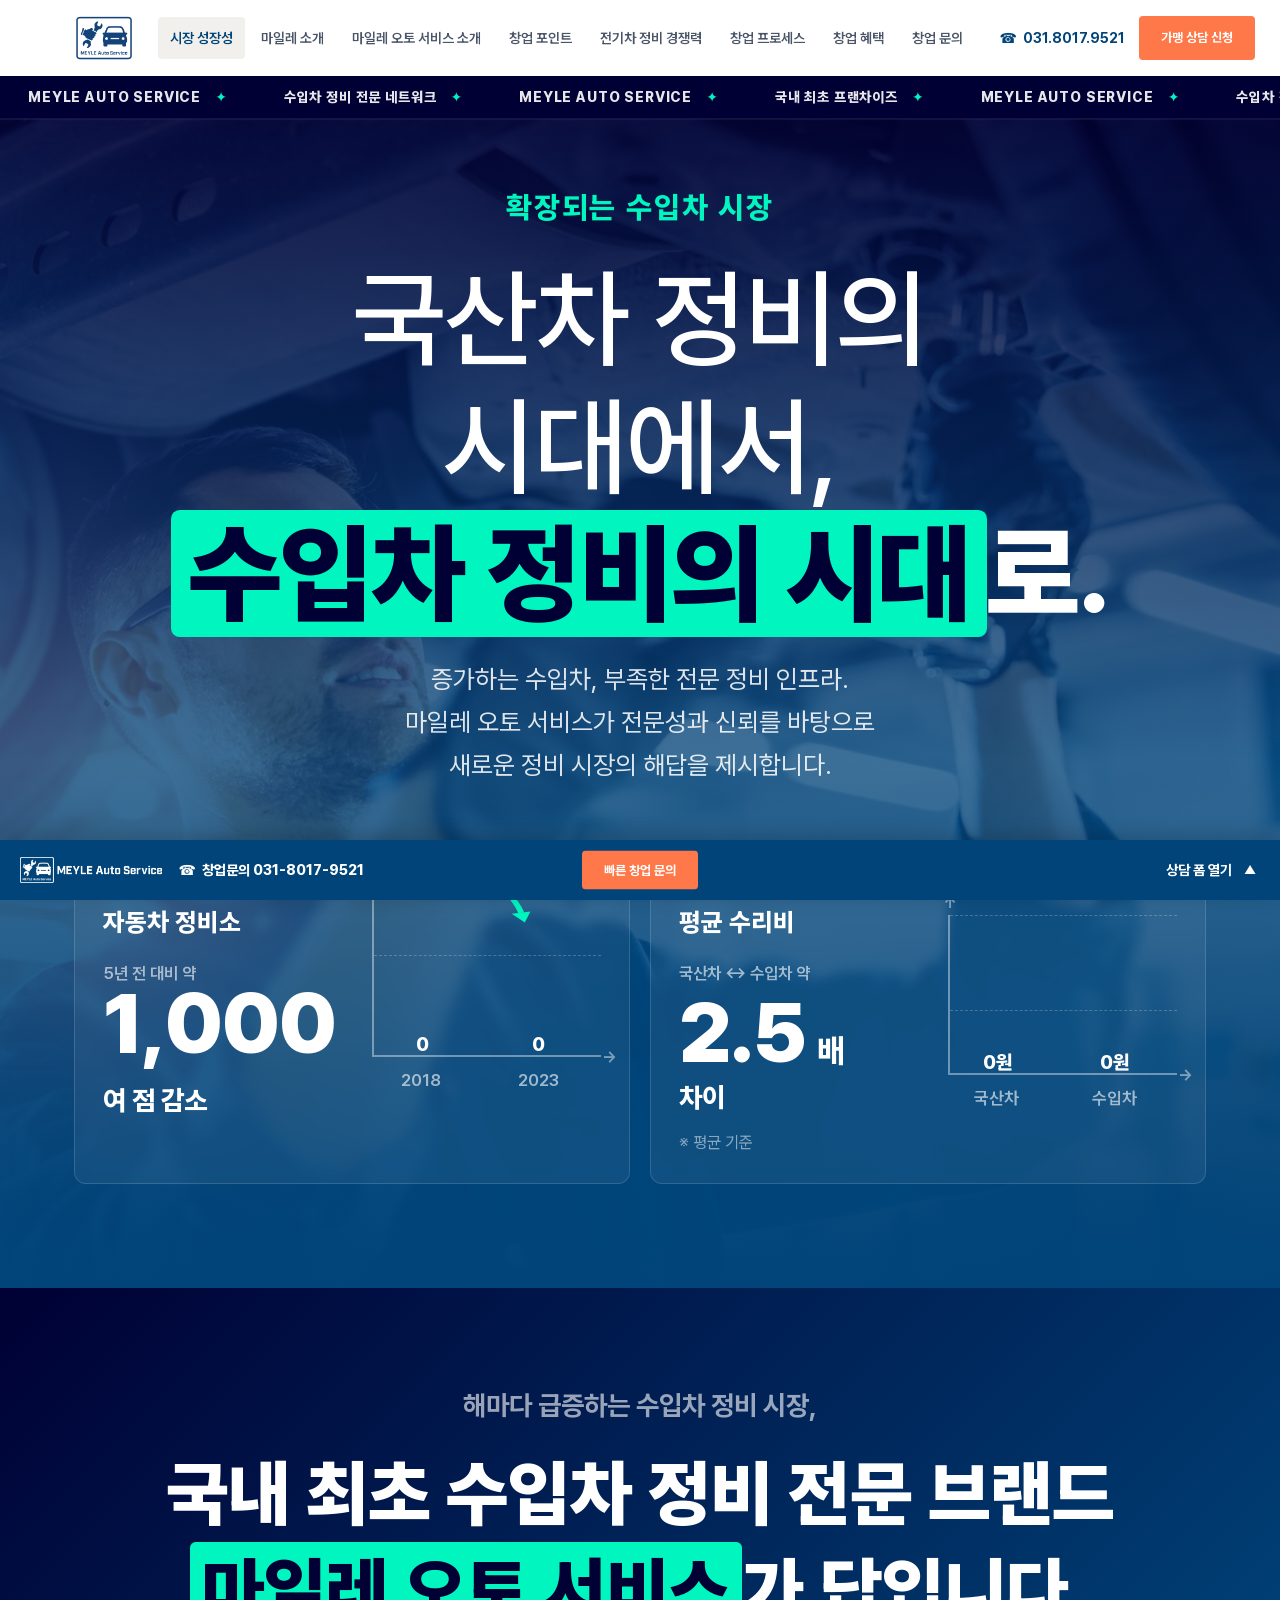
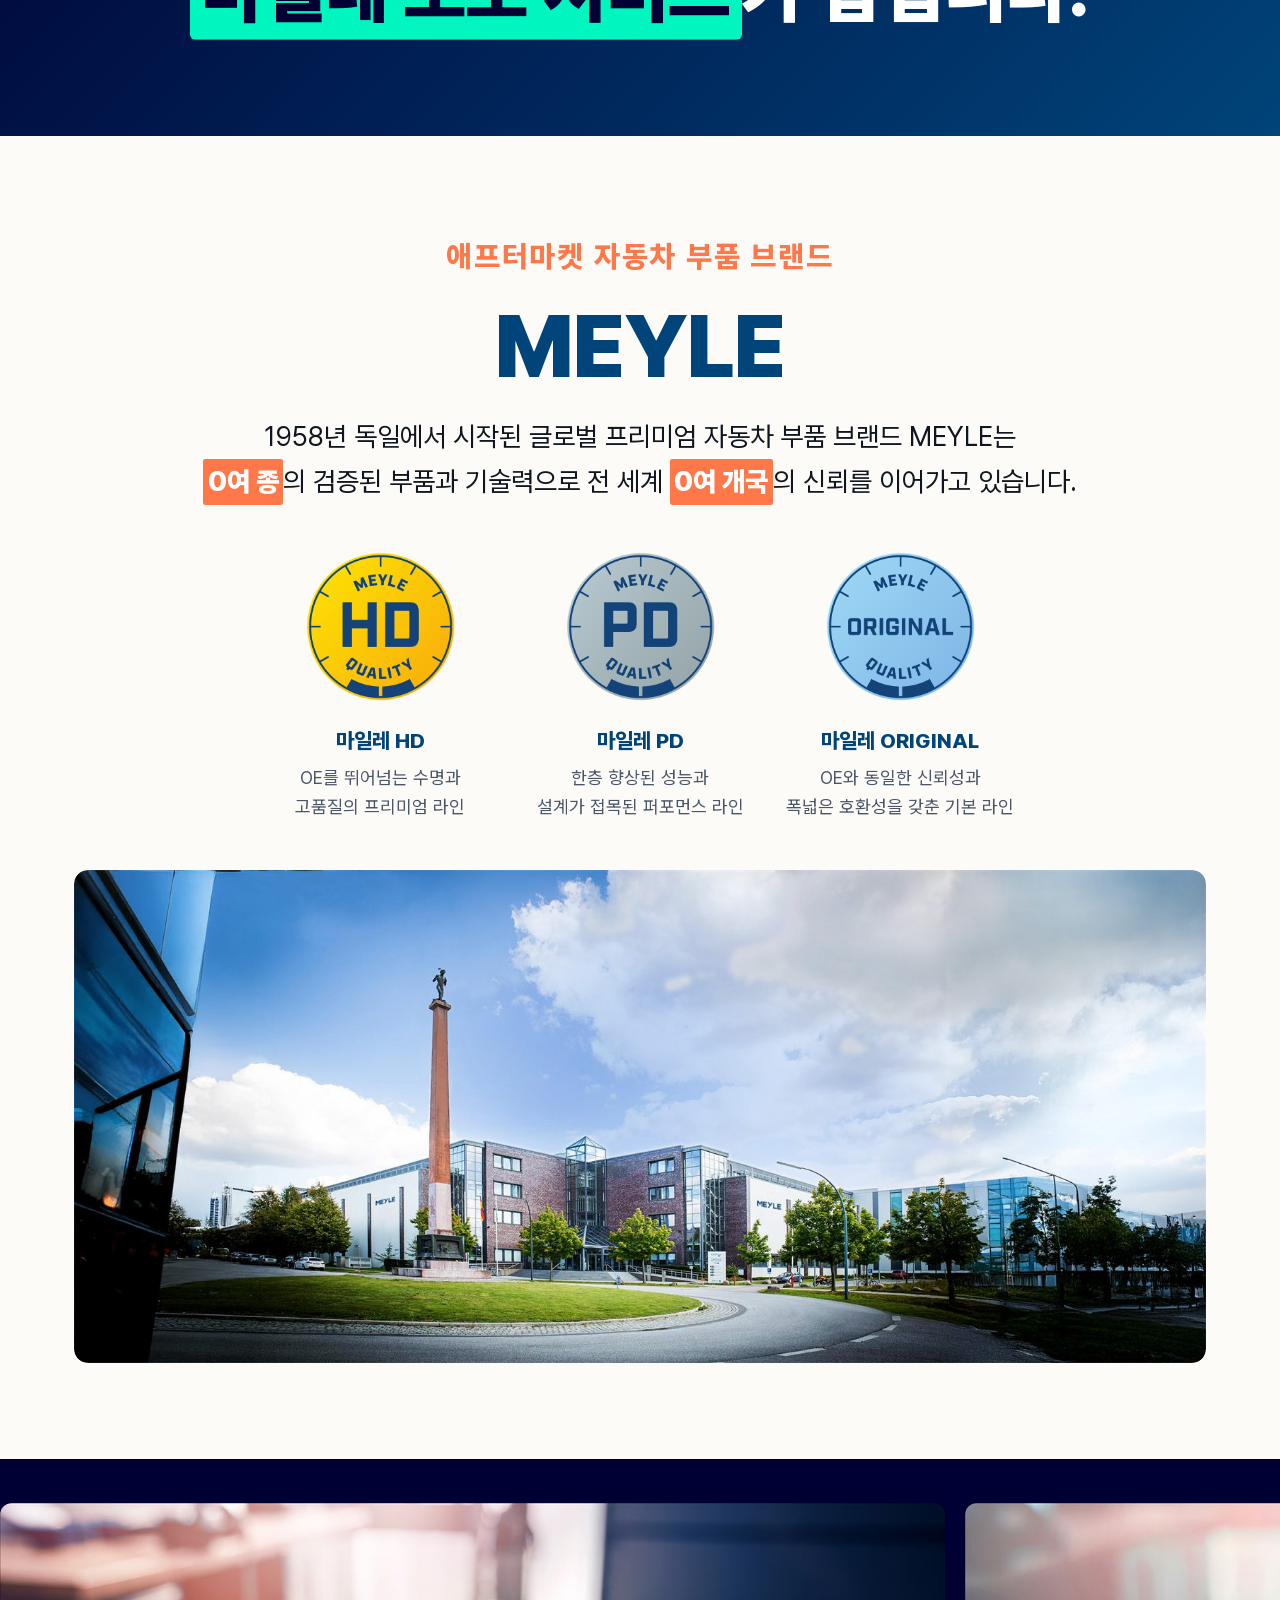
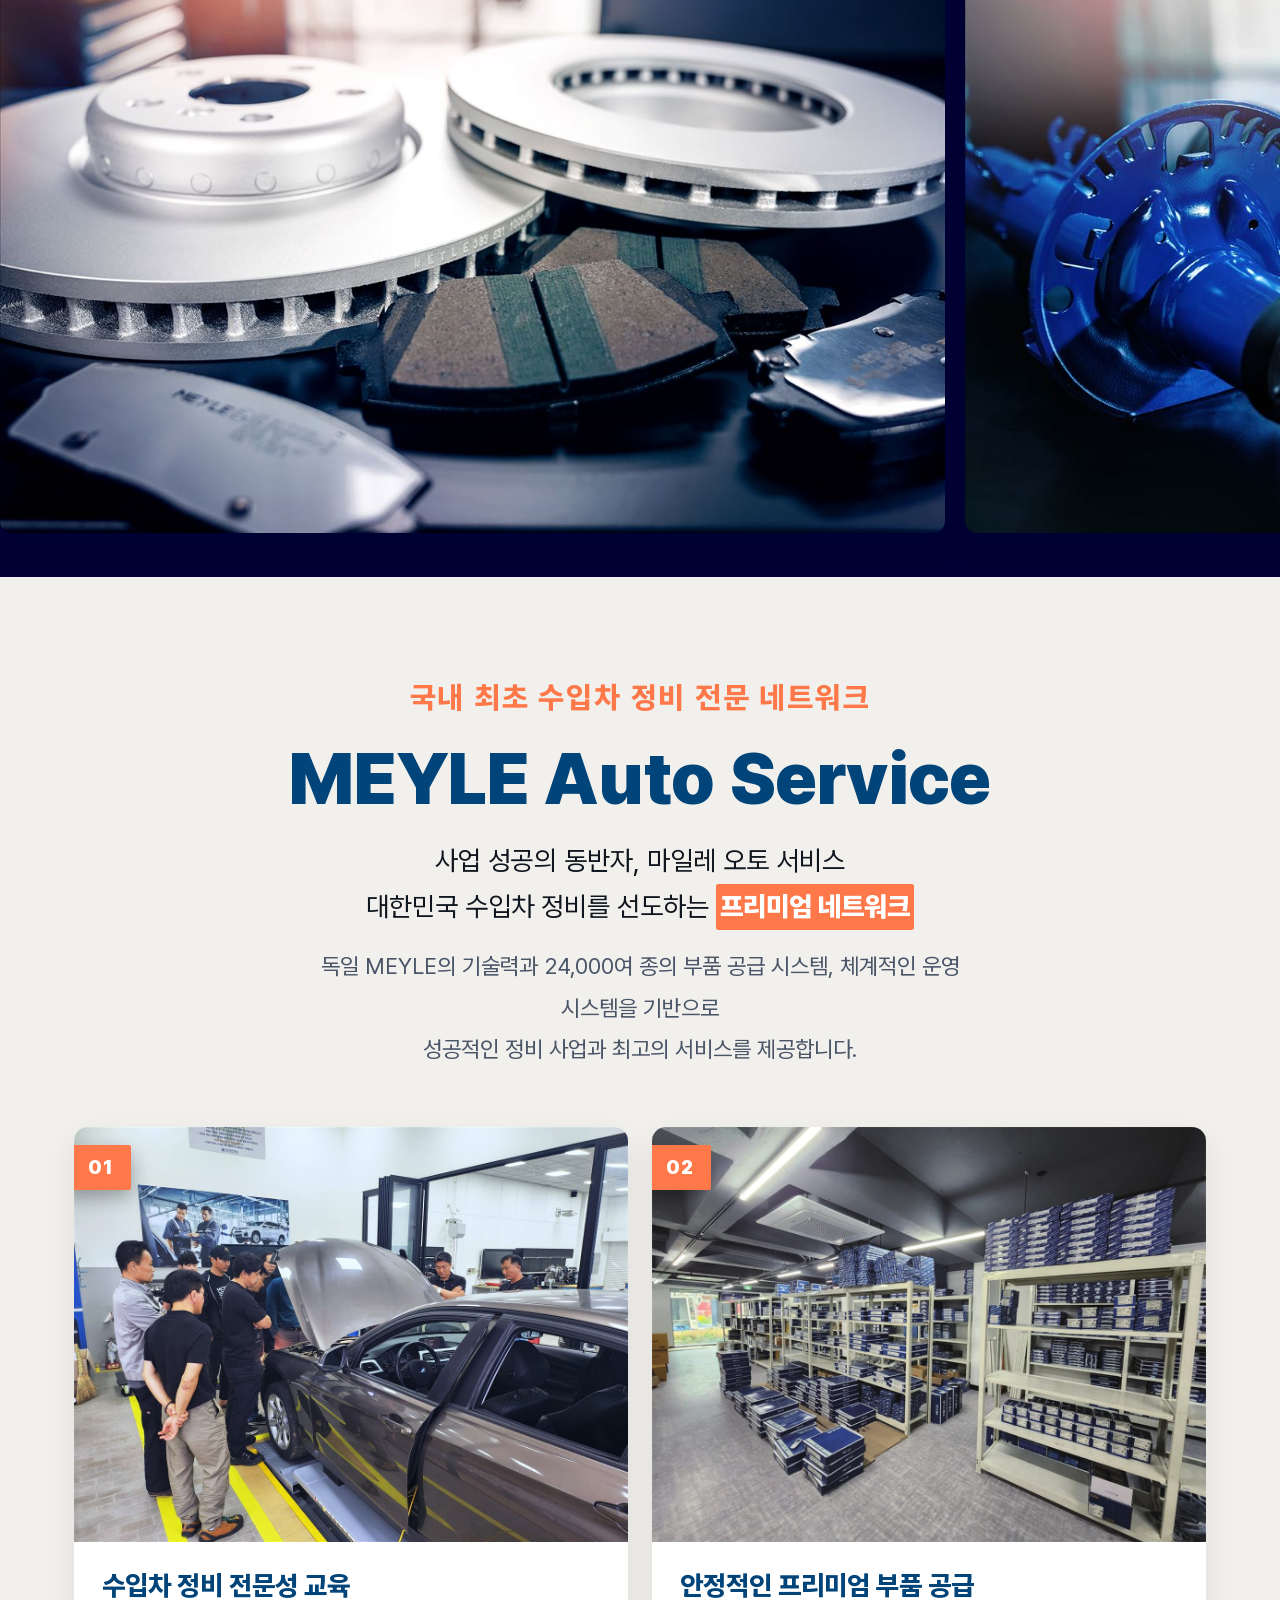
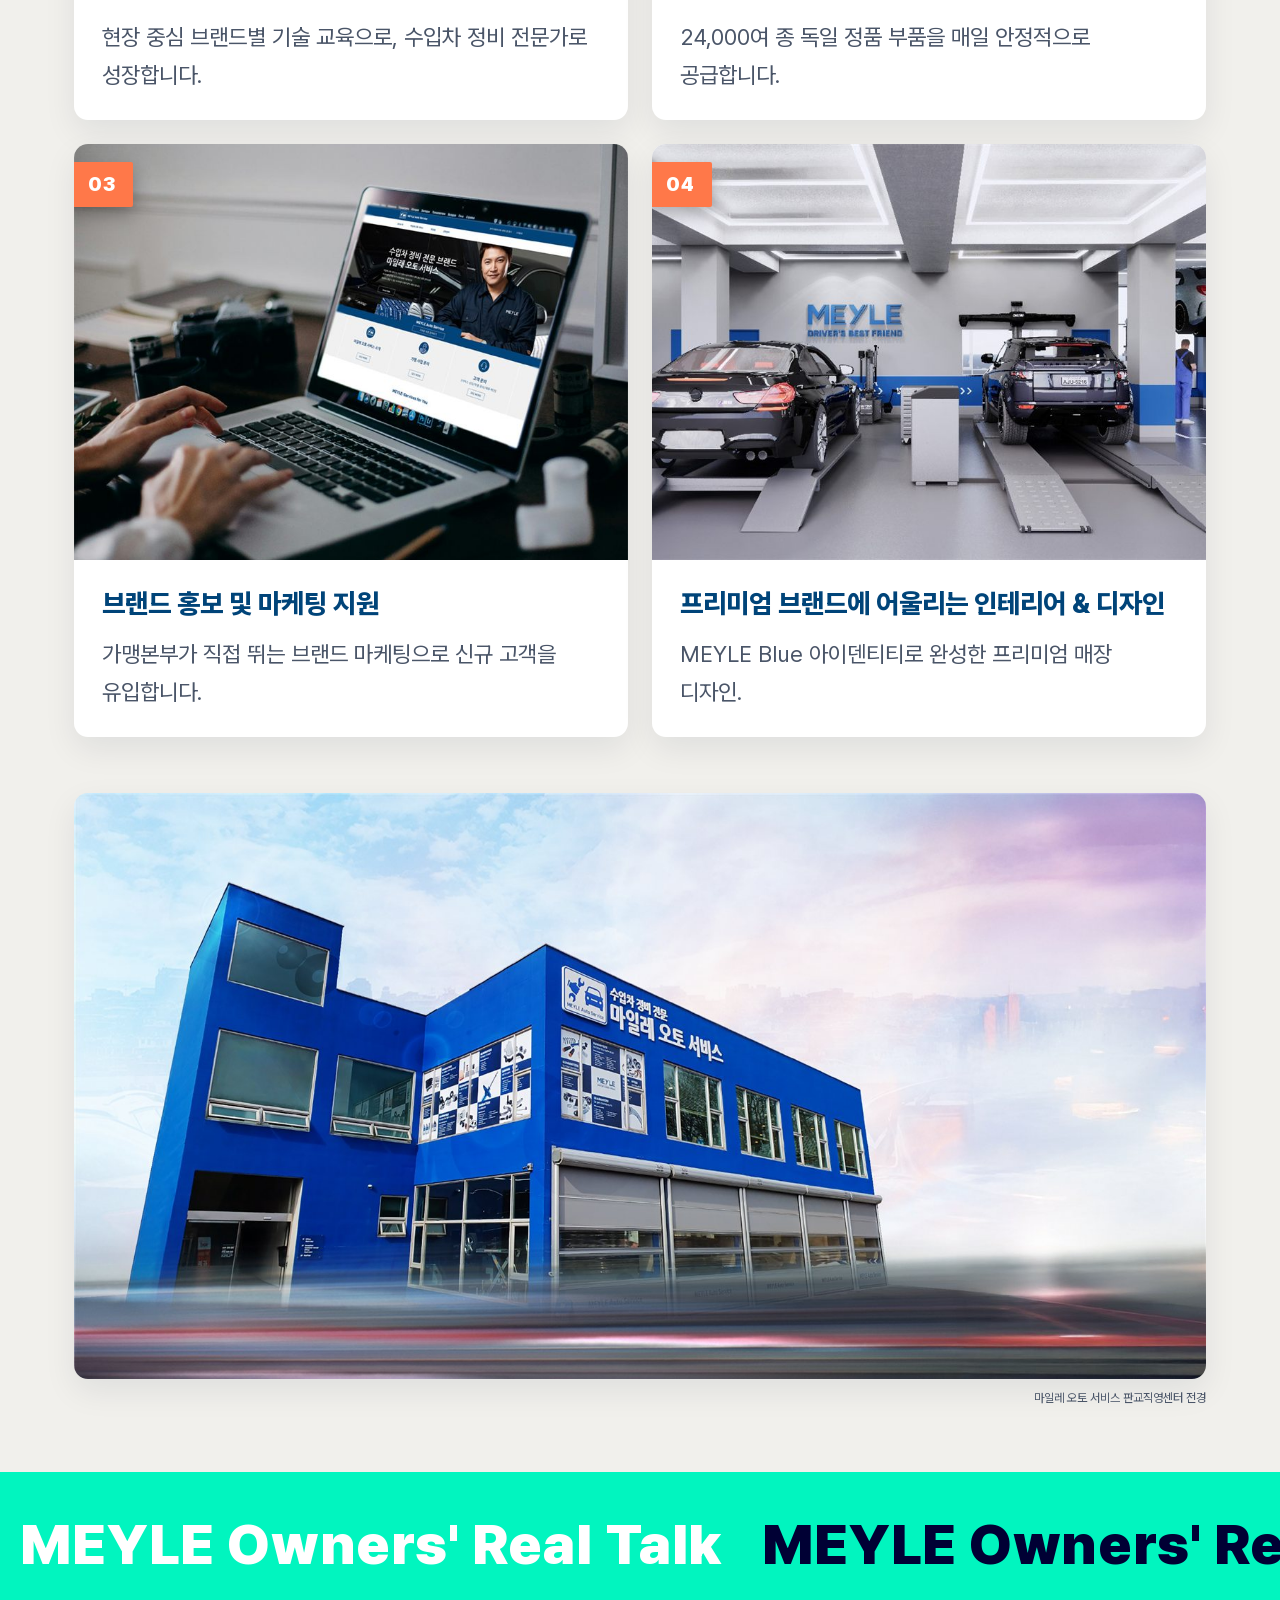
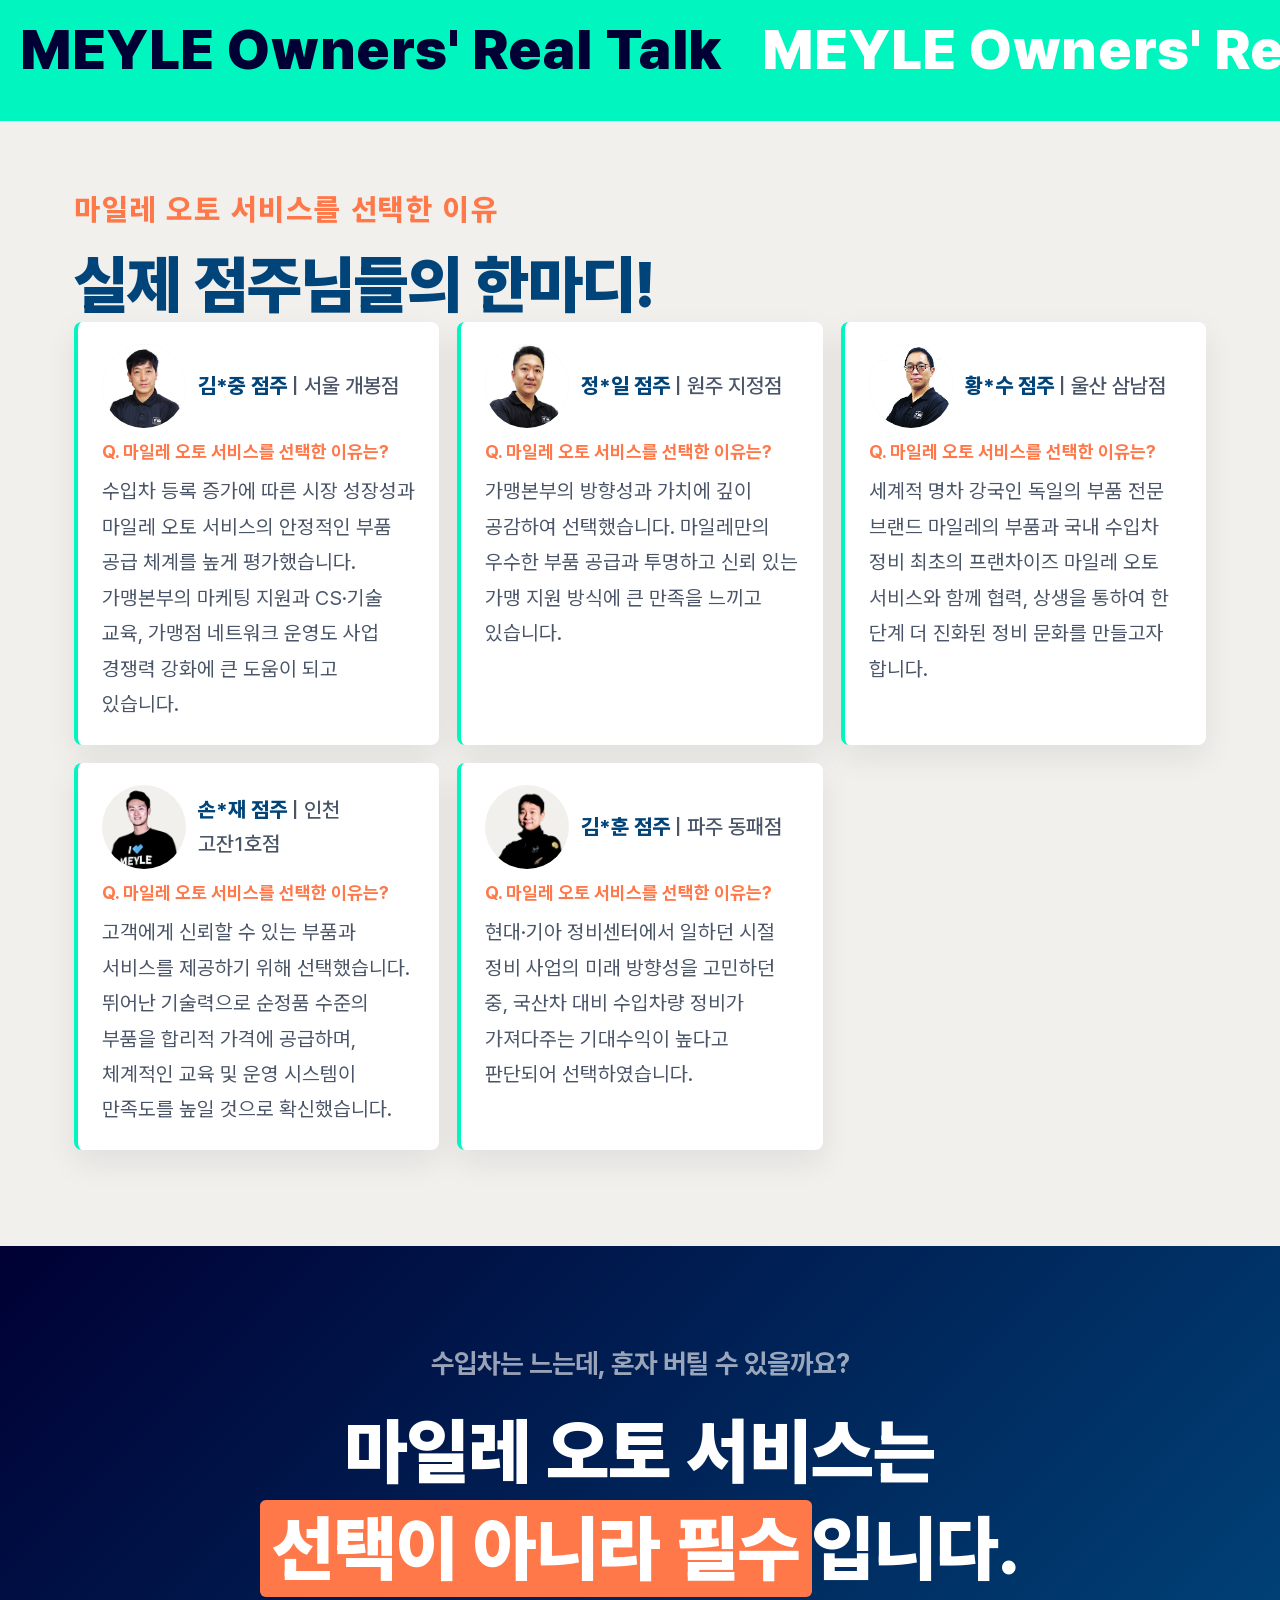
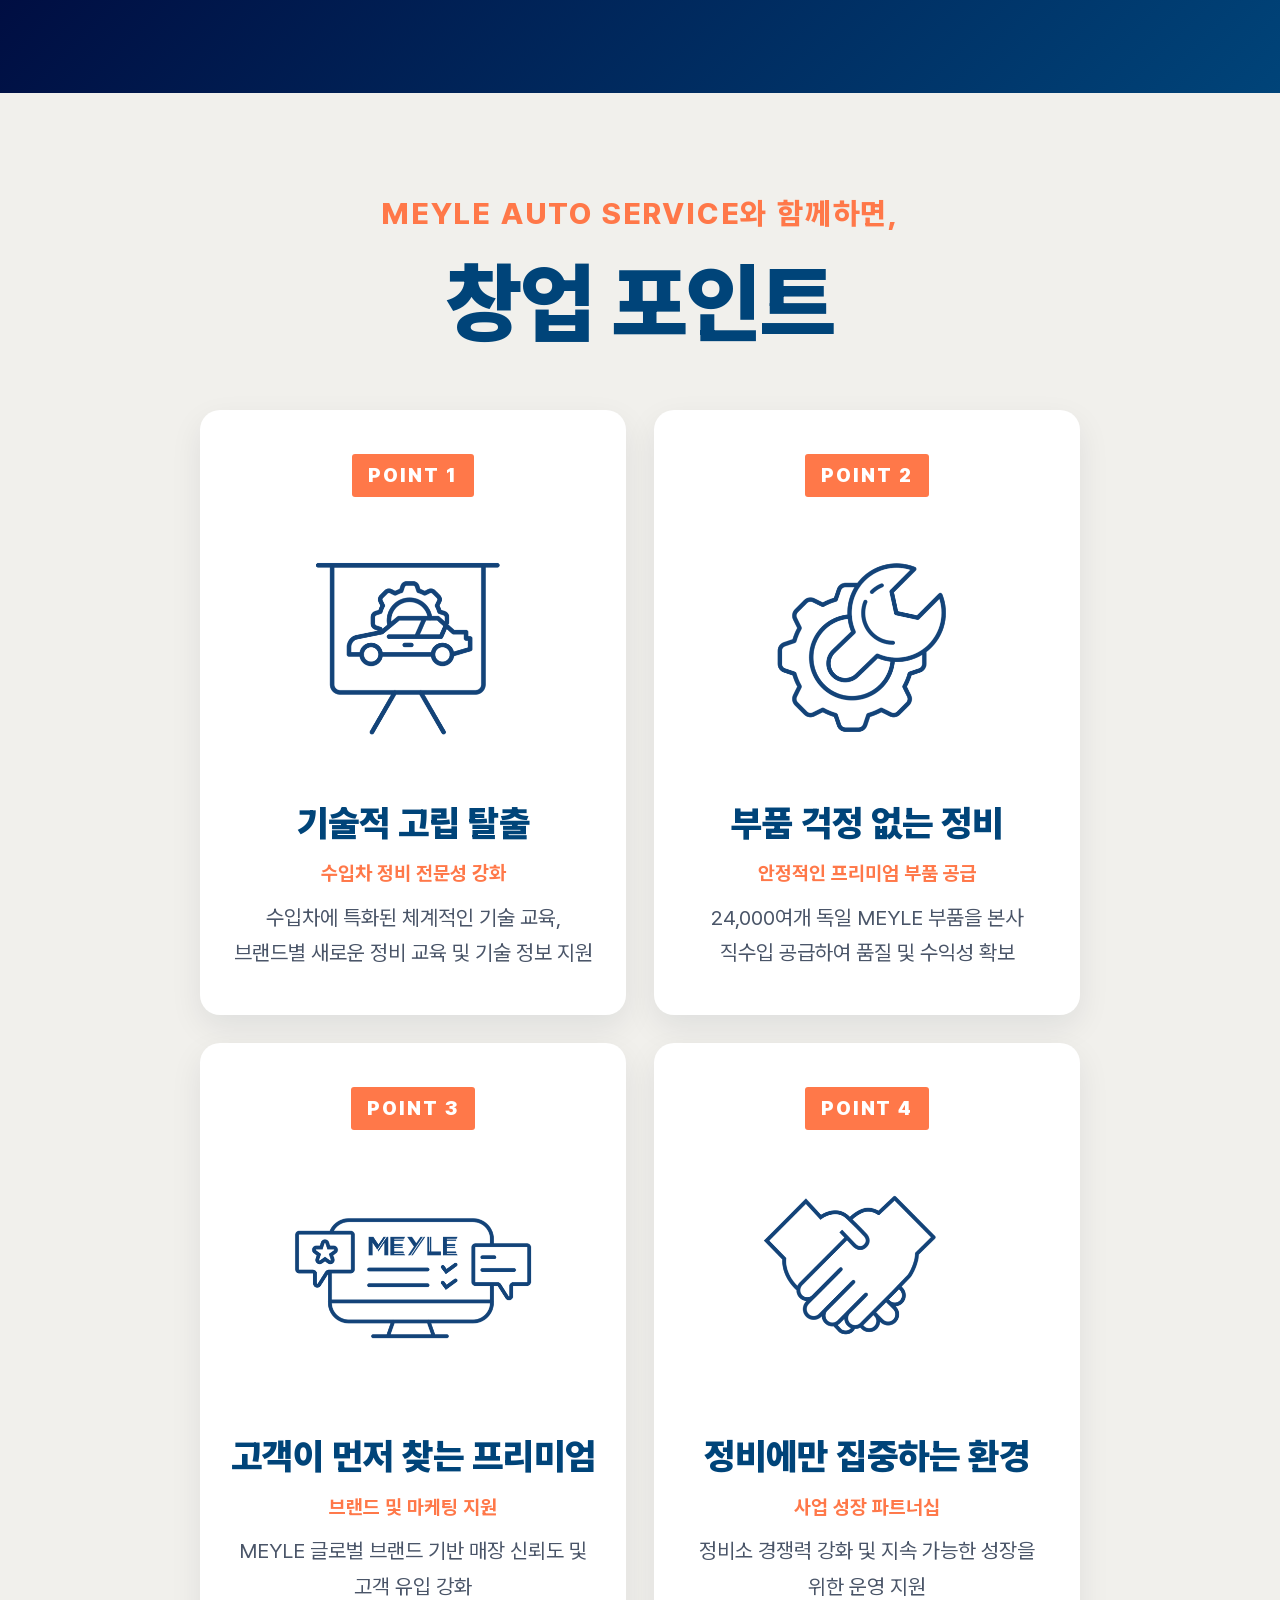
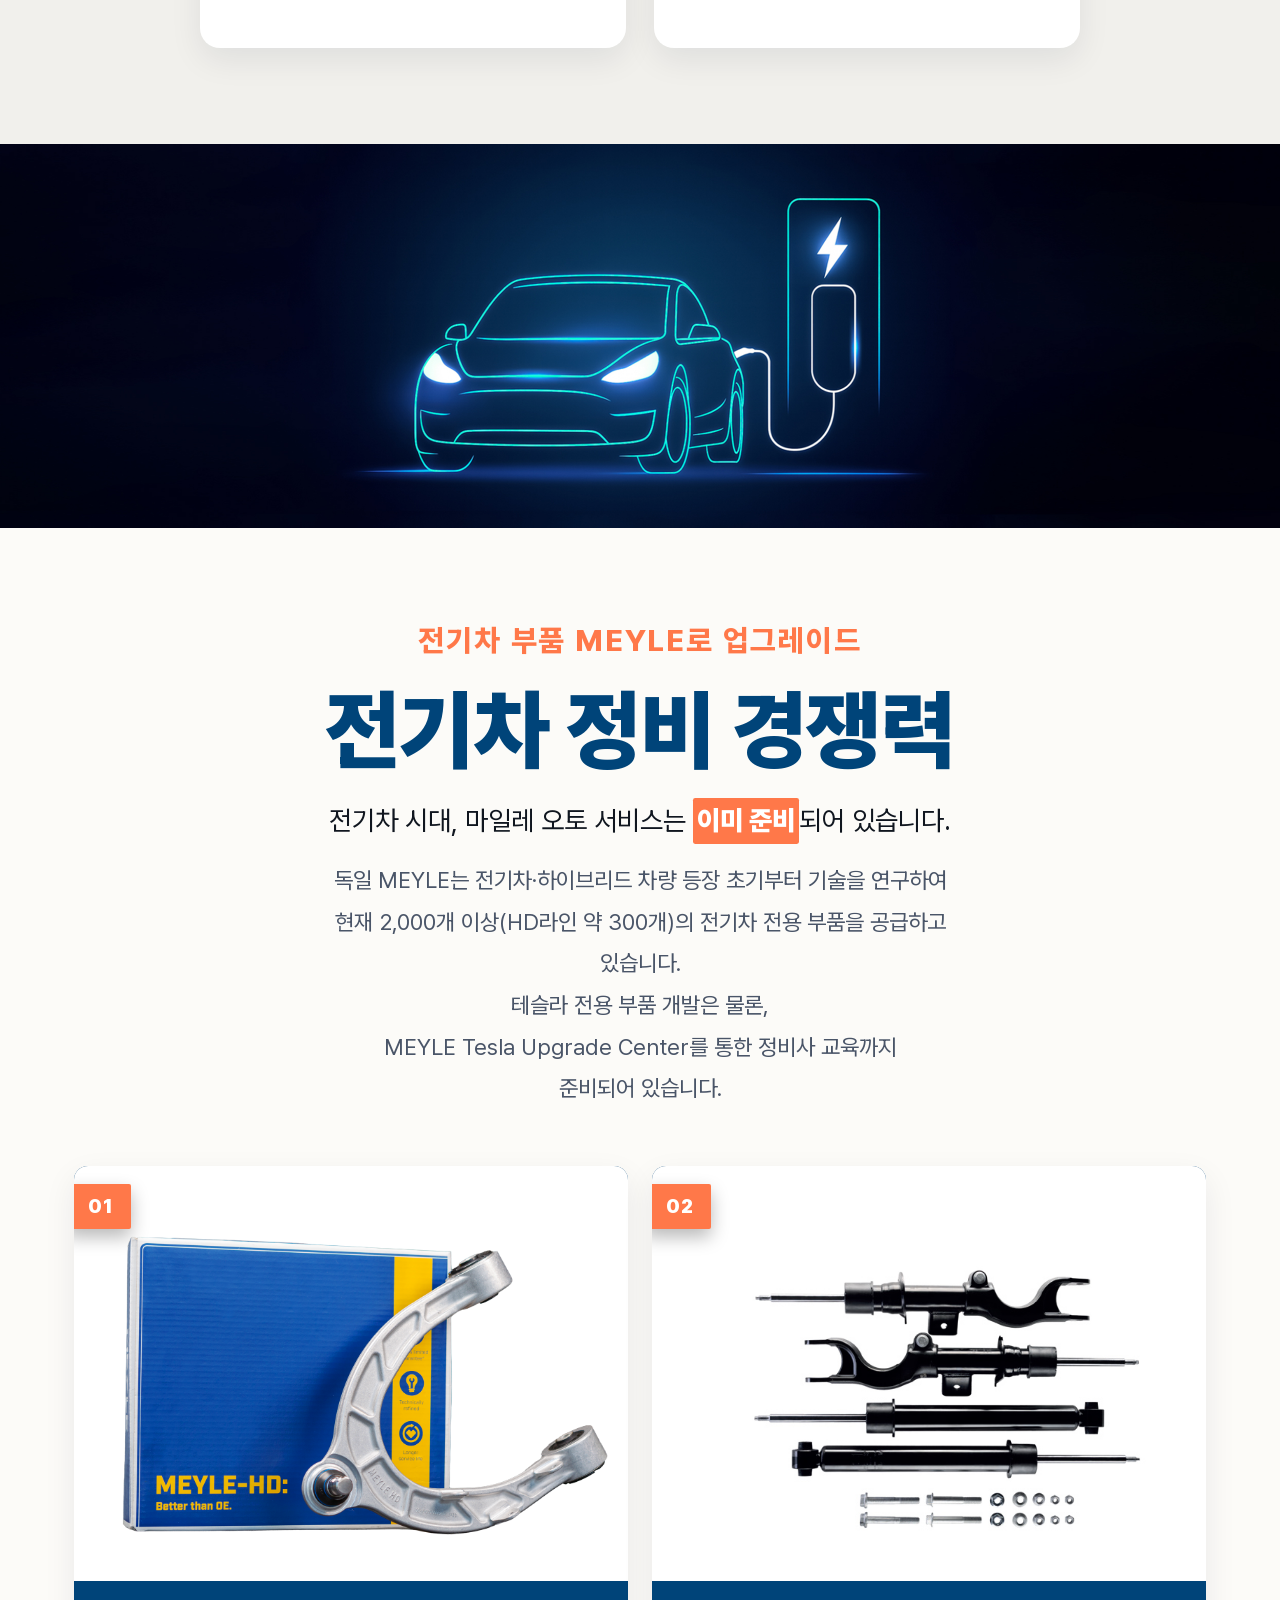
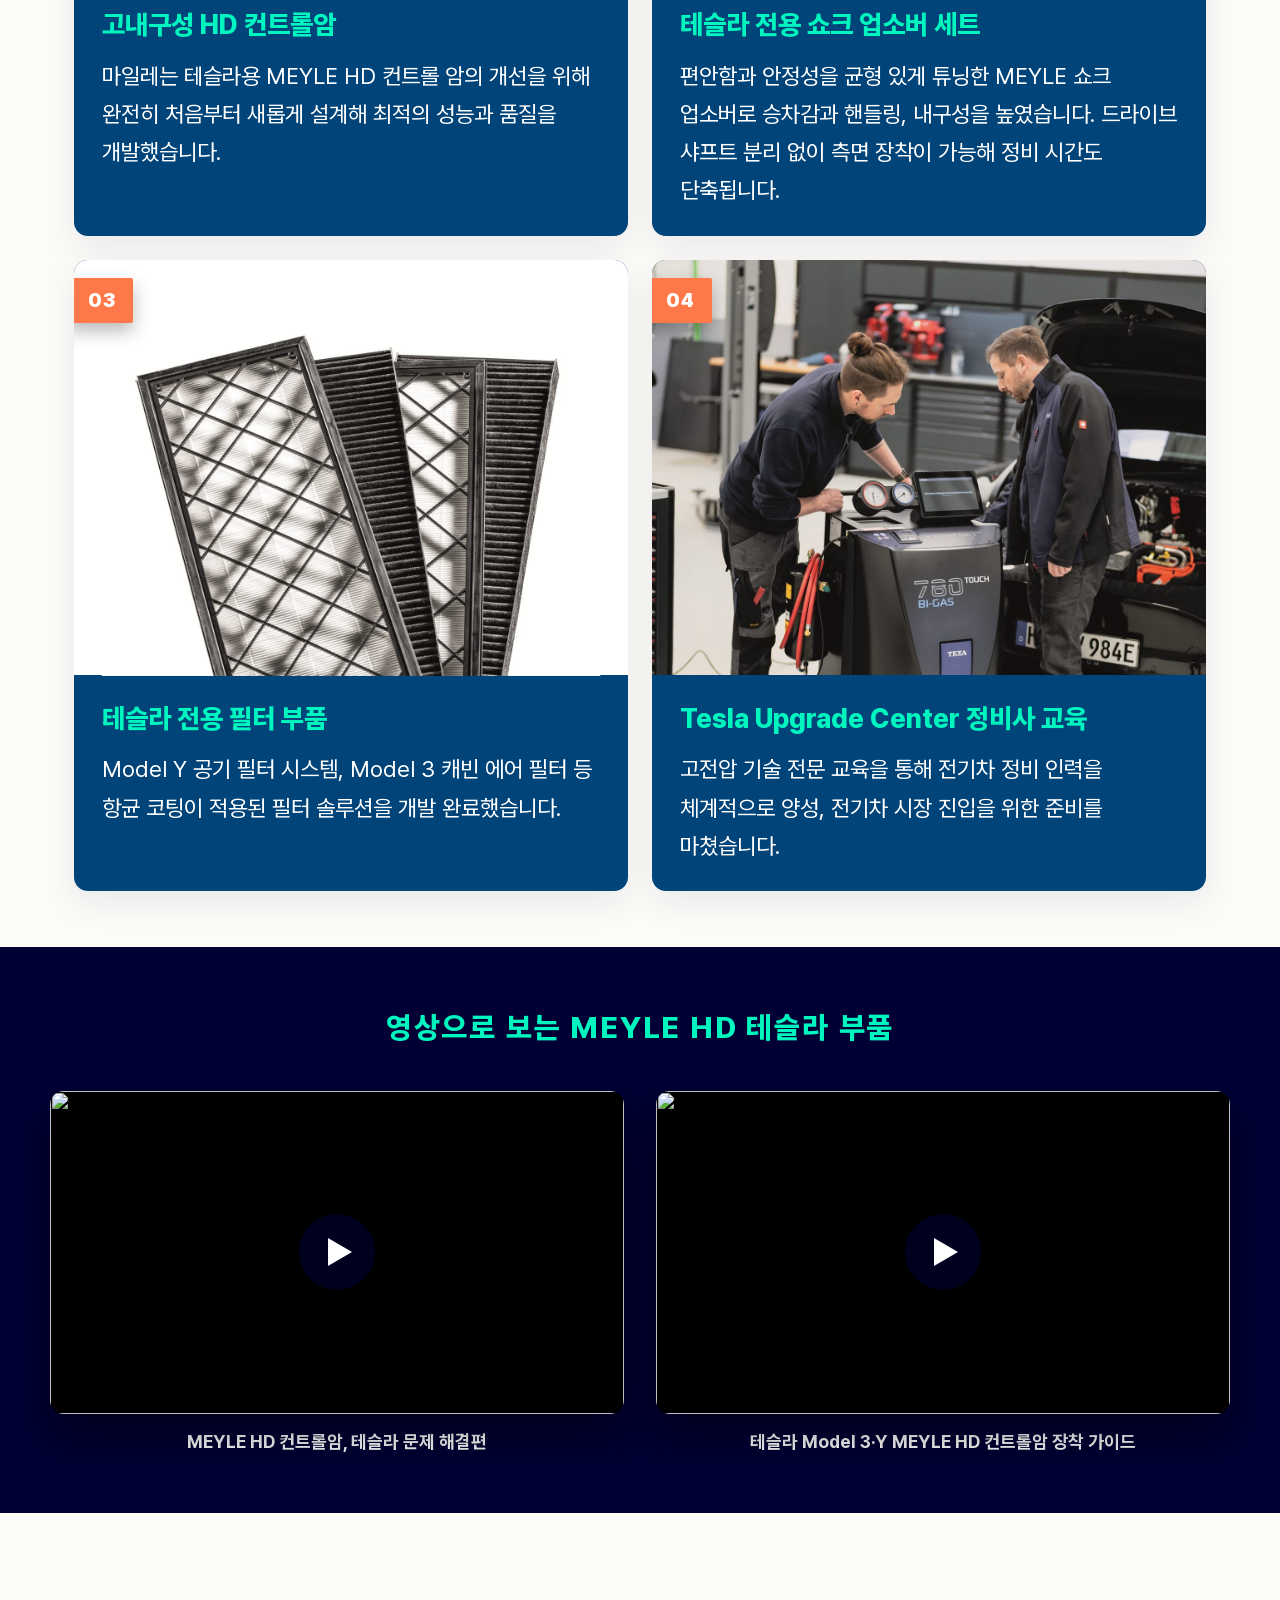
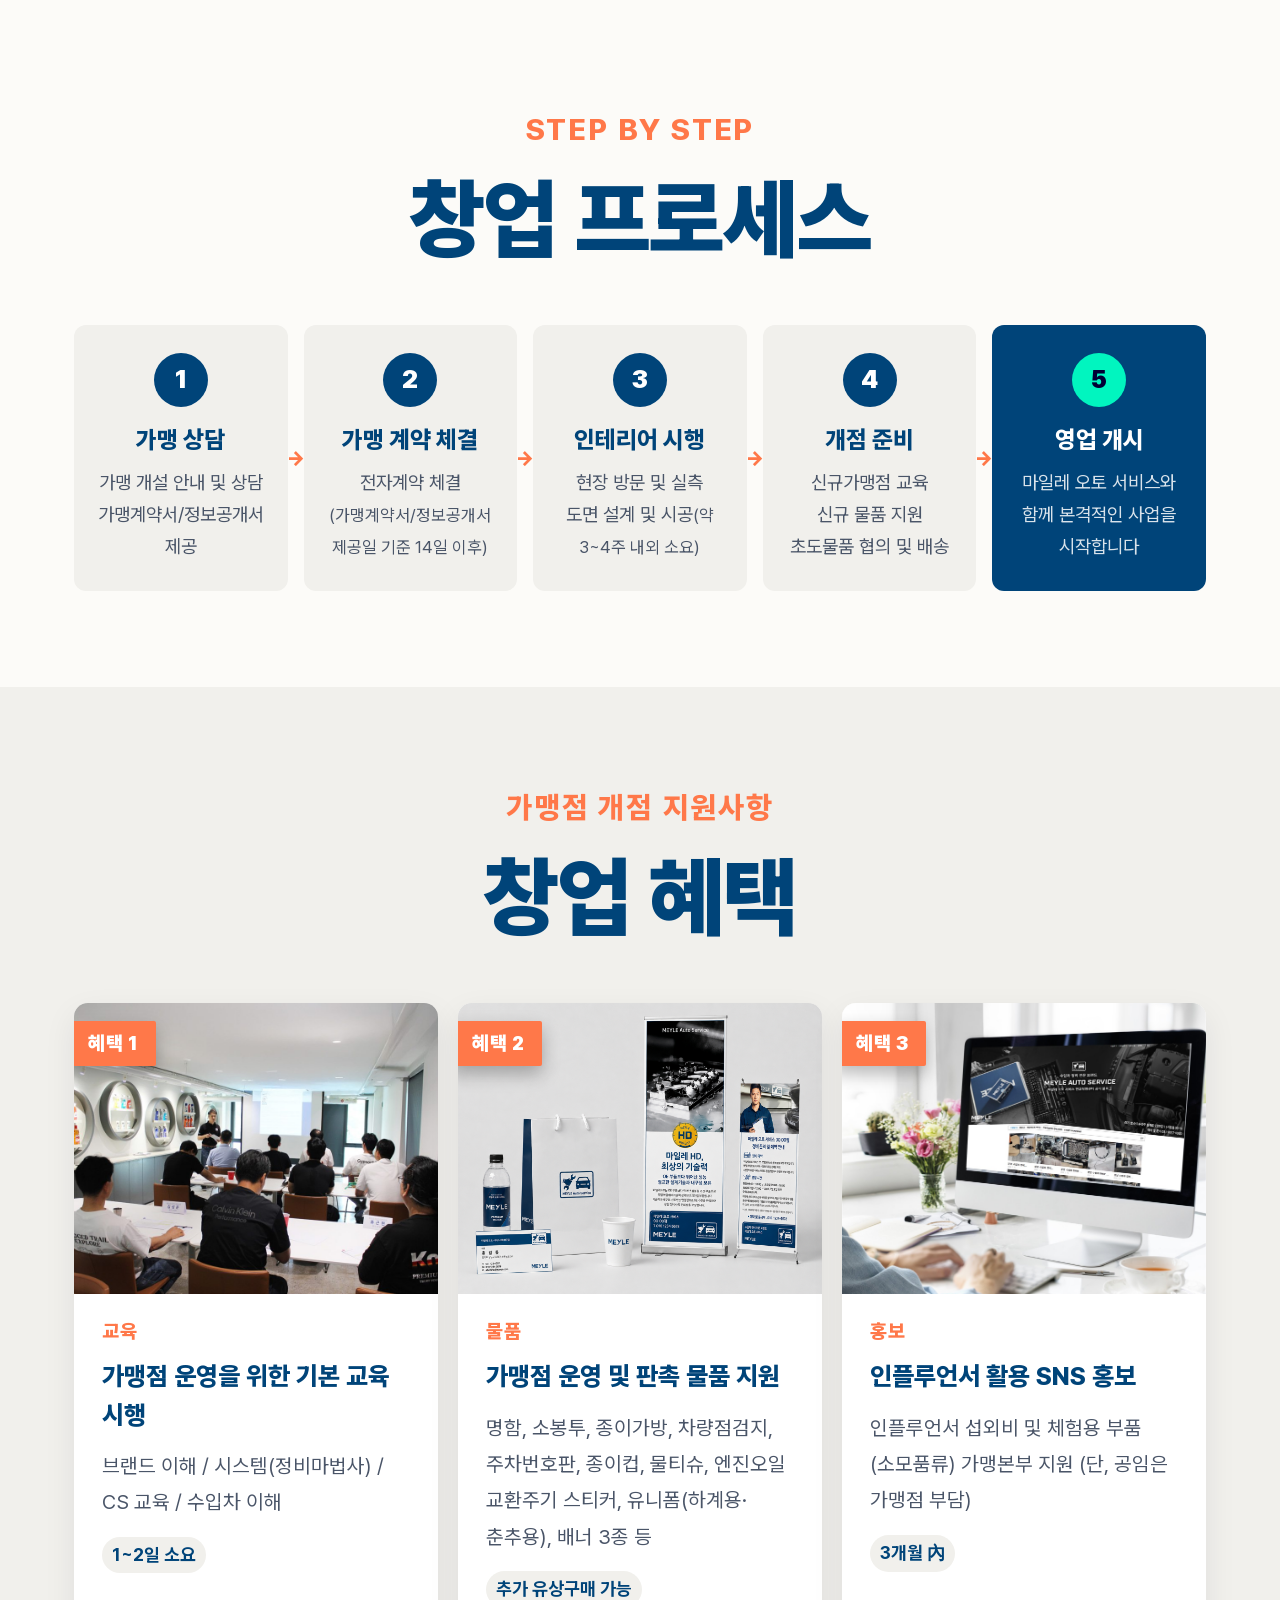
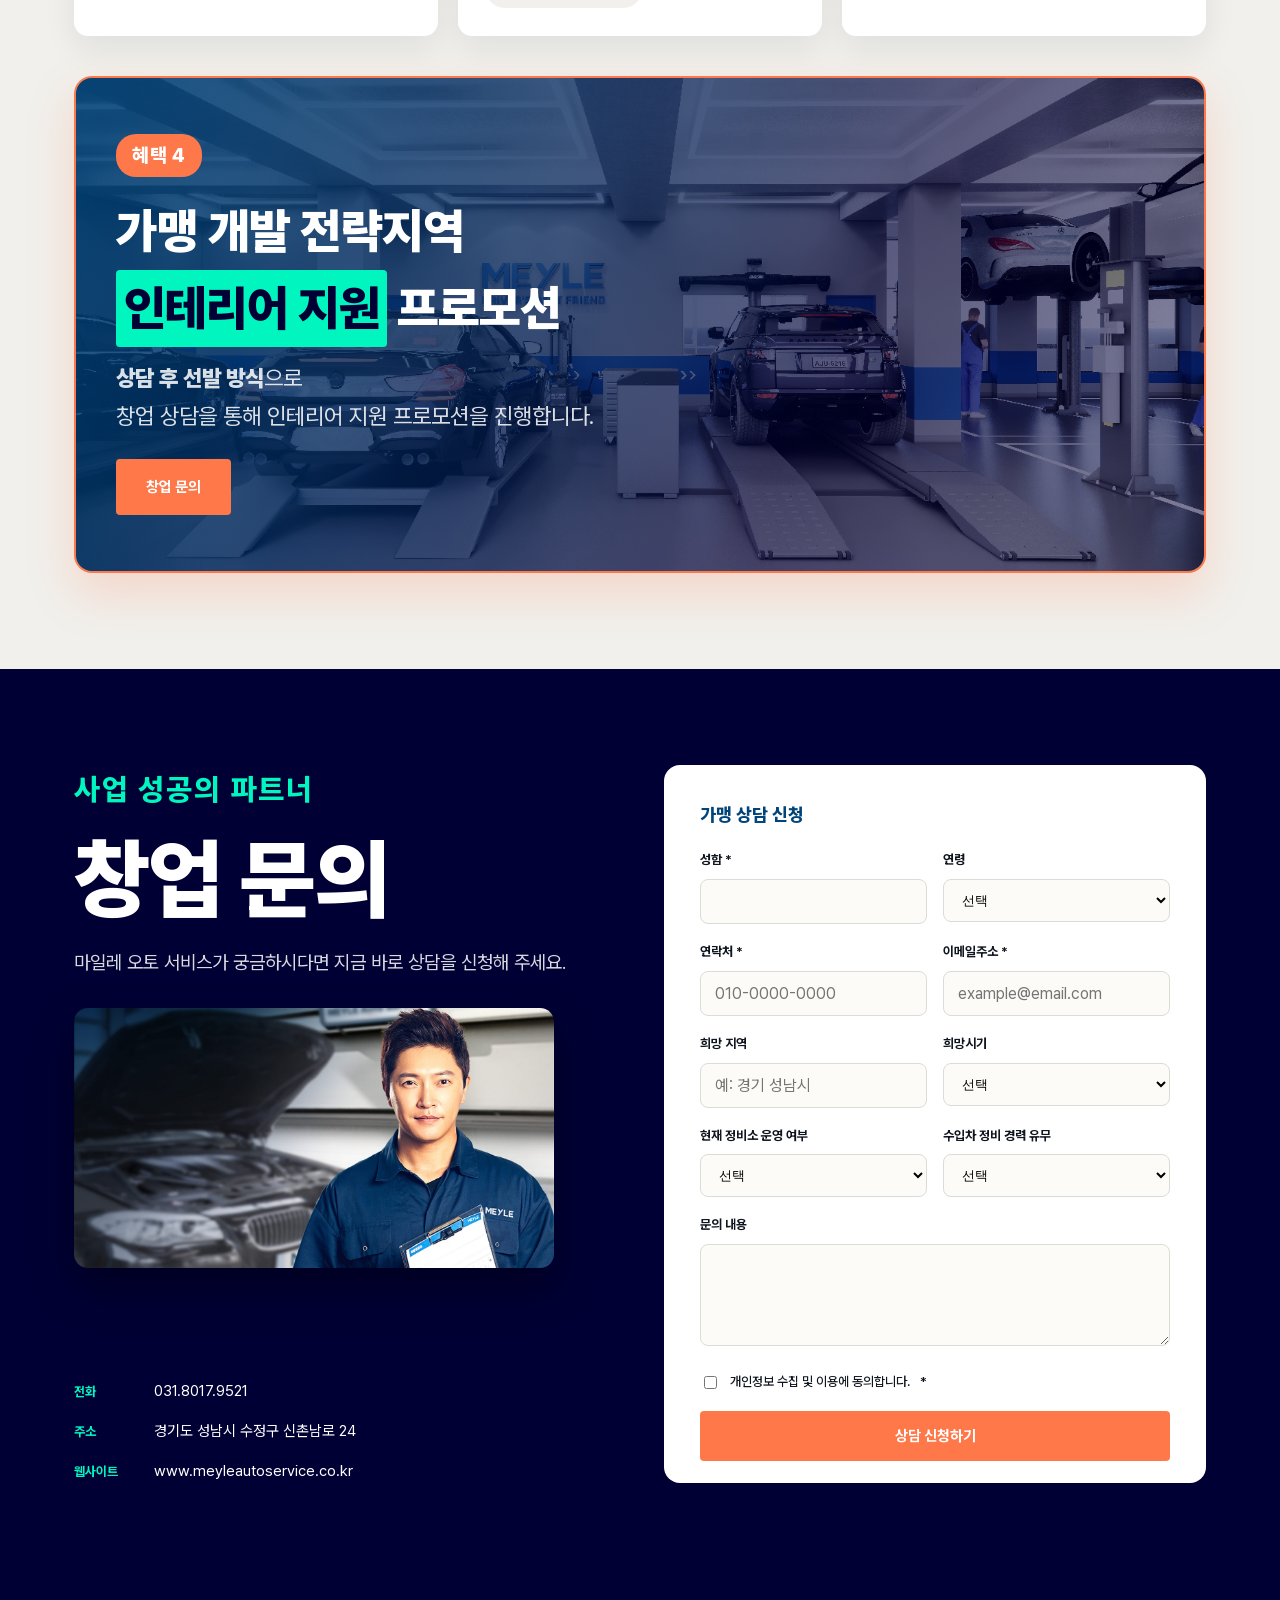
==== index.html @ 8607a34c "Switch inquiry forms from mailto fallback to Netlify Forms Both the contact section and the fixed qu" ====
<!DOCTYPE html>
<html lang="ko">
<head>
<meta charset="UTF-8">
<meta name="viewport" content="width=device-width, initial-scale=1.0, viewport-fit=cover">
<title>마일레 오토 서비스 가맹 창업 | MEYLE Auto Service</title>
<meta name="description" content="국내 최초 수입차 정비 전문 네트워크, 마일레 오토 서비스 가맹 창업 안내">
<link rel="stylesheet" href="assets/css/styles.css?v=20260825a">
<noscript><style>.reveal, .reveal-img, .reveal-line, .reveal-lines .hl, .reveal-group > * { opacity: 1 !important; transform: none !important; }</style></noscript>
</head>
<body>

<a class="skip-link" href="#main">본문 바로가기</a>

<header class="site-header" id="siteHeader">
  <div class="container site-header__inner">
    <a class="brand" href="#market">
      <img src="assets/img/symbol-meyle-autoservice.png" alt="MEYLE Auto Service" class="brand__logo">
    </a>

    <nav class="nav" id="mainNav" aria-label="주요 섹션">
      <ul class="nav__list">
        <li><a href="#market" class="nav__link">시장 성장성</a></li>
        <li><a href="#meyle" class="nav__link">마일레 소개</a></li>
        <li><a href="#autoservice" class="nav__link">마일레 오토 서비스 소개</a></li>
        <li><a href="#points" class="nav__link">창업 포인트</a></li>
        <li><a href="#ev" class="nav__link">전기차 정비 경쟁력</a></li>
        <li><a href="#process" class="nav__link">창업 프로세스</a></li>
        <li><a href="#benefits" class="nav__link">창업 혜택</a></li>
        <li><a href="#contact" class="nav__link">창업 문의</a></li>
      </ul>
    </nav>

    <div class="site-header__actions">
      <a class="tel-link" href="tel:03180179521">
        <span aria-hidden="true">☎</span> 031.8017.9521
      </a>
      <a class="btn btn--accent btn--sm" href="#contact">가맹 상담 신청</a>
      <button class="nav-toggle" id="navToggle" aria-expanded="false" aria-controls="mainNav" aria-label="메뉴 열기">
        <span></span><span></span><span></span>
      </button>
    </div>
  </div>
</header>

<div class="ticker" aria-hidden="true">
  <div class="ticker__track">
    <div class="ticker__group">
      <span class="ticker__item">MEYLE AUTO SERVICE <span>✦</span></span>
      <span class="ticker__item">수입차 정비 전문 네트워크 <span>✦</span></span>
      <span class="ticker__item">MEYLE AUTO SERVICE <span>✦</span></span>
      <span class="ticker__item">국내 최초 프랜차이즈 <span>✦</span></span>
      <span class="ticker__item">MEYLE AUTO SERVICE <span>✦</span></span>
      <span class="ticker__item">수입차 정비 전문 네트워크 <span>✦</span></span>
      <span class="ticker__item">MEYLE AUTO SERVICE <span>✦</span></span>
      <span class="ticker__item">국내 최초 프랜차이즈 <span>✦</span></span>
    </div>
    <div class="ticker__group">
      <span class="ticker__item">MEYLE AUTO SERVICE <span>✦</span></span>
      <span class="ticker__item">수입차 정비 전문 네트워크 <span>✦</span></span>
      <span class="ticker__item">MEYLE AUTO SERVICE <span>✦</span></span>
      <span class="ticker__item">국내 최초 프랜차이즈 <span>✦</span></span>
      <span class="ticker__item">MEYLE AUTO SERVICE <span>✦</span></span>
      <span class="ticker__item">수입차 정비 전문 네트워크 <span>✦</span></span>
      <span class="ticker__item">MEYLE AUTO SERVICE <span>✦</span></span>
      <span class="ticker__item">국내 최초 프랜차이즈 <span>✦</span></span>
    </div>
  </div>
</div>

<main id="main">

  <!-- 1. 시장 성장성 -->
  <section id="market" class="section hero">
    <div class="hero__media" aria-hidden="true">
      <img src="assets/img/market-mechanic.jpg" alt="" loading="eager">
    </div>
    <div class="container hero__content reveal-lines" data-reveal-load>
      <p class="eyebrow eyebrow--light reveal-line" style="--i:0">확장되는 수입차 시장</p>
      <h1 class="hero__title">
        <div class="hero__title-row"><span class="reveal-line hero__title-light" style="--i:1">국산차 정비의 시대에서,</span></div>
        <div class="hero__title-row"><span class="reveal-line" style="--i:2;white-space:nowrap"><span class="hl hl--accent">수입차 정비의 시대</span>로.</span></div>
      </h1>
      <p class="hero__lead reveal-line" style="--i:3">증가하는 수입차, 부족한 전문 정비 인프라.<br>
      마일레 오토 서비스가 전문성과 신뢰를 바탕으로<br class="only-desktop">
      새로운 정비 시장의 해답을 제시합니다.</p>
    </div>

    <div class="container stats">
      <div class="stat-card">
        <div class="stat-card__row">
          <div class="stat-card__text">
            <p class="stat-card__label">
              <span class="stat-card__label-sm">서울 기준</span>
              <span class="stat-card__label-lg">자동차 정비소</span>
            </p>
            <p class="stat-card__intro">5년 전 대비 약</p>
            <div class="stat-huge stat-huge--lift">
              <span class="stat-huge__value">1<span class="stat-huge__comma">,</span>000</span>
            </div>
            <p class="stat-card__suffix">여 점 감소</p>
          </div>
          <div class="bar-chart-panel">
            <svg class="bar-chart__trend" viewBox="0 0 100 60" preserveAspectRatio="none" aria-hidden="true">
              <path d="M27,12 C50,-14 72,38 74.2,49.2" pathLength="1" />
              <polygon points="76.6,59.4 80.3,47.7 67.9,50.1" />
            </svg>
            <div class="bar-chart" role="img" aria-label="자동차 정비소 수, 2018년 2700곳에서 2023년 1700곳으로 감소">
              <div class="bar-chart__plot">
                <span class="bar-chart__yaxis" aria-hidden="true">↑</span>
                <div class="bar-chart__guide" style="--h:100%"></div>
                <div class="bar-chart__guide" style="--h:63%"></div>
                <div class="bar-chart__col">
                  <div class="bar-chart__bar" data-target="2700" style="--h:100%"><span class="bar-chart__value">2,700</span></div>
                </div>
                <div class="bar-chart__col">
                  <div class="bar-chart__bar bar-chart__bar--accent" data-target="1700" style="--h:63%"><span class="bar-chart__value">1,700</span></div>
                </div>
                <span class="bar-chart__xaxis" aria-hidden="true">→</span>
              </div>
              <div class="bar-chart__labels">
                <span>2018</span>
                <span>2023</span>
              </div>
            </div>
          </div>
        </div>
      </div>

      <div class="stat-card">
        <div class="stat-card__row">
          <div class="stat-card__text">
            <p class="stat-card__label">
              <span class="stat-card__label-sm">국산차·수입차 정비 비용 비교</span>
              <span class="stat-card__label-lg">평균 수리비</span>
            </p>
            <p class="stat-card__intro">국산차 ↔ 수입차 약</p>
            <div class="stat-huge">
              <span class="stat-huge__value">2.5</span>
              <span class="stat-huge__suffix-inline" aria-hidden="true">배</span>
            </div>
            <p class="stat-card__suffix">차이</p>
            <p class="stat-card__note">※ 평균 기준</p>
          </div>
          <div class="bar-chart-panel">
            <div class="bar-chart" role="img" aria-label="평균 수리비, 국산차 114만원, 수입차 282만원, 약 2.5배 차이">
              <div class="bar-chart__plot">
                <span class="bar-chart__yaxis" aria-hidden="true">↑</span>
                <div class="bar-chart__guide" style="--h:100%"></div>
                <div class="bar-chart__guide" style="--h:40%"></div>
                <div class="bar-chart__col">
                  <div class="bar-chart__bar" data-target="1140000" data-suffix="원" style="--h:40%"><span class="bar-chart__value">1,140,000원</span></div>
                </div>
                <div class="bar-chart__col">
                  <div class="bar-chart__bar bar-chart__bar--accent" data-target="2820000" data-suffix="원" style="--h:100%"><span class="bar-chart__value">2,820,000원</span></div>
                </div>
                <span class="bar-chart__xaxis" aria-hidden="true">→</span>
              </div>
              <div class="bar-chart__labels">
                <span>국산차</span>
                <span>수입차</span>
              </div>
            </div>
          </div>
        </div>
      </div>
    </div>
  </section>

  <!-- 인터루드 1 -->
  <section class="statement-band">
    <div class="container reveal-lines">
      <p class="statement-band__q reveal-line" style="--i:0">해마다 급증하는 수입차 정비 시장,</p>
      <p class="statement-band__title">
        <span class="reveal-line" style="--i:1;display:inline-block">국내 최초 수입차 정비 전문 브랜드</span><br>
        <span class="reveal-line" style="--i:2;display:inline-block"><span class="hl hl--accent hl--sweep">마일레 오토 서비스</span>가 답입니다.</span>
      </p>
    </div>
  </section>

  <!-- 2. 마일레 소개 -->
  <section id="meyle" class="section">
    <div class="container split">
      <div class="split__text">
        <p class="eyebrow">애프터마켓 자동차 부품 브랜드</p>
        <h2 class="section__title">MEYLE</h2>
        <p class="body-lg">
          1958년 독일에서 시작된 글로벌 프리미엄 자동차 부품 브랜드 MEYLE는<br>
          <span class="hl hl-count hl--bold" data-count-target="24000" data-count-suffix="여 종">24,000여 종</span>의 검증된 부품과 기술력으로 전 세계 <span class="hl hl-count hl--bold" data-count-target="120" data-count-suffix="여 개국">120여 개국</span>의 신뢰를 이어가고 있습니다.
        </p>
        <ul class="badge-row">
          <li class="badge-row__item">
            <img class="badge-row__icon" src="assets/img/badge-hd.png" alt="MEYLE HD QUALITY">
            <p class="badge-row__title">마일레 HD</p>
            <p class="badge-row__desc">OE를 뛰어넘는 수명과<br>고품질의 프리미엄 라인</p>
          </li>
          <li class="badge-row__item">
            <img class="badge-row__icon" src="assets/img/badge-pd.png" alt="MEYLE PD QUALITY">
            <p class="badge-row__title">마일레 PD</p>
            <p class="badge-row__desc">한층 향상된 성능과<br>설계가 접목된 퍼포먼스 라인</p>
          </li>
          <li class="badge-row__item">
            <img class="badge-row__icon" src="assets/img/badge-original.png" alt="MEYLE ORIGINAL QUALITY">
            <p class="badge-row__title">마일레 ORIGINAL</p>
            <p class="badge-row__desc">OE와 동일한 신뢰성과<br>폭넓은 호환성을 갖춘 기본 라인</p>
          </li>
        </ul>
      </div>
      <figure class="split__media">
        <img class="reveal-img" src="assets/img/meyle-headquarters.jpg" alt="독일 마일레(MEYLE) 본사 전경" loading="lazy">
      </figure>
    </div>
  </section>

  <!-- 이미지 롤링: MEYLE 부품 카테고리 -->
  <section class="rolling-gallery" aria-hidden="true">
    <div class="rolling-gallery__track">
      <div class="rolling-gallery__group">
        <img src="assets/img/rolling/rolling-brakes.jpg" alt="" loading="lazy">
        <img src="assets/img/rolling/rolling-damping.jpg" alt="" loading="lazy">
        <img src="assets/img/rolling/rolling-drivetrain.jpg" alt="" loading="lazy">
        <img src="assets/img/rolling/rolling-electronics.jpg" alt="" loading="lazy">
        <img src="assets/img/rolling/rolling-filter.jpg" alt="" loading="lazy">
        <img src="assets/img/rolling/rolling-steering.jpg" alt="" loading="lazy">
        <img src="assets/img/rolling/rolling-thermal.jpg" alt="" loading="lazy">
        <img src="assets/img/rolling/rolling-brakes-alt.jpg" alt="" loading="lazy">
        <img src="assets/img/rolling/rolling-damping-alt.jpg" alt="" loading="lazy">
      </div>
      <div class="rolling-gallery__group">
        <img src="assets/img/rolling/rolling-brakes.jpg" alt="" loading="lazy">
        <img src="assets/img/rolling/rolling-damping.jpg" alt="" loading="lazy">
        <img src="assets/img/rolling/rolling-drivetrain.jpg" alt="" loading="lazy">
        <img src="assets/img/rolling/rolling-electronics.jpg" alt="" loading="lazy">
        <img src="assets/img/rolling/rolling-filter.jpg" alt="" loading="lazy">
        <img src="assets/img/rolling/rolling-steering.jpg" alt="" loading="lazy">
        <img src="assets/img/rolling/rolling-thermal.jpg" alt="" loading="lazy">
        <img src="assets/img/rolling/rolling-brakes-alt.jpg" alt="" loading="lazy">
        <img src="assets/img/rolling/rolling-damping-alt.jpg" alt="" loading="lazy">
      </div>
    </div>
  </section>

  <!-- 3. 마일레 오토 서비스 소개 -->
  <section id="autoservice" class="section section--alt">
    <div class="container">
      <div class="section-head">
        <p class="eyebrow">국내 최초 수입차 정비 전문 네트워크</p>
        <div class="title-center-row"><h2 class="section__title section__title--nowrap">MEYLE Auto Service</h2></div>
        <p class="body-lg section-head__lead reveal-lines">
          <span class="reveal-line" style="--i:0;display:inline-block">사업 성공의 동반자, 마일레 오토 서비스</span><br>
          <span class="reveal-line" style="--i:1;display:inline-block">대한민국 수입차 정비를 선도하는 <span class="hl hl--bold">프리미엄 네트워크</span></span>
        </p>
        <p class="body">
          독일 MEYLE의 기술력과 24,000여 종의 부품 공급 시스템, 체계적인 운영 시스템을 기반으로<br>
          성공적인 정비 사업과 최고의 서비스를 제공합니다.
        </p>
      </div>

      <div class="feature-grid reveal-group">
        <article class="feature-card">
          <div class="feature-card__media">
            <img src="assets/img/feature-training.jpg" alt="수입차 브랜드별 정비 기술 교육 현장" loading="lazy">
            <span class="tag-ribbon">01</span>
          </div>
          <h3 class="feature-card__title">수입차 정비 전문성 교육</h3>
          <p class="feature-card__desc">현장 중심 브랜드별 기술 교육으로, 수입차 정비 전문가로 성장합니다.</p>
        </article>
        <article class="feature-card">
          <div class="feature-card__media">
            <img src="assets/img/feature-parts.jpg" alt="MEYLE 정품 부품 보관 창고" loading="lazy">
            <span class="tag-ribbon">02</span>
          </div>
          <h3 class="feature-card__title">안정적인 프리미엄 부품 공급</h3>
          <p class="feature-card__desc">24,000여 종 독일 정품 부품을 매일 안정적으로 공급합니다.</p>
        </article>
        <article class="feature-card">
          <div class="feature-card__media">
            <img src="assets/img/feature-marketing.jpg" alt="마일레 오토 서비스 브랜드 홈페이지 및 마케팅 콘텐츠" loading="lazy">
            <span class="tag-ribbon">03</span>
          </div>
          <h3 class="feature-card__title">브랜드 홍보 및 마케팅 지원</h3>
          <p class="feature-card__desc">가맹본부가 직접 뛰는 브랜드 마케팅으로 신규 고객을 유입합니다.</p>
        </article>
        <article class="feature-card">
          <div class="feature-card__media">
            <img src="assets/img/feature-interior.jpg" alt="프리미엄 브랜드 아이덴티티가 적용된 정비소 인테리어" loading="lazy">
            <span class="tag-ribbon">04</span>
          </div>
          <h3 class="feature-card__title">프리미엄 브랜드에 어울리는 인테리어 &amp; 디자인</h3>
          <p class="feature-card__desc">MEYLE Blue 아이덴티티로 완성한 프리미엄 매장 디자인.</p>
        </article>
      </div>

      <figure class="showcase-photo">
        <img src="assets/img/pangyo-building.jpg" alt="마일레 오토 서비스 판교직영센터 전경" loading="lazy">
        <figcaption>마일레 오토 서비스 판교직영센터 전경</figcaption>
      </figure>

      <div class="review-marquee" aria-hidden="true">
        <div class="review-marquee__row review-marquee__row--a">
          <div class="review-marquee__track">
            <div class="review-marquee__group">
              <span class="review-marquee__item review-marquee__item--solid">MEYLE Owners' Real Talk</span>
              <span class="review-marquee__item review-marquee__item--outline">MEYLE Owners' Real Talk</span>
              <span class="review-marquee__item review-marquee__item--solid">MEYLE Owners' Real Talk</span>
              <span class="review-marquee__item review-marquee__item--outline">MEYLE Owners' Real Talk</span>
              <span class="review-marquee__item review-marquee__item--solid">MEYLE Owners' Real Talk</span>
              <span class="review-marquee__item review-marquee__item--outline">MEYLE Owners' Real Talk</span>
            </div>
            <div class="review-marquee__group">
              <span class="review-marquee__item review-marquee__item--solid">MEYLE Owners' Real Talk</span>
              <span class="review-marquee__item review-marquee__item--outline">MEYLE Owners' Real Talk</span>
              <span class="review-marquee__item review-marquee__item--solid">MEYLE Owners' Real Talk</span>
              <span class="review-marquee__item review-marquee__item--outline">MEYLE Owners' Real Talk</span>
              <span class="review-marquee__item review-marquee__item--solid">MEYLE Owners' Real Talk</span>
              <span class="review-marquee__item review-marquee__item--outline">MEYLE Owners' Real Talk</span>
            </div>
          </div>
        </div>
        <div class="review-marquee__row review-marquee__row--b">
          <div class="review-marquee__track">
            <div class="review-marquee__group">
              <span class="review-marquee__item review-marquee__item--outline">MEYLE Owners' Real Talk</span>
              <span class="review-marquee__item review-marquee__item--solid">MEYLE Owners' Real Talk</span>
              <span class="review-marquee__item review-marquee__item--outline">MEYLE Owners' Real Talk</span>
              <span class="review-marquee__item review-marquee__item--solid">MEYLE Owners' Real Talk</span>
              <span class="review-marquee__item review-marquee__item--outline">MEYLE Owners' Real Talk</span>
              <span class="review-marquee__item review-marquee__item--solid">MEYLE Owners' Real Talk</span>
            </div>
            <div class="review-marquee__group">
              <span class="review-marquee__item review-marquee__item--outline">MEYLE Owners' Real Talk</span>
              <span class="review-marquee__item review-marquee__item--solid">MEYLE Owners' Real Talk</span>
              <span class="review-marquee__item review-marquee__item--outline">MEYLE Owners' Real Talk</span>
              <span class="review-marquee__item review-marquee__item--solid">MEYLE Owners' Real Talk</span>
              <span class="review-marquee__item review-marquee__item--outline">MEYLE Owners' Real Talk</span>
              <span class="review-marquee__item review-marquee__item--solid">MEYLE Owners' Real Talk</span>
            </div>
          </div>
        </div>
      </div>

      <div class="testimonial-block">
        <p class="eyebrow">마일레 오토 서비스를 선택한 이유</p>
        <h3 class="section__title section__title--sm">실제 점주님들의 한마디!</h3>
        <div class="testimonial-grid reveal-group">
          <blockquote class="testimonial-card">
            <div class="testimonial-card__head">
              <img class="testimonial-card__photo" src="assets/img/owner-jeongsangil.png" alt="김*중 점주">
              <p class="testimonial-card__name">김*중 점주 <span>| 서울 개봉점</span></p>
            </div>
            <p class="testimonial-card__q">Q. 마일레 오토 서비스를 선택한 이유는?</p>
            <p class="testimonial-card__a">수입차 등록 증가에 따른 시장 성장성과 마일레 오토 서비스의 안정적인 부품 공급 체계를 높게 평가했습니다. 가맹본부의 마케팅 지원과 CS·기술 교육, 가맹점 네트워크 운영도 사업 경쟁력 강화에 큰 도움이 되고 있습니다.</p>
          </blockquote>
          <blockquote class="testimonial-card">
            <div class="testimonial-card__head">
              <img class="testimonial-card__photo" src="assets/img/owner-kimminjung.png" alt="정*일 점주">
              <p class="testimonial-card__name">정*일 점주 <span>| 원주 지정점</span></p>
            </div>
            <p class="testimonial-card__q">Q. 마일레 오토 서비스를 선택한 이유는?</p>
            <p class="testimonial-card__a">가맹본부의 방향성과 가치에 깊이 공감하여 선택했습니다. 마일레만의 우수한 부품 공급과 투명하고 신뢰 있는 가맹 지원 방식에 큰 만족을 느끼고 있습니다.</p>
          </blockquote>
          <blockquote class="testimonial-card">
            <div class="testimonial-card__head">
              <img class="testimonial-card__photo" src="assets/img/owner-hwangminsu.png" alt="황*수 점주">
              <p class="testimonial-card__name">황*수 점주 <span>| 울산 삼남점</span></p>
            </div>
            <p class="testimonial-card__q">Q. 마일레 오토 서비스를 선택한 이유는?</p>
            <p class="testimonial-card__a">세계적 명차 강국인 독일의 부품 전문 브랜드 마일레의 부품과 국내 수입차 정비 최초의 프랜차이즈 마일레 오토 서비스와 함께 협력, 상생을 통하여 한 단계 더 진화된 정비 문화를 만들고자 합니다.</p>
          </blockquote>
          <blockquote class="testimonial-card">
            <div class="testimonial-card__head">
              <img class="testimonial-card__photo" src="assets/img/owner-sonhyukjae.png" alt="손*재 점주">
              <p class="testimonial-card__name">손*재 점주 <span>| 인천 고잔1호점</span></p>
            </div>
            <p class="testimonial-card__q">Q. 마일레 오토 서비스를 선택한 이유는?</p>
            <p class="testimonial-card__a">고객에게 신뢰할 수 있는 부품과 서비스를 제공하기 위해 선택했습니다. 뛰어난 기술력으로 순정품 수준의 부품을 합리적 가격에 공급하며, 체계적인 교육 및 운영 시스템이 만족도를 높일 것으로 확신했습니다.</p>
          </blockquote>
          <blockquote class="testimonial-card">
            <div class="testimonial-card__head">
              <img class="testimonial-card__photo" src="assets/img/owner-kimseonghun.png" alt="김*훈 점주">
              <p class="testimonial-card__name">김*훈 점주 <span>| 파주 동패점</span></p>
            </div>
            <p class="testimonial-card__q">Q. 마일레 오토 서비스를 선택한 이유는?</p>
            <p class="testimonial-card__a">현대·기아 정비센터에서 일하던 시절 정비 사업의 미래 방향성을 고민하던 중, 국산차 대비 수입차량 정비가 가져다주는 기대수익이 높다고 판단되어 선택하였습니다.</p>
          </blockquote>
        </div>
      </div>
    </div>
  </section>

  <!-- 인터루드 2 -->
  <section class="statement-band">
    <div class="container reveal-lines">
      <p class="statement-band__q reveal-line" style="--i:0">수입차는 느는데, 혼자 버틸 수 있을까요?</p>
      <p class="statement-band__title">
        <span class="reveal-line" style="--i:1;display:inline-block">마일레 오토 서비스는</span><br>
        <span class="reveal-line" style="--i:2;display:inline-block"><span class="hl">선택이 아니라 필수</span>입니다.</span>
      </p>
    </div>
  </section>

  <!-- 5. 창업 포인트 -->
  <section id="points" class="section section--alt">
    <div class="container">
      <div class="section-head">
        <p class="eyebrow">MEYLE Auto Service와 함께하면,</p>
        <h2 class="section__title">창업 포인트</h2>
      </div>

      <div class="point-list reveal-group">
        <div class="point-item">
          <p class="point-item__num">POINT 1</p>
          <img class="point-item__icon" src="assets/img/point-tech.png" alt="" aria-hidden="true">
          <h3 class="point-item__title">기술적 고립 탈출</h3>
          <p class="point-item__sub">수입차 정비 전문성 강화</p>
          <p class="point-item__desc">수입차에 특화된 체계적인 기술 교육,<br>브랜드별 새로운 정비 교육 및 기술 정보 지원</p>
        </div>
        <div class="point-item">
          <p class="point-item__num">POINT 2</p>
          <img class="point-item__icon" src="assets/img/point-parts.png" alt="" aria-hidden="true">
          <h3 class="point-item__title">부품 걱정 없는 정비</h3>
          <p class="point-item__sub">안정적인 프리미엄 부품 공급</p>
          <p class="point-item__desc">24,000여개 독일 MEYLE 부품을 본사<br>직수입 공급하여 품질 및 수익성 확보</p>
        </div>
        <div class="point-item">
          <p class="point-item__num">POINT 3</p>
          <img class="point-item__icon" src="assets/img/point-brand.png" alt="" aria-hidden="true">
          <h3 class="point-item__title">고객이 먼저 찾는 프리미엄</h3>
          <p class="point-item__sub">브랜드 및 마케팅 지원</p>
          <p class="point-item__desc">MEYLE 글로벌 브랜드 기반 매장 신뢰도 및 고객 유입 강화</p>
        </div>
        <div class="point-item">
          <p class="point-item__num">POINT 4</p>
          <img class="point-item__icon" src="assets/img/point-partnership.png" alt="" aria-hidden="true">
          <h3 class="point-item__title">정비에만 집중하는 환경</h3>
          <p class="point-item__sub">사업 성장 파트너십</p>
          <p class="point-item__desc">정비소 경쟁력 강화 및 지속 가능한 성장을<br>위한 운영 지원</p>
        </div>
      </div>
    </div>
  </section>

  <!-- 6. 전기차 정비 경쟁력 -->
  <section id="ev" class="section">
    <div class="container">
      <figure class="ev-hero">
        <img class="ev-hero__img" src="assets/img/ev-hero-charging.jpg" alt="충전 중인 전기차 라인 일러스트">
        <span class="ev-hero__pulse" aria-hidden="true"></span>
      </figure>

      <div class="section-head">
        <p class="eyebrow">전기차 부품 MEYLE로 업그레이드</p>
        <h2 class="section__title">전기차 정비 경쟁력</h2>
        <p class="body-lg section-head__lead reveal-lines">
          <span class="reveal-line" style="--i:0;display:inline-block">전기차 시대,</span>
          <span class="reveal-line" style="--i:1;display:inline-block">마일레 오토 서비스는 <span class="hl hl--bold">이미 준비</span>되어 있습니다.</span>
        </p>
        <p class="body">
          독일 MEYLE는 전기차·하이브리드 차량 등장 초기부터 기술을 연구하여<br>
          현재 2,000개 이상(HD라인 약 300개)의 전기차 전용 부품을 공급하고 있습니다.<br>
          테슬라 전용 부품 개발은 물론,<br>
          MEYLE Tesla Upgrade Center를 통한 정비사 교육까지 준비되어&nbsp;있습니다.
        </p>
      </div>

      <div class="feature-grid reveal-group">
        <article class="feature-card">
          <div class="feature-card__media feature-card__media--contain">
            <img src="assets/img/ev-upper-arm.png" alt="MEYLE HD 어퍼암" loading="lazy">
            <span class="tag-ribbon">01</span>
          </div>
          <h3 class="feature-card__title">고내구성 HD 컨트롤암</h3>
          <p class="feature-card__desc">마일레는 테슬라용 MEYLE HD 컨트롤 암의 개선을 위해 완전히 처음부터 새롭게 설계해 최적의 성능과 품질을 개발했습니다.</p>
        </article>
        <article class="feature-card">
          <div class="feature-card__media feature-card__media--contain">
            <img src="assets/img/ev-shock-absorber.jpg" alt="테슬라 전용 MEYLE 쇼크 업소버 세트" loading="lazy">
            <span class="tag-ribbon">02</span>
          </div>
          <h3 class="feature-card__title">테슬라 전용 쇼크 업소버 세트</h3>
          <p class="feature-card__desc">편안함과 안정성을 균형 있게 튜닝한 MEYLE 쇼크 업소버로 승차감과 핸들링, 내구성을 높였습니다. 드라이브 샤프트 분리 없이 측면 장착이 가능해 정비 시간도 단축됩니다.</p>
        </article>
        <article class="feature-card">
          <div class="feature-card__media">
            <img src="assets/img/ev-filter-set.jpg" alt="테슬라 전용 공기·캐빈 필터 세트" loading="lazy">
            <span class="tag-ribbon">03</span>
          </div>
          <h3 class="feature-card__title">테슬라 전용 필터 부품</h3>
          <p class="feature-card__desc">Model Y 공기 필터 시스템, Model 3 캐빈 에어 필터 등 항균 코팅이 적용된 필터 솔루션을 개발 완료했습니다.</p>
        </article>
        <article class="feature-card">
          <div class="feature-card__media">
            <img src="assets/img/ev-experience-center.jpg" alt="MEYLE Tesla Upgrade Center 정비사 교육 현장" loading="lazy">
            <span class="tag-ribbon">04</span>
          </div>
          <h3 class="feature-card__title">Tesla Upgrade Center 정비사 교육</h3>
          <p class="feature-card__desc">고전압 기술 전문 교육을 통해 전기차 정비 인력을 체계적으로 양성, 전기차 시장 진입을 위한 준비를 마쳤습니다.</p>
        </article>
      </div>

      <div class="video-showcase">
        <p class="eyebrow eyebrow--light">영상으로 보는 MEYLE HD 테슬라 부품</p>
        <div class="video-grid reveal-group">
          <div class="video-item">
            <a class="video-item__frame" href="https://www.youtube.com/watch?v=cN4Y3mFVLa4" target="_blank" rel="noopener" aria-label="YouTube에서 새 창으로 보기: MEYLE HD 컨트롤암, 테슬라 문제 해결편">
              <img class="video-item__thumb" src="https://i.ytimg.com/vi/cN4Y3mFVLa4/hqdefault.jpg" alt="" loading="lazy">
              <span class="video-item__play" aria-hidden="true"></span>
            </a>
            <p class="video-item__caption">MEYLE HD 컨트롤암, 테슬라 문제 해결편</p>
          </div>
          <div class="video-item">
            <a class="video-item__frame" href="https://www.youtube.com/watch?v=as0NYJCrCLY&t=81s" target="_blank" rel="noopener" aria-label="YouTube에서 새 창으로 보기: 테슬라 Model 3·Y MEYLE HD 컨트롤암 장착 가이드">
              <img class="video-item__thumb" src="https://i.ytimg.com/vi/as0NYJCrCLY/hqdefault.jpg" alt="" loading="lazy">
              <span class="video-item__play" aria-hidden="true"></span>
            </a>
            <p class="video-item__caption">테슬라 Model 3·Y MEYLE HD 컨트롤암 장착 가이드</p>
          </div>
        </div>
      </div>
    </div>
  </section>

  <!-- 7. 창업 프로세스 -->
  <section id="process" class="section">
    <div class="container">
      <div class="section-head">
        <p class="eyebrow">STEP BY STEP</p>
        <h2 class="section__title">창업 프로세스</h2>
      </div>

      <ol class="process-list reveal-group">
        <li class="process-item">
          <span class="process-item__num">1</span>
          <h3 class="process-item__title">가맹 상담</h3>
          <p class="process-item__desc">가맹 개설 안내 및 상담<br>가맹계약서/정보공개서 제공</p>
        </li>
        <li class="process-item">
          <span class="process-item__num">2</span>
          <h3 class="process-item__title">가맹 계약 체결</h3>
          <p class="process-item__desc">전자계약 체결<br><span class="process-item__note">(가맹계약서/정보공개서 제공일 기준 14일 이후)</span></p>
        </li>
        <li class="process-item">
          <span class="process-item__num">3</span>
          <h3 class="process-item__title">인테리어 시행</h3>
          <p class="process-item__desc">현장 방문 및 실측<br>도면 설계 및 시공<span class="process-item__note">(약 3~4주 내외 소요)</span></p>
        </li>
        <li class="process-item">
          <span class="process-item__num">4</span>
          <h3 class="process-item__title">개점 준비</h3>
          <p class="process-item__desc">신규가맹점 교육<br>신규 물품 지원<br>초도물품 협의 및 배송</p>
        </li>
        <li class="process-item process-item--final">
          <span class="process-item__num">5</span>
          <h3 class="process-item__title">영업 개시</h3>
          <p class="process-item__desc">마일레 오토 서비스와<br>함께 본격적인 사업을<br>시작합니다</p>
        </li>
      </ol>
    </div>
  </section>

  <!-- 8. 창업 혜택 -->
  <section id="benefits" class="section section--alt">
    <div class="container">
      <div class="section-head">
        <p class="eyebrow">가맹점 개점 지원사항</p>
        <h2 class="section__title">창업 혜택</h2>
      </div>

      <div class="benefit-grid">
        <article class="benefit-card">
          <div class="benefit-card__media">
            <img class="reveal-img" src="assets/img/benefit-training-original.jpg" alt="가맹점 운영 교육 현장" loading="lazy">
            <span class="tag-ribbon">혜택 1</span>
          </div>
          <h3 class="benefit-card__title">교육</h3>
          <p class="benefit-card__lead">가맹점 운영을 위한 기본 교육 시행</p>
          <ul class="benefit-card__list">
            <li>브랜드 이해 / 시스템(정비마법사) / CS 교육 / 수입차 이해</li>
          </ul>
          <p class="benefit-card__note">1~2일 소요</p>
        </article>
        <article class="benefit-card">
          <div class="benefit-card__media">
            <img class="reveal-img" src="assets/img/benefit-goods-promo.png" alt="마일레 프로모션 제품 모음 - 판촉 물품 세트" loading="lazy">
            <span class="tag-ribbon">혜택 2</span>
          </div>
          <h3 class="benefit-card__title">물품</h3>
          <p class="benefit-card__lead">가맹점 운영 및 판촉 물품 지원</p>
          <ul class="benefit-card__list">
            <li>명함, 소봉투, 종이가방, 차량점검지, 주차번호판, 종이컵, 물티슈, 엔진오일 교환주기 스티커, 유니폼(하계용·춘추용), 배너 3종 등</li>
          </ul>
          <p class="benefit-card__note">추가 유상구매 가능</p>
        </article>
        <article class="benefit-card">
          <div class="benefit-card__media">
            <img class="reveal-img" src="assets/img/benefit-nature-office.jpg" alt="모니터 화면 속 MAS 판교직영점 공식 블로그로 보는 SNS 및 온라인 브랜드 홍보" loading="lazy">
            <span class="tag-ribbon">혜택 3</span>
          </div>
          <h3 class="benefit-card__title">홍보</h3>
          <p class="benefit-card__lead">인플루언서 활용 SNS 홍보</p>
          <ul class="benefit-card__list">
            <li>인플루언서 섭외비 및 체험용 부품(소모품류) 가맹본부 지원 (단, 공임은 가맹점 부담)</li>
          </ul>
          <p class="benefit-card__note">3개월 內</p>
        </article>
      </div>

      <div class="promo-banner reveal-img">
        <img class="promo-banner__bg" src="assets/img/service-interior.jpg" alt="" loading="lazy">
        <div class="promo-banner__overlay" aria-hidden="true"></div>
        <div class="promo-banner__content">
          <span class="promo-banner__num">혜택 4</span>
          <p class="promo-banner__title reveal-lines">
            <span class="reveal-line" style="--i:0;display:inline-block">가맹 개발 전략지역</span>
            <span class="hl hl--accent hl--shine reveal-line" style="--i:1">인테리어 지원</span>
            <span class="reveal-line" style="--i:2;display:inline-block">프로모션</span>
          </p>
          <p class="promo-banner__desc"><span class="underline-reveal">상담 후 선발 방식</span>으로<br>창업 상담을 통해 인테리어 지원 프로모션을 진행합니다.</p>
          <a class="btn btn--accent" href="#contact">창업 문의</a>
        </div>
      </div>
    </div>
  </section>

  <!-- 9. 창업 문의 -->
  <section id="contact" class="section section--dark">
    <div class="container contact-layout">
      <div class="contact-info">
        <p class="eyebrow eyebrow--light">사업 성공의 파트너</p>
        <h2 class="section__title section__title--light">창업 문의</h2>
        <p class="body-lg contact-info__lead">
          마일레 오토 서비스가 궁금하시다면 지금 바로 상담을 신청해 주세요.
        </p>
        <img class="contact-visual" src="assets/img/hero-mechanic.jpg" alt="정비 점검표를 든 마일레 오토 서비스 정비사" loading="lazy">

        <ul class="contact-detail-list">
          <li>
            <span class="contact-detail-list__label">전화</span>
            <a href="tel:03180179521">031.8017.9521</a>
          </li>
          <li>
            <span class="contact-detail-list__label">주소</span>
            <span>경기도 성남시 수정구 신촌남로 24</span>
          </li>
          <li>
            <span class="contact-detail-list__label">웹사이트</span>
            <a href="https://www.meyleautoservice.co.kr" target="_blank" rel="noopener">www.meyleautoservice.co.kr</a>
          </li>
        </ul>
      </div>

      <form class="contact-form" id="contactForm" name="franchise-contact" method="POST" data-netlify="true" novalidate>
        <input type="hidden" name="form-name" value="franchise-contact">
        <p class="contact-form__title">가맹 상담 신청</p>

        <div class="contact-form__grid">
          <div class="form-row">
            <label for="cf-name">성함 <span aria-hidden="true">*</span></label>
            <input type="text" id="cf-name" name="name" required autocomplete="name">
          </div>

          <div class="form-row">
            <label for="cf-age">연령</label>
            <select id="cf-age" name="age">
              <option value="">선택</option>
              <option>20대</option>
              <option>30대</option>
              <option>40대</option>
              <option>50대</option>
              <option>60대 이상</option>
            </select>
          </div>

          <div class="form-row">
            <label for="cf-phone">연락처 <span aria-hidden="true">*</span></label>
            <input type="tel" id="cf-phone" name="phone" required autocomplete="tel" placeholder="010-0000-0000">
          </div>

          <div class="form-row">
            <label for="cf-email">이메일주소 <span aria-hidden="true">*</span></label>
            <input type="email" id="cf-email" name="email" required autocomplete="email" placeholder="example@email.com">
          </div>

          <div class="form-row">
            <label for="cf-region">희망 지역</label>
            <input type="text" id="cf-region" name="region" placeholder="예: 경기 성남시">
          </div>

          <div class="form-row">
            <label for="cf-timing">희망시기</label>
            <select id="cf-timing" name="timing">
              <option value="">선택</option>
              <option>즉시</option>
              <option>1개월 이내</option>
              <option>3개월 이내</option>
              <option>6개월 이내</option>
              <option>1년 이내</option>
              <option>1년 이후</option>
            </select>
          </div>

          <div class="form-row">
            <label for="cf-operating">현재 정비소 운영 여부</label>
            <select id="cf-operating" name="operating">
              <option value="">선택</option>
              <option>운영 중</option>
              <option>운영 예정</option>
              <option>미운영</option>
            </select>
          </div>

          <div class="form-row">
            <label for="cf-experience">수입차 정비 경력 유무</label>
            <select id="cf-experience" name="experience">
              <option value="">선택</option>
              <option>있음</option>
              <option>없음</option>
            </select>
          </div>
        </div>

        <div class="form-row">
          <label for="cf-message">문의 내용</label>
          <textarea id="cf-message" name="message" rows="4"></textarea>
        </div>

        <div class="form-row form-row--checkbox">
          <label>
            <input type="checkbox" id="cf-agree" name="agree" required>
            개인정보 수집 및 이용에 동의합니다. <span aria-hidden="true">*</span>
          </label>
        </div>

        <button type="submit" class="btn btn--accent btn--full">상담 신청하기</button>
        <p class="form-note" id="formNote" role="status" aria-live="polite"></p>
      </form>
    </div>
  </section>

</main>

<footer class="site-footer">
  <div class="container footer-inner">
    <div class="footer-brand">
      <img src="assets/img/logo-meyle-autoservice-white.png" alt="MEYLE Auto Service" class="footer-brand__logo">
    </div>
    <p class="footer-meta">경기도 성남시 수정구 신촌남로 24 &nbsp;|&nbsp; 가맹 문의 031.8017.9521 &nbsp;|&nbsp; E-mail. cs@allesauto.co.kr</p>
    <p class="footer-copy">&copy; <span id="footerYear"></span> MEYLE Auto Service. All rights reserved.</p>
  </div>
</footer>

<div class="quick-inquiry" id="quickInquiry">
  <form class="quick-inquiry__panel" id="quickInquiryForm" name="franchise-quick-inquiry" method="POST" data-netlify="true" novalidate>
    <input type="hidden" name="form-name" value="franchise-quick-inquiry">
    <div class="quick-inquiry__grid">
      <div class="form-row">
        <label for="qi-name">성함 <span aria-hidden="true">*</span></label>
        <input type="text" id="qi-name" name="name" required autocomplete="name">
      </div>
      <div class="form-row">
        <label for="qi-age">연령</label>
        <select id="qi-age" name="age">
          <option value="">선택</option>
          <option>20대</option>
          <option>30대</option>
          <option>40대</option>
          <option>50대</option>
          <option>60대 이상</option>
        </select>
      </div>
      <div class="form-row">
        <label for="qi-phone">연락처 <span aria-hidden="true">*</span></label>
        <input type="tel" id="qi-phone" name="phone" required autocomplete="tel" placeholder="010-0000-0000">
      </div>
      <div class="form-row">
        <label for="qi-email">이메일주소 <span aria-hidden="true">*</span></label>
        <input type="email" id="qi-email" name="email" required autocomplete="email" placeholder="example@email.com">
      </div>
      <div class="form-row">
        <label for="qi-region">희망지역</label>
        <input type="text" id="qi-region" name="region" placeholder="예: 경기 성남시">
      </div>
      <div class="form-row">
        <label for="qi-timing">희망시기</label>
        <select id="qi-timing" name="timing">
          <option value="">선택</option>
          <option>즉시</option>
          <option>1개월 이내</option>
          <option>3개월 이내</option>
          <option>6개월 이내</option>
          <option>1년 이내</option>
          <option>1년 이후</option>
        </select>
      </div>
      <div class="form-row">
        <label for="qi-operating">현재 정비소 운영 여부</label>
        <select id="qi-operating" name="operating">
          <option value="">선택</option>
          <option>운영 중</option>
          <option>운영 예정</option>
          <option>미운영</option>
        </select>
      </div>
      <div class="form-row">
        <label for="qi-experience">수입차 정비 경력 유무</label>
        <select id="qi-experience" name="experience">
          <option value="">선택</option>
          <option>있음</option>
          <option>없음</option>
        </select>
      </div>
    </div>

    <div class="form-row form-row--checkbox quick-inquiry__agree">
      <label>
        <input type="checkbox" id="qi-agree" name="agree" required>
        개인정보 수집 및 이용에 동의합니다. <span aria-hidden="true">*</span>
      </label>
    </div>
    <p class="form-note" id="quickInquiryNote" role="status" aria-live="polite"></p>
  </form>

  <div class="quick-inquiry__bar">
    <img src="assets/img/logo-meyle-autoservice-horizontal-white.png" alt="MEYLE Auto Service" class="quick-inquiry__logo">
    <a class="quick-inquiry__tel" href="tel:03180179521">
      <span aria-hidden="true">☎</span> 창업문의 031-8017-9521
    </a>
    <button type="submit" form="quickInquiryForm" id="quickInquirySubmit" class="btn btn--accent btn--sm quick-inquiry__submit">빠른 창업 문의</button>
    <button type="button" class="quick-inquiry__toggle" id="quickInquiryToggle" aria-expanded="false" aria-controls="quickInquiryForm">
      <span class="quick-inquiry__toggle-label">상담 폼 열기</span>
      <span class="quick-inquiry__toggle-icon" aria-hidden="true">▲</span>
    </button>
  </div>
</div>

<script src="assets/js/main.js"></script>
</body>
</html>
---- assets/css/styles.css ----
/* =========================================================
   MEYLE Auto Service — 가맹 창업 홈페이지
   컬러/사선 모티프는 MEYLE 공식 디자인 매뉴얼(2025.01) 기준.
   본문/헤딩 서체는 Pretendard Variable을 자체 호스팅.
   ========================================================= */

@font-face {
  font-family: "Pretendard Variable";
  font-weight: 45 920;
  font-style: normal;
  font-display: swap;
  src: url("../fonts/PretendardVariable.woff2") format("woff2-variations");
}

:root {
  /* Brand colours (MEYLE Design Manual p.16-18, digital values) */
  --c-blue: #004479;
  --c-dark-blue: #000034;
  --c-turquoise: #01f5bf;
  --c-coral: #ff7849;
  --c-light-grey: #f1f0ec;
  --c-soft-white: #fcfbf8;
  --c-white: #ffffff;
  --c-ink: #10161f;
  --c-ink-soft: #4a5568;

  --font-head: "Pretendard Variable", "Pretendard", "Apple SD Gothic Neo", "Malgun Gothic", system-ui, sans-serif;
  --font-body: "Pretendard Variable", "Pretendard", "Apple SD Gothic Neo", "Malgun Gothic", system-ui, sans-serif;

  --header-h: 76px;
  --ticker-h: 44px;
  --quick-bar-h: 60px;
  --radius: 4px;
  --shadow-card: 0 12px 32px rgba(0, 20, 45, 0.08);
  --container-w: 1180px;
  --ease: cubic-bezier(0.4, 0, 0.2, 1);
}

/* ---------- Reset ---------- */
*, *::before, *::after { box-sizing: border-box; }
html { scroll-behavior: smooth; }
body {
  margin: 0;
  padding-bottom: calc(var(--quick-bar-h) + env(safe-area-inset-bottom, 0px));
  font-family: var(--font-body);
  color: var(--c-ink);
  background: var(--c-soft-white);
  line-height: 1.6;
  -webkit-font-smoothing: antialiased;
  word-break: keep-all;
}
img { max-width: 100%; display: block; }
a { color: inherit; text-decoration: none; }
ul, ol { margin: 0; padding: 0; list-style: none; }
h1, h2, h3, p { margin: 0; }
button, input, textarea { font-family: inherit; font-size: inherit; color: inherit; }
table { border-collapse: collapse; width: 100%; }

.container {
  max-width: var(--container-w);
  margin: 0 auto;
  padding: 0 24px;
}

.skip-link {
  position: absolute;
  left: -999px;
  top: 0;
  background: var(--c-blue);
  color: var(--c-white);
  padding: 12px 20px;
  z-index: 1000;
}
.skip-link:focus { left: 0; }

.only-desktop { display: none; }
@media (min-width: 768px) { .only-desktop { display: inline; } }

/* ---------- Buttons ---------- */
.btn {
  display: inline-flex;
  align-items: center;
  justify-content: center;
  gap: 8px;
  padding: 14px 28px;
  border-radius: var(--radius);
  font-weight: 700;
  font-size: 15px;
  border: 2px solid transparent;
  cursor: pointer;
  transition: transform 0.2s var(--ease), box-shadow 0.2s var(--ease), background 0.2s var(--ease);
  white-space: nowrap;
}
.btn--accent {
  background: var(--c-coral);
  color: var(--c-white);
}
.btn--accent:hover { transform: translateY(-2px); box-shadow: 0 10px 24px rgba(255, 120, 73, 0.35); }
.btn--outline-light {
  background: transparent;
  border-color: rgba(255, 255, 255, 0.6);
  color: var(--c-white);
}
.btn--outline-light:hover { background: rgba(255, 255, 255, 0.12); }
.btn--sm { padding: 10px 20px; font-size: 13px; }
.btn--full { width: 100%; }

/* ---------- Header ---------- */
.site-header {
  position: sticky;
  top: 0;
  z-index: 500;
  height: var(--header-h);
  background: var(--c-white);
  box-shadow: 0 1px 0 rgba(0, 0, 0, 0.06);
}
.site-header__inner {
  height: 100%;
  display: flex;
  align-items: center;
  justify-content: space-between;
  gap: 24px;
}
.brand { display: flex; align-items: center; flex-shrink: 0; }
.brand__logo { height: 46px; width: auto; max-width: none; display: block; }

.nav__list {
  display: flex;
  gap: 4px;
}
.nav__link {
  display: block;
  padding: 10px 12px;
  font-size: 14px;
  font-weight: 600;
  color: var(--c-ink-soft);
  border-radius: var(--radius);
  white-space: nowrap;
  transition: color 0.2s var(--ease), background 0.2s var(--ease);
}
.nav__link:hover { color: var(--c-blue); }
.nav__link.is-active {
  color: var(--c-blue);
  background: var(--c-light-grey);
}

.site-header__actions {
  display: flex;
  align-items: center;
  gap: 14px;
}
.tel-link {
  display: none;
  font-weight: 700;
  font-size: 14px;
  color: var(--c-blue);
}
@media (min-width: 1024px) { .tel-link { display: inline-flex; align-items: center; gap: 6px; } }

.nav-toggle {
  display: flex;
  flex-direction: column;
  justify-content: center;
  gap: 5px;
  width: 40px;
  height: 40px;
  background: none;
  border: none;
  cursor: pointer;
}
.nav-toggle span {
  display: block;
  height: 2px;
  background: var(--c-ink);
  border-radius: 2px;
  transition: transform 0.25s var(--ease), opacity 0.25s var(--ease);
}
.nav-toggle[aria-expanded="true"] span:nth-child(1) { transform: translateY(7px) rotate(45deg); }
.nav-toggle[aria-expanded="true"] span:nth-child(2) { opacity: 0; }
.nav-toggle[aria-expanded="true"] span:nth-child(3) { transform: translateY(-7px) rotate(-45deg); }

@media (max-width: 1023px) {
  .nav {
    position: fixed;
    inset: var(--header-h) 0 0 0;
    background: var(--c-white);
    transform: translateY(-8px);
    opacity: 0;
    visibility: hidden;
    transition: opacity 0.25s var(--ease), transform 0.25s var(--ease), visibility 0.25s;
    overflow-y: auto;
    padding: 12px 0 40px;
  }
  .nav.is-open { opacity: 1; transform: translateY(0); visibility: visible; }
  .nav__list { flex-direction: column; padding: 12px 24px; gap: 2px; }
  .nav__link { padding: 16px 8px; font-size: 17px; border-bottom: 1px solid var(--c-light-grey); }
}
@media (min-width: 1024px) {
  .nav-toggle { display: none; }
  .nav { display: block; }
}

/* ---------- Sections ---------- */
.section { position: relative; padding: 96px 0; overflow: hidden; scroll-margin-top: calc(var(--header-h) + var(--ticker-h)); }
.section--alt { background: var(--c-light-grey); }
.section--dark { background: var(--c-dark-blue); color: var(--c-white); }

.section-head { max-width: 720px; margin: 0 auto 56px; text-align: center; }
.section-head__lead { margin-top: 16px; }

.eyebrow {
  display: inline-block;
  font-size: 30px;
  font-weight: 800;
  letter-spacing: 0.06em;
  text-transform: uppercase;
  color: var(--c-coral);
  margin-bottom: 16px;
}
.eyebrow--light { color: var(--c-turquoise); }

.section__title {
  font-family: var(--font-head);
  font-size: clamp(48px, 8.25vw, 87px);
  font-weight: 900;
  line-height: 1.15;
  letter-spacing: -0.01em;
  color: var(--c-blue);
}
.section__title--light { color: var(--c-white); }
.section__title--sm { font-size: clamp(49.5px, 6.75vw, 63px); }

.body-lg { font-size: 27px; line-height: 1.7; color: var(--c-ink); margin-top: 18px; }
.body { font-size: 22.5px; line-height: 1.85; color: var(--c-ink-soft); margin: 16px auto 0; max-width: 640px; }

/* ---------- 인라인 강조 하이라이트 ---------- */
.hl {
  display: inline-block;
  padding: 0 0.16em;
  border-radius: 0.08em;
  background: var(--c-coral);
  color: var(--c-white);
  white-space: nowrap;
}
.hl--blue { background: var(--c-blue); color: var(--c-white); }
.hl--bold { font-weight: 900; }
.hl-count { font-variant-numeric: tabular-nums; }

.hl--accent { background: var(--c-turquoise); color: var(--c-dark-blue); }

/* 하이라이트 박스 등장 모션 (elastic bounce) */
@keyframes hl-bounce-in {
  0% { opacity: 0; transform: translateY(-60px) scale(0.7); }
  55% { opacity: 1; transform: translateY(10px) scale(1.08); }
  75% { transform: translateY(-4px) scale(0.97); }
  100% { opacity: 1; transform: translateY(0) scale(1); }
}
.reveal-lines .hl:not(.hl-pop) { opacity: 0; }
.hl.hl-pop {
  animation: hl-bounce-in 1.1s cubic-bezier(0.17, 0.89, 0.32, 1.28) both;
  animation-delay: 0.3s;
}

/* 좌→우 하이라이터 색 채움 모션 */
@keyframes hl-sweep-in {
  0% { background-size: 0% 100%; color: var(--c-white); }
  70% { color: var(--c-white); }
  100% { background-size: 100% 100%; color: var(--c-dark-blue); }
}
.hl--sweep {
  background-color: transparent;
  background-image: linear-gradient(var(--c-turquoise), var(--c-turquoise));
  background-repeat: no-repeat;
  background-position: left center;
}
.hl--sweep.hl-pop {
  animation: hl-sweep-in 0.9s var(--ease) both;
  animation-delay: 0.3s;
}

/* ---------- 스크롤링 워드마크 티커 ---------- */
.ticker {
  position: sticky;
  top: var(--header-h);
  z-index: 499;
  overflow: hidden;
  background: var(--c-dark-blue);
  border-bottom: 1px solid rgba(255, 255, 255, 0.08);
}
.ticker__track {
  display: flex;
  width: max-content;
  animation: ticker-scroll 52s linear infinite;
}
.ticker__group {
  display: flex;
  align-items: center;
  flex-shrink: 0;
}
.ticker__item {
  display: inline-flex;
  align-items: center;
  gap: 14px;
  padding: 10px 28px;
  font-family: var(--font-head);
  font-size: 14px;
  font-weight: 800;
  letter-spacing: 0.06em;
  text-transform: uppercase;
  color: rgba(255, 255, 255, 0.9);
  white-space: nowrap;
}
.ticker__item span { color: var(--c-turquoise); }
@keyframes ticker-scroll {
  from { transform: translateX(0); }
  to { transform: translateX(-50%); }
}
@media (prefers-reduced-motion: reduce) {
  .ticker__track { animation: none; }
}

/* ---------- 초대형 통계 ---------- */
.stat-huge {
  display: flex;
  align-items: baseline;
  gap: 10px;
  font-family: var(--font-head);
}
.stat-huge__value {
  font-size: clamp(84px, 5.5vw, 96px);
  font-weight: 900;
  line-height: 1;
  letter-spacing: -0.02em;
}
.stat-huge__arrow { font-size: clamp(42px, 2.7vw, 46px); font-weight: 900; }
.stat-huge__label { margin-top: 6px; font-size: 21px; font-weight: 700; color: rgba(255, 255, 255, 0.7); }

/* ---------- 회전 리본 태그 ---------- */
.tag-ribbon {
  position: absolute;
  top: 18px;
  left: -8px;
  z-index: 1;
  padding: 7px 18px 7px 22px;
  font-family: var(--font-head);
  font-size: 19.5px;
  font-weight: 900;
  letter-spacing: 0.03em;
  color: var(--c-white);
  background: var(--c-coral);
  border-radius: 2px;
  box-shadow: 0 8px 18px rgba(0, 0, 0, 0.28);
}

/* ---------- 인터루드(도발적 문구) 밴드 ---------- */
.statement-band {
  padding: 96px 0;
  background: linear-gradient(135deg, var(--c-dark-blue) 0%, var(--c-blue) 100%);
  text-align: center;
}
.statement-band__q {
  font-size: clamp(22.5px, 2.7vw, 27px);
  font-weight: 700;
  color: rgba(255, 255, 255, 0.6);
  margin-bottom: 18px;
}
.statement-band__title {
  font-family: var(--font-head);
  font-size: clamp(42px, 7.5vw, 72px);
  font-weight: 900;
  line-height: 1.35;
  color: var(--c-white);
}
@media (max-width: 600px) {
  .statement-band { padding: 64px 0; }
}

/* ---------- Hero (시장 성장성) ---------- */
.hero {
  padding-top: 64px;
  background: linear-gradient(180deg, var(--c-dark-blue) 0%, var(--c-blue) 62%, var(--c-blue) 100%);
  color: var(--c-white);
}
.hero__media {
  position: absolute;
  inset: 0;
  z-index: 0;
}
.hero__media img {
  width: 100%;
  height: 100%;
  object-fit: cover;
  opacity: 0.85;
}
.hero__media::after {
  content: "";
  position: absolute;
  inset: 0;
  background: linear-gradient(180deg, rgba(0, 0, 52, 0.78) 0%, rgba(0, 68, 121, 0.72) 55%, var(--c-blue) 100%);
}
.hero__content { position: relative; z-index: 1; max-width: 720px; margin: 0 auto; padding-bottom: 56px; text-align: center; }
.hero__title {
  font-family: var(--font-head);
  font-size: clamp(48px, 9.75vw, 108px);
  font-weight: 900;
  line-height: 1.18;
  letter-spacing: -0.01em;
  margin-top: 8px;
}
.hero__title-light { font-weight: 500; }
.hero__title-row { display: flex; justify-content: center; }
@media (max-width: 640px) {
  .hero__title { font-size: 43px; }
}
.hero__lead { margin-top: 20px; font-size: 25.5px; line-height: 1.7; color: rgba(255, 255, 255, 0.86); }
.hero__content .btn { margin-top: 32px; }

.stats {
  position: relative;
  z-index: 1;
  display: grid;
  grid-template-columns: 1fr;
  gap: 20px;
  padding-bottom: 8px;
}
@media (min-width: 768px) { .stats { grid-template-columns: minmax(0, 1fr) minmax(0, 1fr); } }

.stat-card {
  background: rgba(255, 255, 255, 0.06);
  border: 1px solid rgba(255, 255, 255, 0.14);
  border-radius: 12px;
  padding: 28px;
  backdrop-filter: blur(6px);
}
.stat-card__row {
  display: flex;
  flex-direction: column;
  gap: 28px;
}
@media (min-width: 520px) {
  .stat-card__row { flex-direction: row; align-items: center; gap: 16px; }
  .stat-card__text { flex: 1 1 0; min-width: 0; }
  .bar-chart-panel { flex: 0 0 46%; }
}
.stat-card__label { display: flex; flex-direction: column; gap: 2px; }
.stat-card__label-sm { font-size: 17px; color: rgba(255, 255, 255, 0.65); font-weight: 600; }
.stat-card__label-lg { font-size: clamp(21px, 2.4vw, 25px); color: var(--c-white); font-weight: 800; }
.stat-card__intro { margin-top: 18px; font-size: 16.5px; color: rgba(255, 255, 255, 0.6); font-weight: 600; }
.stat-huge { margin-top: 4px; }
.stat-huge--lift { transform: translateY(-9px); margin-bottom: 9px; }
.stat-huge__comma { font-size: 90%; }
.stat-huge__suffix-inline { font-size: clamp(28px, 3vw, 32px); font-weight: 800; margin-left: 2px; }
.stat-card__suffix { margin-top: 2px; font-size: clamp(23px, 2.6vw, 27px); font-weight: 800; color: var(--c-white); line-height: 1.3; }
.stat-card__note { margin-top: 14px; font-size: 16.5px; color: rgba(255, 255, 255, 0.5); }
.section .stat-card__note { color: rgba(255,255,255,0.5); }

.bar-chart-panel { position: relative; }
.bar-chart__trend {
  position: absolute;
  top: -30px;
  left: 16%;
  width: 66%;
  height: 56px;
  overflow: visible;
  pointer-events: none;
}
.bar-chart__trend path {
  fill: none;
  stroke: var(--c-turquoise);
  stroke-width: 4;
  stroke-linecap: butt;
  stroke-dasharray: 1;
  stroke-dashoffset: 1;
  transition: stroke-dashoffset 1.1s var(--ease);
  transition-delay: 1.5s;
}
.bar-chart__trend polygon {
  fill: var(--c-turquoise);
  opacity: 0;
  transition: opacity 0.25s ease;
  transition-delay: 2.4s;
}
.bar-chart__trend.in-view path { stroke-dashoffset: 0; }
.bar-chart__trend.in-view polygon { opacity: 1; }
@media (prefers-reduced-motion: reduce) {
  .bar-chart__trend path, .bar-chart__trend polygon { transition: none; }
}

.bar-chart { display: flex; flex-direction: column; }
.bar-chart__plot {
  position: relative;
  height: 160px;
  display: flex;
  align-items: flex-end;
  gap: 24px;
  padding: 0 16px 0 2px;
  border-left: 2px solid rgba(255, 255, 255, 0.4);
  border-bottom: 2px solid rgba(255, 255, 255, 0.4);
}
.bar-chart__yaxis, .bar-chart__xaxis {
  position: absolute;
  color: rgba(255, 255, 255, 0.45);
  font-size: 16px;
  font-weight: 700;
  line-height: 1;
}
.bar-chart__yaxis { left: -7px; top: -20px; }
.bar-chart__xaxis { right: -16px; bottom: -10px; }
.bar-chart__guide { position: absolute; left: 0; right: 0; top: calc(100% - var(--h)); border-top: 1px dashed rgba(255, 255, 255, 0.22); }
.bar-chart__col { display: flex; align-items: flex-end; justify-content: center; flex: 1; height: 100%; }
.bar-chart__bar {
  width: 100%;
  max-width: 80px;
  height: 0%;
  background: rgba(255, 255, 255, 0.35);
  border-radius: 6px 6px 0 0;
  position: relative;
  display: flex;
  align-items: flex-start;
  justify-content: center;
  transition: height 1.5s var(--ease);
}
.bar-chart__bar--accent { background: var(--c-turquoise); }
.bar-chart__bar.in-view { height: var(--h); }
.bar-chart__value {
  position: absolute;
  top: -26px;
  font-size: 19.5px;
  font-weight: 800;
  white-space: nowrap;
  color: var(--c-white);
}
.bar-chart__labels { display: flex; gap: 24px; padding: 10px 16px 0 2px; }
.bar-chart__labels span { flex: 1; max-width: 80px; margin: 0 auto; text-align: center; font-size: 17px; color: rgba(255, 255, 255, 0.6); font-weight: 600; }

/* 제목을 한 줄로 유지하며 화면 중앙 정렬 (overflow 상태에서도 text-align:center가 아닌
   flex justify-content:center를 사용해야 대칭적으로 중앙 정렬됨).
   350px 미만에서는 nowrap을 해제해 자연 줄바꿈으로 되돌아감. */
@media (min-width: 350px) {
  .title-center-row { display: flex; justify-content: center; }
  #autoservice .section__title--nowrap {
    white-space: nowrap;
    font-size: clamp(28px, 8vw, 72px);
  }
}

/* ---------- Split (마일레 소개) ---------- */
.split__text { max-width: 760px; margin: 0 auto; text-align: center; }
#meyle .body,
#meyle .body-lg { margin-left: auto; margin-right: auto; }
/* body-lg 문장이 .split__text(760px)보다 넓어 자연스러운 지점에서 줄바꿈되도록,
   808px 이상에서만 음수 마진으로 폭을 넓힘(그 아래에서는 .split__text 폭에 맞춰 자연 줄바꿈) */
@media (min-width: 808px) {
  #meyle .body-lg { max-width: 1000px; margin-left: -120px; margin-right: -120px; }
}
.split__media {
  margin: 48px 0 0;
  overflow: hidden;
  border-radius: 14px;
}
.split__media img {
  width: 100%;
  max-height: 720px;
  object-fit: cover;
  border-radius: 14px;
  box-shadow: var(--shadow-card);
}

.badge-row {
  margin-top: 36px;
  display: grid;
  grid-template-columns: repeat(3, 1fr);
  gap: 20px;
}
@media (max-width: 560px) { .badge-row { grid-template-columns: 1fr; } }
.badge-row__item { text-align: center; }
.badge-row__icon {
  width: 171px;
  height: 171px;
  object-fit: contain;
  margin: 0 auto 12px;
}
.badge-row__title { font-weight: 800; font-size: 21px; color: var(--c-blue); }
.badge-row__desc { margin-top: 6px; font-size: 18px; color: var(--c-ink-soft); line-height: 1.6; }

/* ---------- 이미지 롤링 (마일레 부품 카테고리) ---------- */
.rolling-gallery {
  overflow: hidden;
  padding: 44px 0;
  background: var(--c-dark-blue);
}
.rolling-gallery__track {
  display: flex;
  width: max-content;
  animation: rolling-gallery-scroll 72s linear infinite;
}
.rolling-gallery__group {
  display: flex;
  align-items: center;
  flex-shrink: 0;
  gap: 20px;
  padding-right: 20px;
}
.rolling-gallery__group img {
  height: 630px;
  width: auto;
  max-width: none;
  object-fit: cover;
  border-radius: 12px;
  box-shadow: var(--shadow-card);
}
@media (max-width: 768px) {
  .rolling-gallery__group img { height: 320px; }
  .rolling-gallery__track { animation-duration: 68s; }
}
@keyframes rolling-gallery-scroll {
  from { transform: translateX(0); }
  to { transform: translateX(-50%); }
}
@media (prefers-reduced-motion: reduce) {
  .rolling-gallery__track { animation: none; }
}

/* ---------- Feature grid (오토서비스 소개) ---------- */
.feature-grid {
  display: grid;
  grid-template-columns: 1fr;
  gap: 24px;
  margin-bottom: 56px;
}
@media (min-width: 700px) { .feature-grid { grid-template-columns: 1fr 1fr; } }
.feature-card {
  background: var(--c-white);
  border-radius: 14px;
  overflow: hidden;
  padding-bottom: 26px;
  box-shadow: var(--shadow-card);
}
.feature-card__media { position: relative; aspect-ratio: 4 / 3; background: var(--c-light-grey); }
.feature-card__media img { width: 100%; height: 100%; object-fit: cover; }
.feature-card__title { margin: 22px 28px 0; font-size: 27px; font-weight: 800; color: var(--c-blue); }
.feature-card__desc { margin: 10px 28px 0; font-size: 22.5px; line-height: 1.7; color: var(--c-ink-soft); }

.showcase-photo { margin: 0 0 64px; }
.showcase-photo img { border-radius: 14px; width: 100%; object-fit: cover; max-height: 630px; box-shadow: var(--shadow-card); }
.showcase-photo figcaption { margin-top: 10px; font-size: 12px; color: var(--c-ink-soft); text-align: right; }

/* ---------- 롤링바 (Owners' Real Talk, 2줄 반대 방향 스크롤 — 멕시카나 'REAL REVIEW!' 롤링 모션) ---------- */
.review-marquee {
  width: 100vw;
  margin: 0 calc(50% - 50vw) 64px;
  overflow: hidden;
  background: rgb(1, 245, 191);
  padding: 27px 0;
}
.review-marquee__row + .review-marquee__row { margin-top: 15px; }
.review-marquee__track { display: flex; width: max-content; }
.review-marquee__row--a .review-marquee__track { animation: review-marquee-scroll 40.63s linear infinite; }
.review-marquee__row--b .review-marquee__track { animation: review-marquee-scroll 40.63s linear infinite reverse; }
.review-marquee__group { display: flex; align-items: center; flex-shrink: 0; }
.review-marquee__item {
  display: inline-flex;
  align-items: center;
  margin: 0 20px;
  font-family: var(--font-head);
  font-size: clamp(42.75px, 5.175vw, 56.25px);
  font-weight: 900;
  letter-spacing: 0.01em;
  white-space: nowrap;
}
.review-marquee__item--solid { color: var(--c-white); }
.review-marquee__item--outline { color: rgb(0, 0, 52); }
@keyframes review-marquee-scroll {
  from { transform: translateX(0); }
  to { transform: translateX(-50%); }
}
@media (prefers-reduced-motion: reduce) {
  .review-marquee__track { animation: none; }
}

.testimonial-block .section-head { margin-bottom: 32px; }
.testimonial-grid {
  display: grid;
  grid-template-columns: 1fr;
  gap: 18px;
}
@media (min-width: 700px) { .testimonial-grid { grid-template-columns: 1fr 1fr; } }
@media (min-width: 1100px) { .testimonial-grid { grid-template-columns: repeat(3, 1fr); } }
.testimonial-card {
  margin: 0;
  background: var(--c-white);
  border-left: 4px solid var(--c-turquoise);
  border-radius: 8px;
  padding: 22px 24px;
  box-shadow: var(--shadow-card);
}
.testimonial-card__head { display: flex; align-items: center; gap: 12px; }
.testimonial-card__photo {
  width: 84px;
  height: 84px;
  border-radius: 50%;
  object-fit: cover;
  object-position: top center;
  background: var(--c-light-grey);
  flex-shrink: 0;
}
.testimonial-card__name { font-weight: 800; color: var(--c-blue); font-size: 21px; }
.testimonial-card__name span { font-weight: 500; color: var(--c-ink-soft); }
.testimonial-card__q { margin-top: 10px; font-size: 18px; font-weight: 700; color: var(--c-coral); }
.testimonial-card__a { margin-top: 8px; font-size: 20.25px; line-height: 1.75; color: var(--c-ink-soft); }

/* ---------- 창업 포인트 ---------- */
.point-list {
  display: grid;
  grid-template-columns: 1fr;
  gap: 24px;
  max-width: 880px;
  margin: 0 auto;
}
@media (min-width: 640px) {
  .point-list { grid-template-columns: 1fr 1fr; gap: 28px; }
}
.point-item {
  display: flex;
  flex-direction: column;
  align-items: center;
  text-align: center;
  padding: 44px 28px;
  background: var(--c-white);
  border-radius: 20px;
  box-shadow: var(--shadow-card);
  transition: transform 0.35s var(--ease), box-shadow 0.35s var(--ease);
}
.point-list .point-item:hover {
  transform: translateY(-10px);
  box-shadow: 0 26px 48px rgba(0, 68, 121, 0.2);
}
.point-item__num {
  display: inline-block;
  font-family: var(--font-head);
  font-weight: 900;
  font-size: 19.5px;
  letter-spacing: 0.1em;
  color: var(--c-white);
  background: var(--c-coral);
  padding: 6px 16px;
  border-radius: 3px;
  margin-bottom: 22px;
}
.point-item__icon {
  width: 210px;
  height: 210px;
  object-fit: contain;
  margin-bottom: 24px;
}
@media (min-width: 640px) {
  .point-item__icon { width: 252px; height: 252px; }
}
.point-item__title { font-size: 36px; font-weight: 900; color: var(--c-blue); }
.point-item__sub { margin-top: 6px; font-size: 19.5px; font-weight: 700; color: var(--c-coral); }
.point-item__desc { margin-top: 10px; font-size: 21px; color: var(--c-ink-soft); line-height: 1.7; max-width: 440px; }

/* ---------- 전기차 정비 경쟁력 ---------- */
#ev .feature-card { background: var(--c-blue); }
#ev .feature-card__title { color: var(--c-turquoise); }
#ev .feature-card__desc { color: var(--c-white); }

/* 카드 순서: 01 고내구성 HD 컨트롤암 / 02 쇼크 업소버 세트(신규) / 03 테슬라 전용 필터 부품
   (구 01번, 오일교환키트 삭제로 자리 이동) / 04 정비사 교육.
   카드 03(필터): 제품 사진이 프레임을 너무 꽉 채워(object-fit:cover 특성상) 확대되어 보인다는
   피드백으로 10% 축소 — 남는 여백은 흰색으로 채운다(.feature-card__media의 기본 배경은
   --c-light-grey 회색이라 축소 후 남는 테두리가 회색으로 보였다는 피드백으로 흰색을 덮어씀).
   추가로 이미지 하단과 텍스트 박스 사이에 여백(경계선)이 남지 않도록 transform-origin을
   하단 기준으로 두어, 축소된 여백이 위쪽에만 남고 아래쪽은 밀착되게 함.
   카드 01(HD 컨트롤암, 구 02번): 컷아웃 제품이 프레임 중앙보다 살짝 왼쪽/위로 치우쳐 보인다는
   피드백으로 우측·하단 방향으로 소폭 이동한 값을 그대로 유지. */
#ev .feature-grid .feature-card:nth-of-type(3) .feature-card__media {
  background: var(--c-white);
}
#ev .feature-grid .feature-card:nth-of-type(3) .feature-card__media img {
  transform: scale(0.9);
  transform-origin: center bottom;
}
#ev .feature-grid .feature-card:nth-of-type(1) .feature-card__media img {
  transform: translate(14px, 12px);
}

/* 상단 히어로: 배너 전용으로 새로 제작된 EV 충전 라인아트(EV_상단이미지.psd → 1563x384,
   .ev-hero의 실제 높이 384px와 딱 맞게 디자인된 원본이라 object-fit:cover만으로도 대부분의
   화면 폭에서 거의 크롭 없이 꽉 차게 채워진다 — 이전 버전(1800x1139, 옆에 사선 도형이 있던
   구도)처럼 좌우 레터박스를 따로 채워 넣을 필요가 없어졌다.
   전류가 흐르는 하이라이트 스윕은 원본 이미지의 밝기를 마스크로 사용해(mask-image +
   mask-mode:luminance) 배경의 어두운 부분은 가려지고 자동차·충전 라인 같은 밝은 부분에만
   부드럽게 겹쳐 보이도록 한다(mask-size는 반드시 img의 object-fit과 동일하게 맞출 것). */
.ev-hero {
  position: relative;
  width: 100vw;
  height: 384px;
  margin: -96px calc(50% - 50vw) 88px;
  overflow: hidden;
  background: #020414;
}
/* 화면이 좁아지면 배너 높이도 70%로 축소(384px -> 269px) */
@media (max-width: 768px) {
  .ev-hero { height: 269px; }
}
.ev-hero__img {
  display: block;
  position: absolute;
  inset: 0;
  width: 100%;
  height: 100%;
  object-fit: cover;
  object-position: center;
}
.ev-hero__pulse {
  /* 배너 전체를 가로지르는 diagonal shine으로 "빛이 너무 넓다/화면 전체를 가린다"는
     피드백을 받아, 다시 자동차·충전 라인에만 빛이 보이도록 마스크를 되살렸다. 단, 마스크가
     걸린 요소 자체를 transform으로 움직이면 마스크(사진 정렬 기준)도 같이 밀려서 실제
     사진과 어긋나 버리므로, 마스크는 고정된 이 요소(.ev-hero__pulse)에 걸어두고, 실제로
     움직이는 빛줄기는 ::before 가상요소로 분리해 그 안에서만 translateX 애니메이션한다
     — 마스크는 항상 사진과 정확히 겹친 채 고정, 빛줄기만 GPU 합성으로 매끄럽게 흐른다.
     모바일(iOS Safari)에서는 mask-mode:luminance가 JPEG 소스에 제대로 적용되지 않고
     알파채널(JPEG는 항상 불투명이라 전부 1) 기준으로 대체 판정되어 마스크가 아예 안 걸린
     것처럼(스윕이 화면 전체를 뒤덮음) 렌더링되는 문제가 있었다. 그래서 원본 사진 대신,
     밝기(luminance) 값을 미리 계산해 알파채널에 직접 구워넣은 전용 마스크 PNG
     (ev-hero-charging-mask.png, RGB=흰색 고정 + A=밝기)를 쓰고 mode도 alpha로 명시해,
     luminance 지원 여부와 무관하게 모든 브라우저가 알파채널만 보고 동일하게 클리핑하도록
     통일했다. */
  position: absolute;
  inset: 0;
  overflow: hidden;
  -webkit-mask-image: url("../img/ev-hero-charging-mask.png");
  -webkit-mask-mode: alpha;
  -webkit-mask-size: cover;
  -webkit-mask-position: center;
  -webkit-mask-repeat: no-repeat;
  mask-image: url("../img/ev-hero-charging-mask.png");
  mask-mode: alpha;
  mask-size: cover;
  mask-position: center;
  mask-repeat: no-repeat;
  /* iOS Safari는 mask-image가 걸린 요소가 GPU 레이어로 항상 승격되는 것이 아니라서,
     기기/버전에 따라 마스크+필터+애니메이션 조합의 합성 결과가 들쭉날쭉하게 나타나는
     경우가 보고됐다(같은 코드가 iOS 버전마다 다르게 보임) — translateZ(0)로 레이어
     승격을 명시적으로 강제해 기기 간 렌더링을 통일한다. */
  -webkit-transform: translateZ(0);
  transform: translateZ(0);
}
.ev-hero__pulse::before {
  /* 마스크로 얇은 라인 안에만 클리핑되면 색만 살짝 바뀌는 정도로는 실제 배너 크기에서
     거의 안 보인다(과거 라운드에서 겪은 것과 동일한 함정) — filter로 부드러운 글로우를
     씌워 라인 밖으로 살짝 번지게 해야 눈에 띄는 "빛" 느낌이 난다. 마스크는 부모
     (.ev-hero__pulse)에 걸려 있어 블러로 번진 부분도 결국 마스크 경계 안에서만 보인다.
     새 히어로 아트(EV_상단이미지.psd)는 자동차 라인 자체가 이미 밝은 백색/청록 네온
     글로우를 내장하고 있어, 순백색만으로 덧칠하면 "흰 위에 흰"이 되어 안 보인다 —
     그래서 흰색 피크 양옆에 브랜드 청록(--c-turquoise)을 섞어 색상 변화 자체로도
     스윕이 느껴지게 하고, blur/brightness를 크게 올려 확실한 밝기 차이를 만든다.
     "전기 충전되는 느낌"으로 바꿔달라는 요청 — ① 충전기가 이미지 오른쪽, 차가 왼쪽에
     있으므로 전류가 충전기 -> 차 방향(우->좌)으로 흐르게 진행 방향을 반전하고,
     ② 일정한 속도로 미끄러지는 대신 밝기를 순간순간 깜빡이게 해 전류가 스파크처럼
     튀며 흐르는 느낌을 더했다. 원래는 translateX 애니메이션과 opacity 플리커
     애니메이션을 comma로 나열해 동시 적용했는데, iOS 버전에 따라 여러 개를 나열한
     animation 속성 중 일부만 적용되거나 씹히는 경우가 보고돼(기기마다 다르게 보이는
     원인 중 하나) 하나의 @keyframes 안에 transform·opacity를 함께 넣어 애니메이션을
     하나로 합쳤다. */
  content: "";
  position: absolute;
  inset: -20px;
  background: linear-gradient(100deg,
    transparent 32%,
    rgba(1, 245, 191, 0.9) 44%,
    rgba(255, 255, 255, 1) 50%,
    rgba(1, 245, 191, 0.9) 56%,
    transparent 68%);
  filter: blur(11px) brightness(2.4) saturate(1.6);
  transform: translateX(140%) translateZ(0);
  -webkit-transform: translateX(140%) translateZ(0);
  will-change: transform, opacity;
  animation: ev-current-flow 2.6s linear infinite;
}
@keyframes ev-current-flow {
  0%   { transform: translateX(140%)   translateZ(0); opacity: 1; }
  3%   { transform: translateX(131.6%) translateZ(0); opacity: 0.5; }
  6%   { transform: translateX(123.2%) translateZ(0); opacity: 1; }
  9%   { transform: translateX(114.8%) translateZ(0); opacity: 0.4; }
  12%  { transform: translateX(106.4%) translateZ(0); opacity: 1; }
  45%  { transform: translateX(14%)    translateZ(0); opacity: 1; }
  48%  { transform: translateX(5.6%)   translateZ(0); opacity: 0.55; }
  51%  { transform: translateX(-2.8%)  translateZ(0); opacity: 1; }
  74%  { transform: translateX(-67.2%) translateZ(0); opacity: 1; }
  77%  { transform: translateX(-75.6%) translateZ(0); opacity: 0.45; }
  80%  { transform: translateX(-84%)   translateZ(0); opacity: 1; }
  100% { transform: translateX(-140%)  translateZ(0); opacity: 1; }
}
@media (prefers-reduced-motion: reduce) {
  .ev-hero__pulse { animation: none; opacity: 0; }
}

/* 02번 카드: 배경 제거된 부품 컷아웃을 그대로 채우지 않고 여백을 두고 담는다 */
.feature-card__media--contain { background: var(--c-white); }
.feature-card__media--contain img { object-fit: contain; padding: 32px; }

/* 영상 쇼케이스: 소낙스 카케어 성공 스토리 영상처럼 다크 풀블리드 배경에서 바로 재생 */
.video-showcase {
  width: 100vw;
  margin: 48px calc(50% - 50vw) 0;
  background: var(--c-dark-blue);
  padding: 56px 24px;
  text-align: center;
}
.video-grid {
  display: grid;
  grid-template-columns: 1fr;
  gap: 32px;
  max-width: 1180px;
  margin: 24px auto 0;
}
@media (min-width: 700px) { .video-grid { grid-template-columns: 1fr 1fr; } }
.video-item__frame {
  position: relative;
  display: block;
  aspect-ratio: 16 / 9;
  border-radius: 14px;
  overflow: hidden;
  background: #000;
  box-shadow: 0 24px 48px rgba(0, 0, 0, 0.4);
}
.video-item__thumb { position: absolute; inset: 0; width: 100%; height: 100%; object-fit: cover; }
.video-item__play {
  position: absolute;
  inset: 0;
  margin: auto;
  width: 76px;
  height: 76px;
  border-radius: 50%;
  background: rgba(0, 0, 52, 0.6);
  display: flex;
  align-items: center;
  justify-content: center;
  transition: transform 0.25s var(--ease), background 0.25s var(--ease);
}
.video-item__play::before {
  content: "";
  width: 0;
  height: 0;
  margin-left: 6px;
  border-style: solid;
  border-width: 14px 0 14px 24px;
  border-color: transparent transparent transparent var(--c-white);
}
.video-item__frame:hover .video-item__play, .video-item__frame:focus-visible .video-item__play { transform: scale(1.08); background: var(--c-coral); }
.video-item__caption { margin-top: 14px; font-size: 18px; font-weight: 700; color: var(--c-white); text-align: center; }

/* ---------- 창업 프로세스 ---------- */
.process-list {
  display: grid;
  grid-template-columns: 1fr;
  gap: 16px;
  counter-reset: step;
}
@media (min-width: 900px) { .process-list { grid-template-columns: repeat(5, 1fr); } }
.process-item {
  position: relative;
  background: var(--c-light-grey);
  border-radius: 12px;
  padding: 28px 20px;
  text-align: center;
}
.process-item--final { background: var(--c-blue); color: var(--c-white); }
.process-item--final .process-item__title { color: var(--c-white); }
.process-item--final .process-item__desc { color: rgba(255,255,255,0.85); }
.process-item__num {
  display: inline-flex;
  align-items: center;
  justify-content: center;
  width: 54px;
  height: 54px;
  border-radius: 50%;
  background: var(--c-blue);
  color: var(--c-white);
  font-weight: 900;
  font-size: 25.5px;
  margin-bottom: 14px;
}
.process-item--final .process-item__num { background: var(--c-turquoise); color: var(--c-dark-blue); }
.process-item__title { font-weight: 800; font-size: 24px; color: var(--c-blue); }
.process-item__desc { margin-top: 8px; font-size: 18.75px; color: var(--c-ink-soft); line-height: 1.7; }
.process-item__note { font-size: 90%; }

@media (min-width: 900px) {
  .process-item:not(:last-child)::after {
    content: "→";
    position: absolute;
    top: 50%;
    right: -18px;
    transform: translateY(-50%);
    font-size: 20px;
    font-weight: 900;
    line-height: 1;
    color: var(--c-coral);
  }
}

/* ---------- 창업 혜택 ---------- */
.benefit-grid {
  display: grid;
  grid-template-columns: 1fr;
  gap: 20px;
  margin-bottom: 40px;
}
@media (min-width: 780px) { .benefit-grid { grid-template-columns: repeat(3, 1fr); } }
.benefit-card {
  background: var(--c-white);
  border-radius: 14px;
  overflow: hidden;
  padding-bottom: 28px;
  box-shadow: var(--shadow-card);
}
.benefit-card__media { position: relative; aspect-ratio: 1402 / 1122; background: var(--c-light-grey); }
.benefit-card__media img { width: 100%; height: 100%; object-fit: cover; }
.benefit-card__title { margin: 22px 28px 0; font-size: 19.5px; font-weight: 800; letter-spacing: 0.06em; text-transform: uppercase; color: var(--c-coral); }
.benefit-card__lead { margin: 10px 28px 0; font-size: 25.5px; font-weight: 800; color: var(--c-blue); line-height: 1.5; }
.benefit-card__list { margin: 14px 28px 0; }
.benefit-card__list li { font-size: 20.25px; color: var(--c-ink-soft); line-height: 1.8; }
.benefit-card__note { margin: 16px 28px 0; font-size: 18px; font-weight: 700; color: var(--c-blue); background: var(--c-light-grey); display: inline-block; padding: 4px 10px; border-radius: 20px; }

.promo-banner {
  position: relative;
  overflow: hidden;
  min-height: 460px;
  display: flex;
  align-items: center;
  border-radius: 18px;
  border: 2px solid var(--c-coral);
  box-shadow: 0 20px 48px rgba(255, 120, 73, 0.22);
}
.promo-banner__bg {
  position: absolute;
  inset: 0;
  width: 100%;
  height: 100%;
  object-fit: cover;
}
.promo-banner__overlay {
  position: absolute;
  inset: 0;
  background: linear-gradient(120deg, rgba(0, 68, 121, 0.9) 0%, rgba(0, 0, 52, 0.62) 65%, rgba(0, 0, 52, 0.4) 100%);
}
.promo-banner__content {
  position: relative;
  z-index: 1;
  padding: 56px 40px;
  max-width: 560px;
  color: var(--c-white);
}
.promo-banner__num {
  display: inline-block;
  padding: 6px 16px;
  border-radius: 20px;
  background: var(--c-coral);
  color: var(--c-white);
  font-size: 19.5px;
  font-weight: 800;
  letter-spacing: 0.04em;
  margin-bottom: 16px;
}
.promo-banner__title { font-weight: 900; font-size: clamp(36px, 5.25vw, 48px); color: var(--c-white); }
.promo-banner__desc { margin-top: 12px; font-size: 22.5px; line-height: 1.7; color: rgba(255, 255, 255, 0.85); }
.promo-banner .btn { margin-top: 24px; }

@media (max-width: 640px) {
  .promo-banner { min-height: 380px; }
  .promo-banner__content { padding: 40px 24px; max-width: none; }
}

/* 인테리어 지원 텍스트 박스: bounce-in 등장 후 펄스(NEW OPEN 뱃지 스타일) 모션으로 전환 */
.promo-banner .hl--shine.hl-pulsing {
  animation: promo-highlight-pulse 1.4s ease-in-out infinite;
}
@keyframes promo-highlight-pulse {
  0%, 100% { transform: scale(1); box-shadow: rgba(1, 245, 191, 0.5) 0 0 0 0; }
  50% { transform: scale(1.08); box-shadow: rgba(1, 245, 191, 0) 0 0 0 6px; }
}
@media (prefers-reduced-motion: reduce) {
  .promo-banner .hl--shine.hl-pulsing { animation: none; }
}

/* "상담 후 선발 방식" 강조: 볼드 + 스크롤 시 좌→우로 그려지는 밑줄 */
.underline-reveal {
  position: relative;
  display: inline-block;
  font-weight: 900;
}
.underline-reveal::after {
  content: "";
  position: absolute;
  left: 0;
  bottom: -1px;
  width: 100%;
  height: 3px;
  background: var(--c-coral);
  transform: scaleX(0);
  transform-origin: left center;
  transition: transform 0.8s var(--ease);
}
.underline-reveal.in-view::after { transform: scaleX(1); }
@media (prefers-reduced-motion: reduce) {
  .underline-reveal::after { transition: none; }
}

/* ---------- 창업 문의 ---------- */
.contact-layout {
  display: grid;
  grid-template-columns: 1fr;
  gap: 48px;
  align-items: stretch;
}
@media (min-width: 900px) {
  .contact-layout { grid-template-columns: 1fr 1fr; }
  .contact-info__lead { white-space: nowrap; }
}

.contact-info { display: flex; flex-direction: column; height: 100%; min-width: 0; }
.contact-info__lead { color: rgba(255, 255, 255, 0.85); font-size: 19px; }
.contact-visual {
  margin-top: 28px;
  width: 100%;
  max-width: 480px;
  max-height: 260px;
  object-fit: cover;
  border-radius: 14px;
  box-shadow: 0 20px 40px rgba(0, 0, 0, 0.35);
}
.contact-detail-list { margin-top: auto; padding-top: 32px; display: flex; flex-direction: column; gap: 16px; }
.contact-detail-list li { display: flex; gap: 16px; font-size: 15px; align-items: baseline; }
.contact-detail-list__label {
  min-width: 64px;
  font-weight: 700;
  color: var(--c-turquoise);
  font-size: 13px;
}
.contact-detail-list a:hover { text-decoration: underline; }

.contact-form {
  background: var(--c-white);
  border-radius: 16px;
  padding: 36px 36px 22px;
  color: var(--c-ink);
}
.contact-form__title { font-weight: 800; font-size: 18px; color: var(--c-blue); margin-bottom: 20px; }
.contact-form__grid {
  display: grid;
  grid-template-columns: 1fr;
  gap: 0 16px;
}
@media (min-width: 420px) { .contact-form__grid { grid-template-columns: 1fr 1fr; } }
.form-row { margin-bottom: 18px; }
.form-row label { display: block; font-size: 13px; font-weight: 700; margin-bottom: 8px; color: var(--c-ink); }
.form-row input[type="text"],
.form-row input[type="tel"],
.form-row input[type="email"],
.form-row select,
.form-row textarea {
  width: 100%;
  padding: 12px 14px;
  border: 1px solid #dcdcd6;
  border-radius: 8px;
  background: var(--c-soft-white);
}
.form-row input:focus, .form-row select:focus, .form-row textarea:focus {
  outline: none;
  border-color: var(--c-blue);
  box-shadow: 0 0 0 3px rgba(0, 68, 121, 0.12);
}
.form-row--checkbox label { display: flex; align-items: center; gap: 10px; font-weight: 500; font-size: 13px; }
.form-note { margin-top: 8px; font-size: 13px; font-weight: 700; min-height: 0; }
.form-note:empty { margin-top: 0; }
.form-note.is-error { color: #c0392b; }
.form-note.is-success { color: #1a7f5a; }

/* ---------- Footer ---------- */
.site-footer { background: var(--c-dark-blue); color: rgba(255, 255, 255, 0.65); padding: 40px 0; }
.footer-inner { display: flex; flex-direction: column; align-items: center; gap: 8px; text-align: center; }
.footer-brand__logo { height: 26px; width: auto; }
.footer-meta, .footer-copy { font-size: 12.5px; }

/* ---------- 빠른 창업 문의 (하단 고정 바) ---------- */
.quick-inquiry {
  position: fixed;
  left: 0;
  right: 0;
  bottom: 0;
  z-index: 700;
  padding-bottom: env(safe-area-inset-bottom, 0px);
  background: var(--c-blue);
  transform: translateZ(0);
  -webkit-transform: translateZ(0);
}

.quick-inquiry__bar {
  position: relative;
  height: var(--quick-bar-h);
  display: flex;
  align-items: center;
  justify-content: flex-start;
  gap: 16px;
  padding: 0 20px;
  background: var(--c-blue);
  color: var(--c-white);
  box-shadow: 0 -4px 20px rgba(0, 0, 0, 0.18);
}
.quick-inquiry__logo { height: 26px; width: auto; flex-shrink: 0; }
.quick-inquiry__tel {
  font-weight: 800;
  font-size: 14px;
  white-space: nowrap;
  display: flex;
  align-items: center;
  gap: 6px;
}
.quick-inquiry__submit { flex-shrink: 0; }
@media (min-width: 640px) {
  .quick-inquiry__submit {
    position: absolute;
    left: 50%;
    top: 50%;
    transform: translate(-50%, -50%);
  }
  .quick-inquiry__submit:hover { transform: translate(-50%, calc(-50% - 2px)); }
}
.quick-inquiry__toggle {
  margin-left: auto;
  display: flex;
  align-items: center;
  gap: 8px;
  background: none;
  border: none;
  color: var(--c-white);
  font-weight: 700;
  font-size: 14px;
  cursor: pointer;
  padding: 8px 4px;
  white-space: nowrap;
}
.quick-inquiry__toggle-label { display: inline-block; min-width: 70px; text-align: left; }
.quick-inquiry__toggle-icon { transition: transform 0.25s var(--ease); font-size: 12px; }
.quick-inquiry[data-open="true"] .quick-inquiry__toggle-icon { transform: rotate(180deg); }

.quick-inquiry__panel {
  background: var(--c-white);
  color: var(--c-ink);
  border-radius: 16px 16px 0 0;
  box-shadow: var(--shadow-card);
  max-height: 0;
  opacity: 0;
  overflow: hidden;
  transition: max-height 0.35s var(--ease), opacity 0.3s var(--ease), padding 0.35s var(--ease);
  padding: 0 24px;
}
.quick-inquiry[data-open="true"] .quick-inquiry__panel {
  max-height: min(560px, calc(100vh - var(--header-h) - var(--quick-bar-h) - env(safe-area-inset-bottom, 0px)));
  opacity: 1;
  overflow-y: auto;
  padding: 24px 24px 4px;
}

.quick-inquiry__grid {
  display: grid;
  grid-template-columns: 1fr;
  gap: 0 20px;
}
@media (min-width: 640px) { .quick-inquiry__grid { grid-template-columns: 1fr 1fr; } }
@media (min-width: 1024px) { .quick-inquiry__grid { grid-template-columns: repeat(4, 1fr); } }
.quick-inquiry__agree { margin-top: 4px; }

@media (max-width: 639px) {
  .quick-inquiry__toggle-label { display: none; }
  .quick-inquiry__submit { padding: 10px 14px; font-size: 12px; }
  .quick-inquiry__tel { font-size: 12.5px; }
  .quick-inquiry__logo { height: 20px; }
}
@media (max-width: 479px) {
  .quick-inquiry__logo { display: none; }
}

/* ---------- Section reveal ---------- */
.reveal { opacity: 0; transform: translateY(24px); transition: opacity 1.1s var(--ease), transform 1.1s var(--ease); }
.reveal.is-visible { opacity: 1; transform: translateY(0); }

/* 이미지 스케일 리빌 (Ken Burns 느낌의 확대→정상 크기 정착) */
.reveal-img {
  opacity: 0;
  transform: translateY(16px) scale(1.06);
  transition: opacity 1.2s var(--ease), transform 1.3s var(--ease);
}
.reveal-img.is-visible { opacity: 1; transform: translateY(0) scale(1); }

/* 텍스트 라인 순차 등장(스태거). .reveal-lines가 관측 대상, 자식 .reveal-line이 순서대로 등장 */
.reveal-line {
  opacity: 0;
  transform: translateY(14px);
  transition: opacity 1s var(--ease), transform 1s var(--ease);
  transition-delay: calc(var(--i, 0) * 0.22s);
}
.reveal-lines.is-visible .reveal-line { opacity: 1; transform: translateY(0); }

/* 그룹 순차 등장(스태거). 부모 .reveal-group이 관측 대상, 직계 자식이 순서대로 하나씩 등장 */
.reveal-group > * {
  opacity: 0;
  transform: translateY(24px);
  transition: opacity 1s var(--ease), transform 1s var(--ease);
}
.reveal-group > *:nth-child(1) { transition-delay: 0s; }
.reveal-group > *:nth-child(2) { transition-delay: 0.2s; }
.reveal-group > *:nth-child(3) { transition-delay: 0.4s; }
.reveal-group > *:nth-child(4) { transition-delay: 0.6s; }
.reveal-group > *:nth-child(5) { transition-delay: 0.8s; }
.reveal-group.is-visible > * { opacity: 1; transform: translateY(0); }

/* 창업 프로세스: 멕시카나 창업절차 스타일 좌측 순차 슬라이드인 (일반 reveal-group의 translateY를 오버라이드).
   transition-delay는 선언하지 않아 아래 .reveal-group > *:nth-child(n) 스태거 규칙이 그대로 적용됨. */
.process-list.reveal-group > .process-item {
  transform: translateX(-90px);
  transition-property: opacity, transform;
  transition-duration: 1.1s, 1.1s;
  transition-timing-function: var(--ease), var(--ease);
}
.process-list.reveal-group > .process-item:nth-child(1) { transition-delay: 0s; }
.process-list.reveal-group > .process-item:nth-child(2) { transition-delay: 0.3s; }
.process-list.reveal-group > .process-item:nth-child(3) { transition-delay: 0.6s; }
.process-list.reveal-group > .process-item:nth-child(4) { transition-delay: 0.9s; }
.process-list.reveal-group > .process-item:nth-child(5) { transition-delay: 1.2s; }
.process-list.reveal-group.is-visible > .process-item { transform: translateX(0); }

@media (prefers-reduced-motion: reduce) {
  .reveal, .reveal-img, .reveal-line, .reveal-group > *, .process-list.reveal-group > .process-item {
    transition: none;
    opacity: 1;
    transform: none;
  }
  .hl.hl-pop { animation: none; }
}

@media (max-width: 600px) {
  .section { padding: 64px 0; }
}
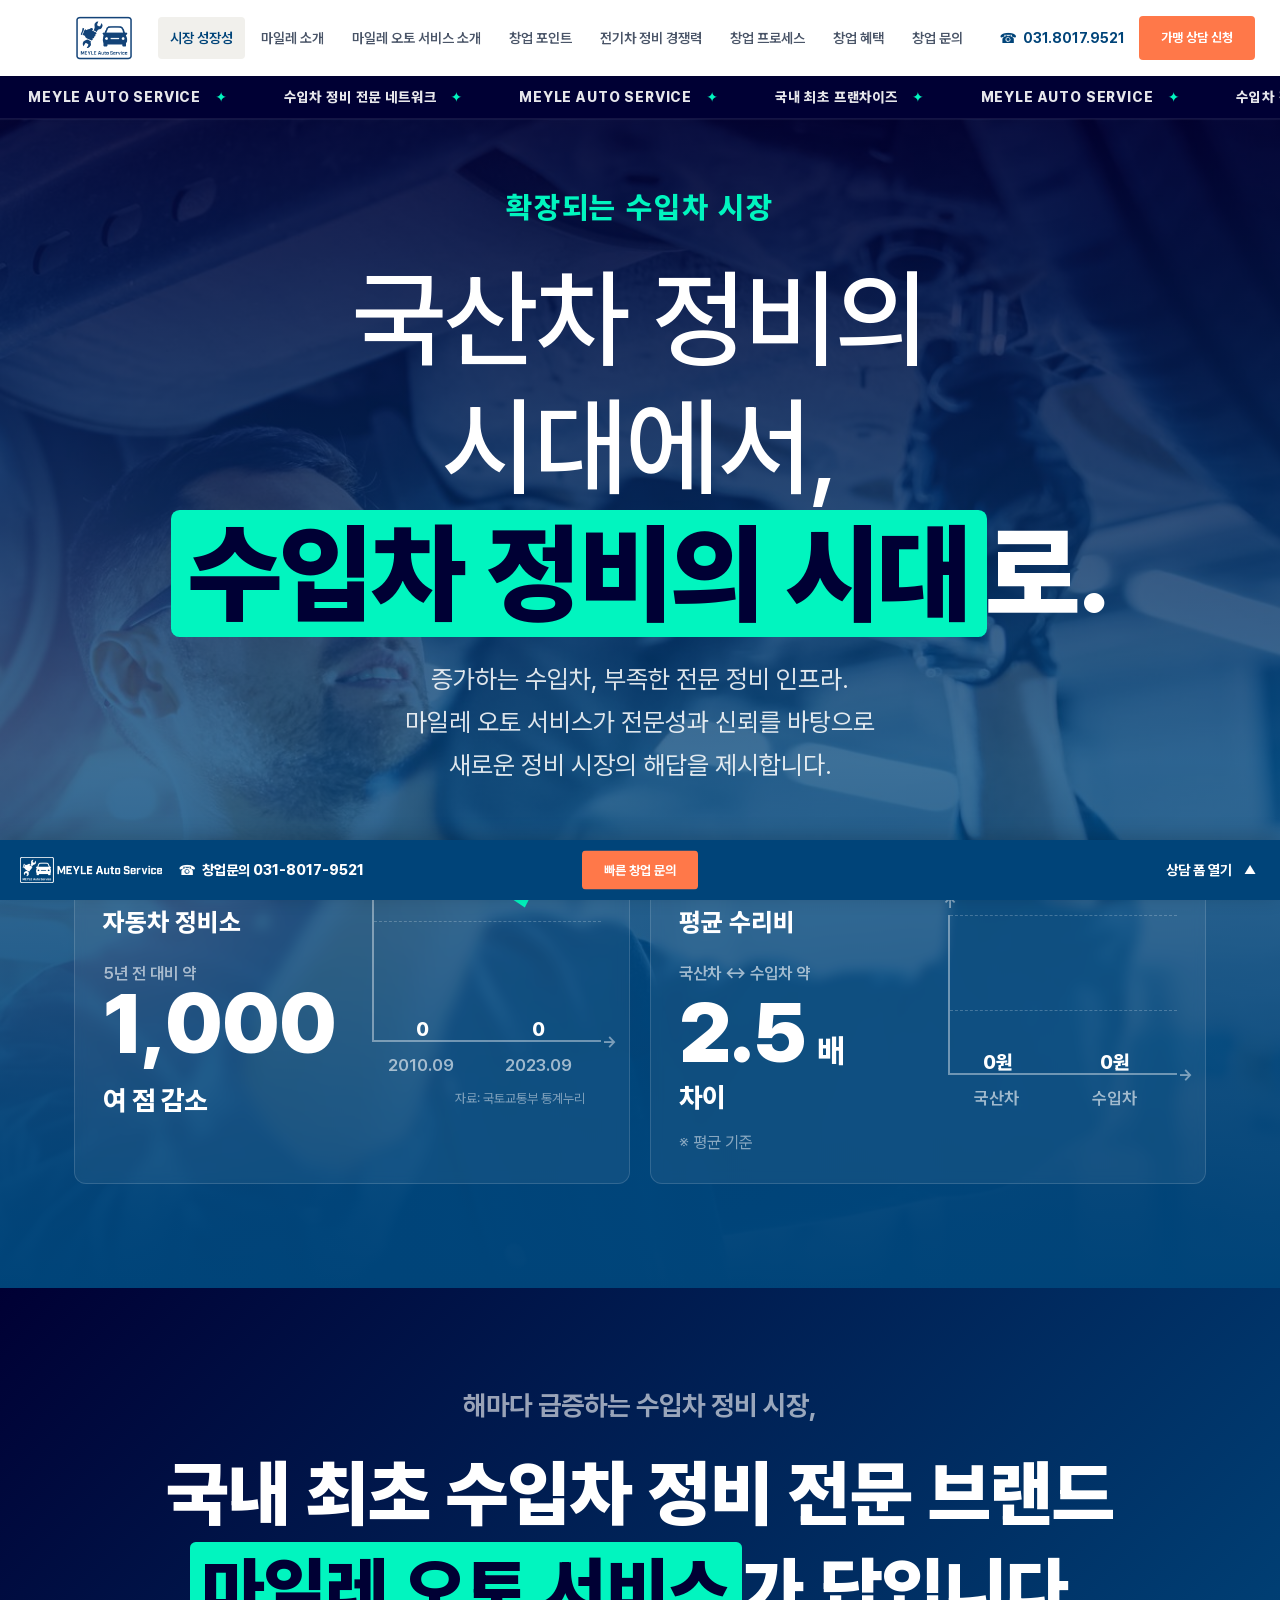
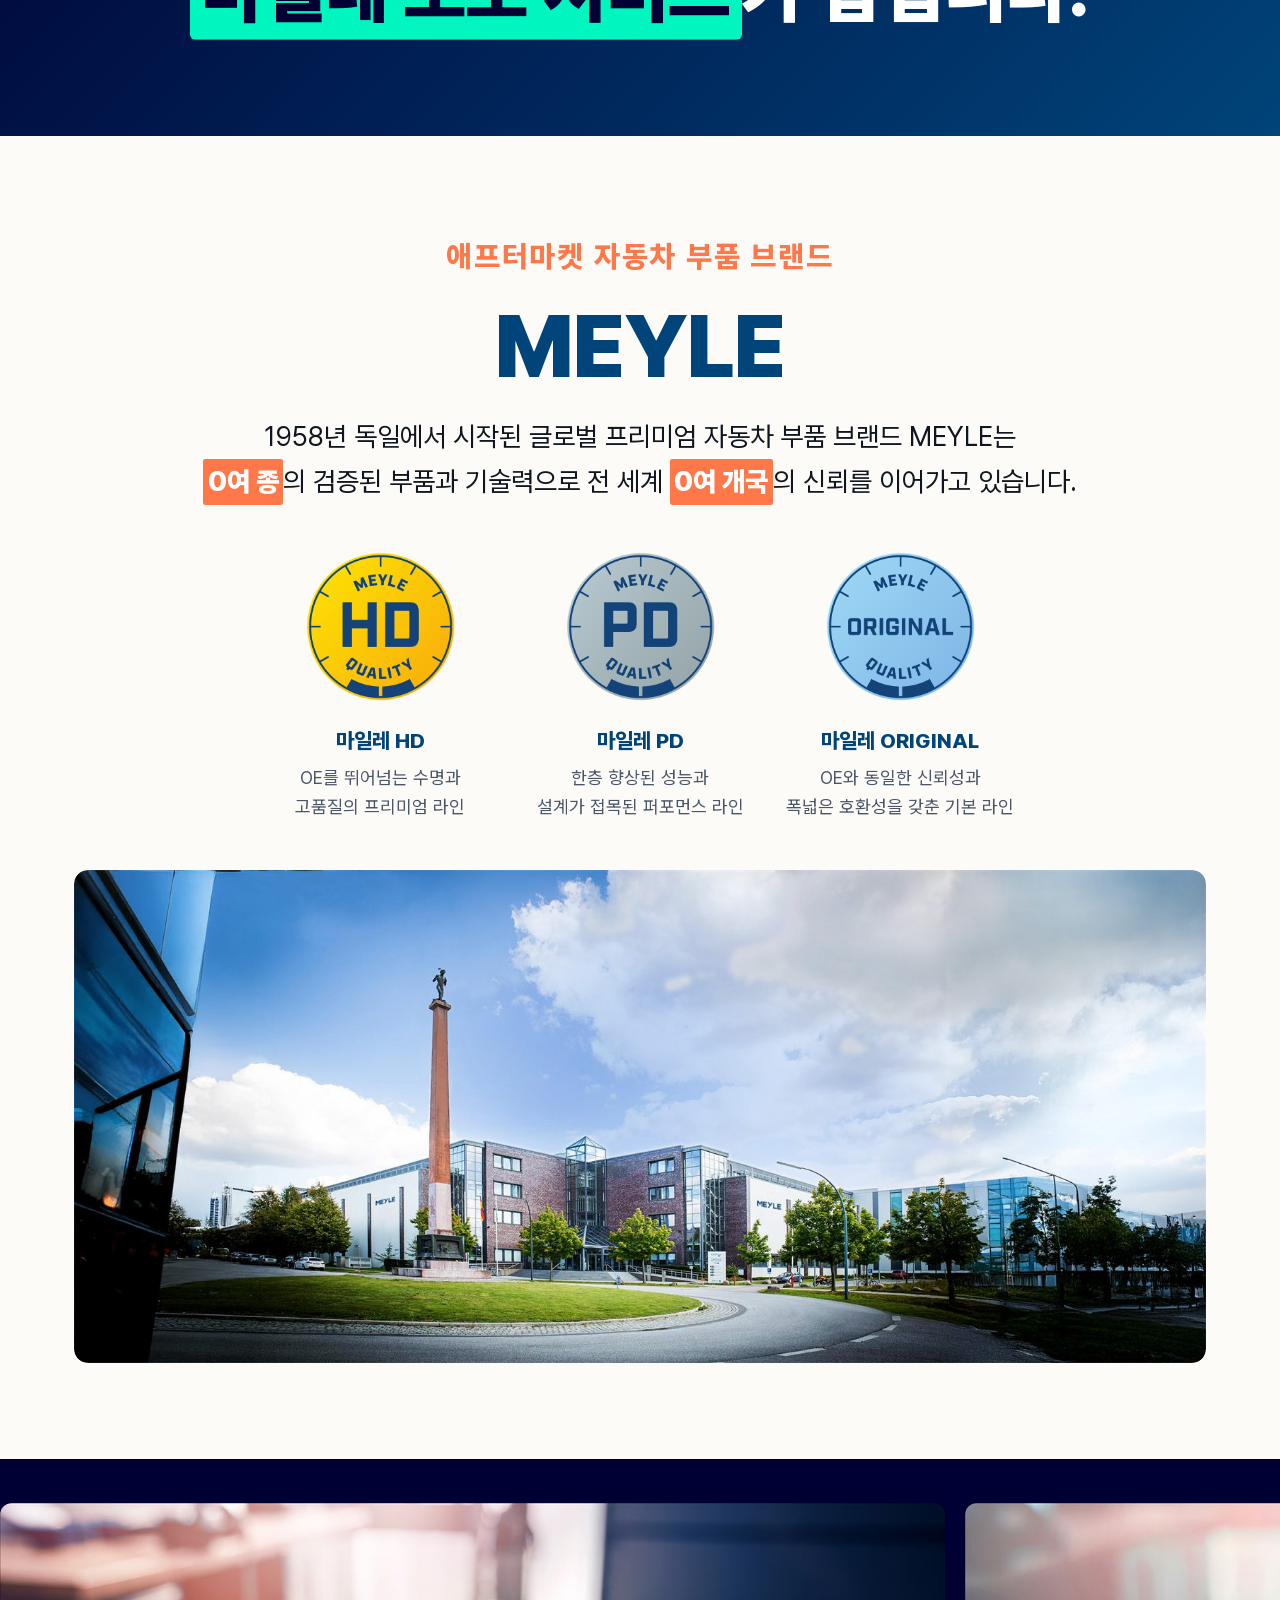
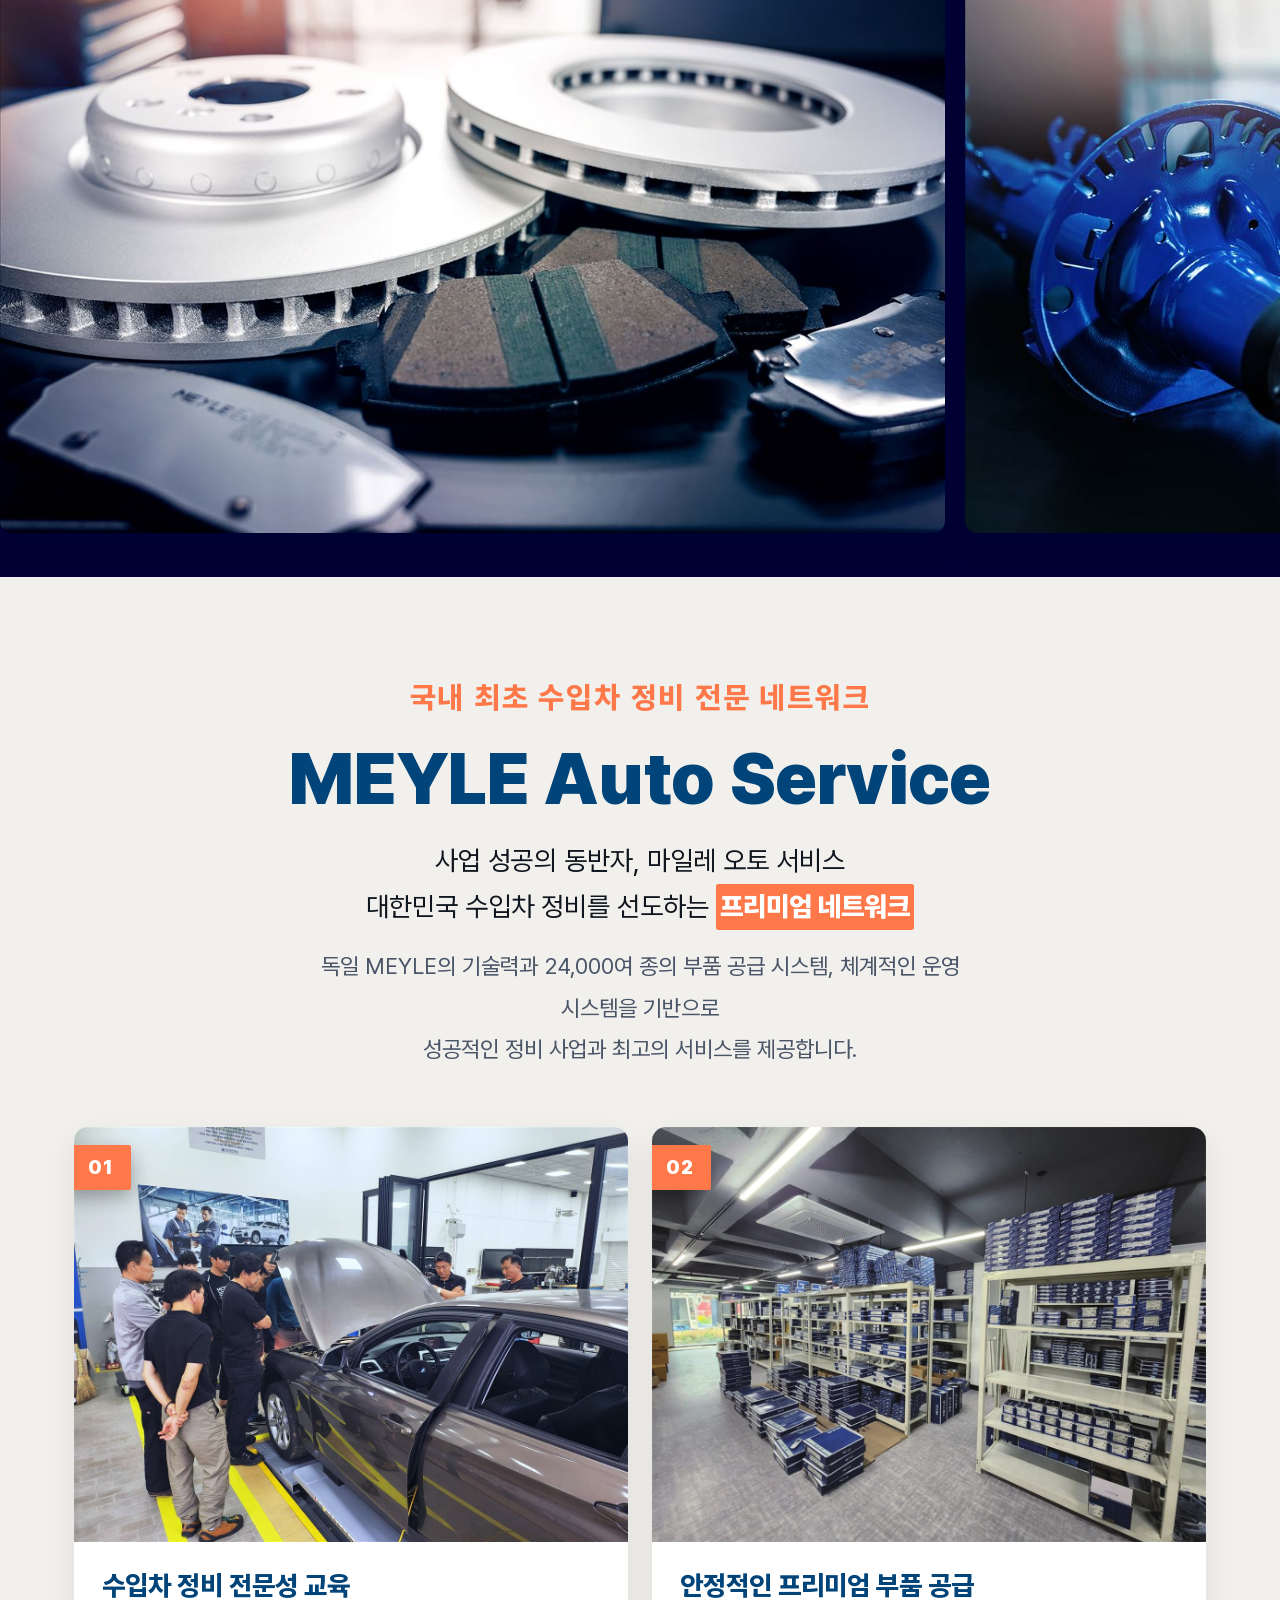
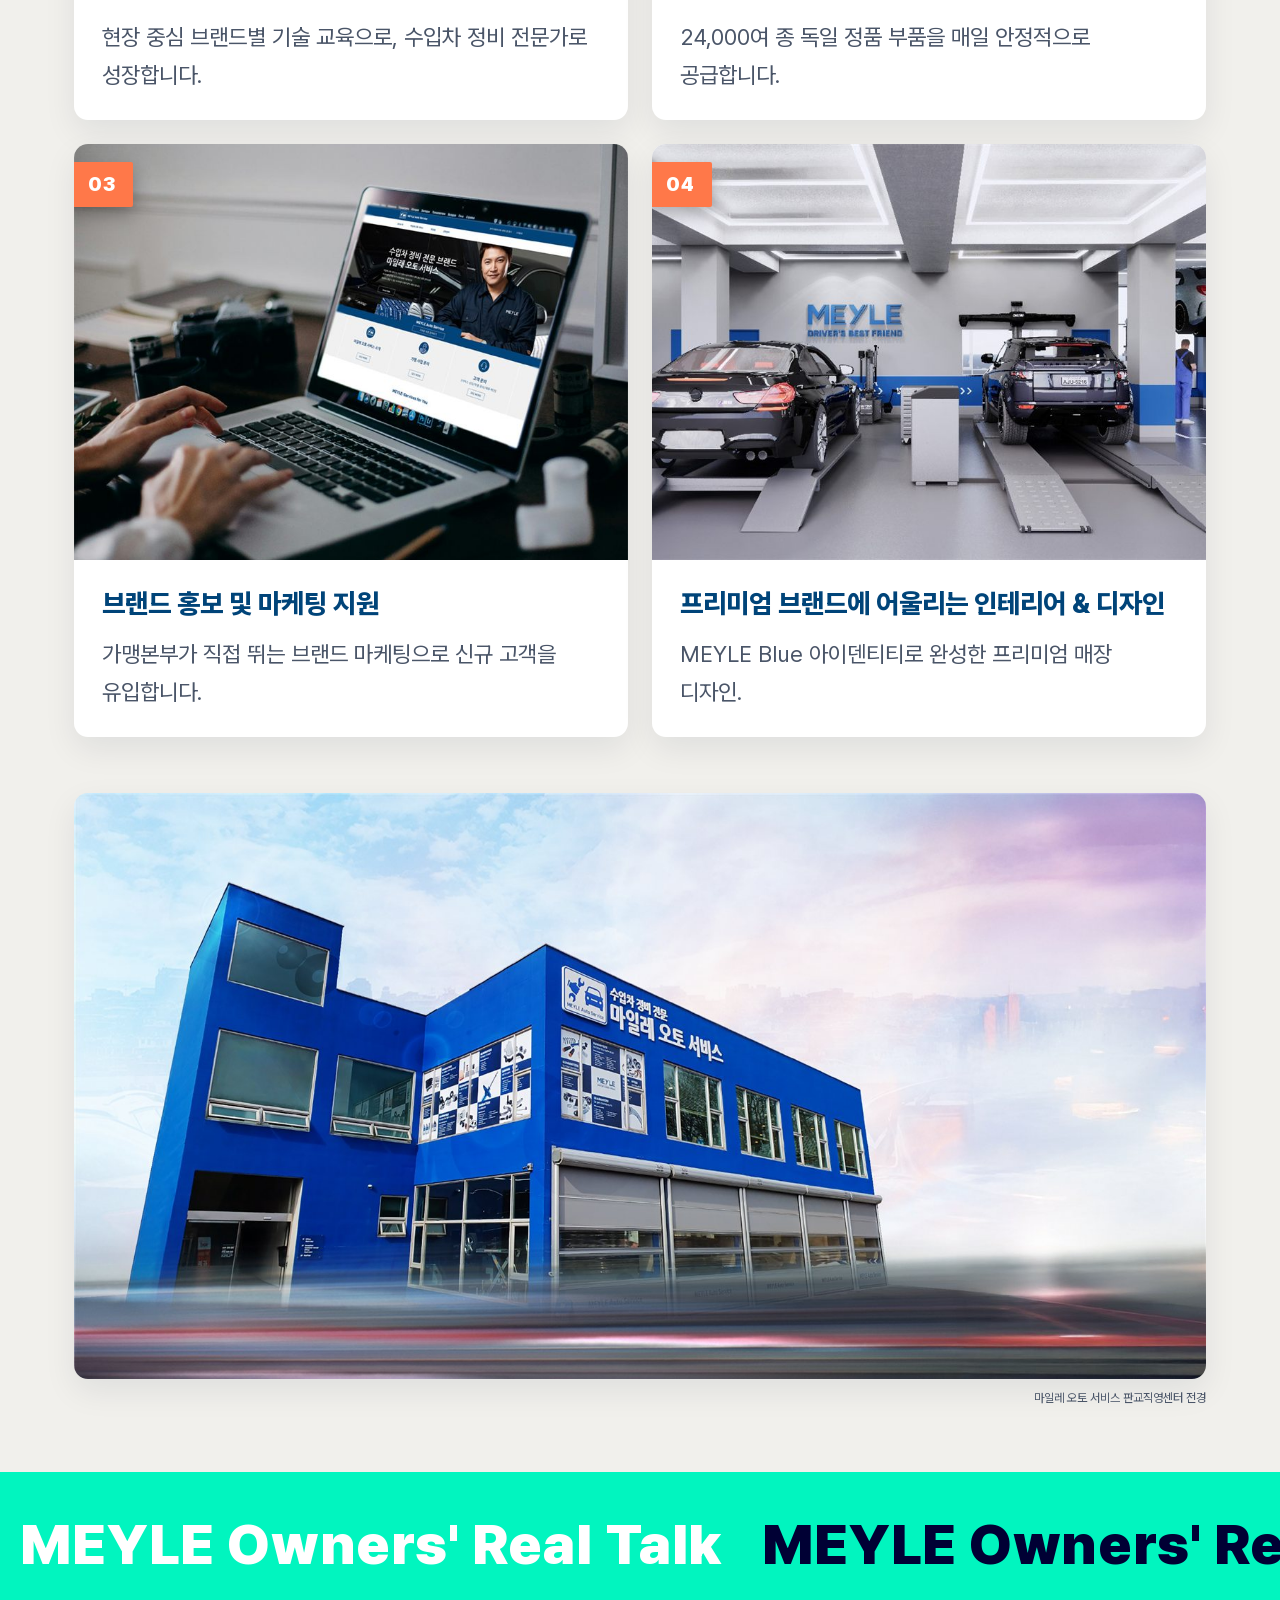
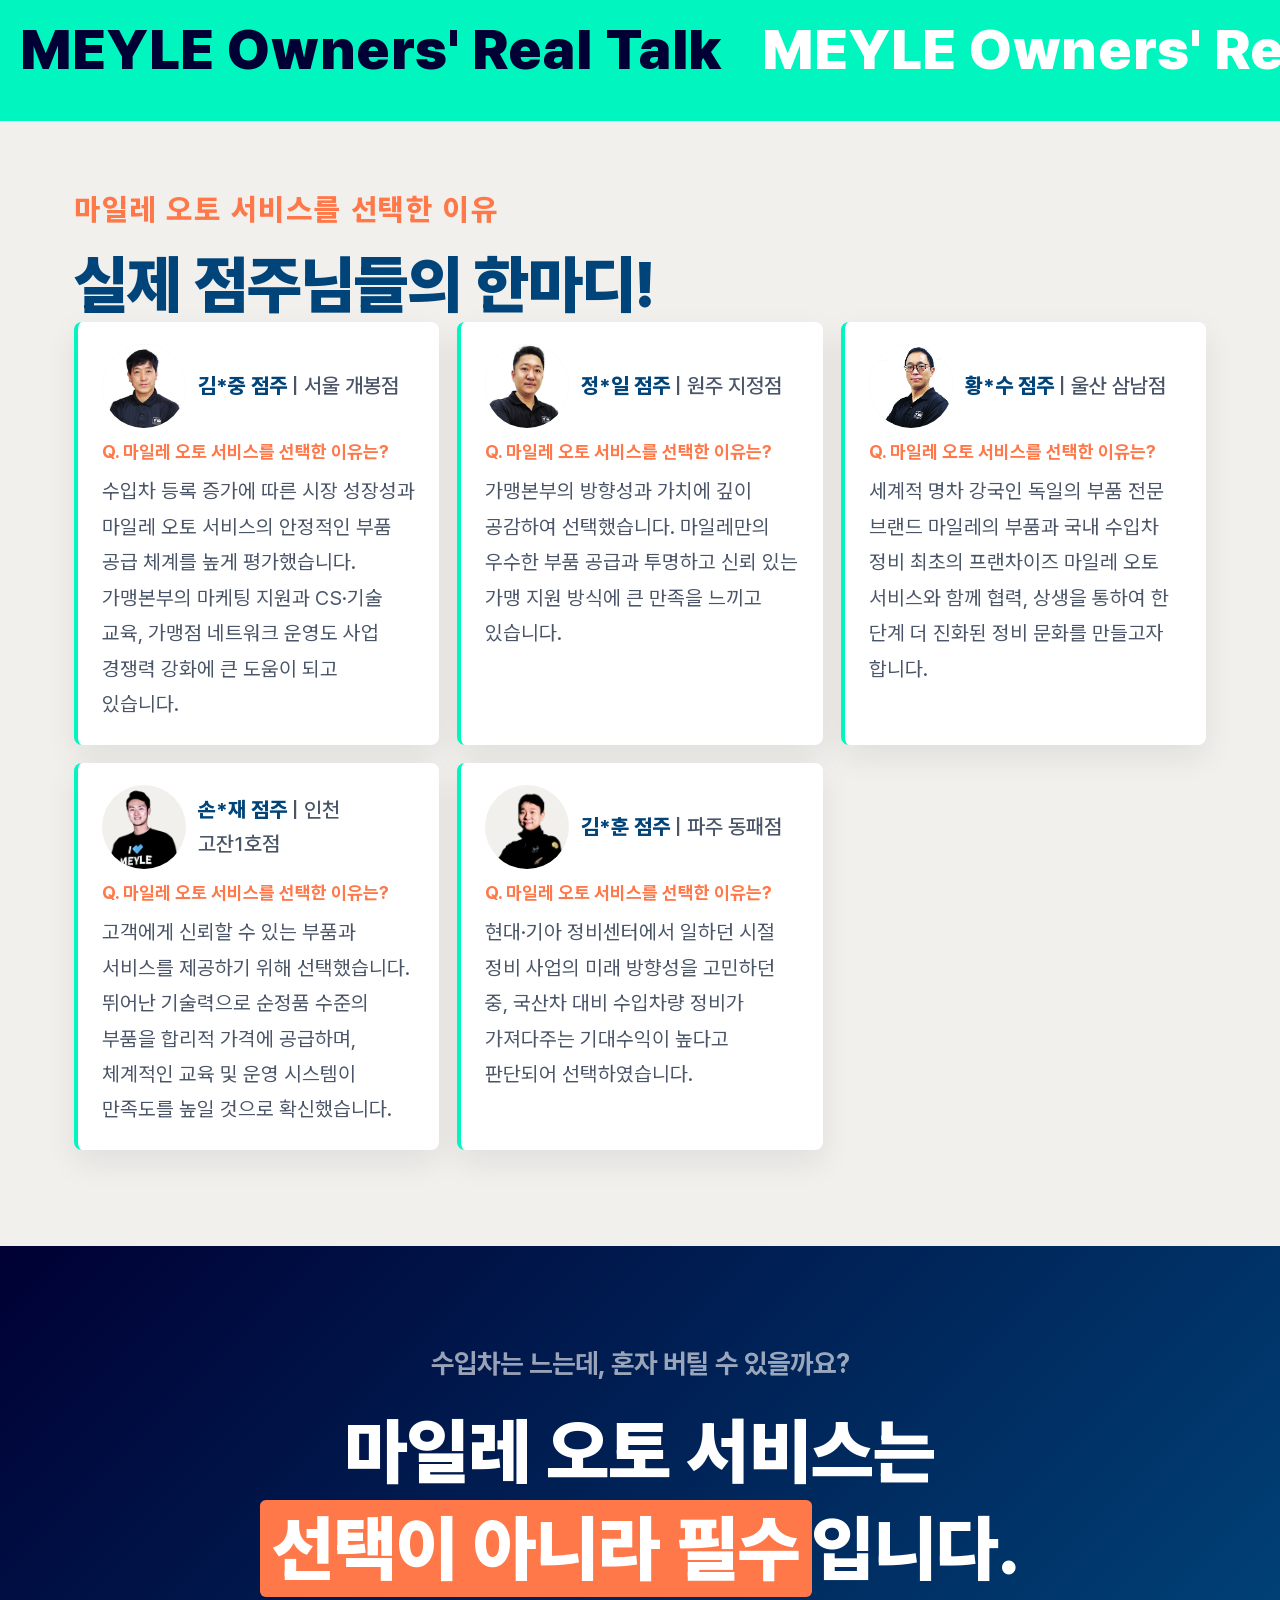
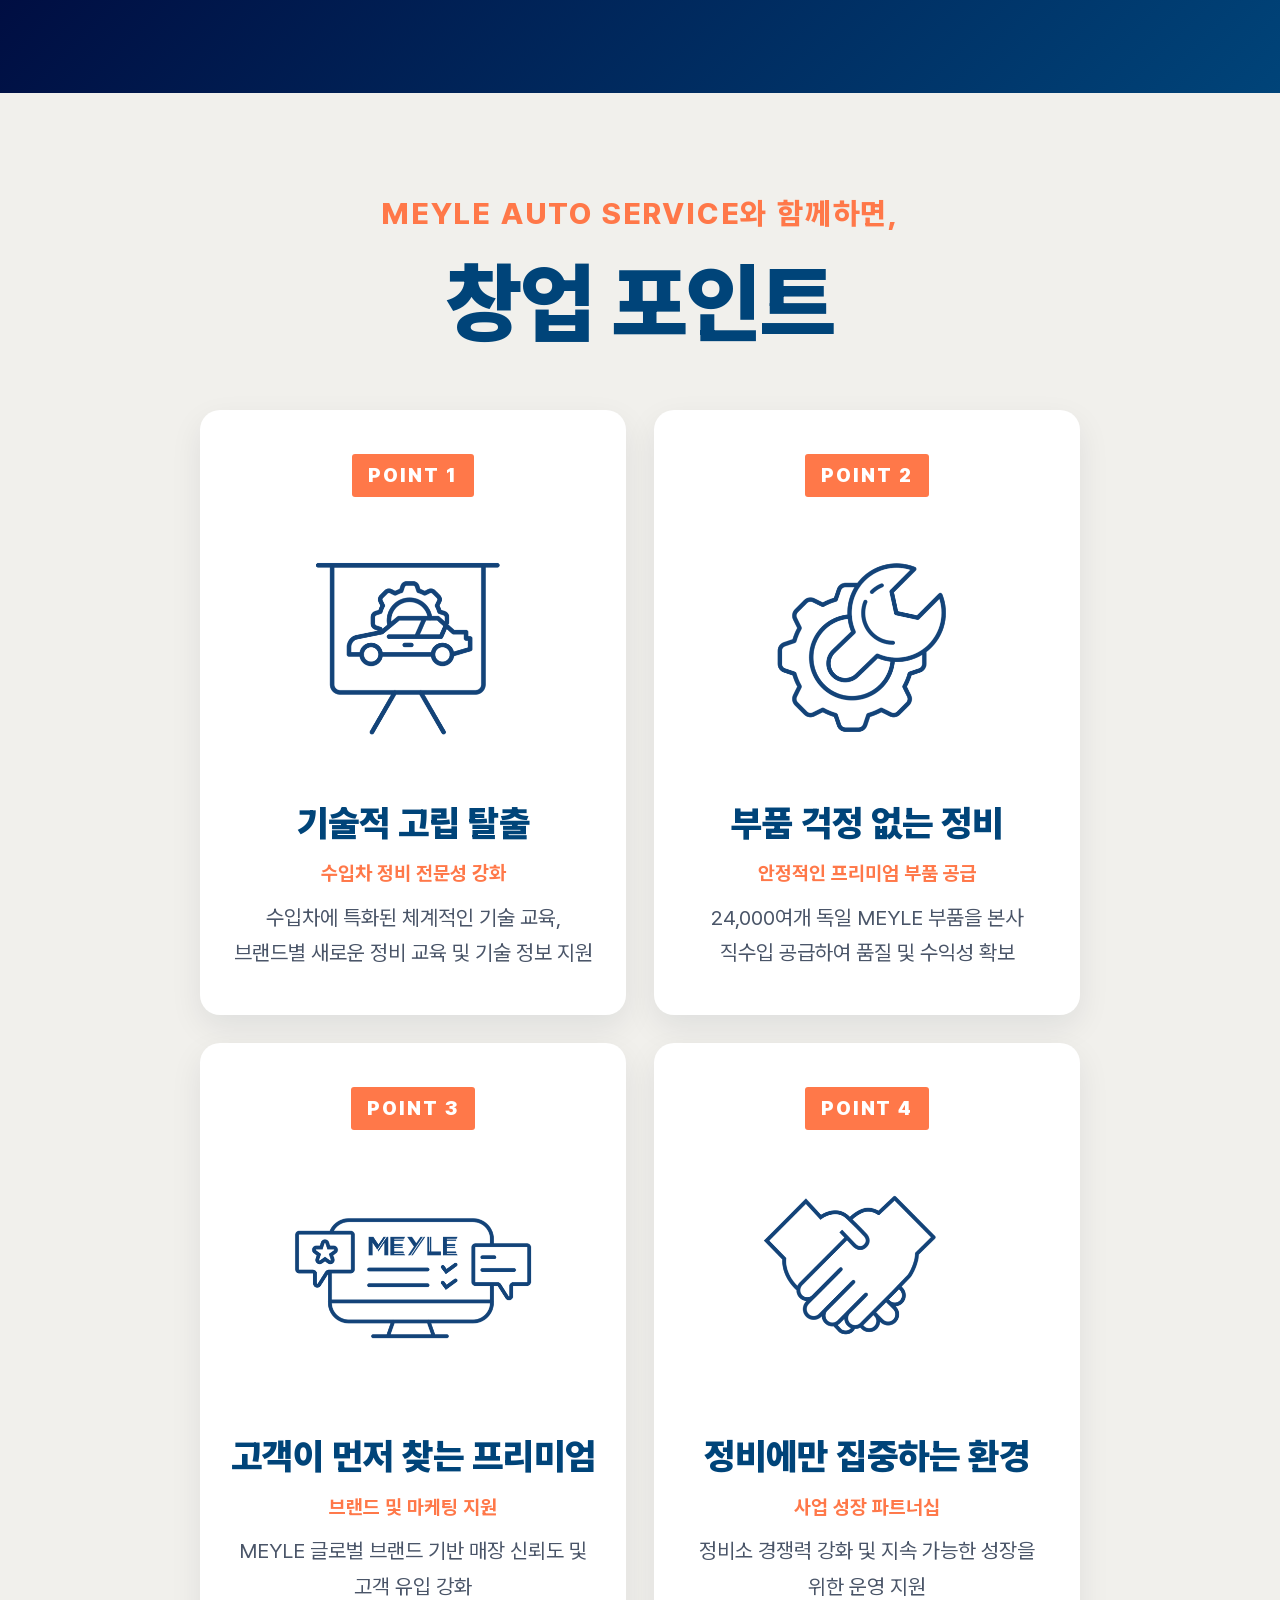
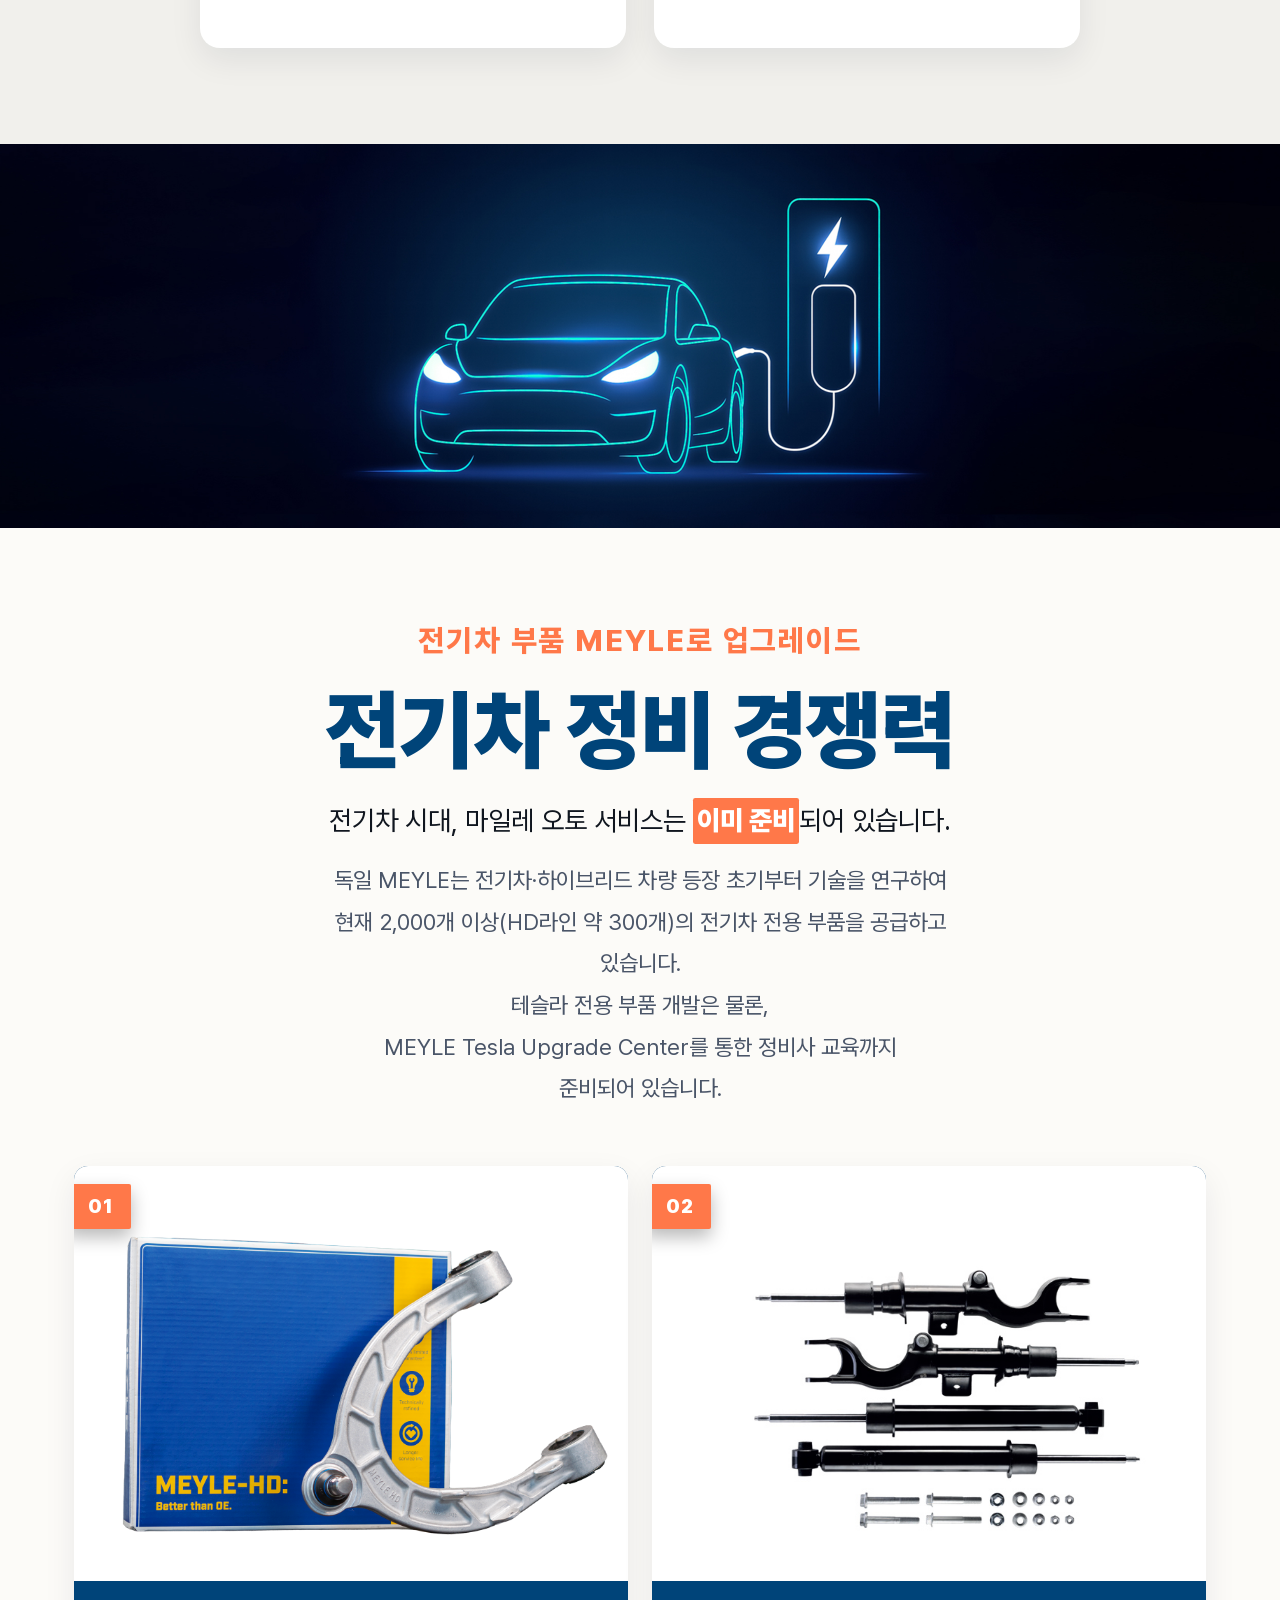
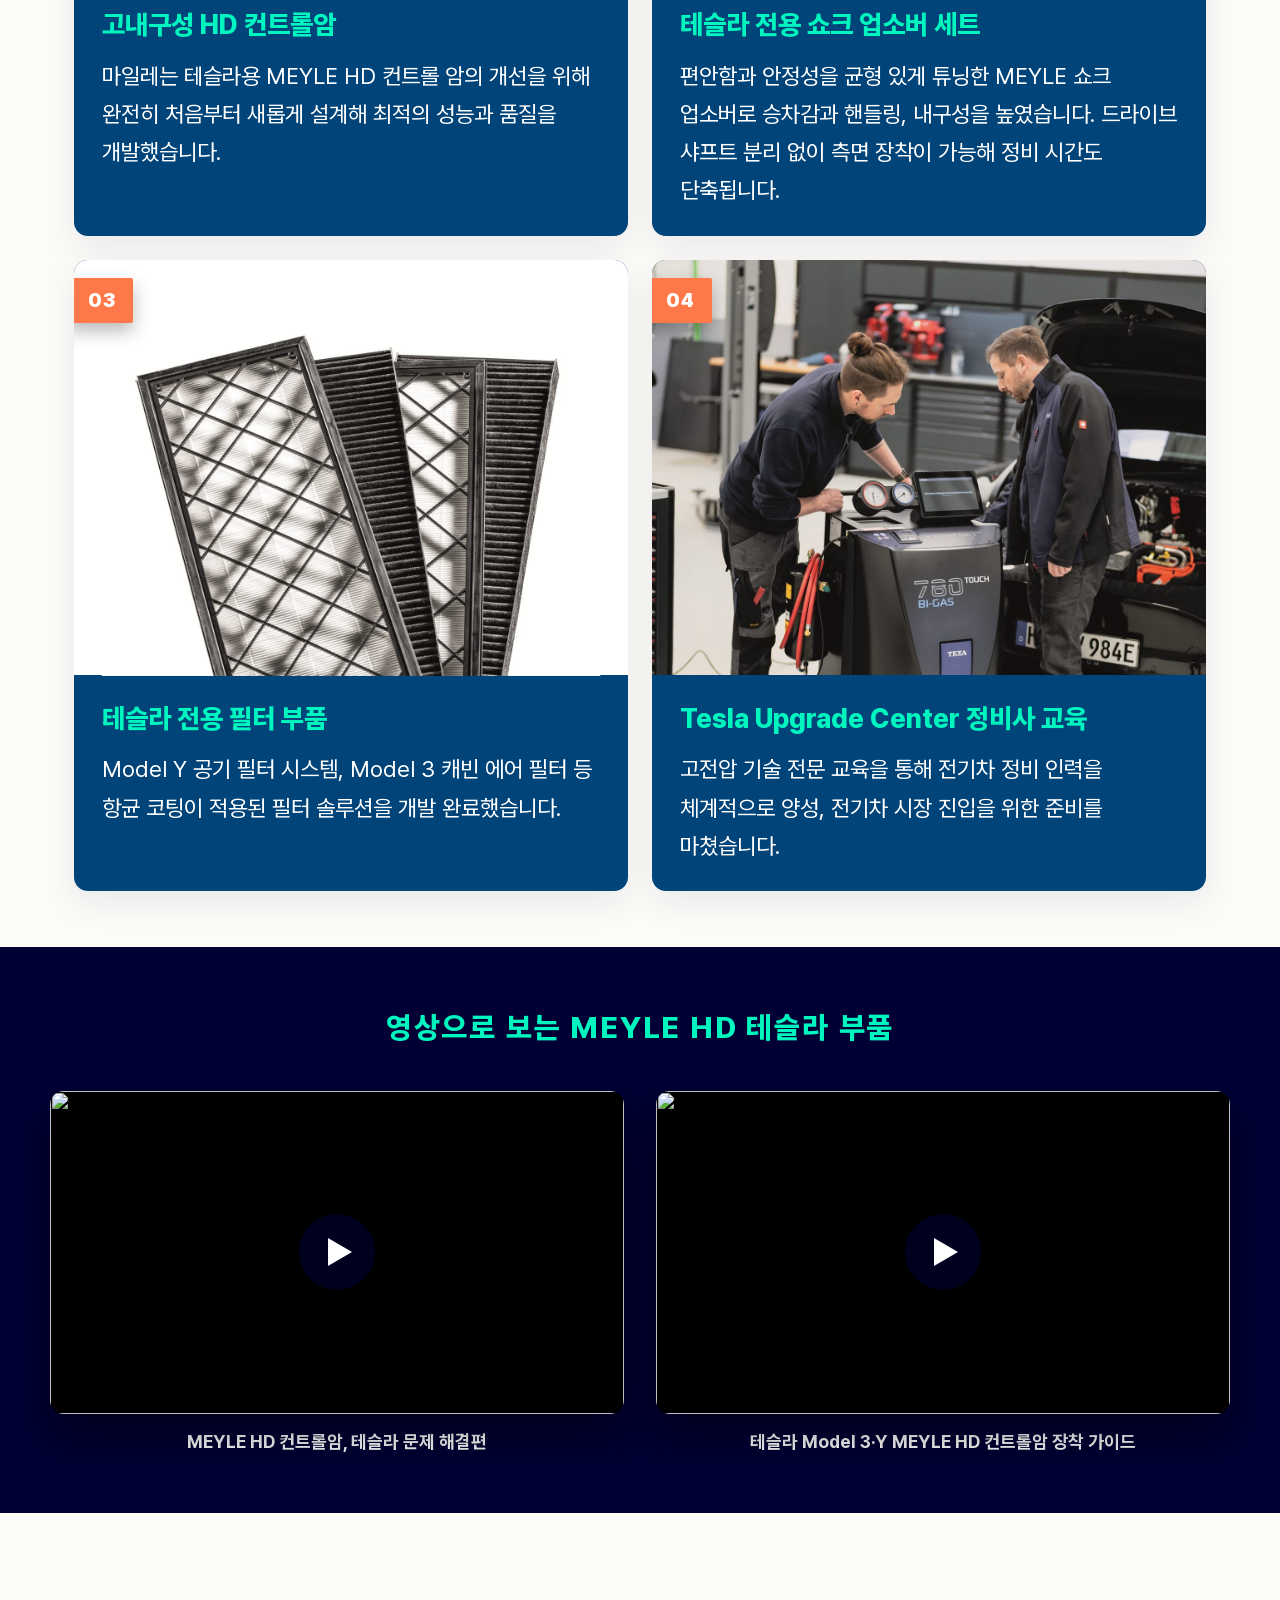
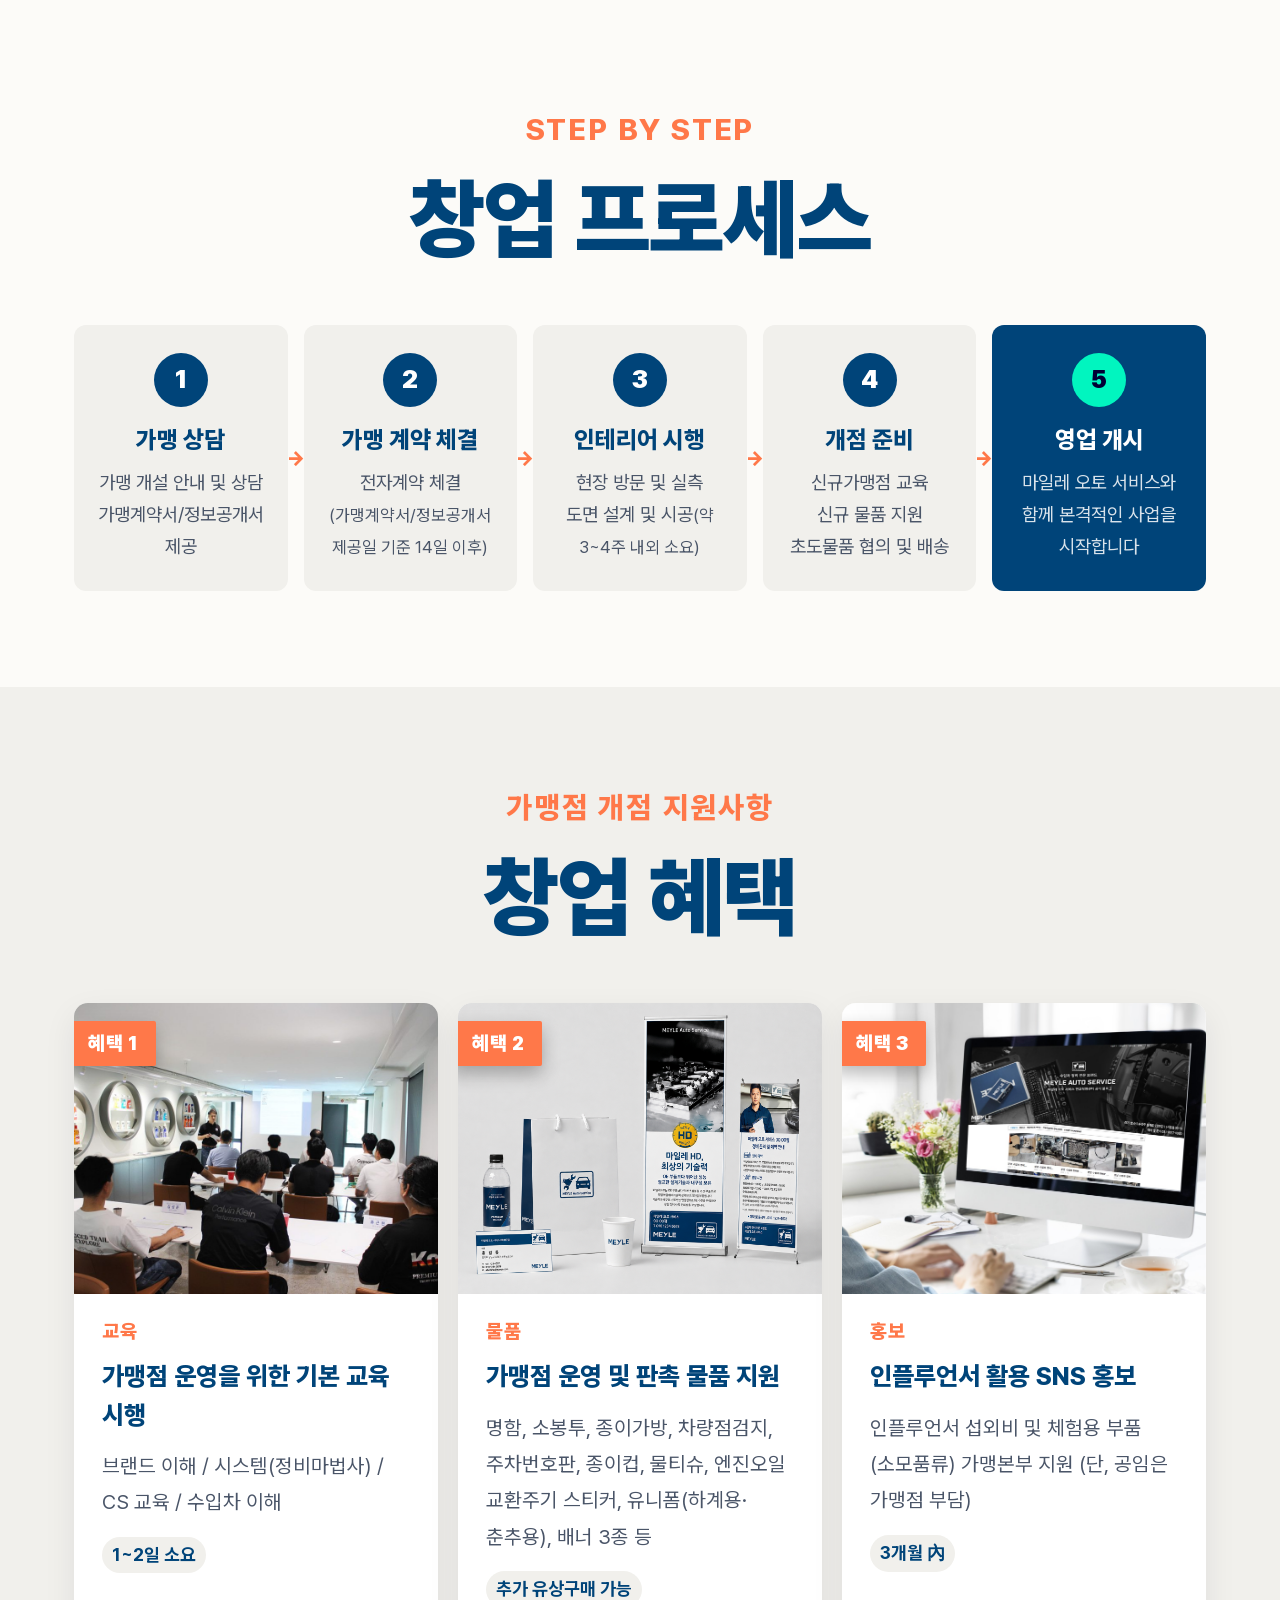
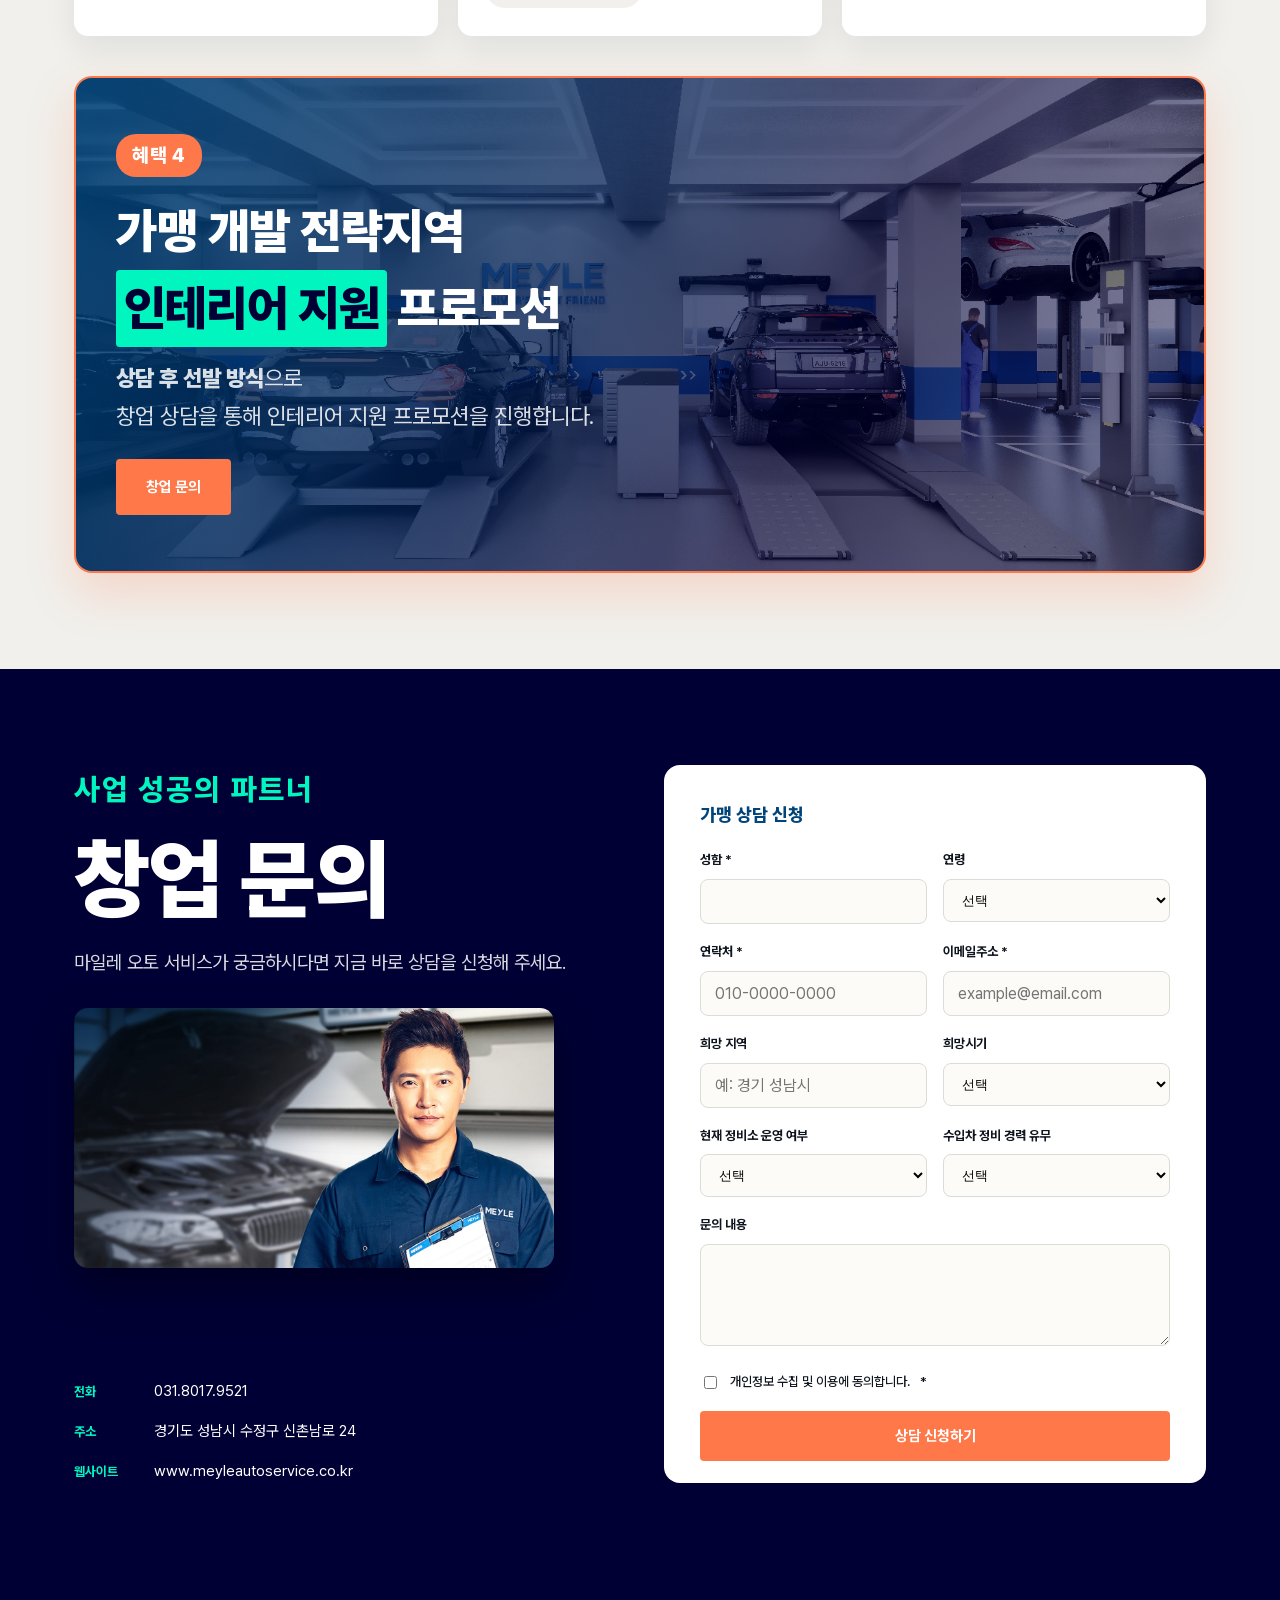
==== commit 3d5b9914: "Update seoul garage count chart to 2010.09-2023.09 data, add source note Replace placeholder 2018/20" ====
--- a/index.html
+++ b/index.html
@@ -105,23 +105,24 @@
               <path d="M27,12 C50,-14 72,38 74.2,49.2" pathLength="1" />
               <polygon points="76.6,59.4 80.3,47.7 67.9,50.1" />
             </svg>
-            <div class="bar-chart" role="img" aria-label="자동차 정비소 수, 2018년 2700곳에서 2023년 1700곳으로 감소">
+            <div class="bar-chart" role="img" aria-label="자동차 정비소 수, 2010년 9월 3711곳에서 2023년 9월 2786곳으로 감소">
               <div class="bar-chart__plot">
                 <span class="bar-chart__yaxis" aria-hidden="true">↑</span>
                 <div class="bar-chart__guide" style="--h:100%"></div>
-                <div class="bar-chart__guide" style="--h:63%"></div>
+                <div class="bar-chart__guide" style="--h:75%"></div>
                 <div class="bar-chart__col">
-                  <div class="bar-chart__bar" data-target="2700" style="--h:100%"><span class="bar-chart__value">2,700</span></div>
+                  <div class="bar-chart__bar" data-target="3711" style="--h:100%"><span class="bar-chart__value">3,711</span></div>
                 </div>
                 <div class="bar-chart__col">
-                  <div class="bar-chart__bar bar-chart__bar--accent" data-target="1700" style="--h:63%"><span class="bar-chart__value">1,700</span></div>
+                  <div class="bar-chart__bar bar-chart__bar--accent" data-target="2786" style="--h:75%"><span class="bar-chart__value">2,786</span></div>
                 </div>
                 <span class="bar-chart__xaxis" aria-hidden="true">→</span>
               </div>
               <div class="bar-chart__labels">
-                <span>2018</span>
-                <span>2023</span>
+                <span>2010.09</span>
+                <span>2023.09</span>
               </div>
+              <p class="bar-chart__source">자료: 국토교통부 통계누리</p>
             </div>
           </div>
         </div>
--- a/assets/css/styles.css
+++ b/assets/css/styles.css
@@ -531,7 +531,8 @@
   color: var(--c-white);
 }
 .bar-chart__labels { display: flex; gap: 24px; padding: 10px 16px 0 2px; }
-.bar-chart__labels span { flex: 1; max-width: 80px; margin: 0 auto; text-align: center; font-size: 17px; color: rgba(255, 255, 255, 0.6); font-weight: 600; }
+.bar-chart__labels span { flex: 1; max-width: 80px; margin: 0 auto; text-align: center; font-size: 17px; color: rgba(255, 255, 255, 0.6); font-weight: 600; white-space: nowrap; }
+.bar-chart__source { margin: 10px 16px 0 2px; font-size: 13px; color: rgba(255, 255, 255, 0.45); text-align: right; }
 
 /* 제목을 한 줄로 유지하며 화면 중앙 정렬 (overflow 상태에서도 text-align:center가 아닌
    flex justify-content:center를 사용해야 대칭적으로 중앙 정렬됨).
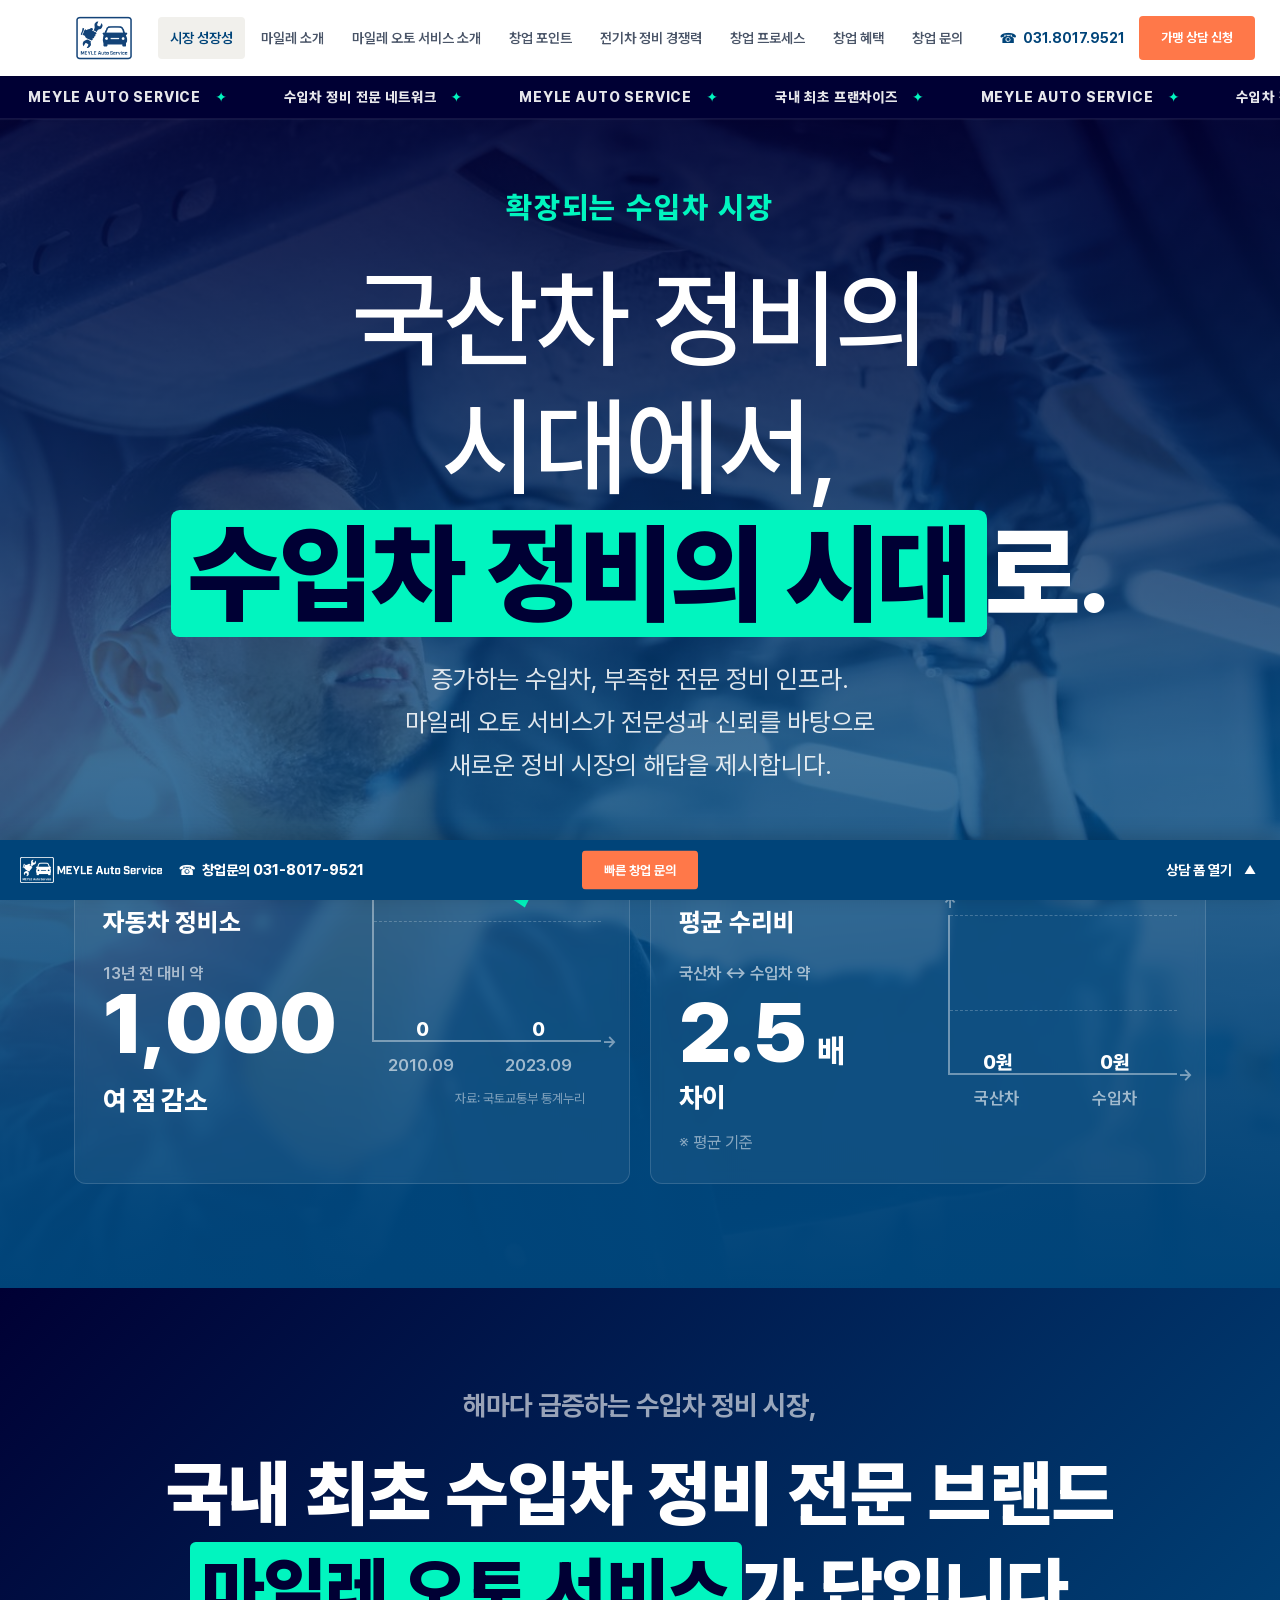
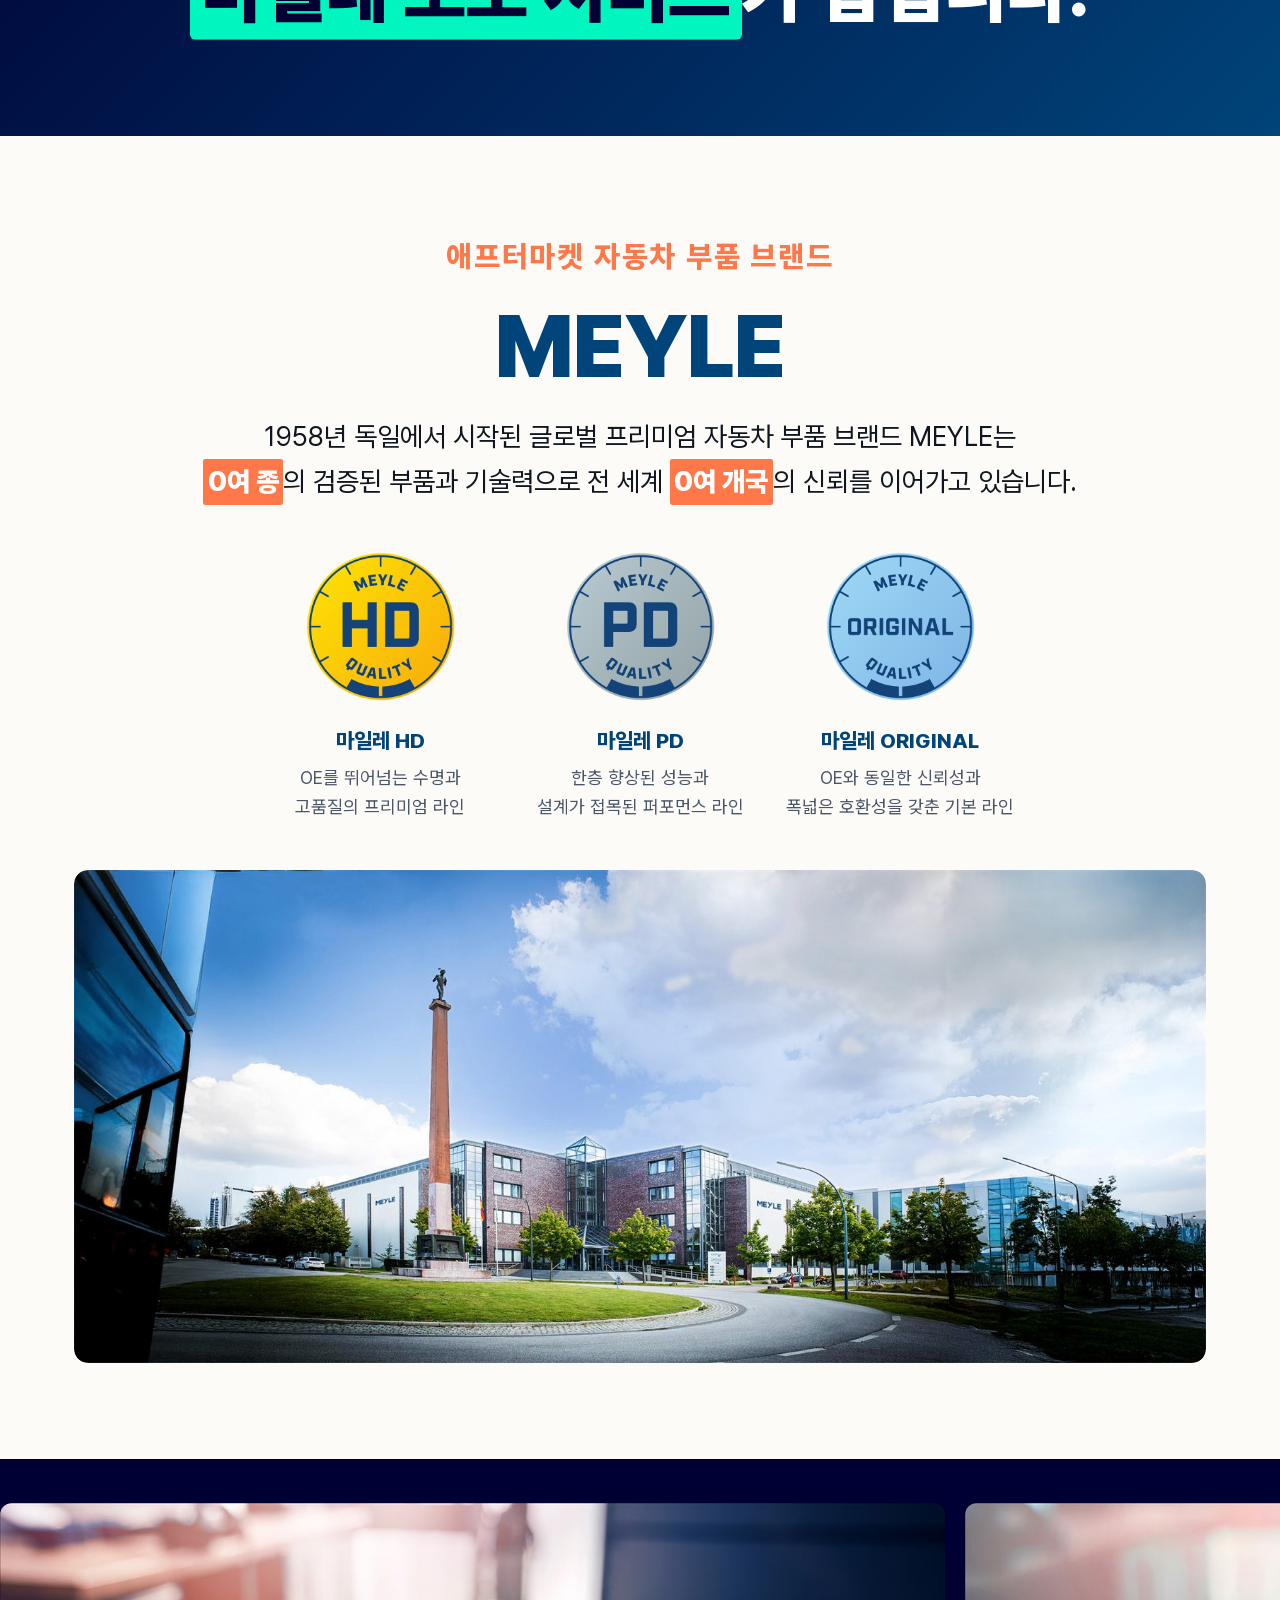
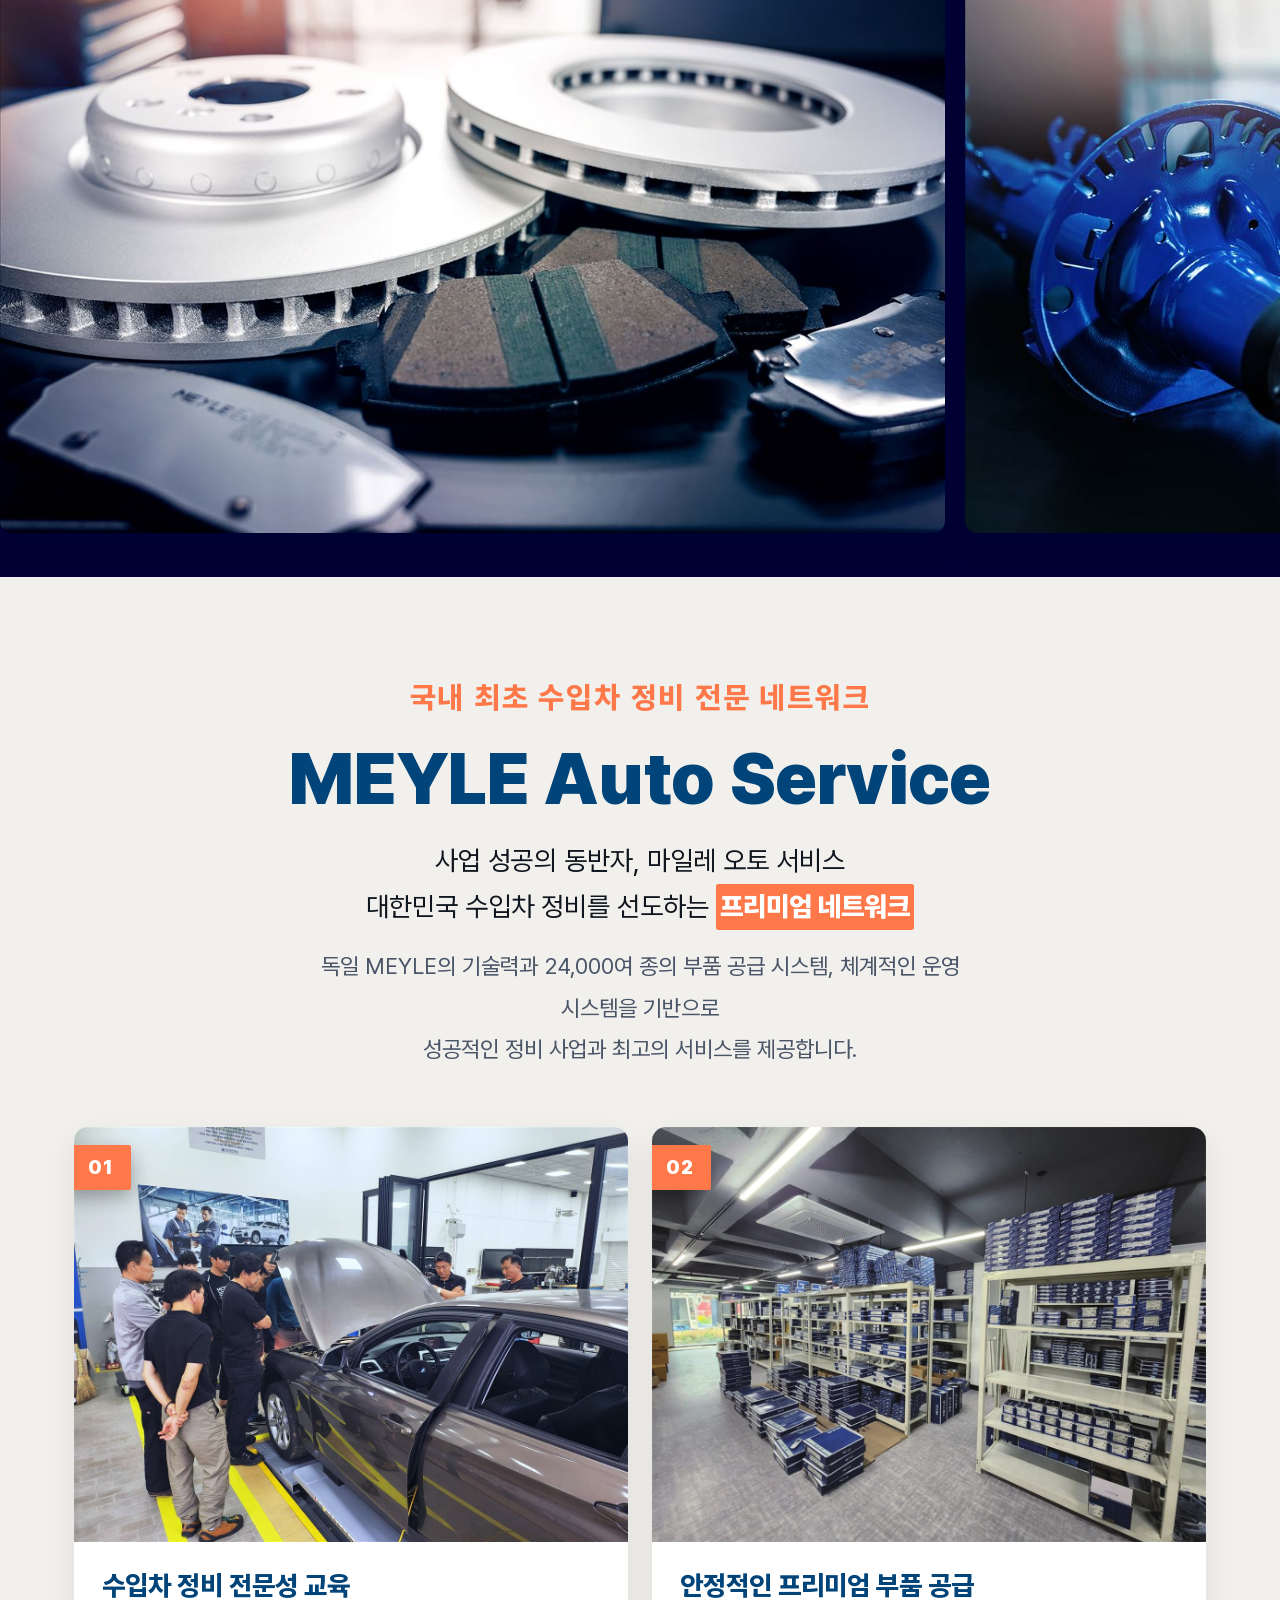
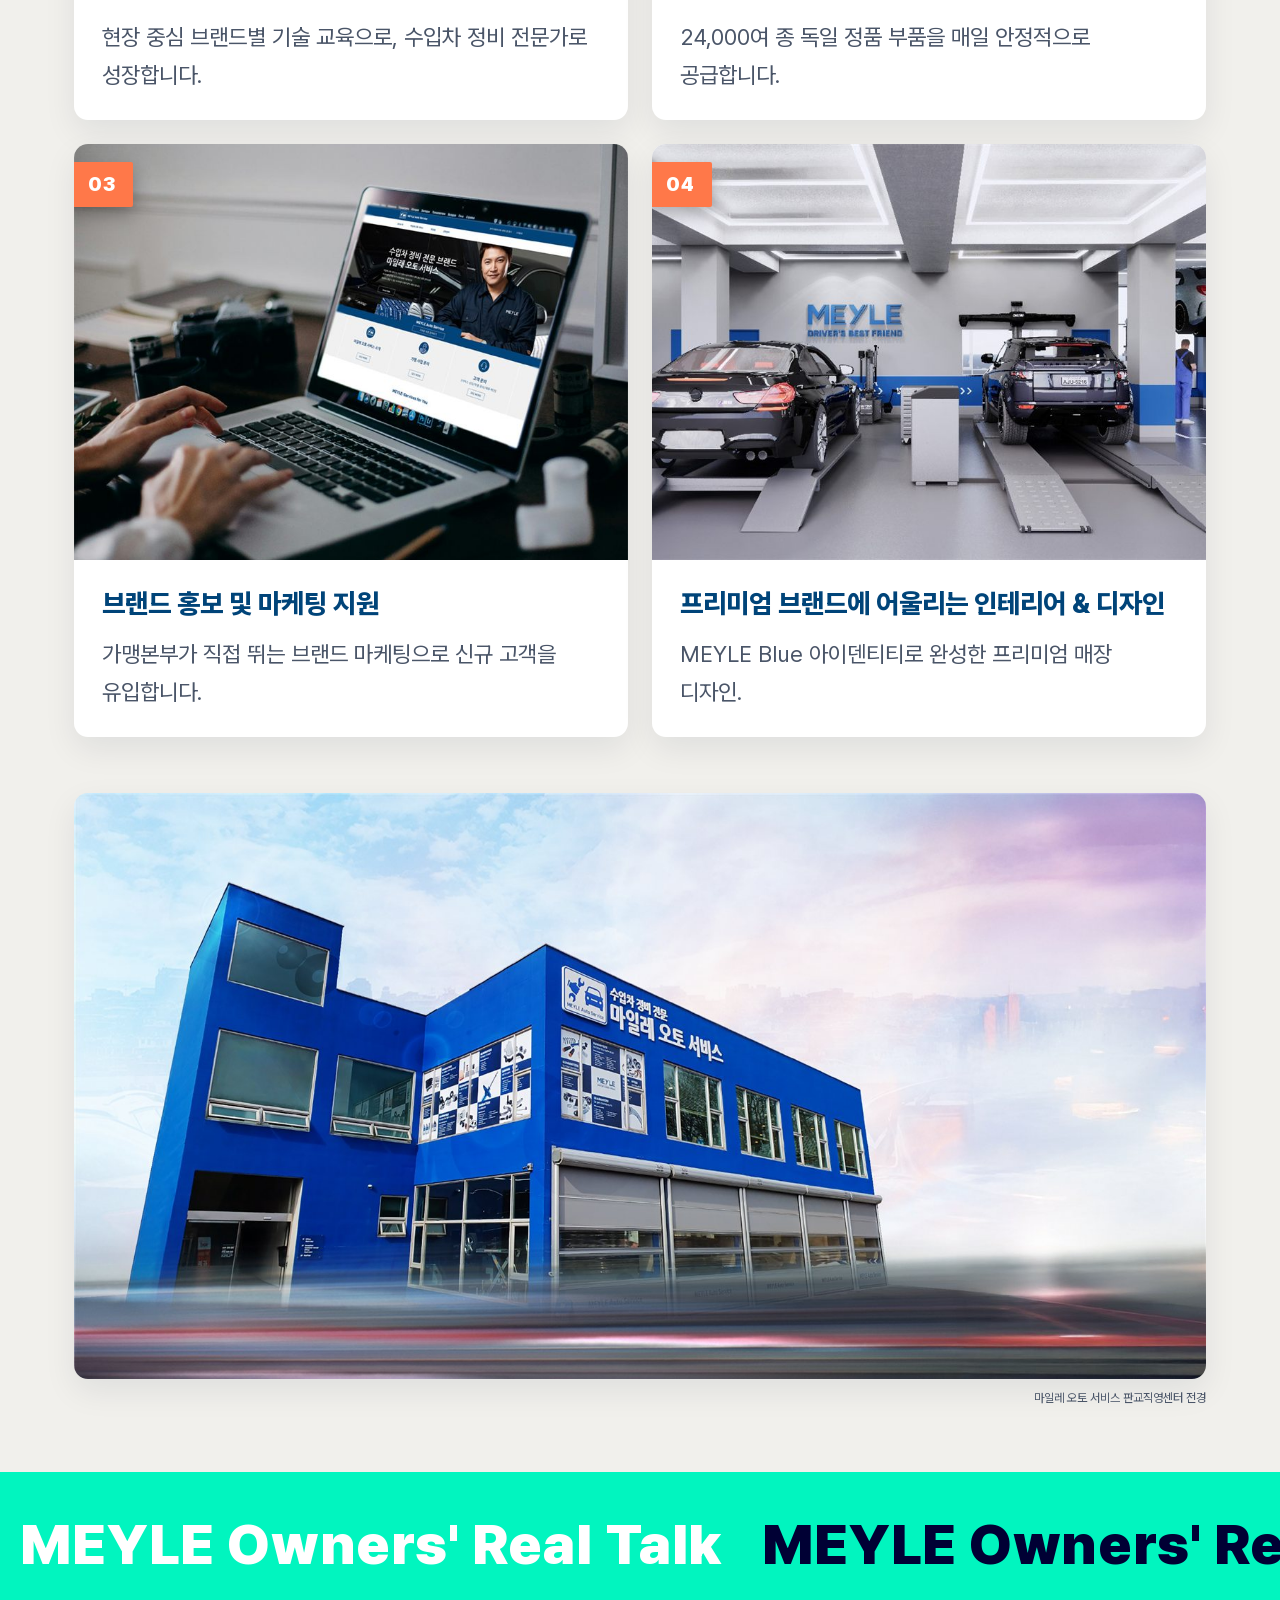
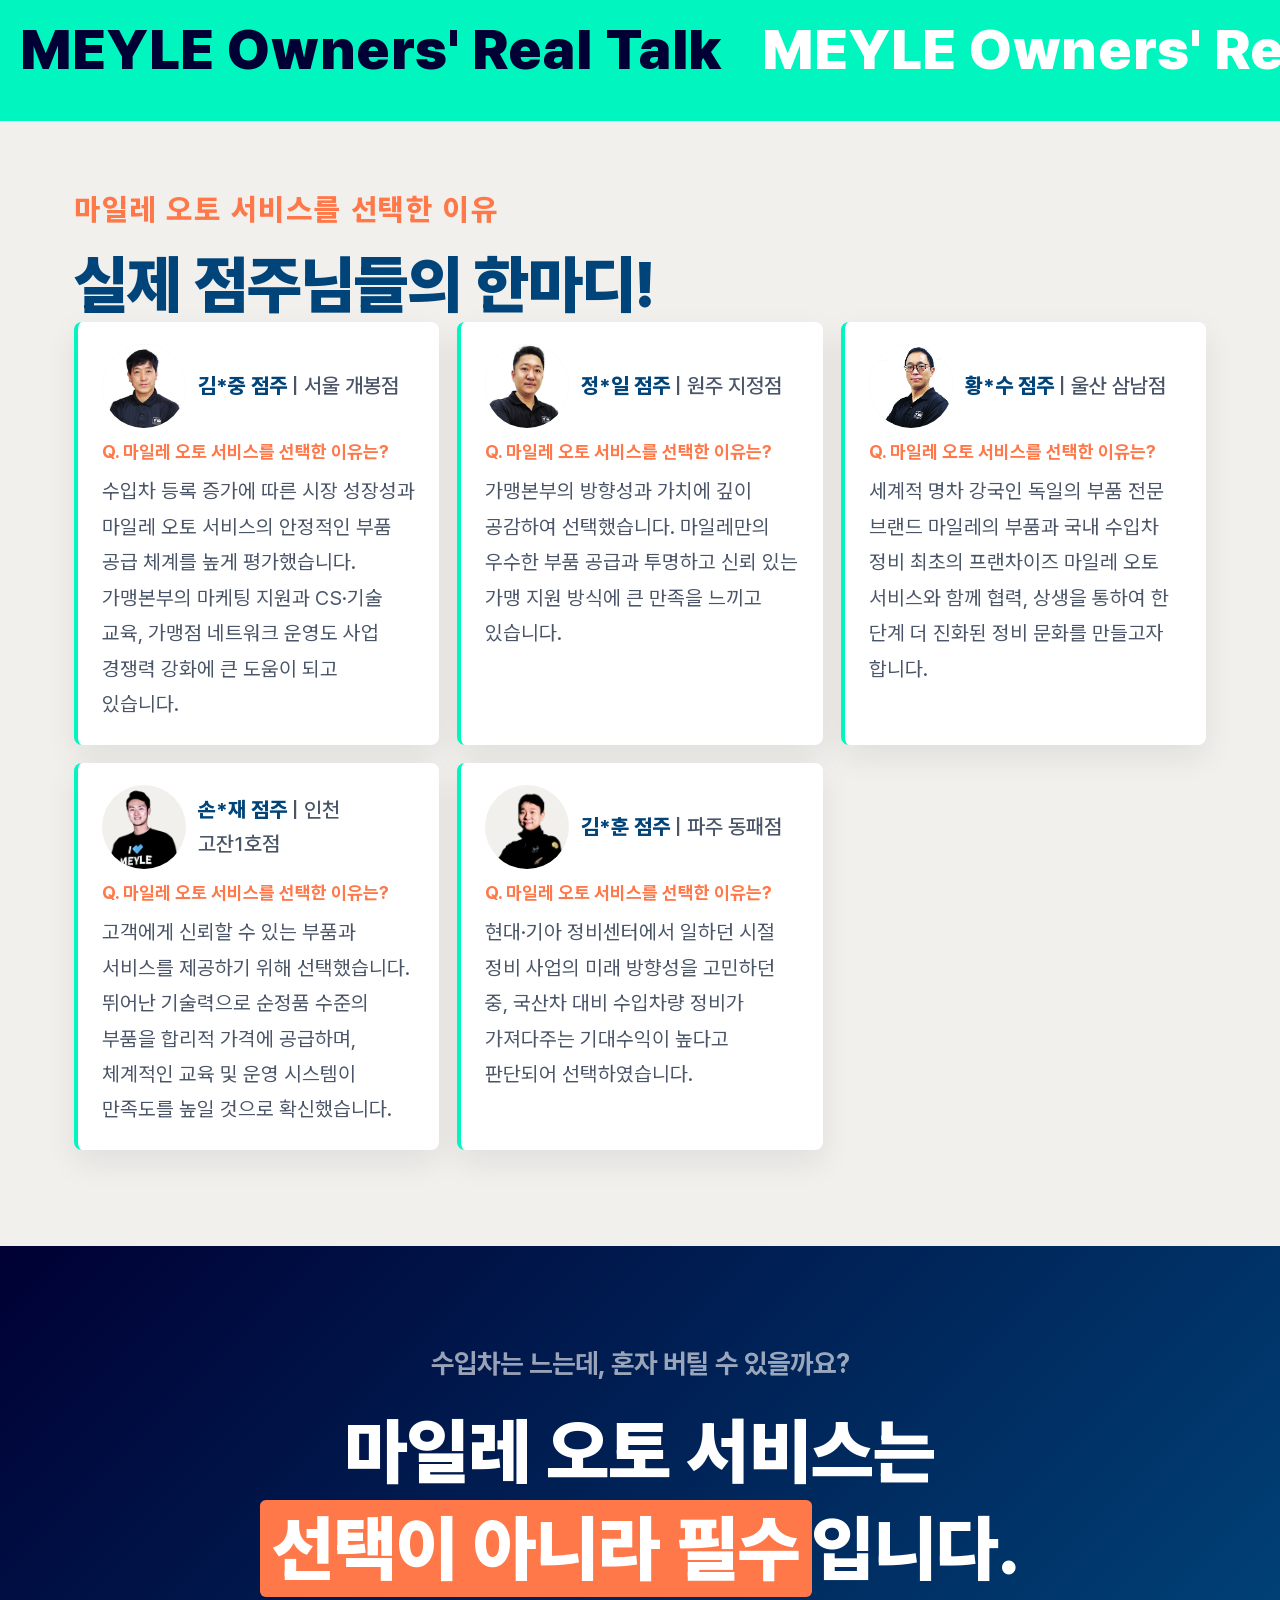
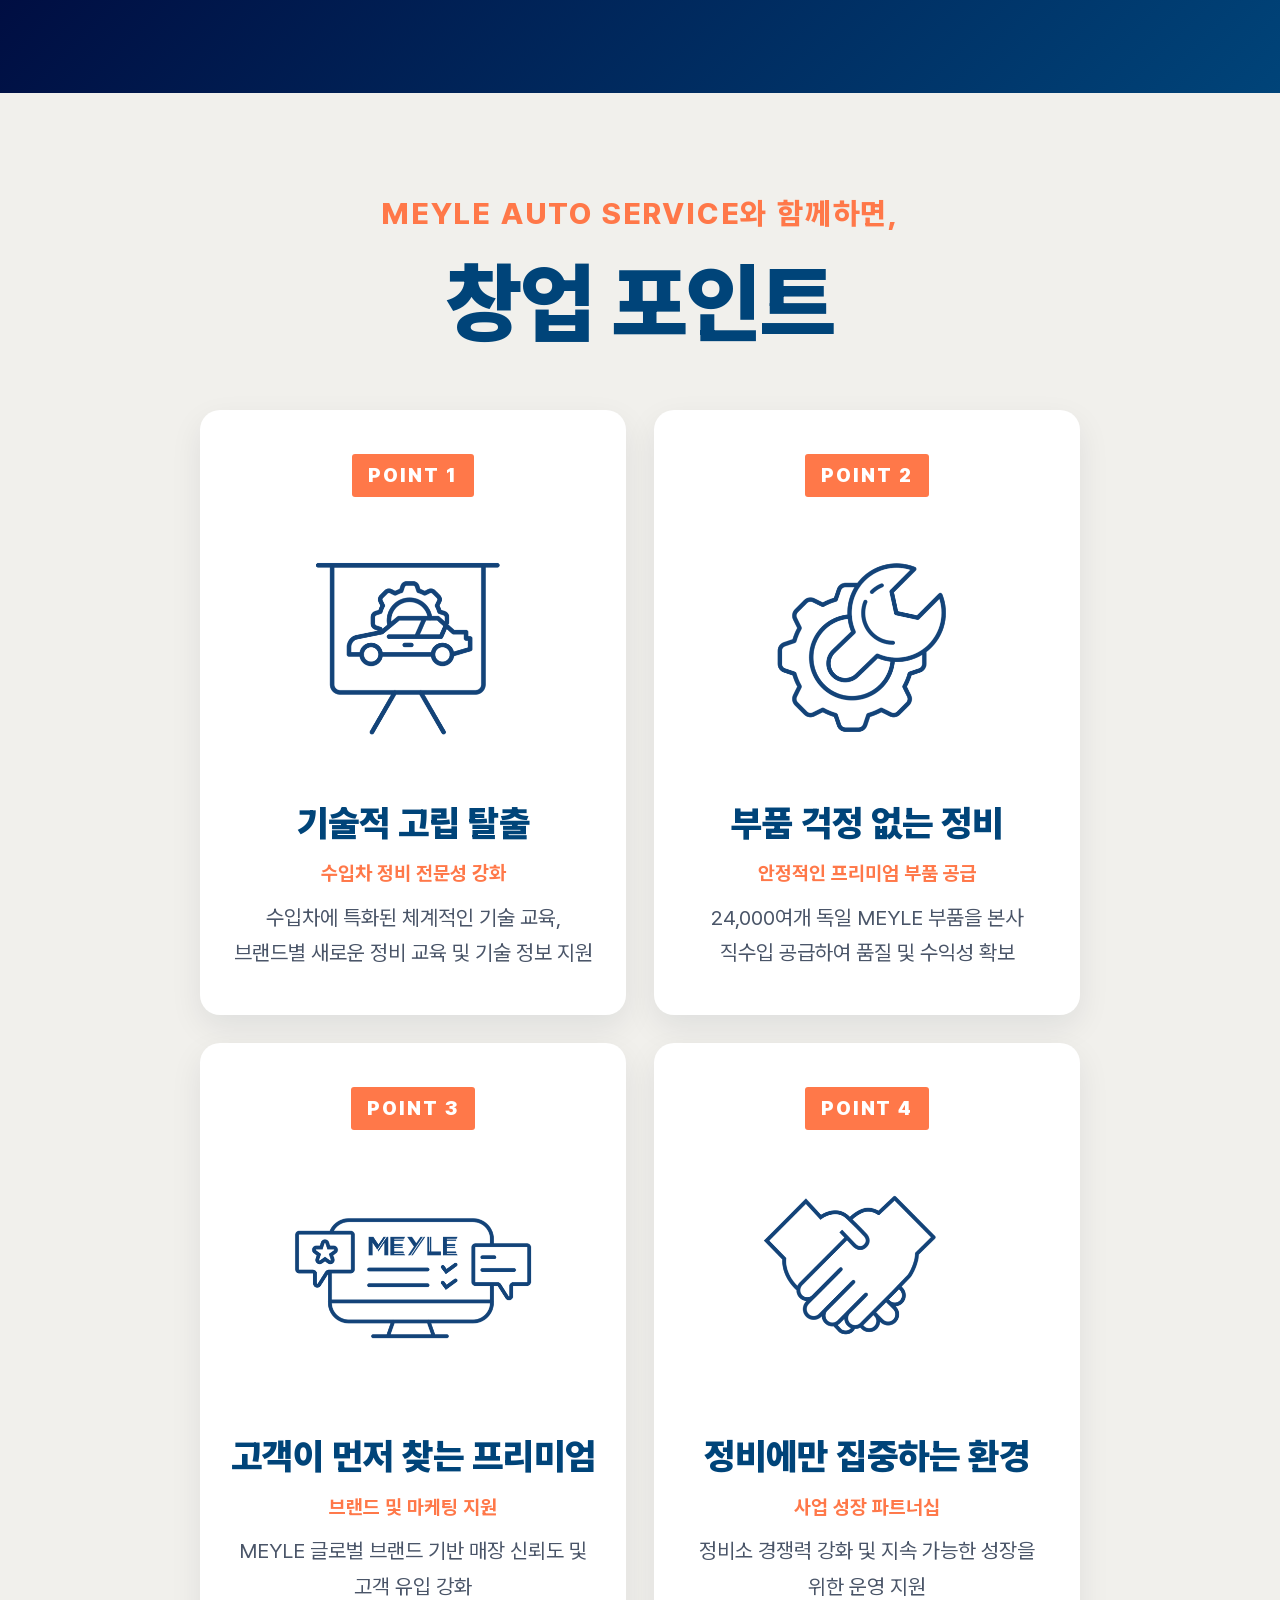
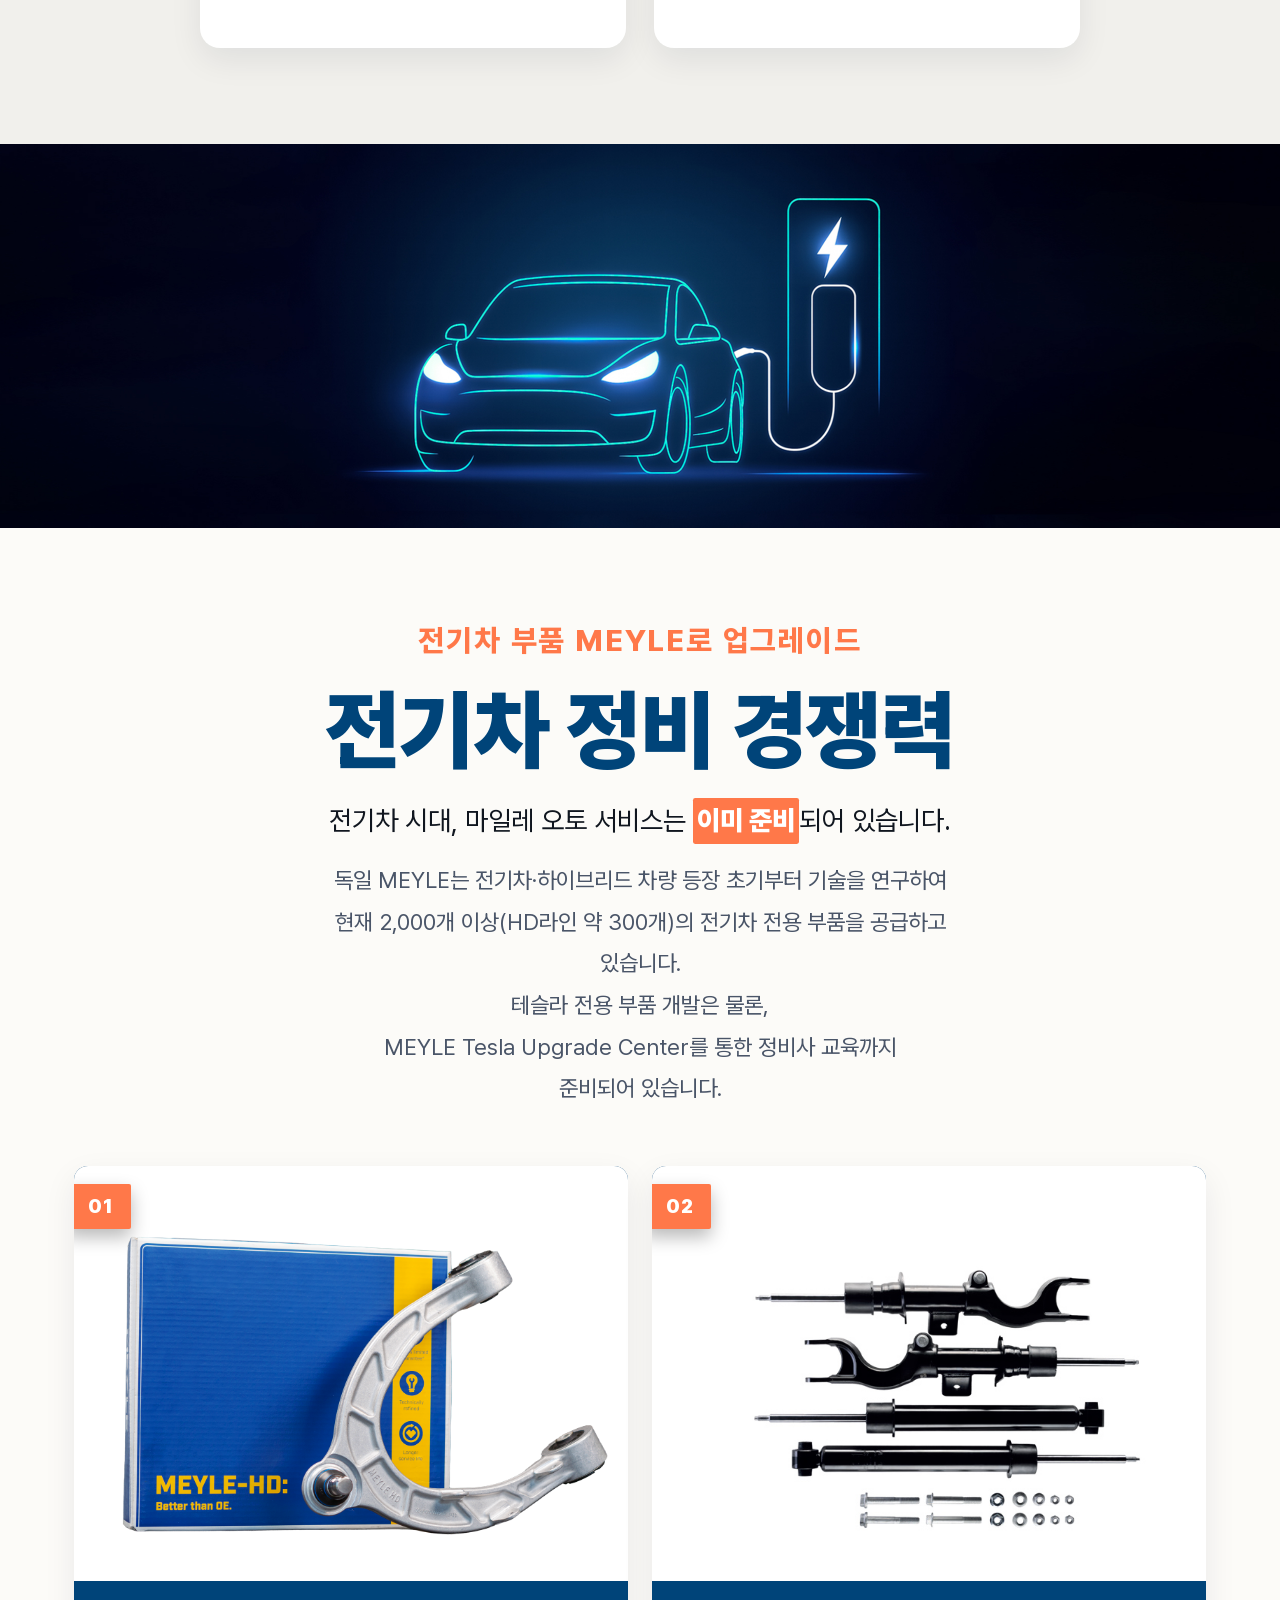
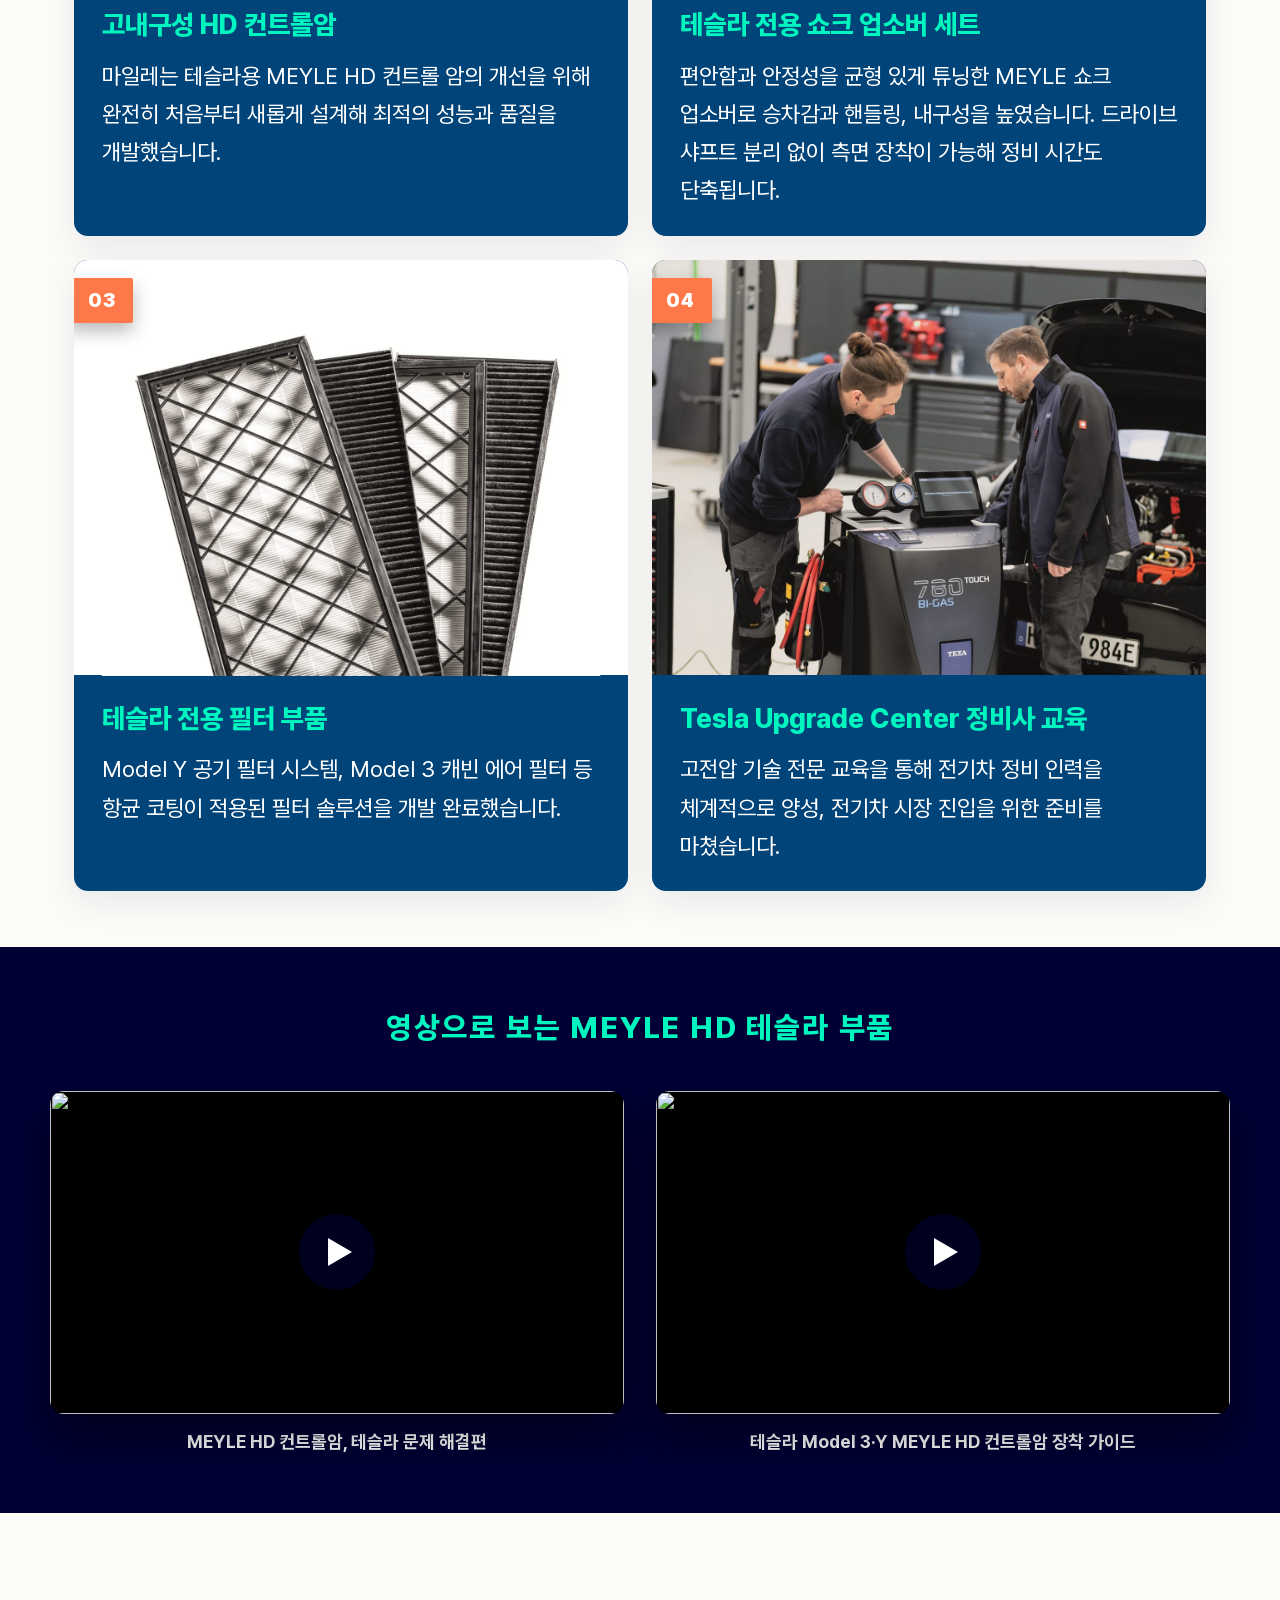
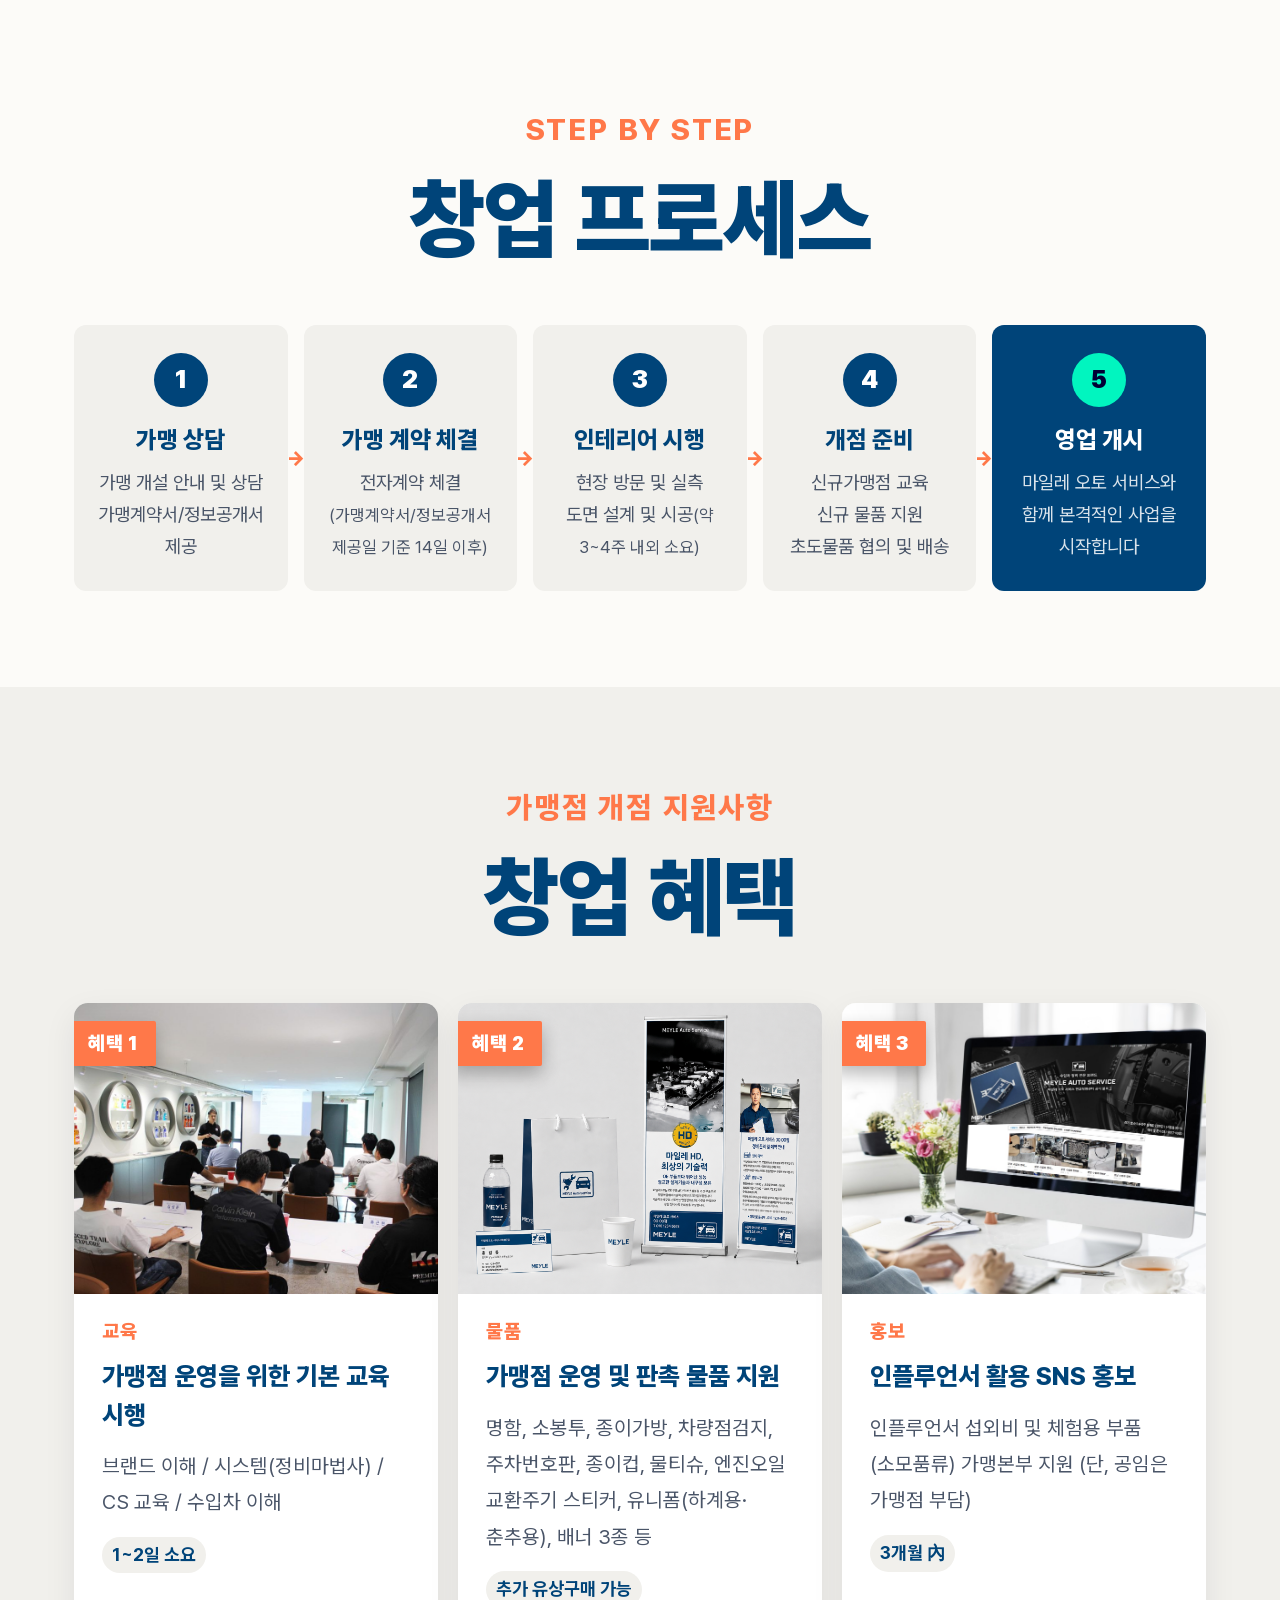
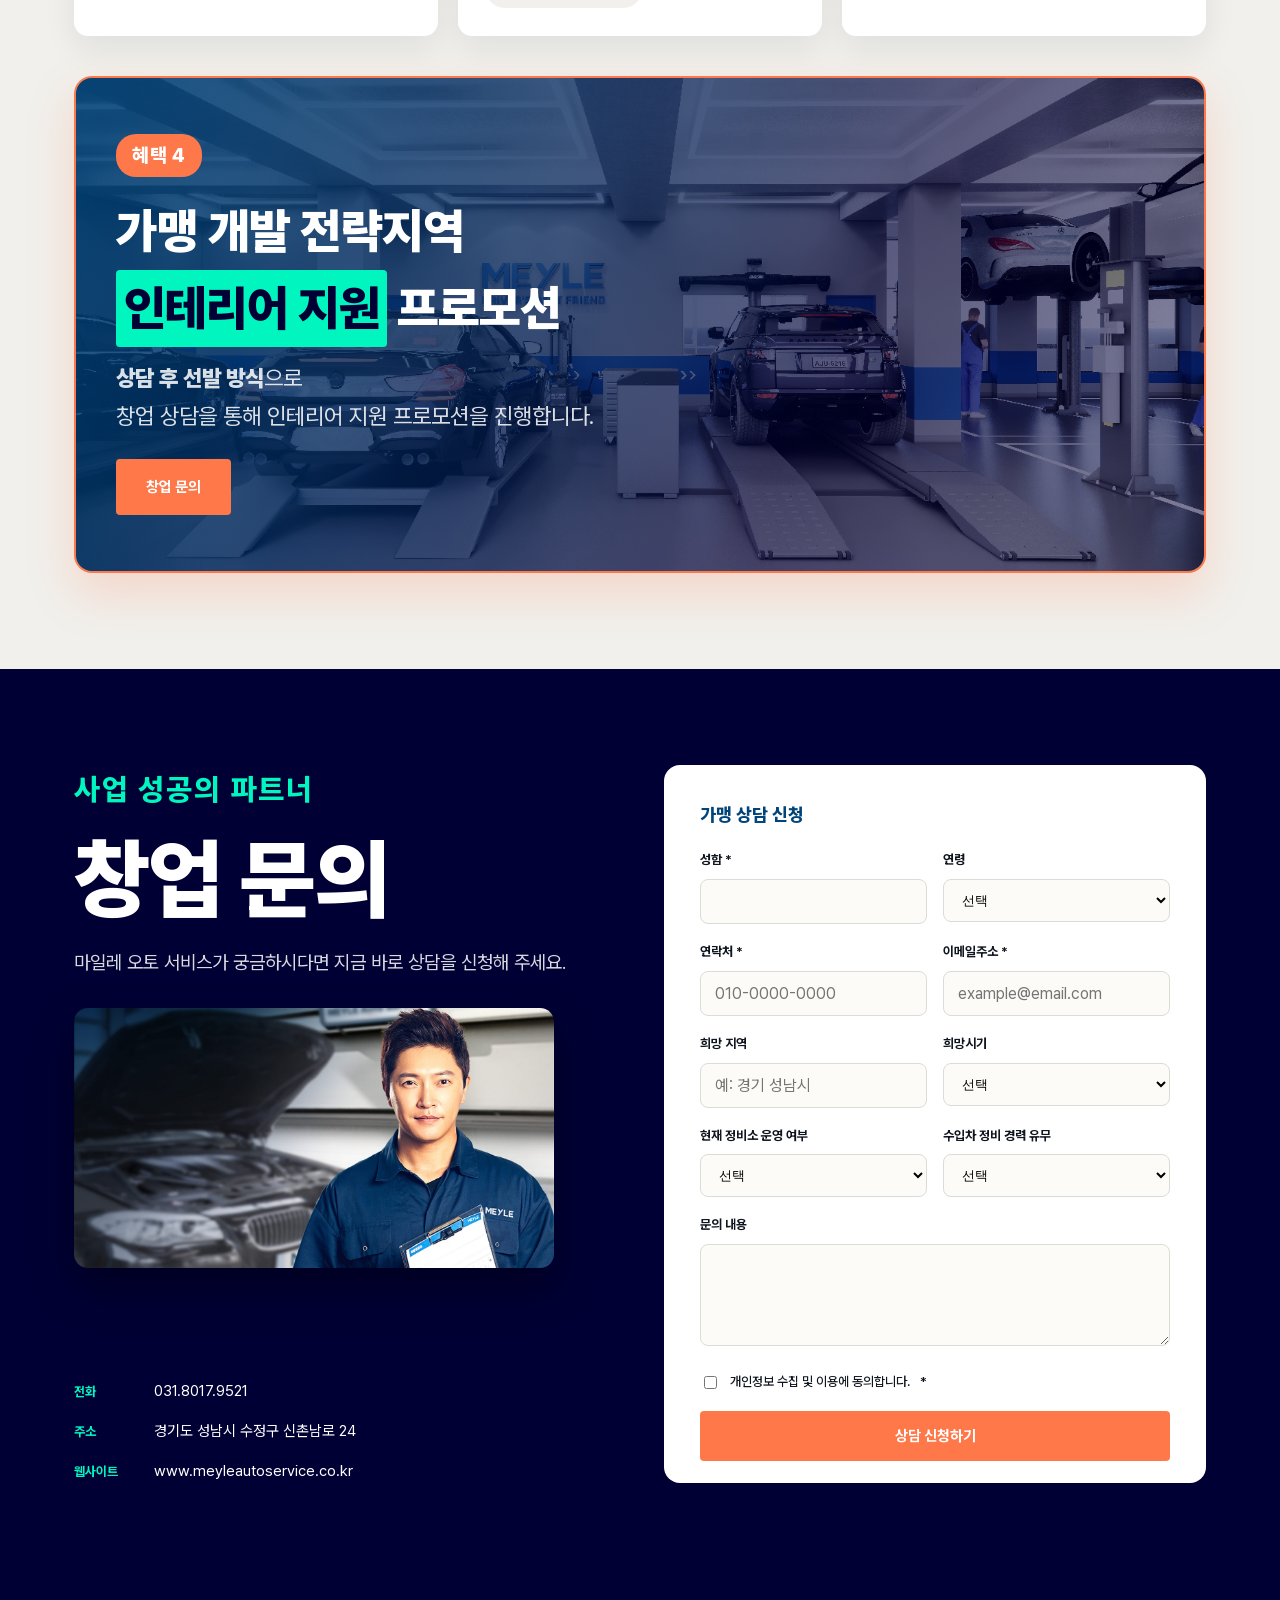
==== commit d35e3c1f: "Fix stat intro text to 13 years ago (2010-2023) instead of 5" ====
--- a/index.html
+++ b/index.html
@@ -94,7 +94,7 @@
               <span class="stat-card__label-sm">서울 기준</span>
               <span class="stat-card__label-lg">자동차 정비소</span>
             </p>
-            <p class="stat-card__intro">5년 전 대비 약</p>
+            <p class="stat-card__intro">13년 전 대비 약</p>
             <div class="stat-huge stat-huge--lift">
               <span class="stat-huge__value">1<span class="stat-huge__comma">,</span>000</span>
             </div>
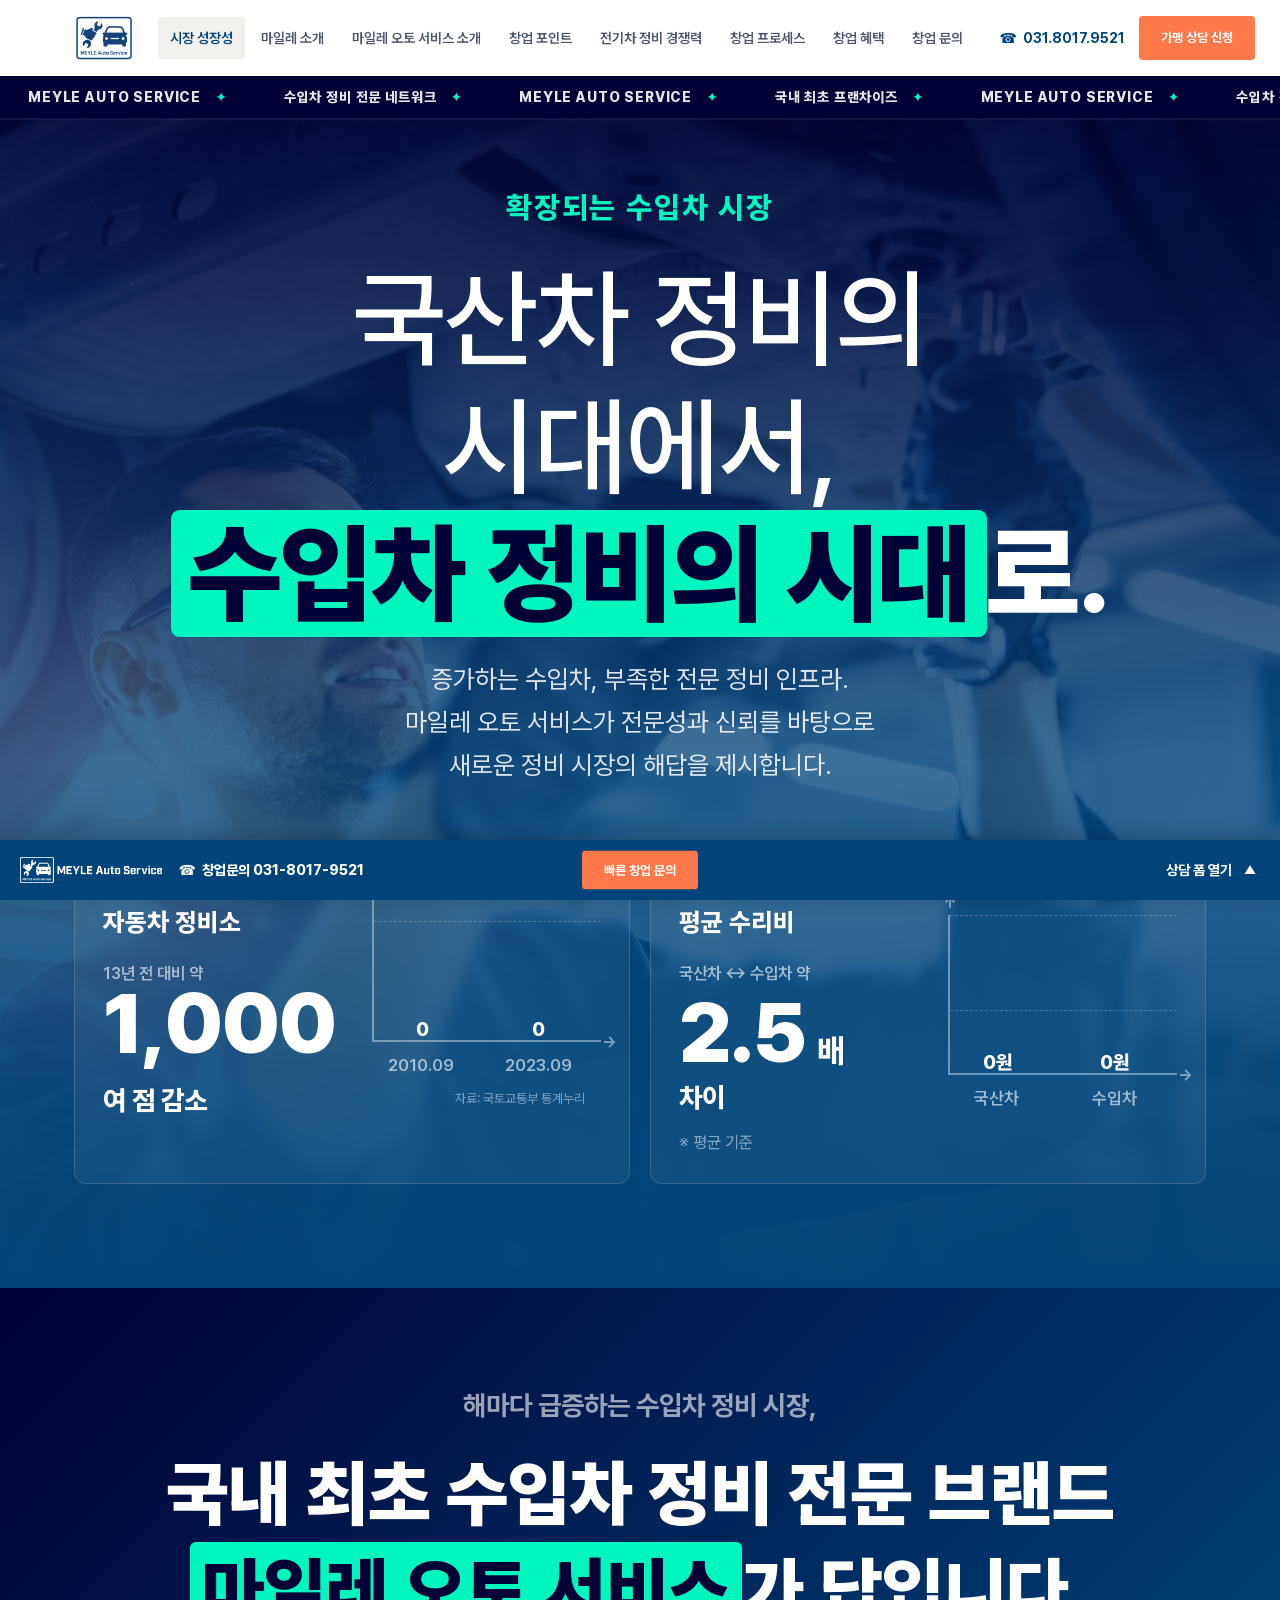
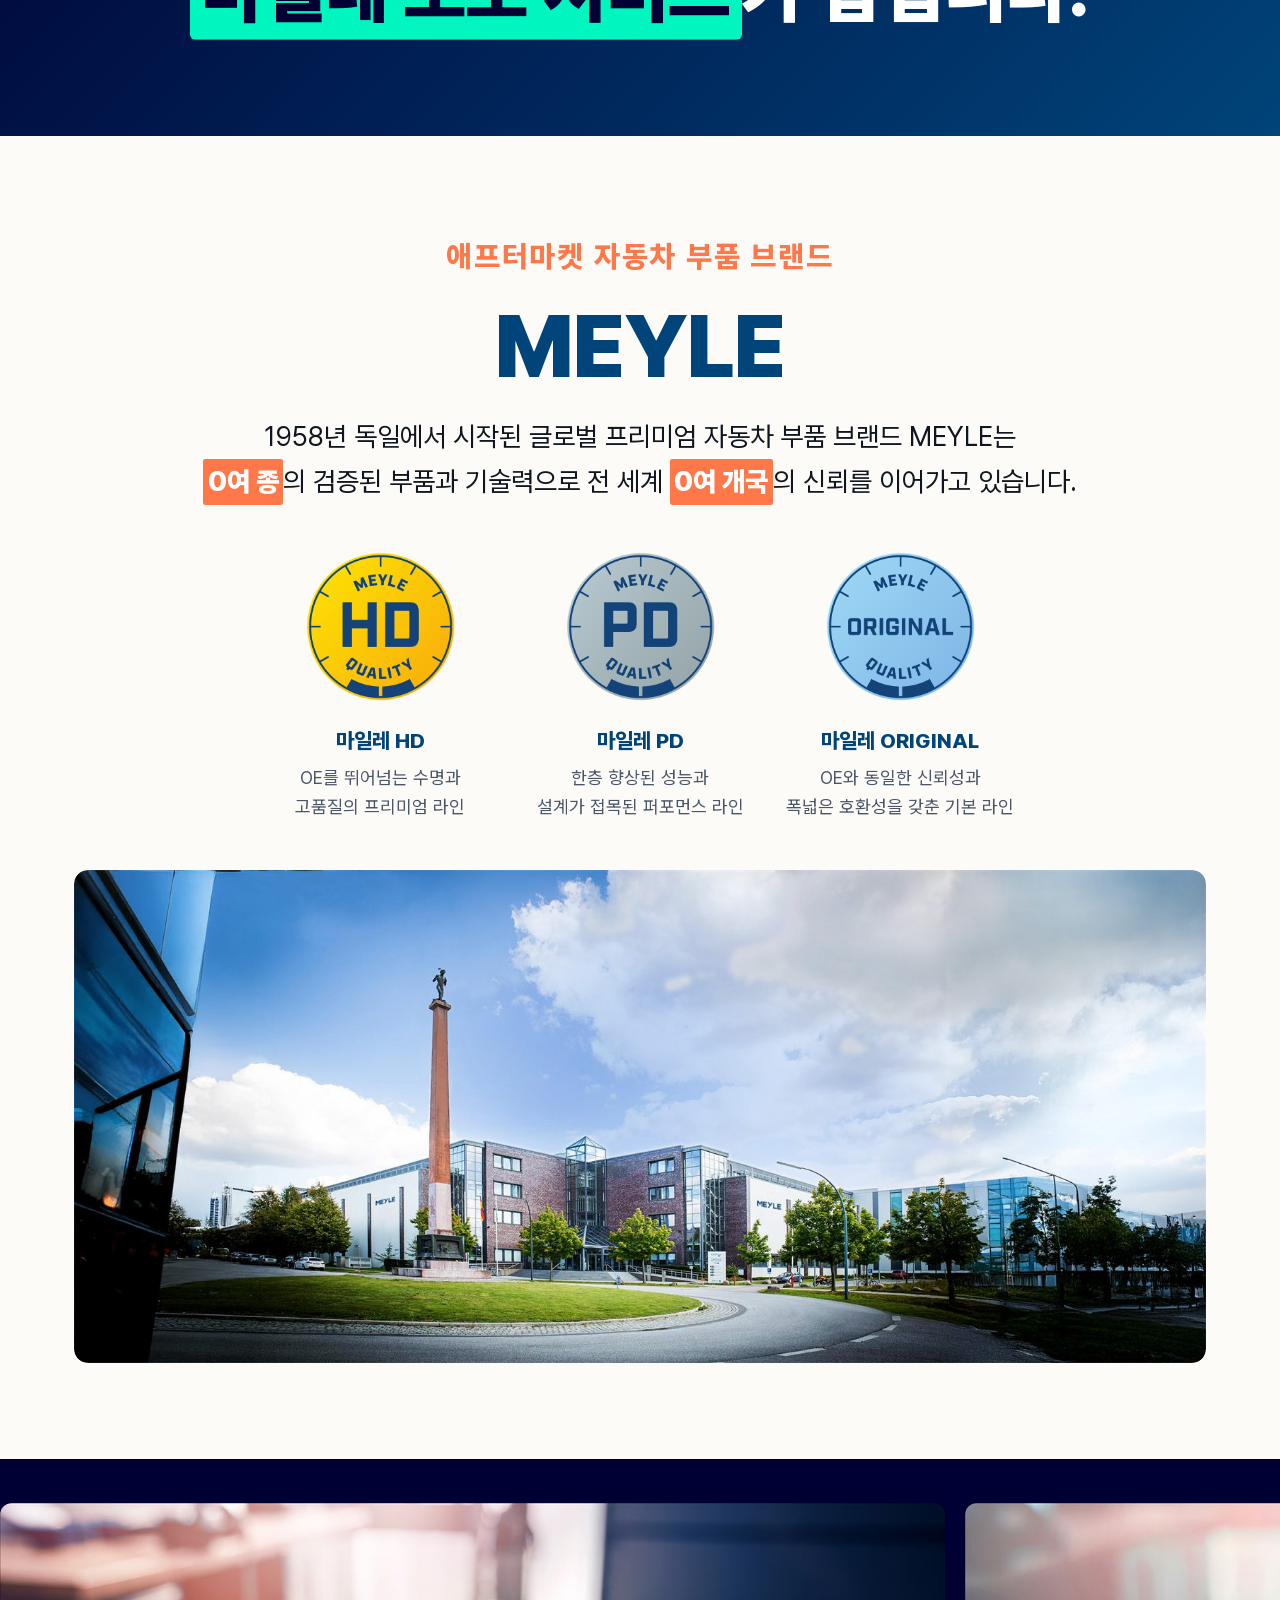
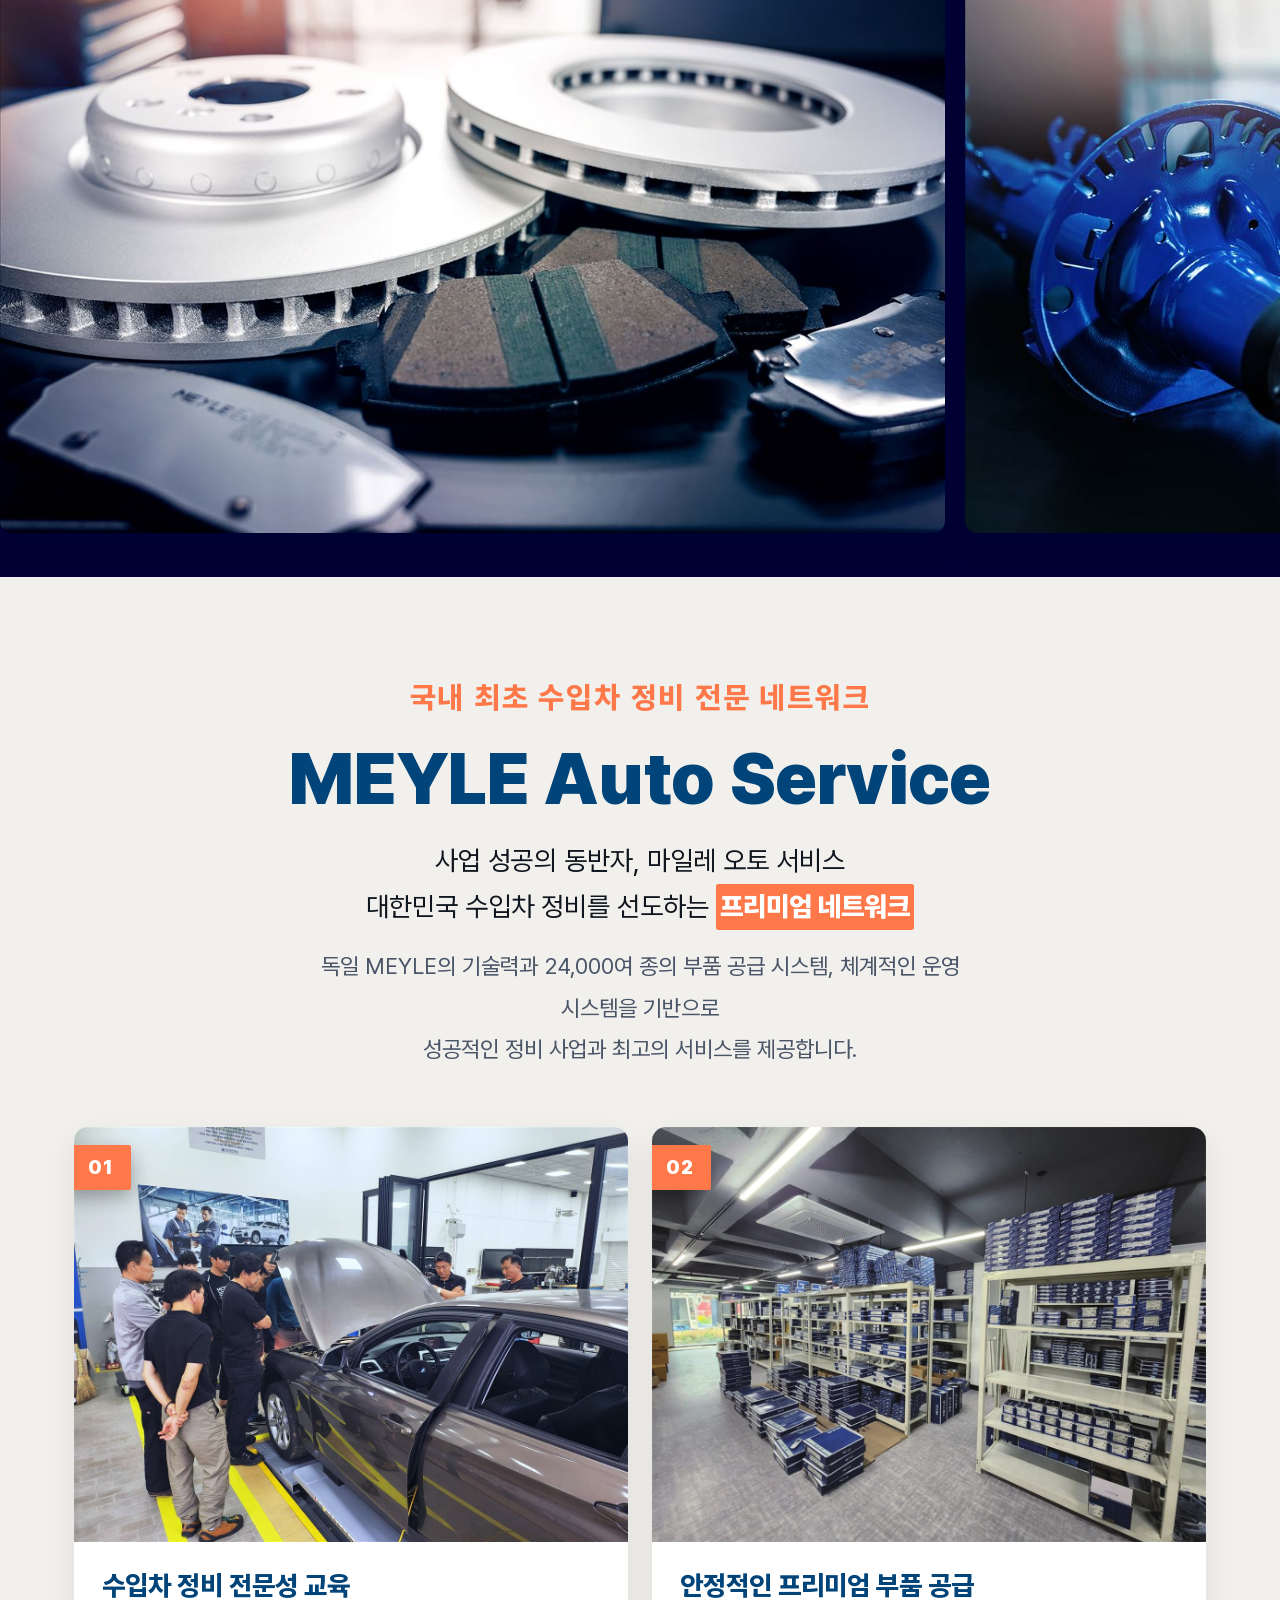
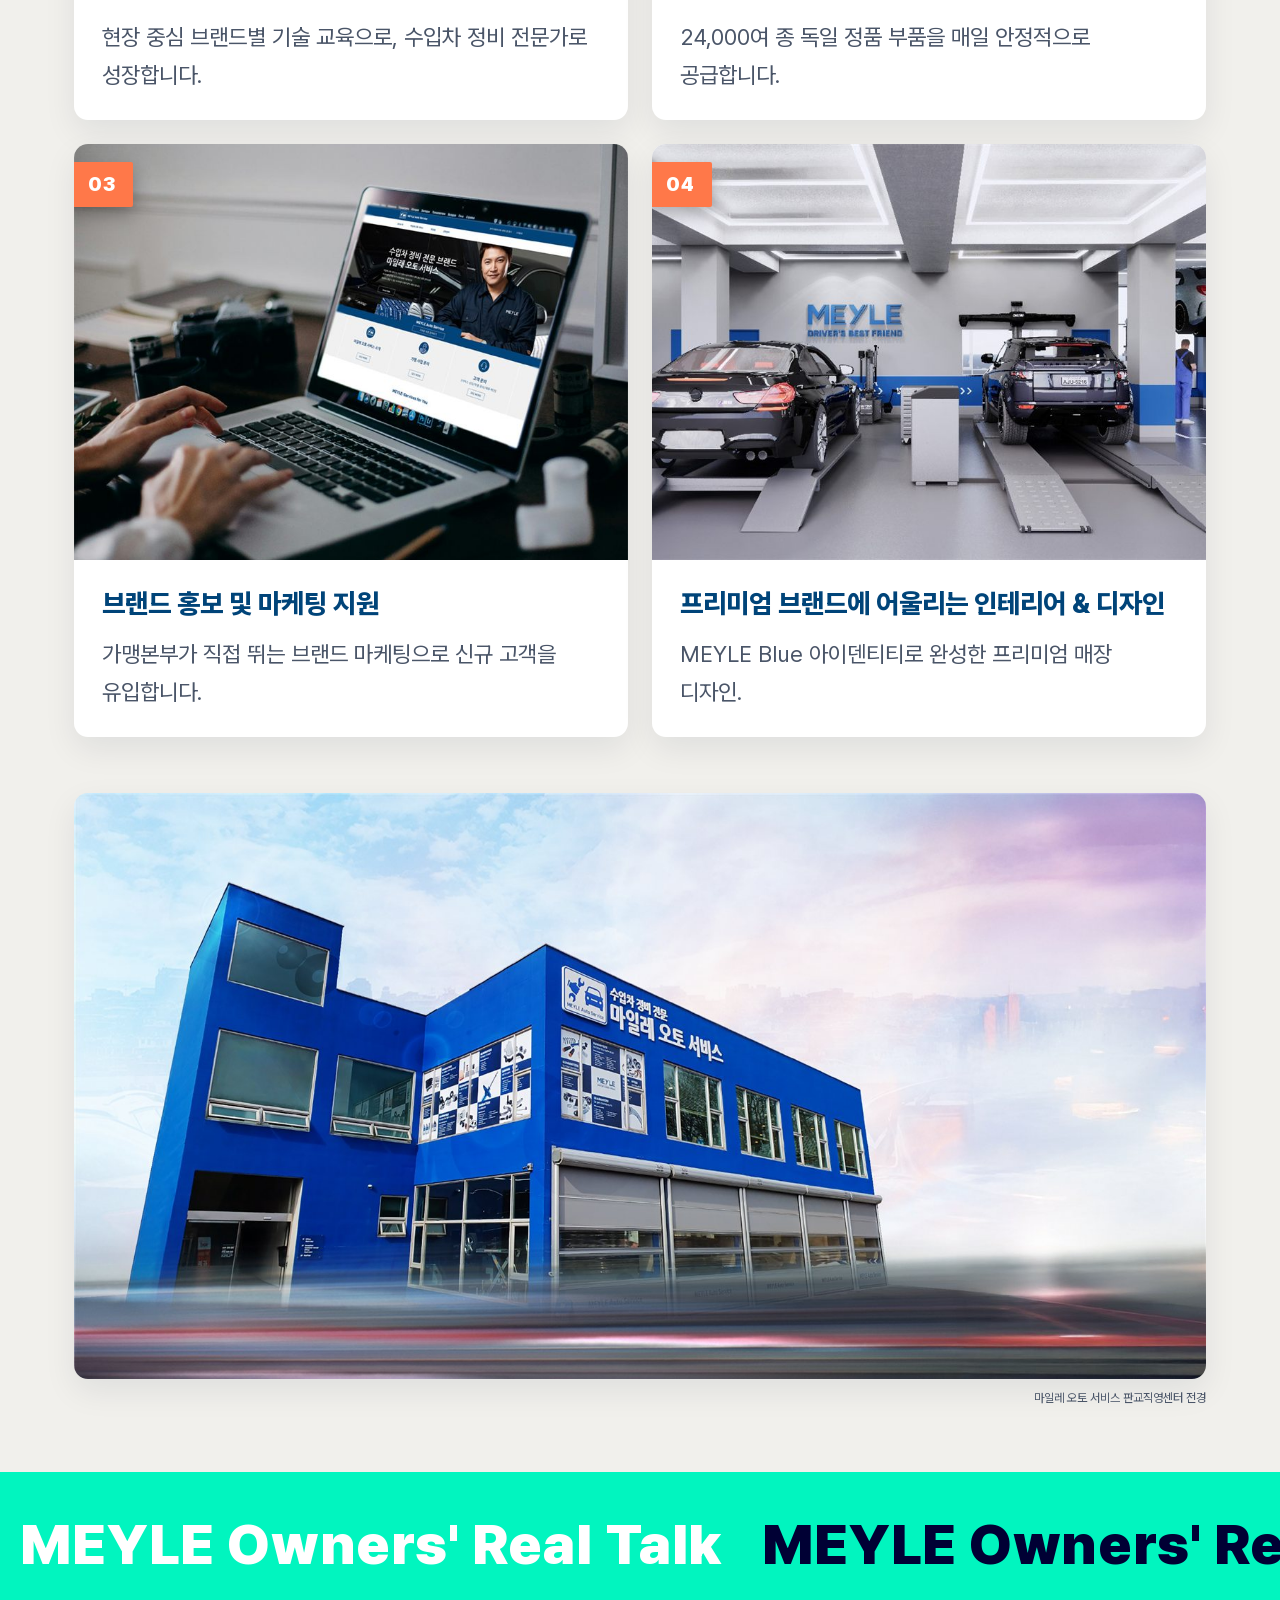
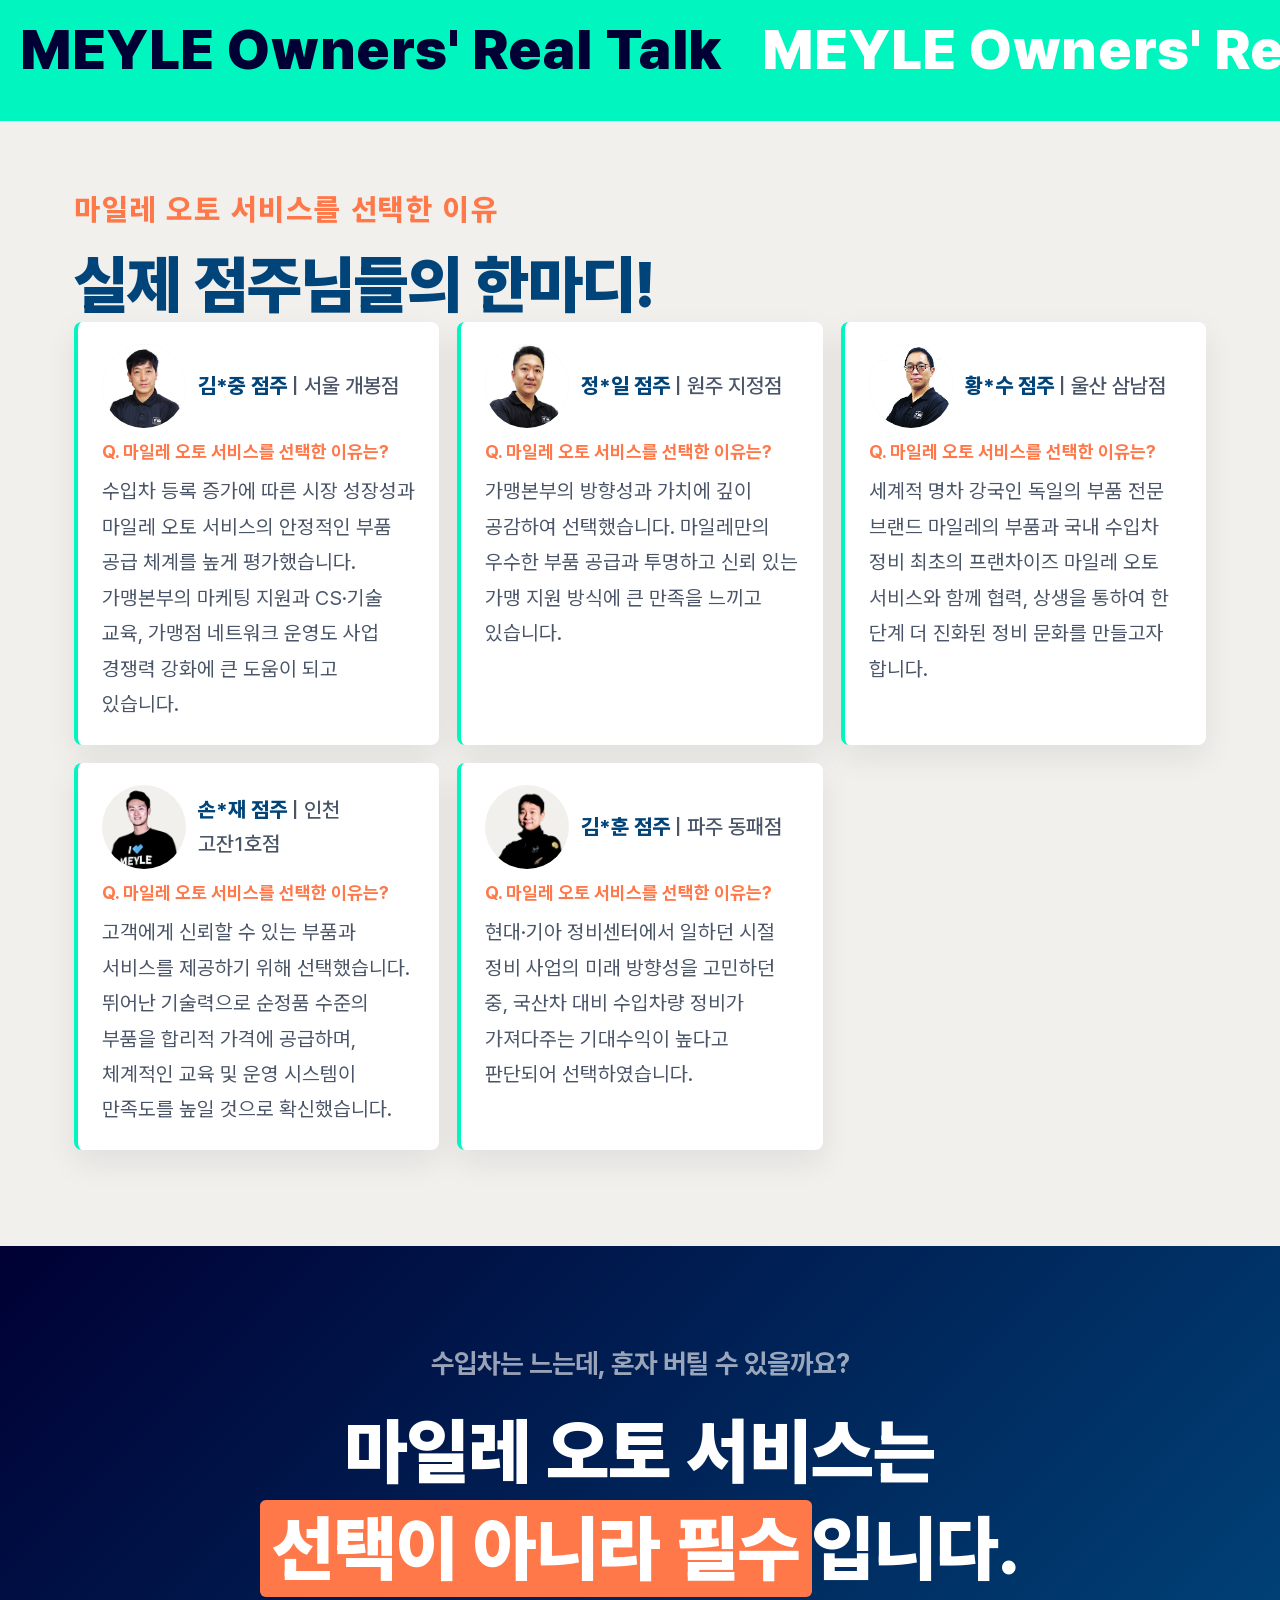
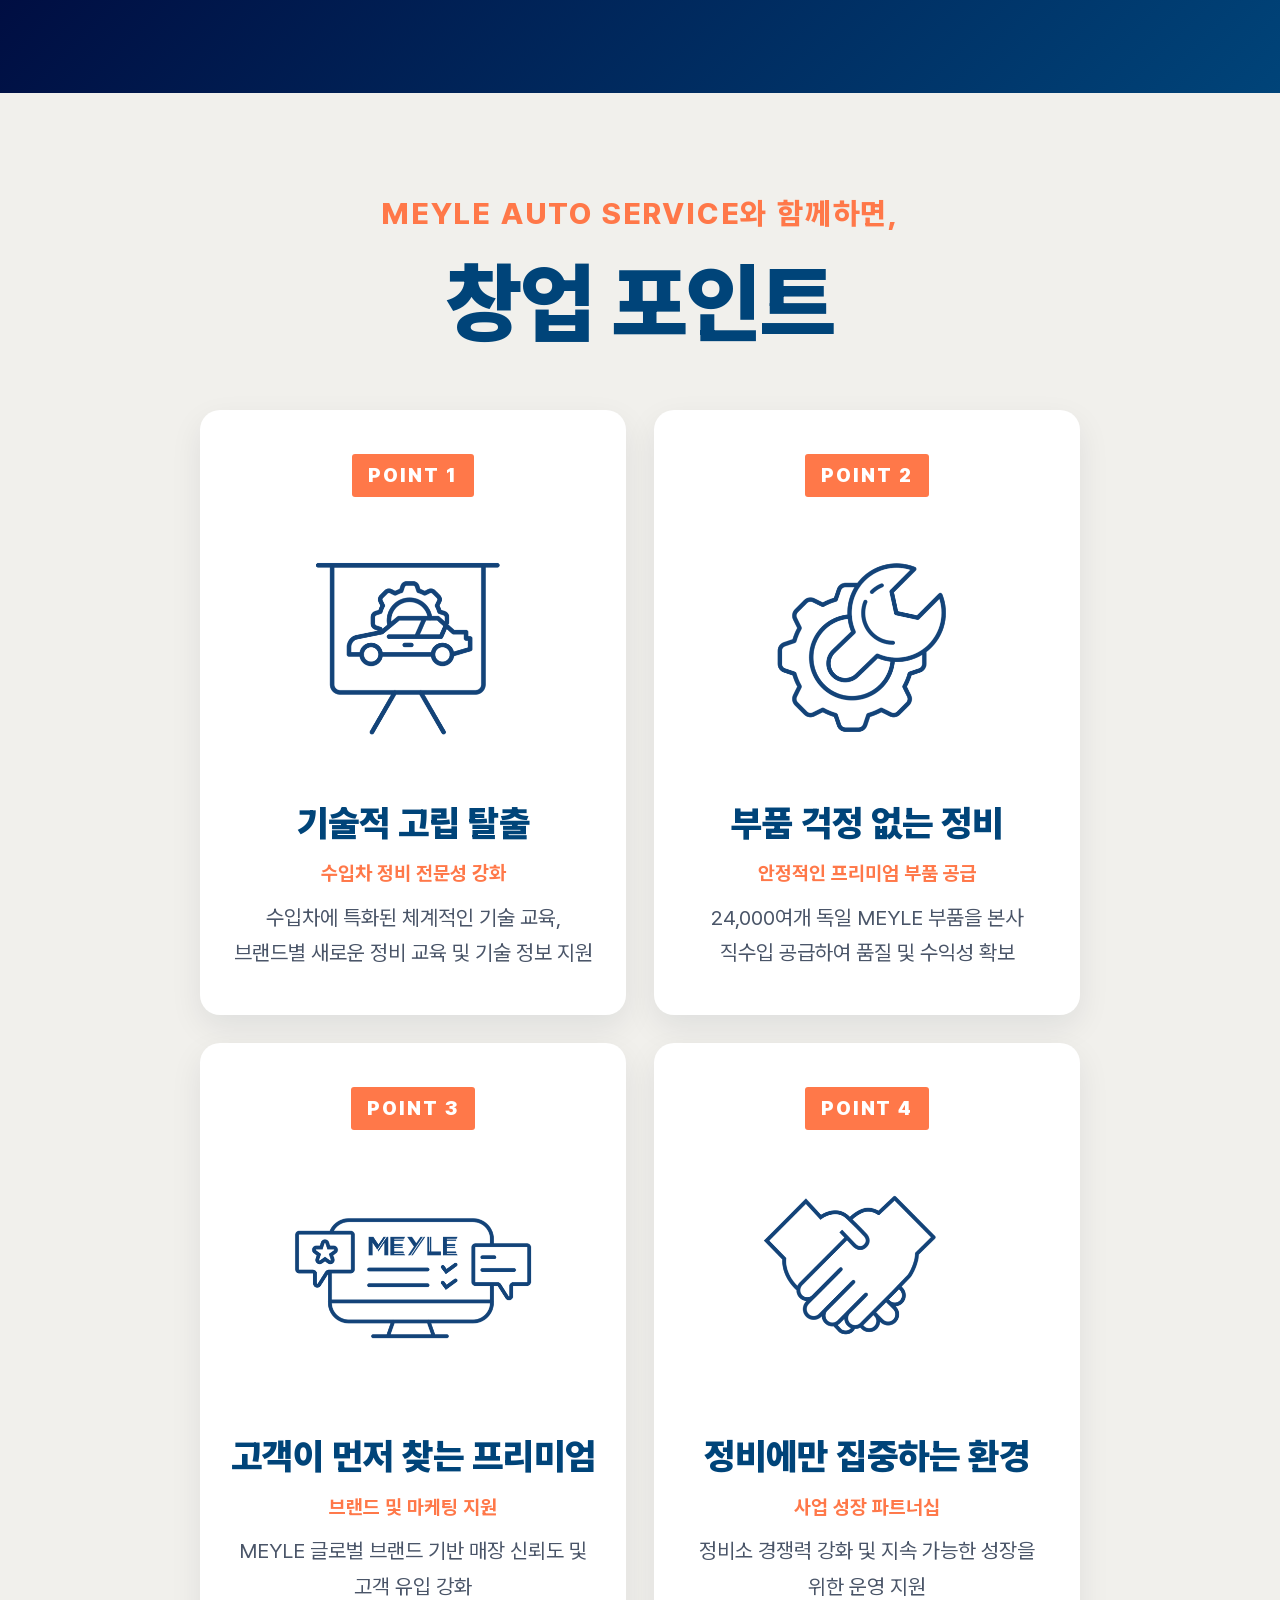
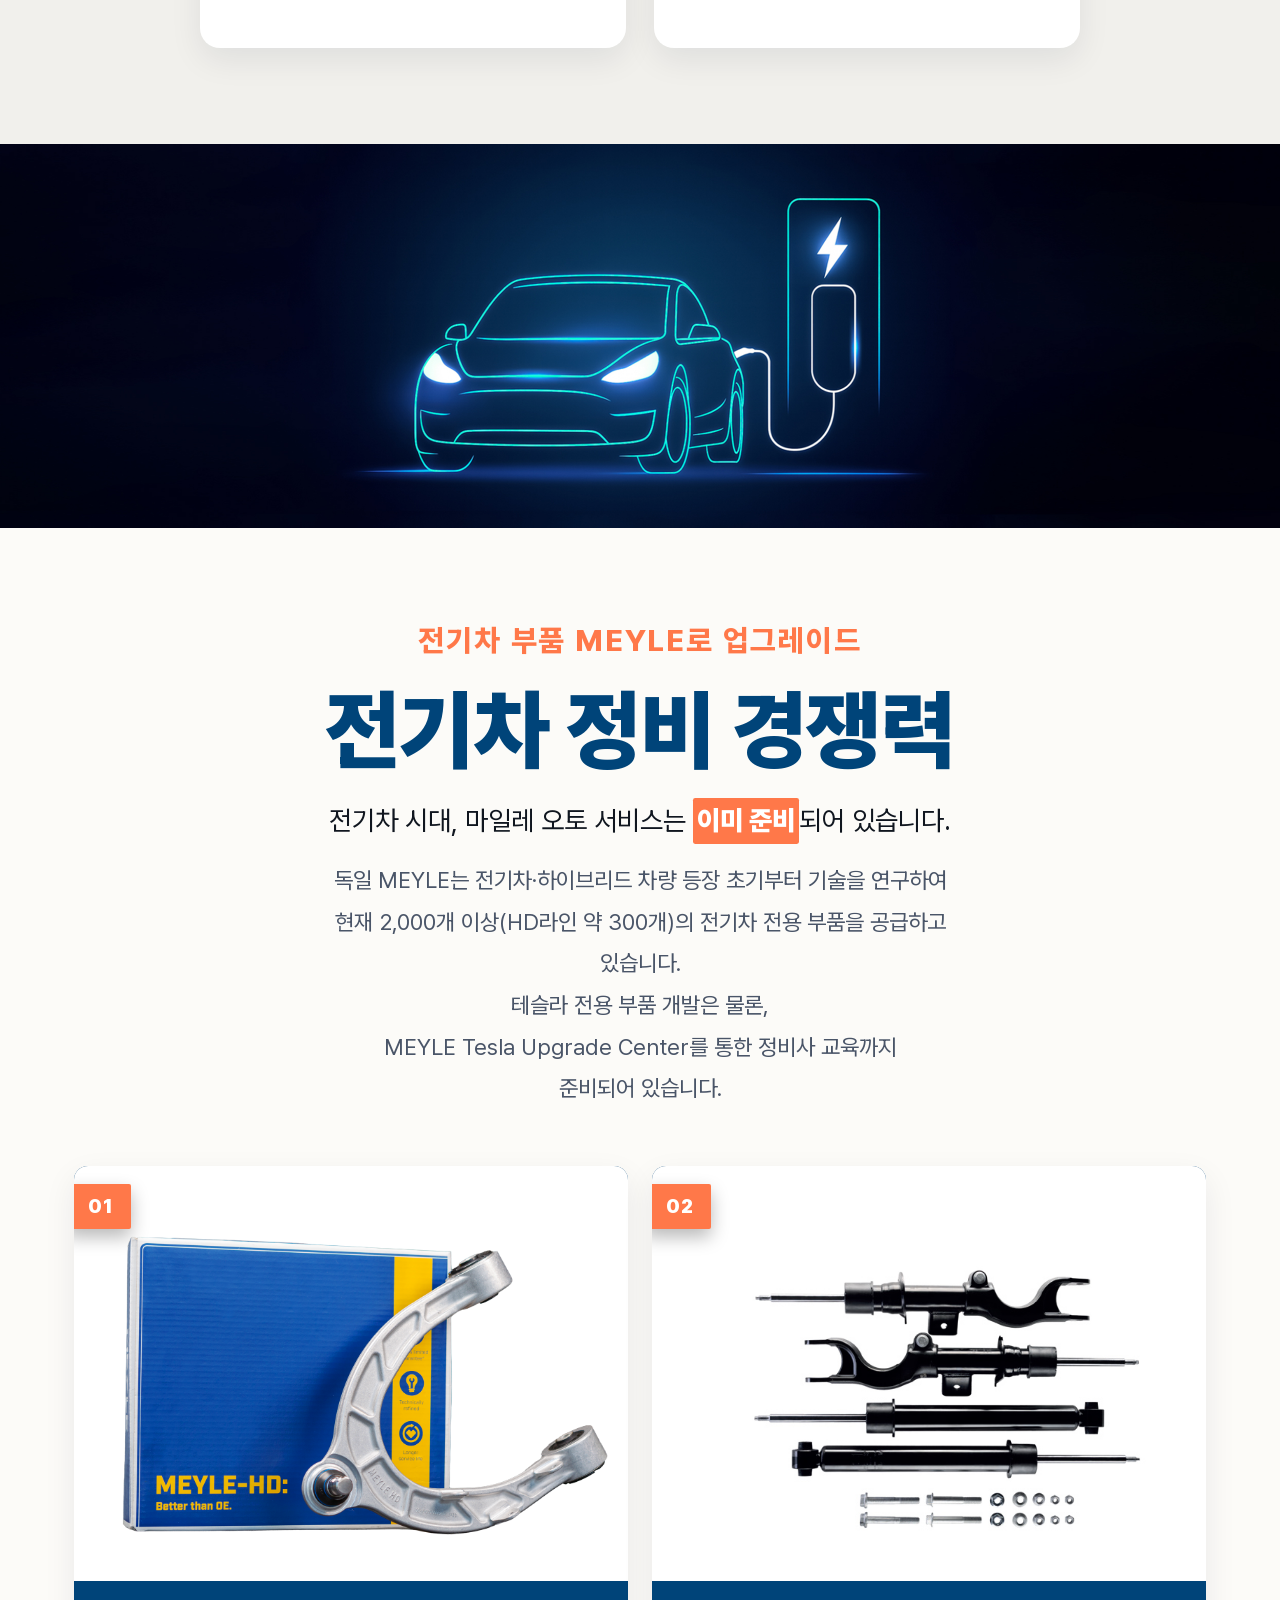
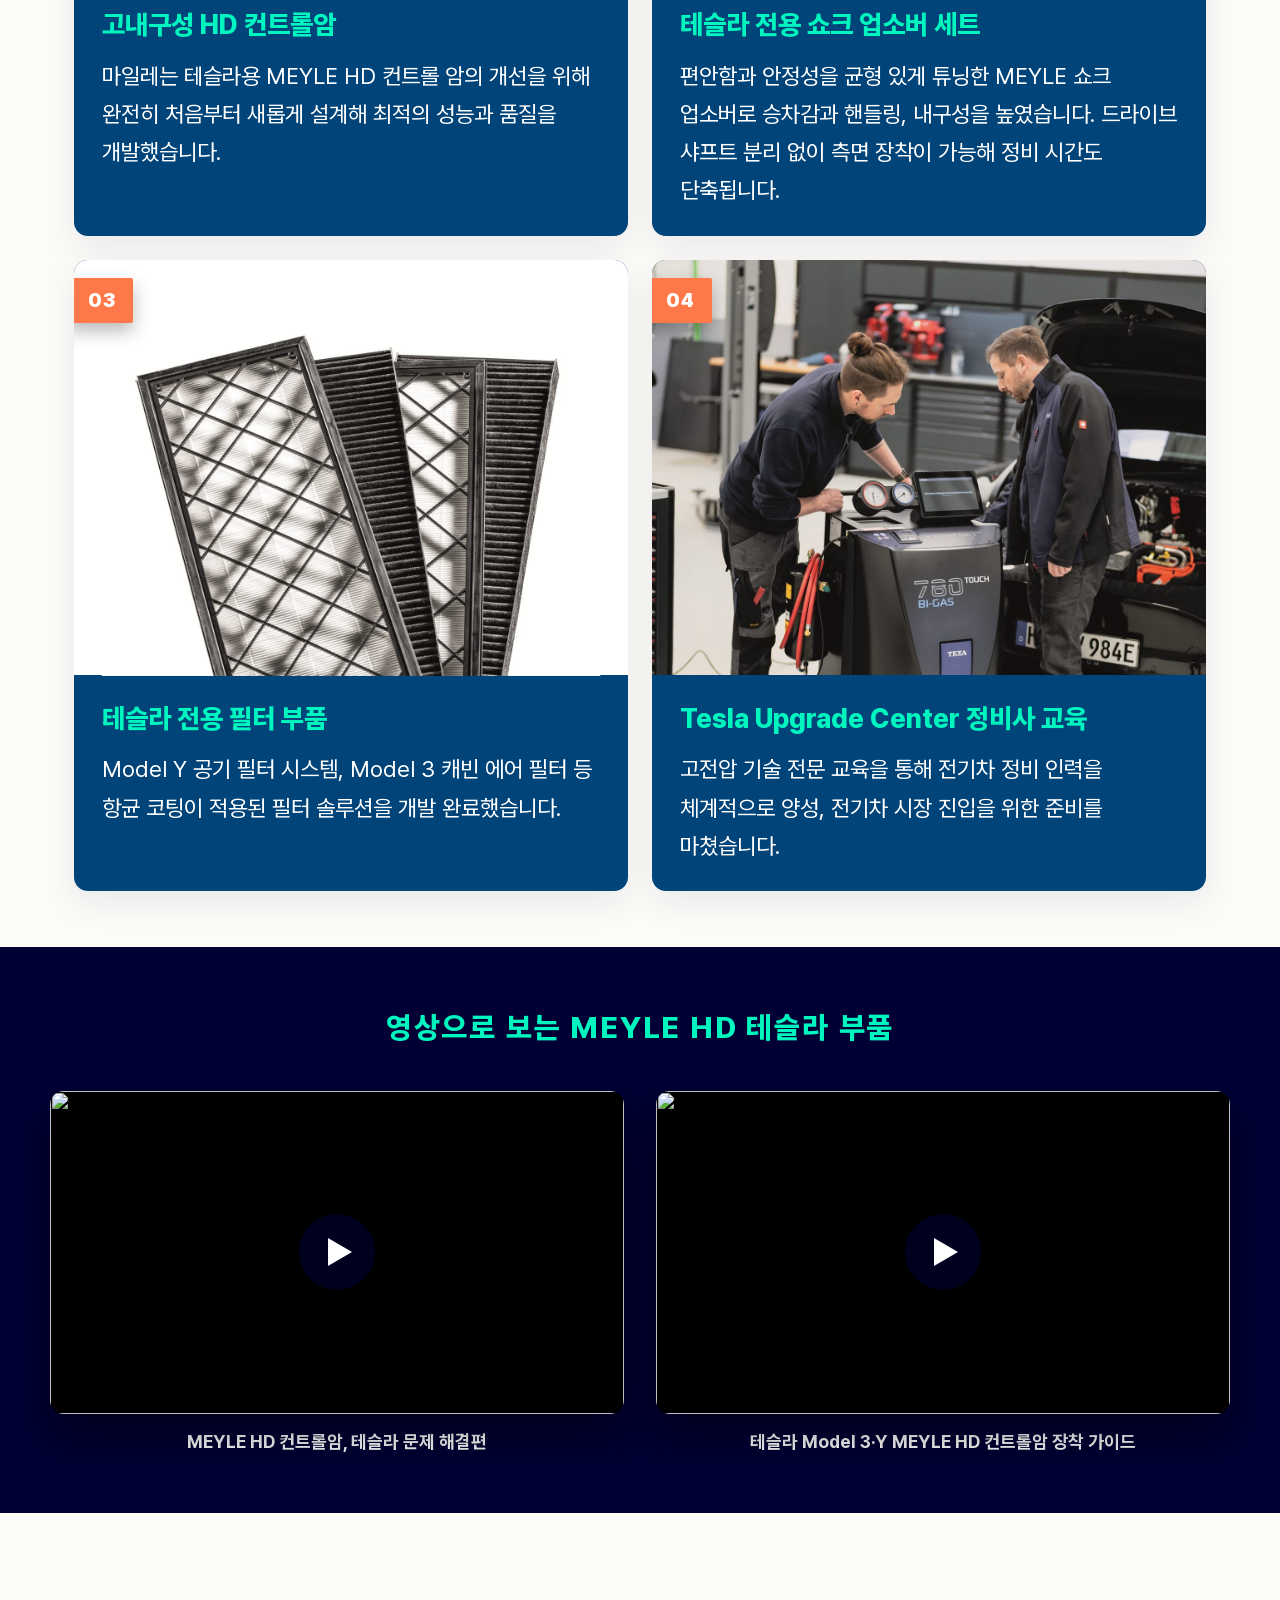
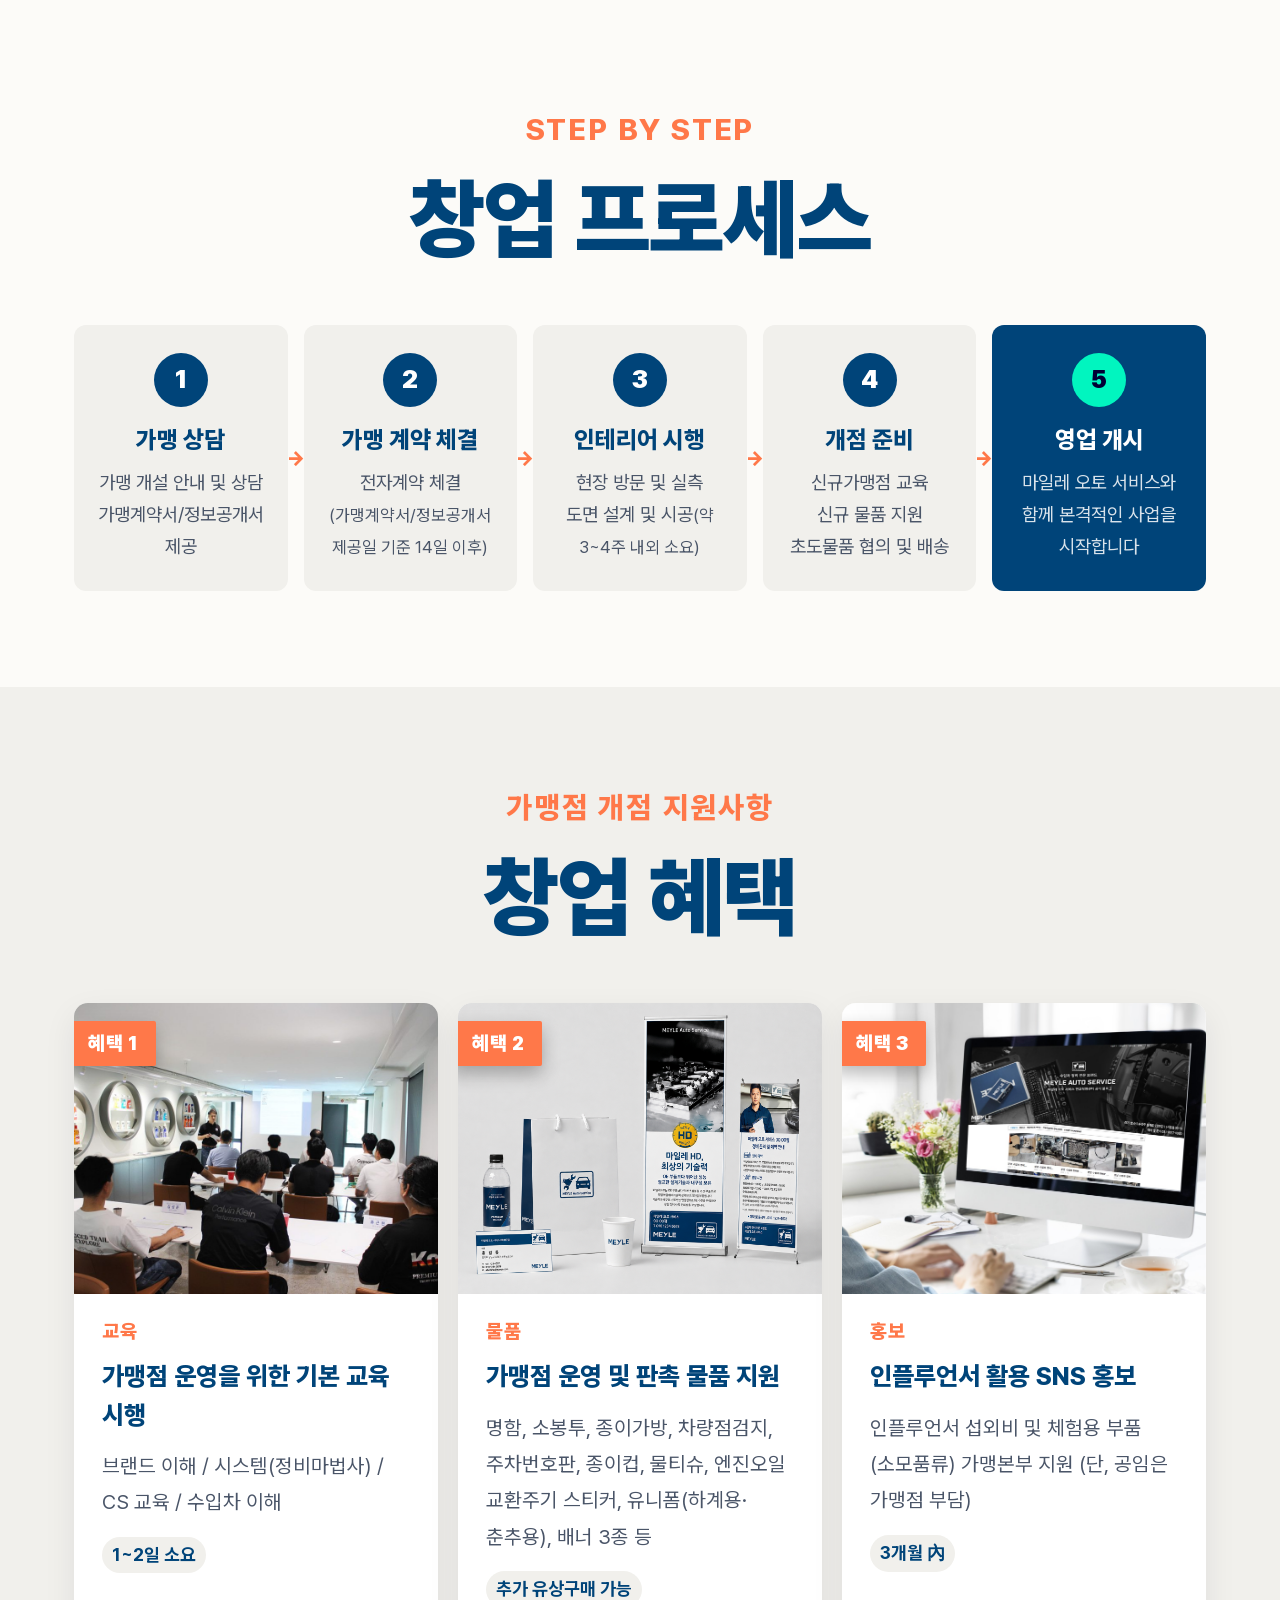
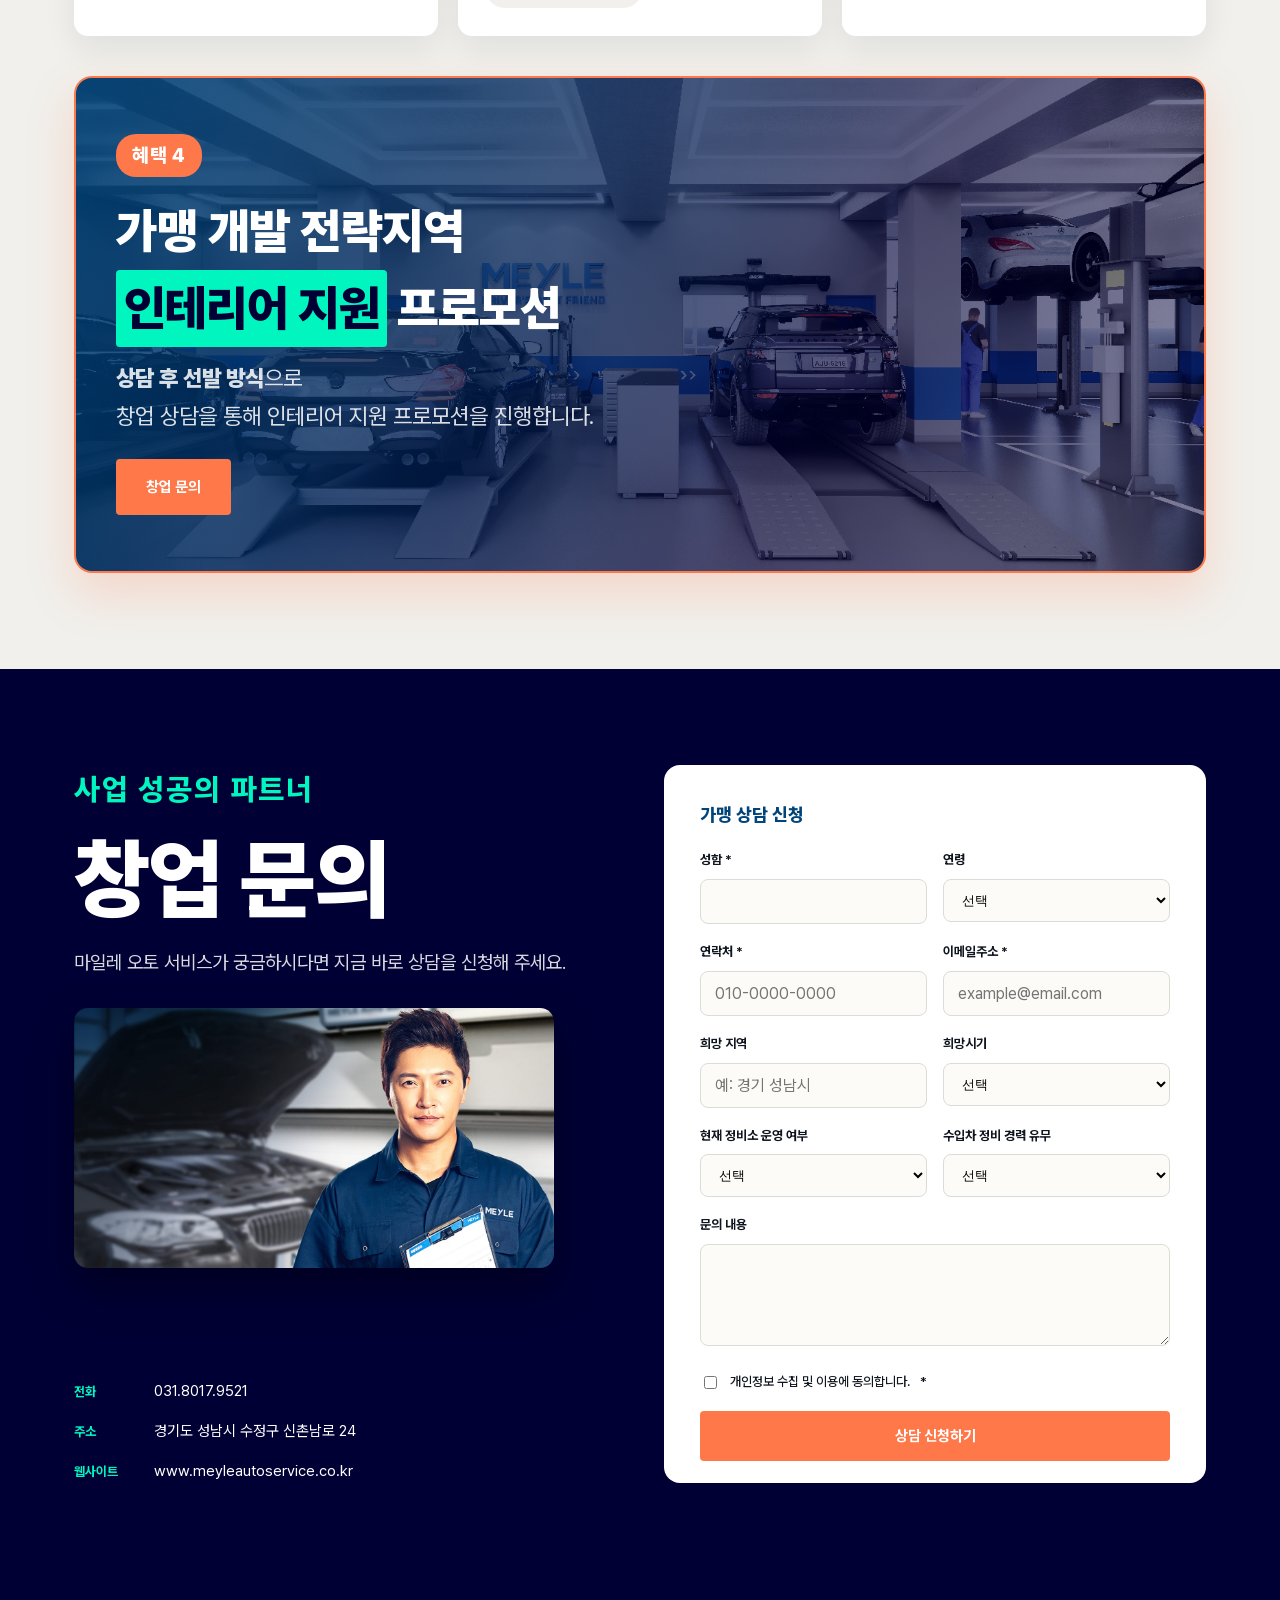
==== commit cae7e4a5: "Shorten trend arrow so arrowhead no longer overlaps the 2,786 stat text Co-Authored-By: Claude Sonne" ====
--- a/index.html
+++ b/index.html
@@ -102,8 +102,8 @@
           </div>
           <div class="bar-chart-panel">
             <svg class="bar-chart__trend" viewBox="0 0 100 60" preserveAspectRatio="none" aria-hidden="true">
-              <path d="M27,12 C50,-14 72,38 74.2,49.2" pathLength="1" />
-              <polygon points="76.6,59.4 80.3,47.7 67.9,50.1" />
+              <path d="M27,12 C40.8,-3.6 54,27.6 55.3,34.3" pathLength="1" />
+              <polygon points="56.8,40.4 59,33.4 51.5,34.9" />
             </svg>
             <div class="bar-chart" role="img" aria-label="자동차 정비소 수, 2010년 9월 3711곳에서 2023년 9월 2786곳으로 감소">
               <div class="bar-chart__plot">
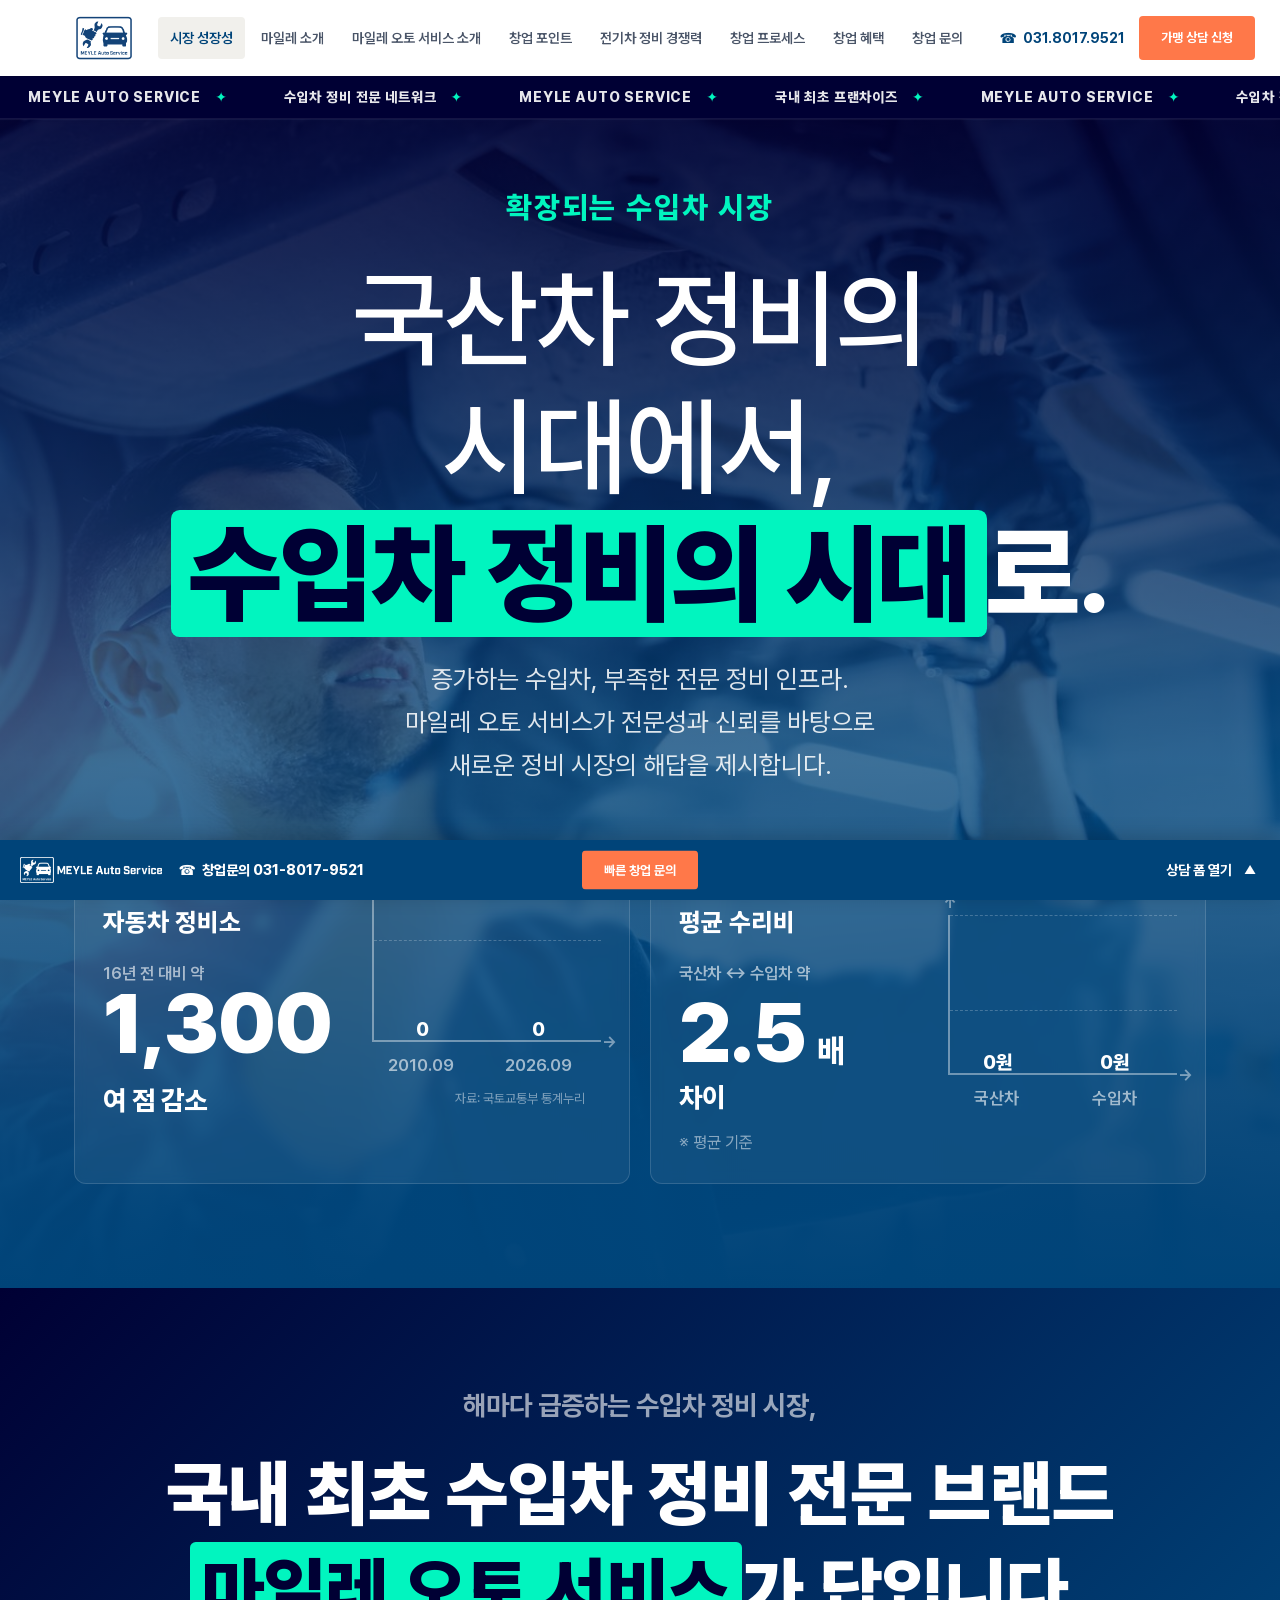
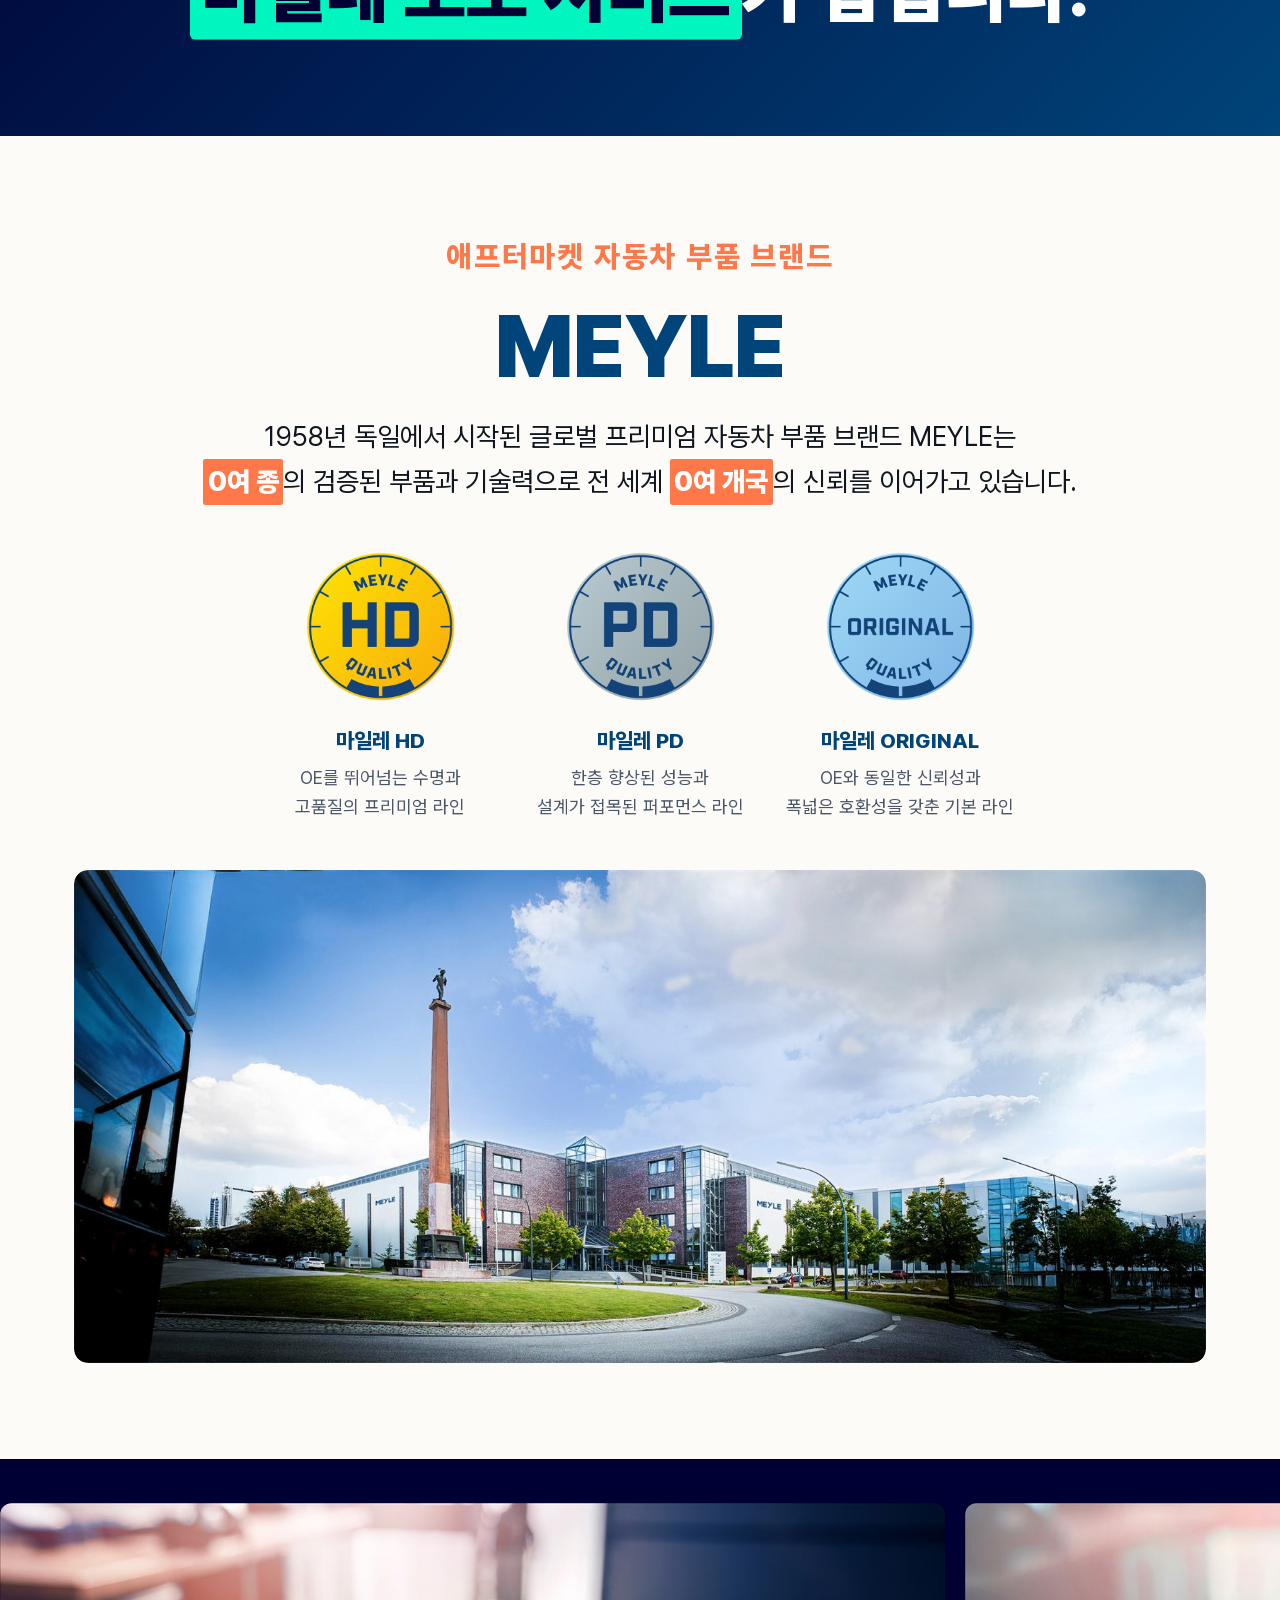
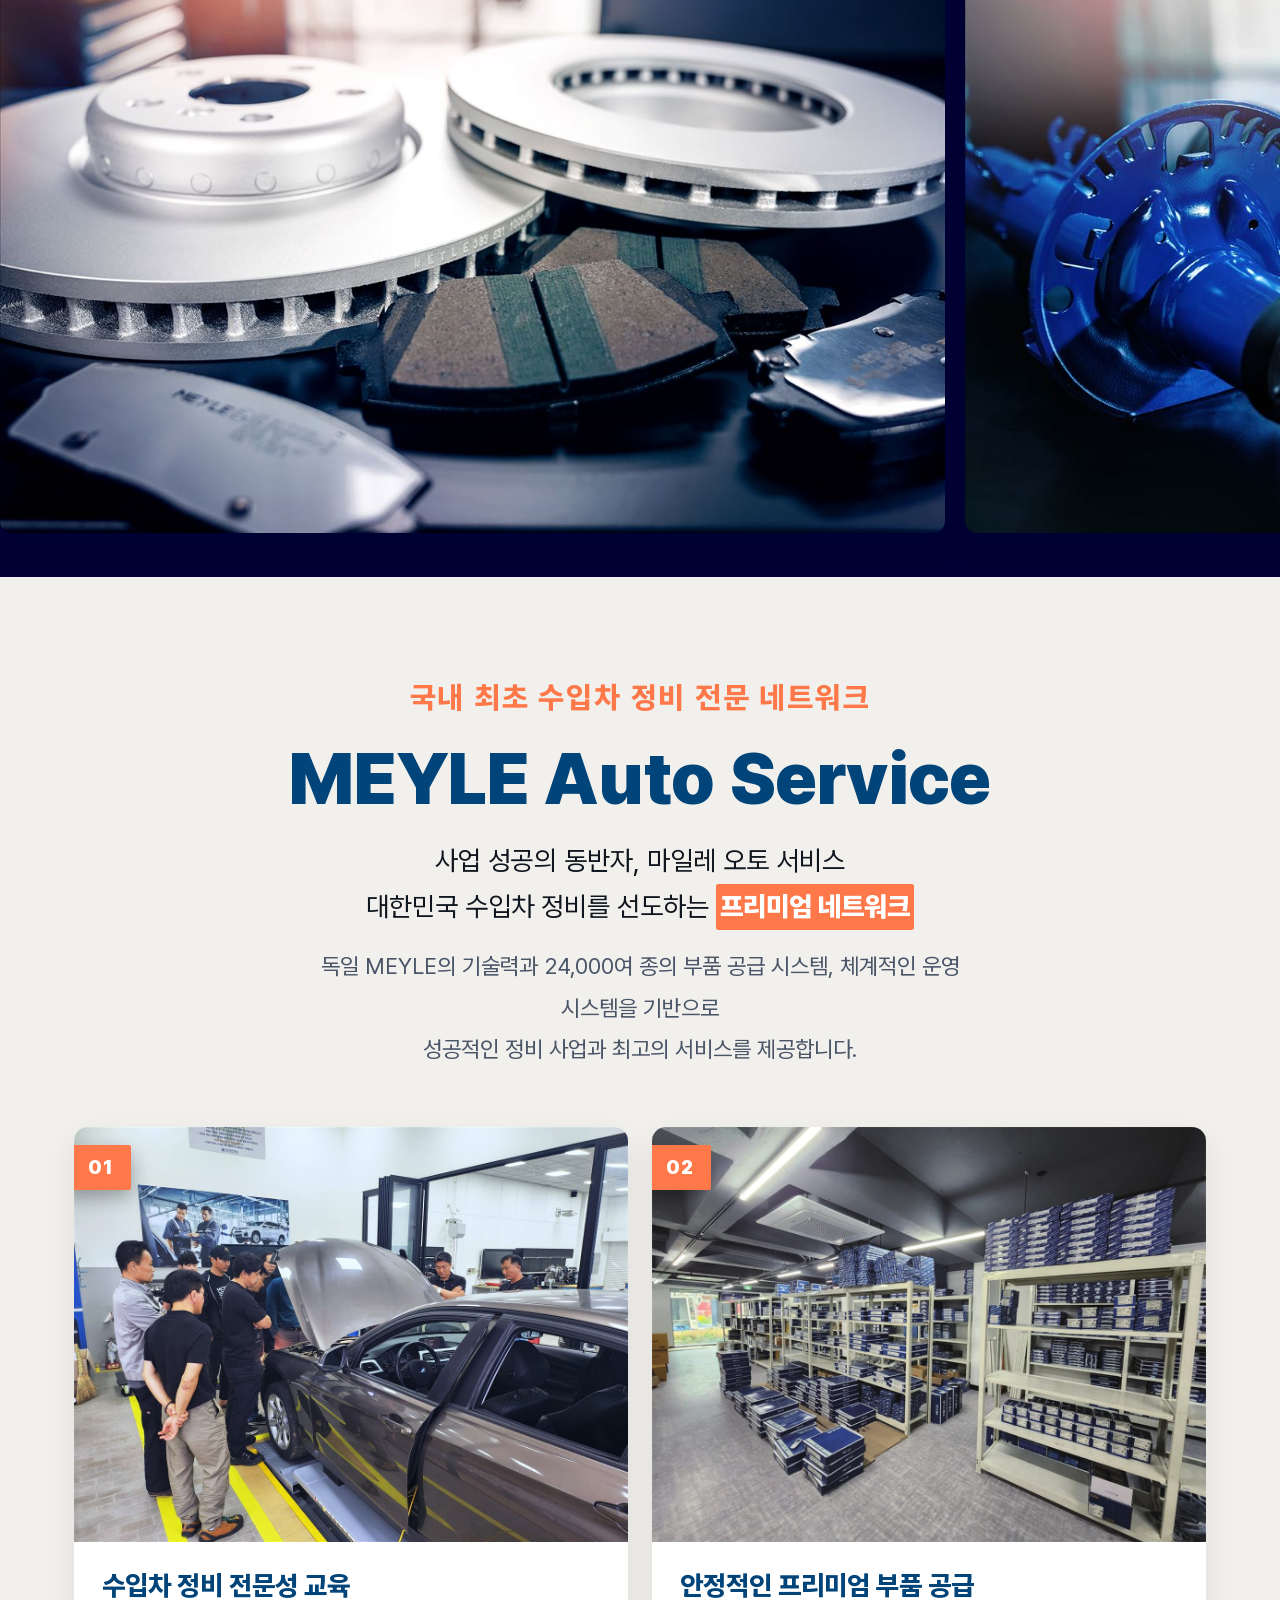
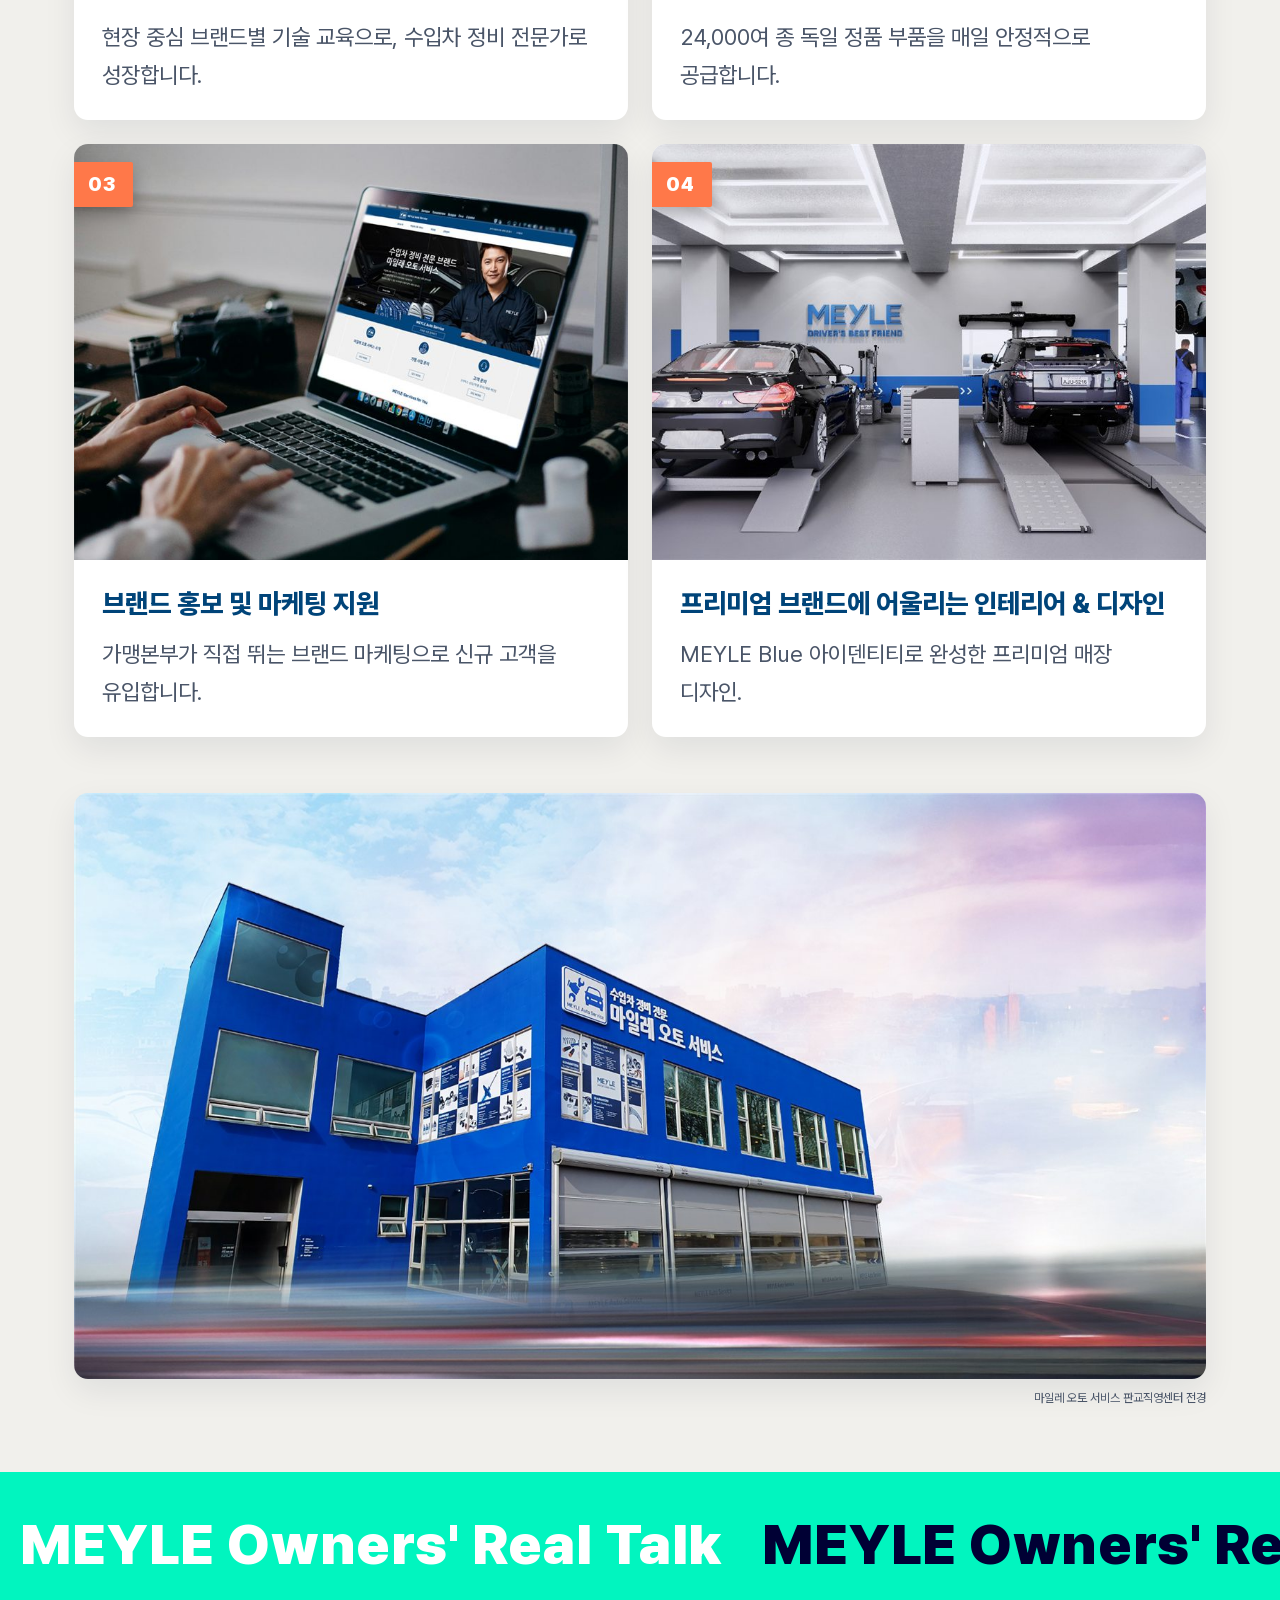
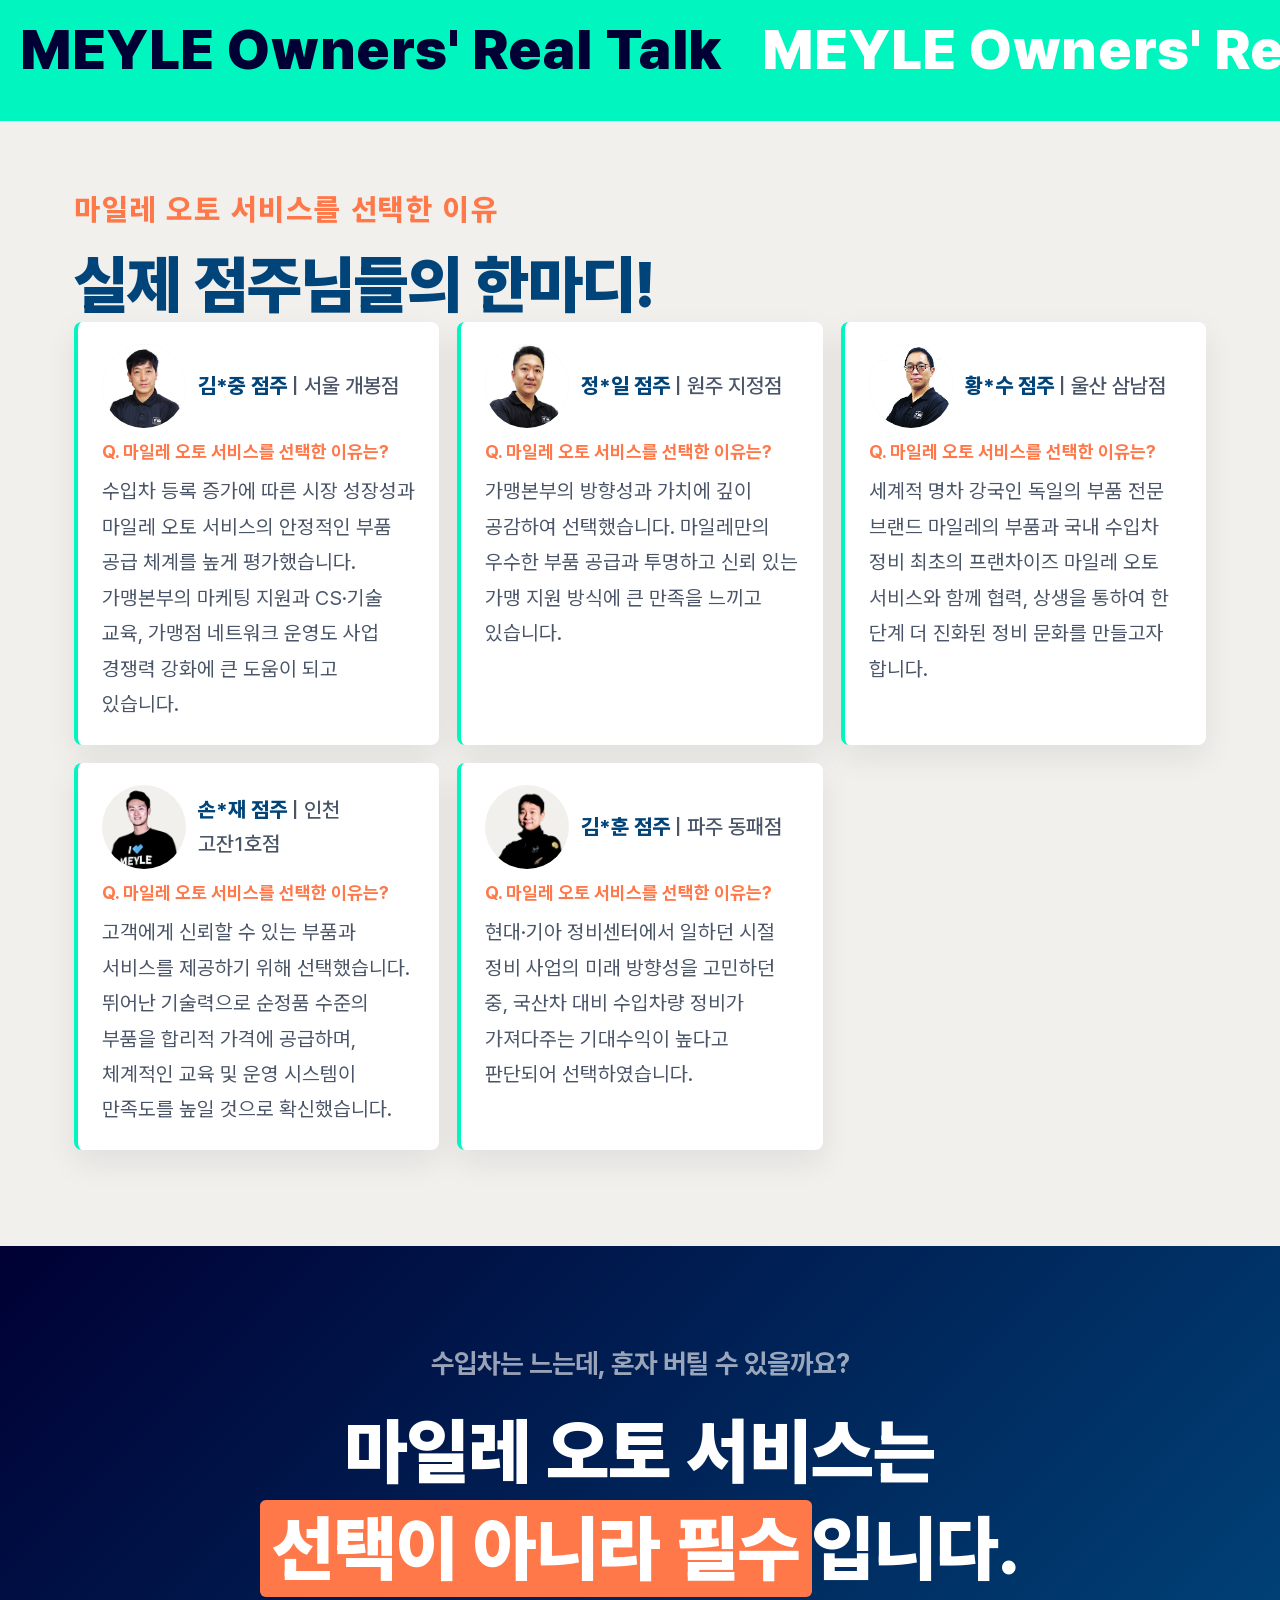
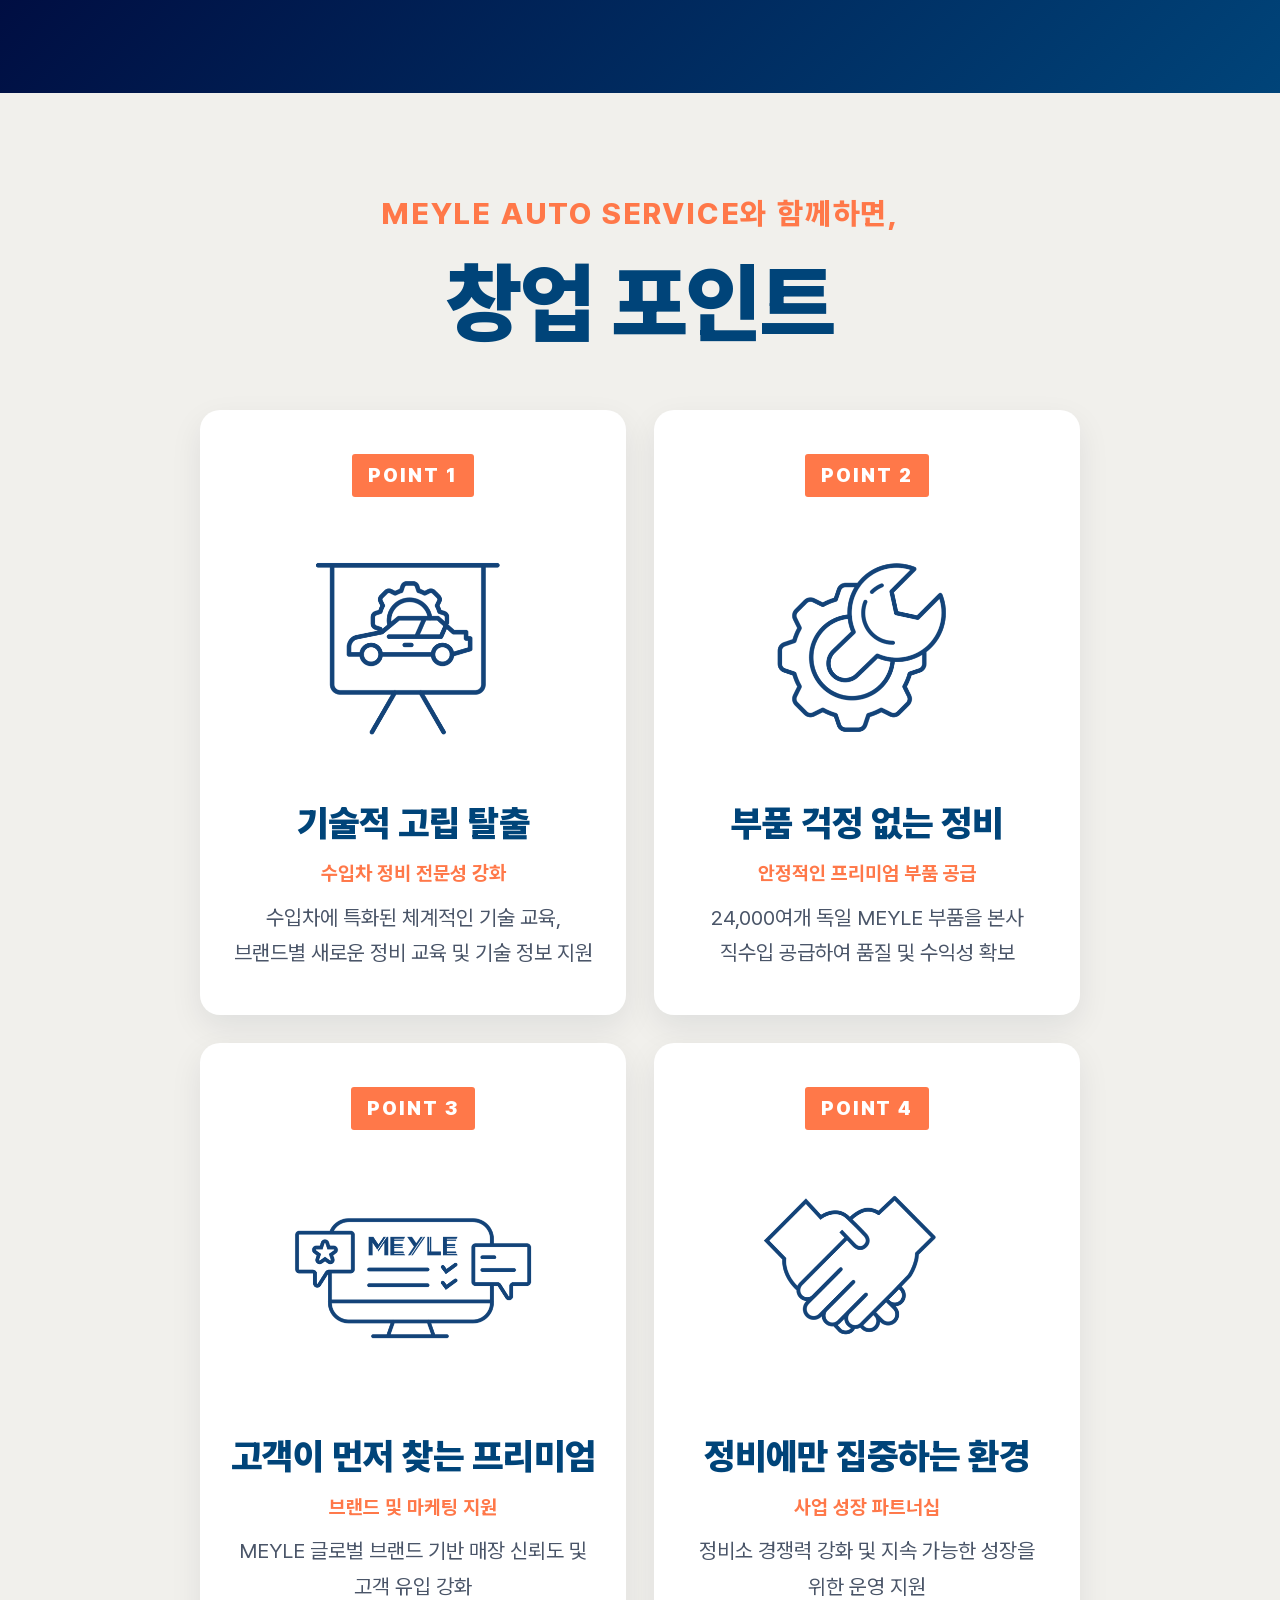
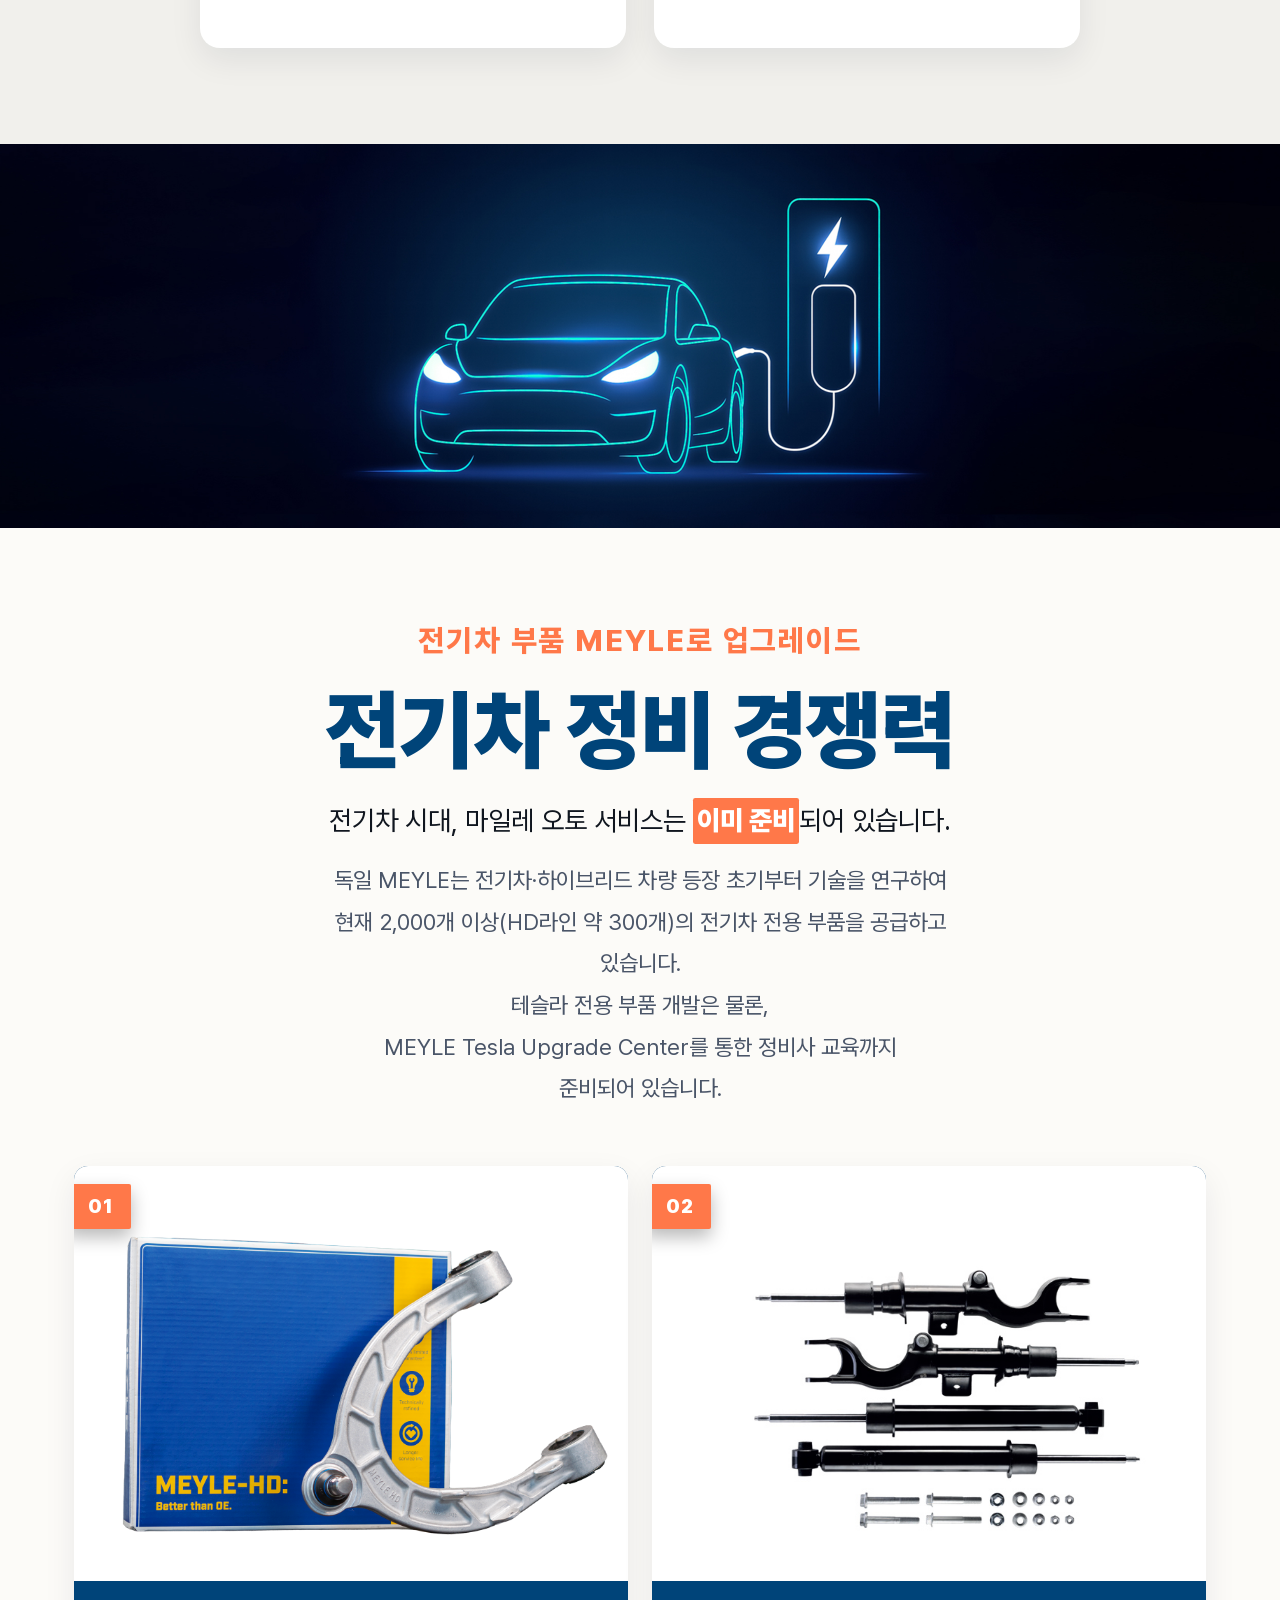
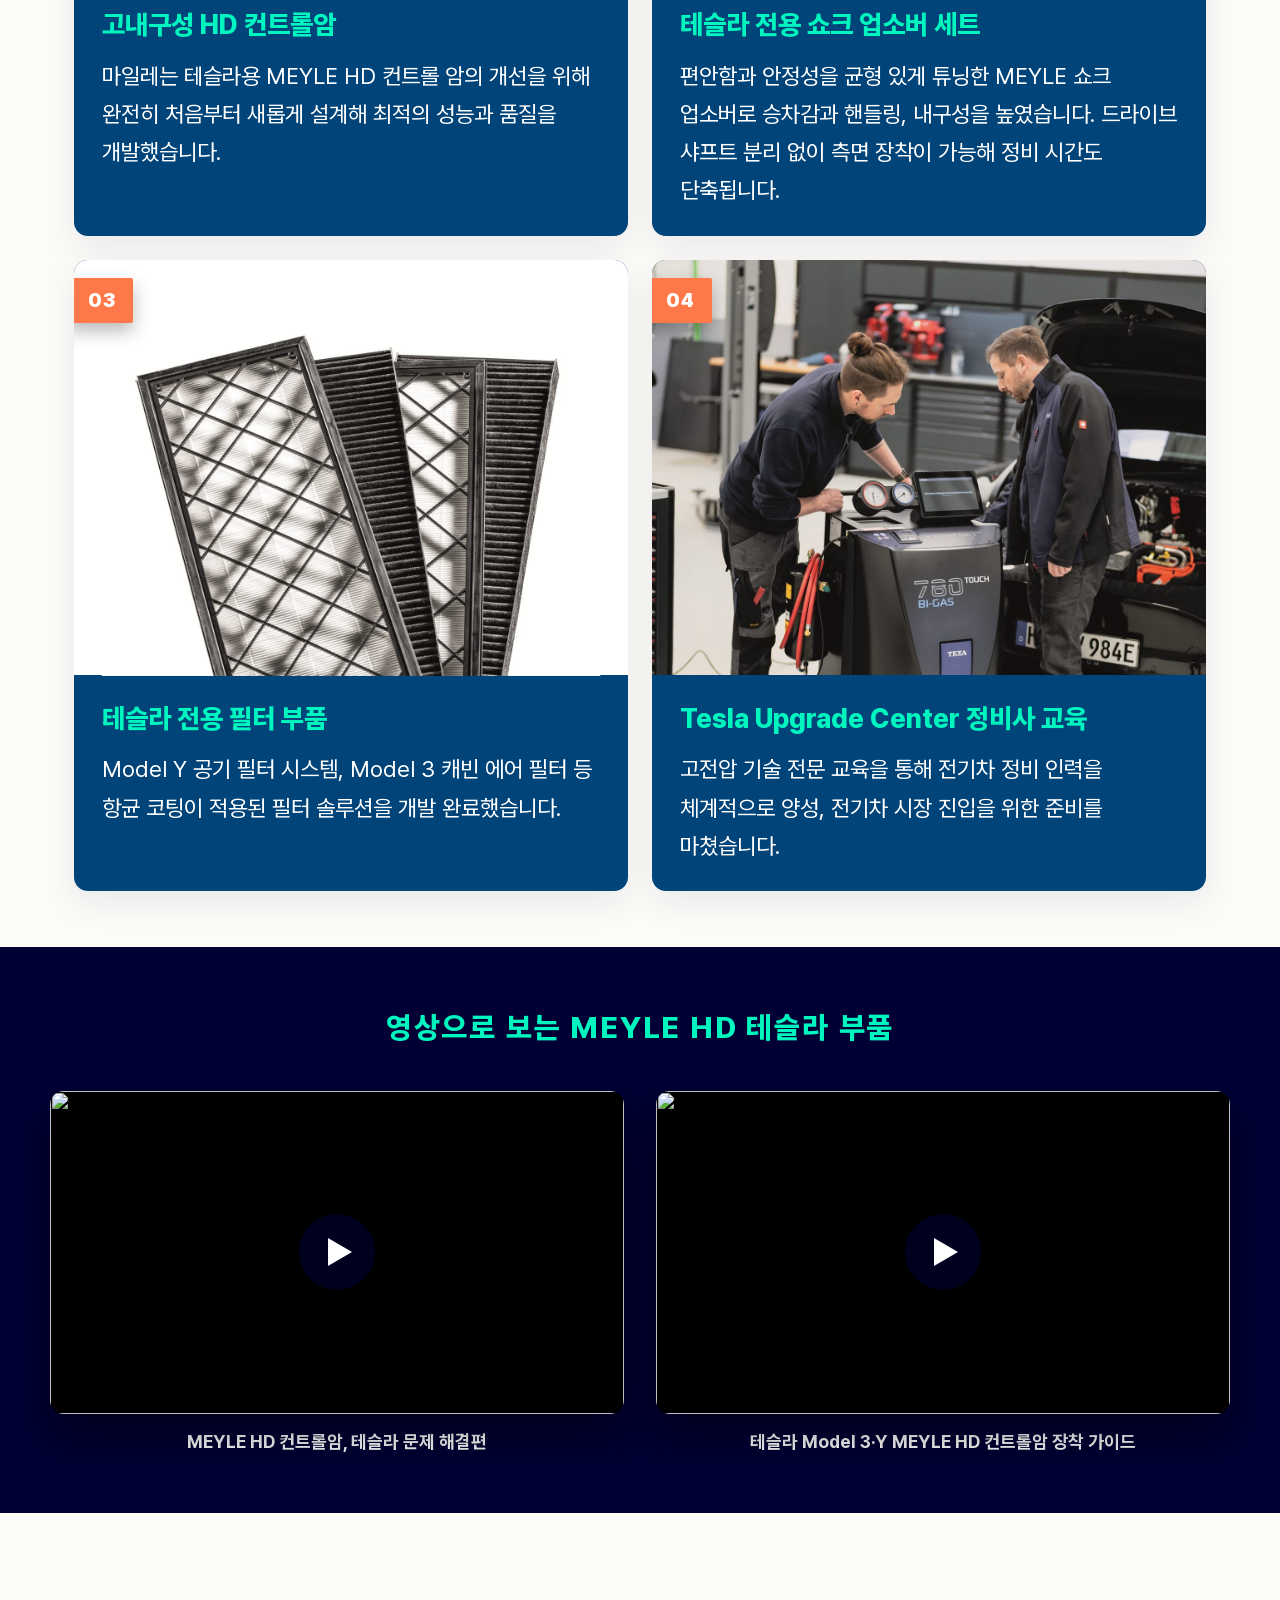
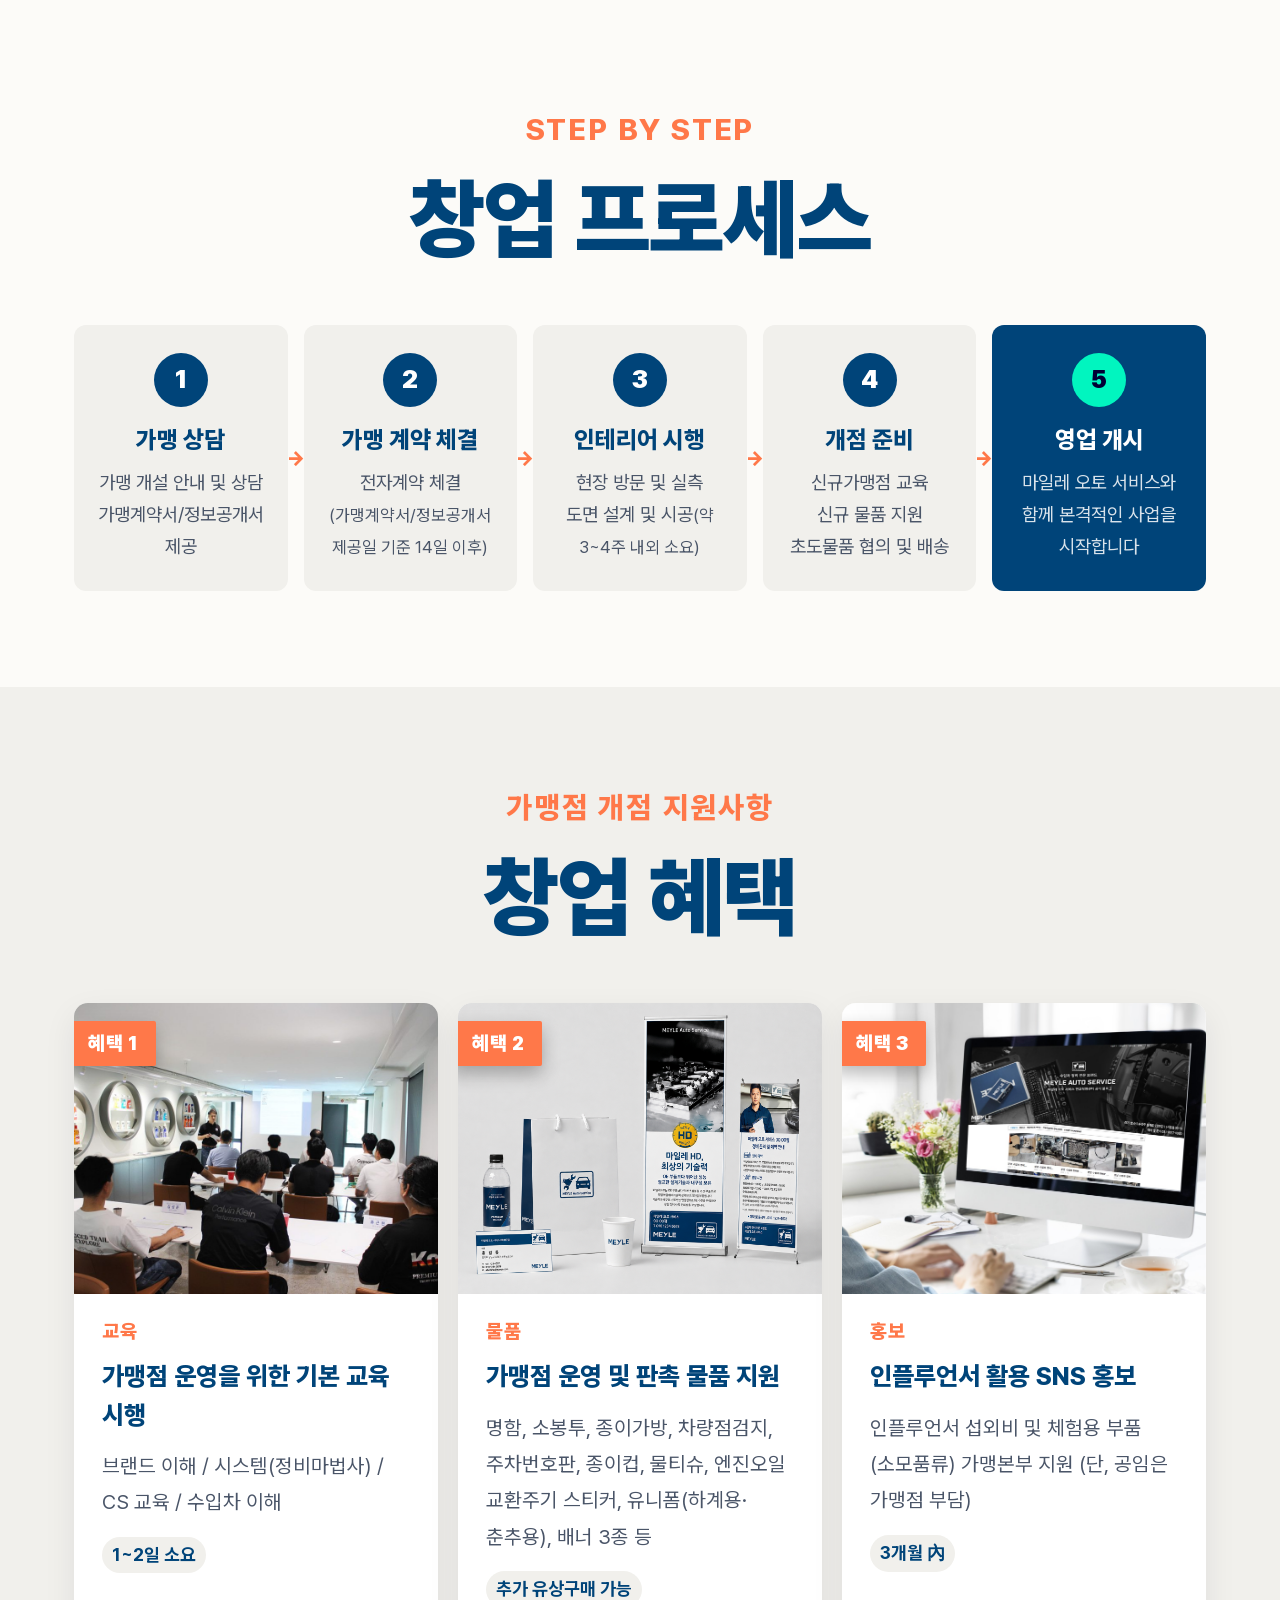
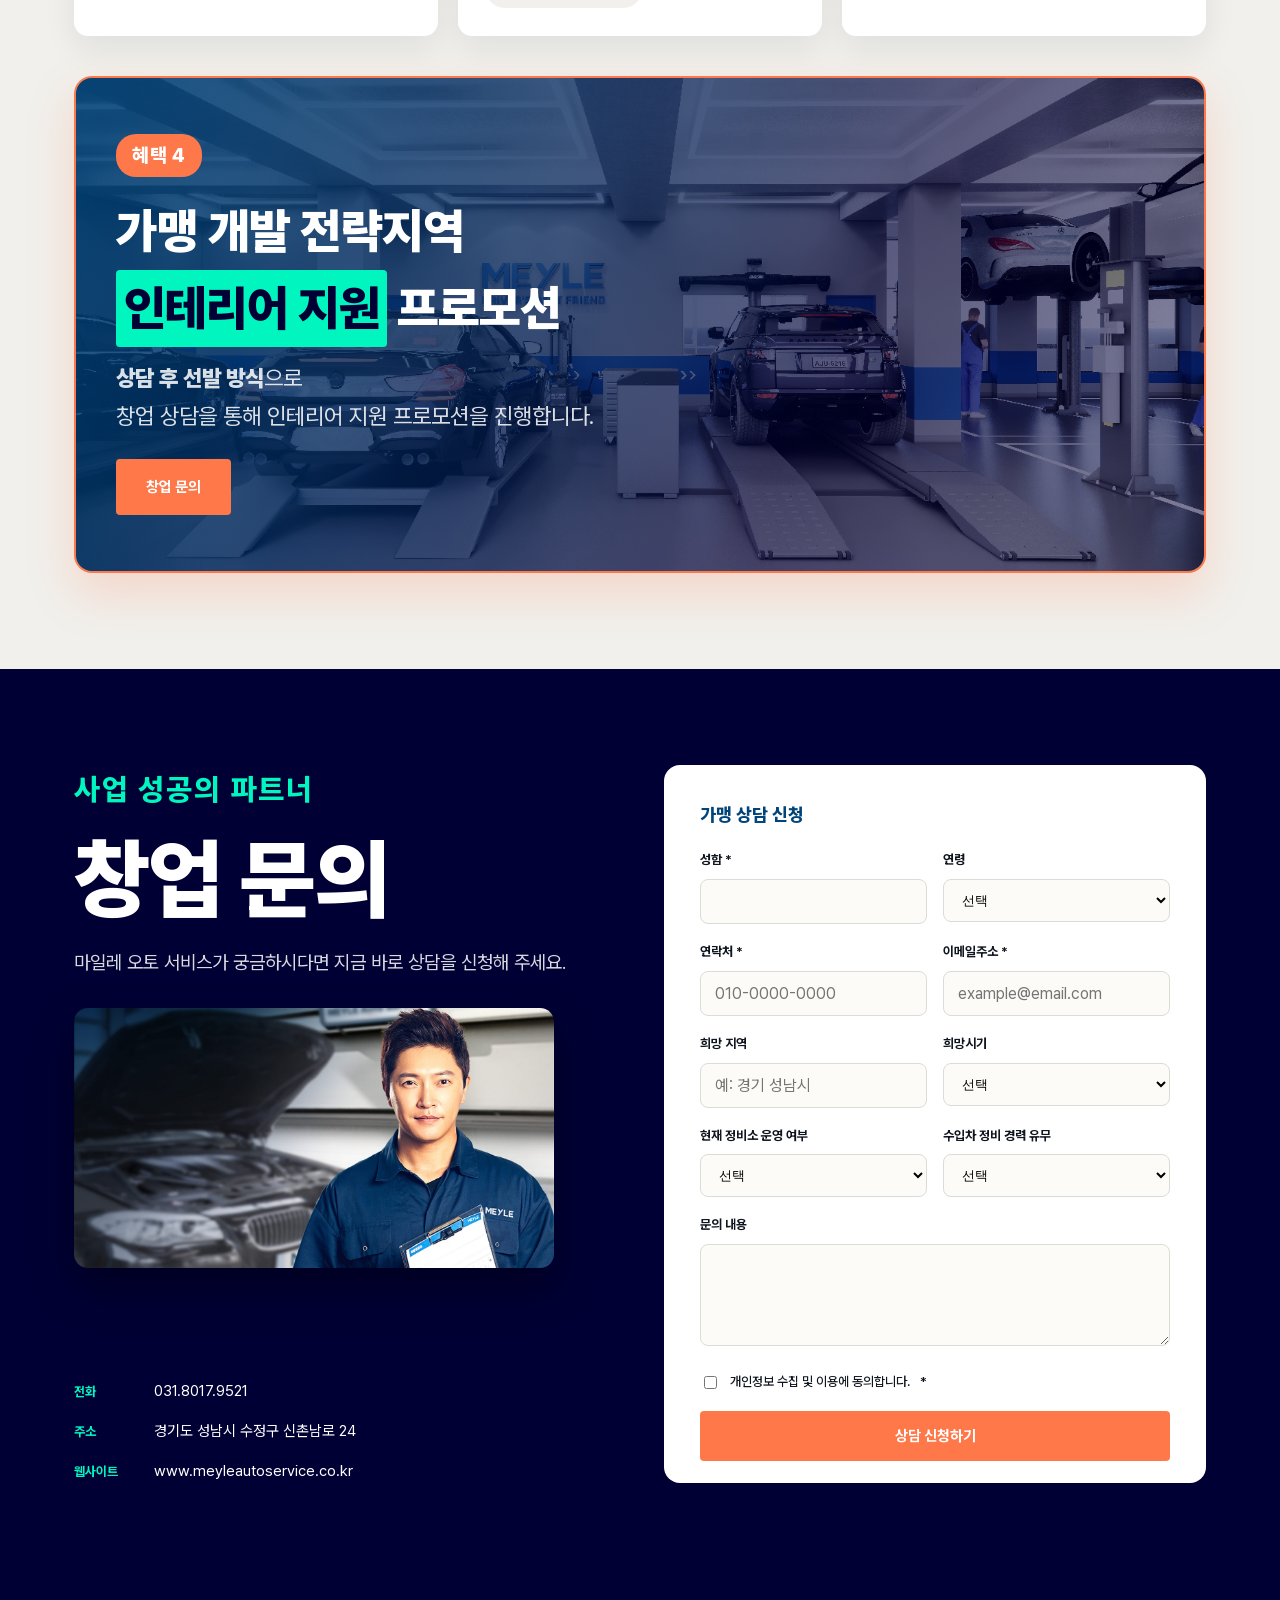
==== commit 29a4b213: "Update seoul garage count chart to 2010.09-2026.09 data (3,711 to 2,339), 16 years ago / 1,300 fewer" ====
--- a/index.html
+++ b/index.html
@@ -94,33 +94,33 @@
               <span class="stat-card__label-sm">서울 기준</span>
               <span class="stat-card__label-lg">자동차 정비소</span>
             </p>
-            <p class="stat-card__intro">13년 전 대비 약</p>
+            <p class="stat-card__intro">16년 전 대비 약</p>
             <div class="stat-huge stat-huge--lift">
-              <span class="stat-huge__value">1<span class="stat-huge__comma">,</span>000</span>
+              <span class="stat-huge__value">1<span class="stat-huge__comma">,</span>300</span>
             </div>
             <p class="stat-card__suffix">여 점 감소</p>
           </div>
           <div class="bar-chart-panel">
             <svg class="bar-chart__trend" viewBox="0 0 100 60" preserveAspectRatio="none" aria-hidden="true">
-              <path d="M27,12 C40.8,-3.6 54,27.6 55.3,34.3" pathLength="1" />
-              <polygon points="56.8,40.4 59,33.4 51.5,34.9" />
+              <path d="M27,12 C43.7,-6.8 59.6,30.8 61.2,38.9" pathLength="1" />
+              <polygon points="62.9,46.3 65.6,37.9 56.6,39.6" />
             </svg>
-            <div class="bar-chart" role="img" aria-label="자동차 정비소 수, 2010년 9월 3711곳에서 2023년 9월 2786곳으로 감소">
+            <div class="bar-chart" role="img" aria-label="자동차 정비소 수, 2010년 9월 3711곳에서 2026년 9월 2339곳으로 감소">
               <div class="bar-chart__plot">
                 <span class="bar-chart__yaxis" aria-hidden="true">↑</span>
                 <div class="bar-chart__guide" style="--h:100%"></div>
-                <div class="bar-chart__guide" style="--h:75%"></div>
+                <div class="bar-chart__guide" style="--h:63%"></div>
                 <div class="bar-chart__col">
                   <div class="bar-chart__bar" data-target="3711" style="--h:100%"><span class="bar-chart__value">3,711</span></div>
                 </div>
                 <div class="bar-chart__col">
-                  <div class="bar-chart__bar bar-chart__bar--accent" data-target="2786" style="--h:75%"><span class="bar-chart__value">2,786</span></div>
+                  <div class="bar-chart__bar bar-chart__bar--accent" data-target="2339" style="--h:63%"><span class="bar-chart__value">2,339</span></div>
                 </div>
                 <span class="bar-chart__xaxis" aria-hidden="true">→</span>
               </div>
               <div class="bar-chart__labels">
                 <span>2010.09</span>
-                <span>2023.09</span>
+                <span>2026.09</span>
               </div>
               <p class="bar-chart__source">자료: 국토교통부 통계누리</p>
             </div>
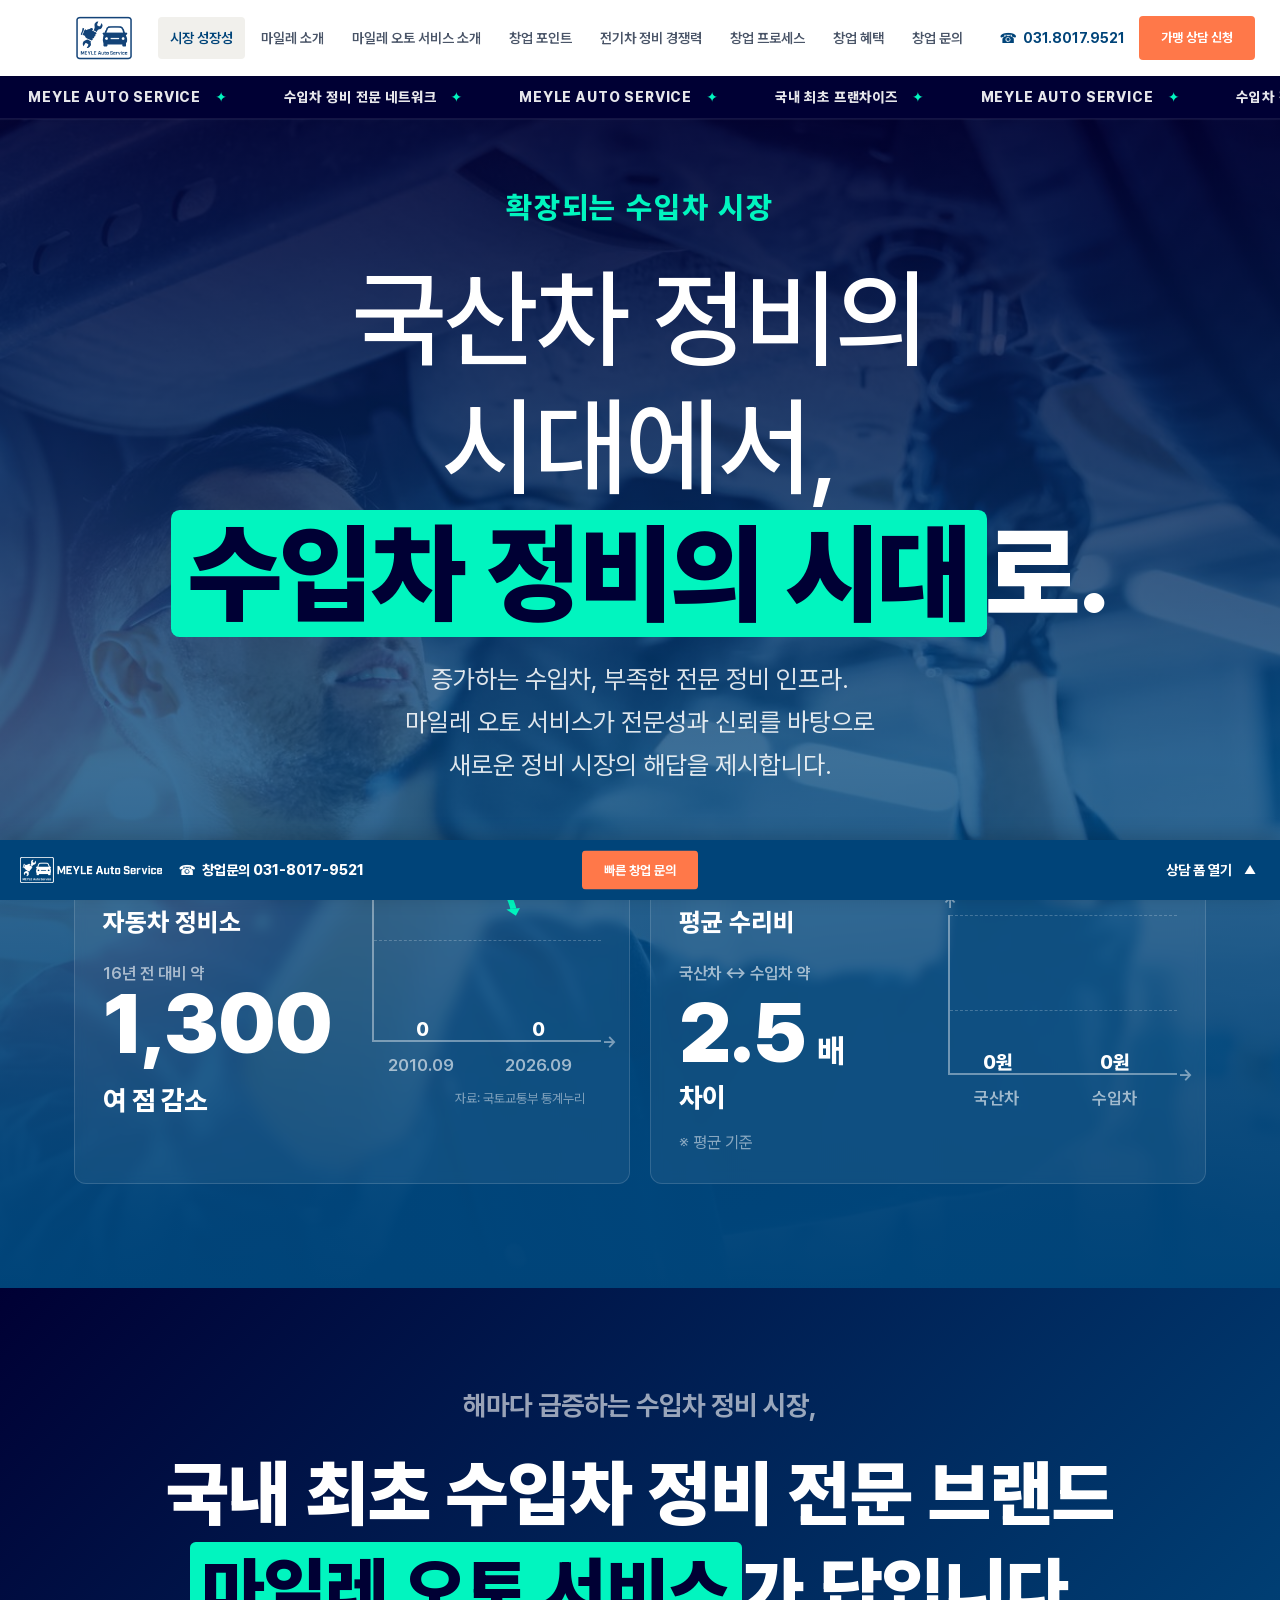
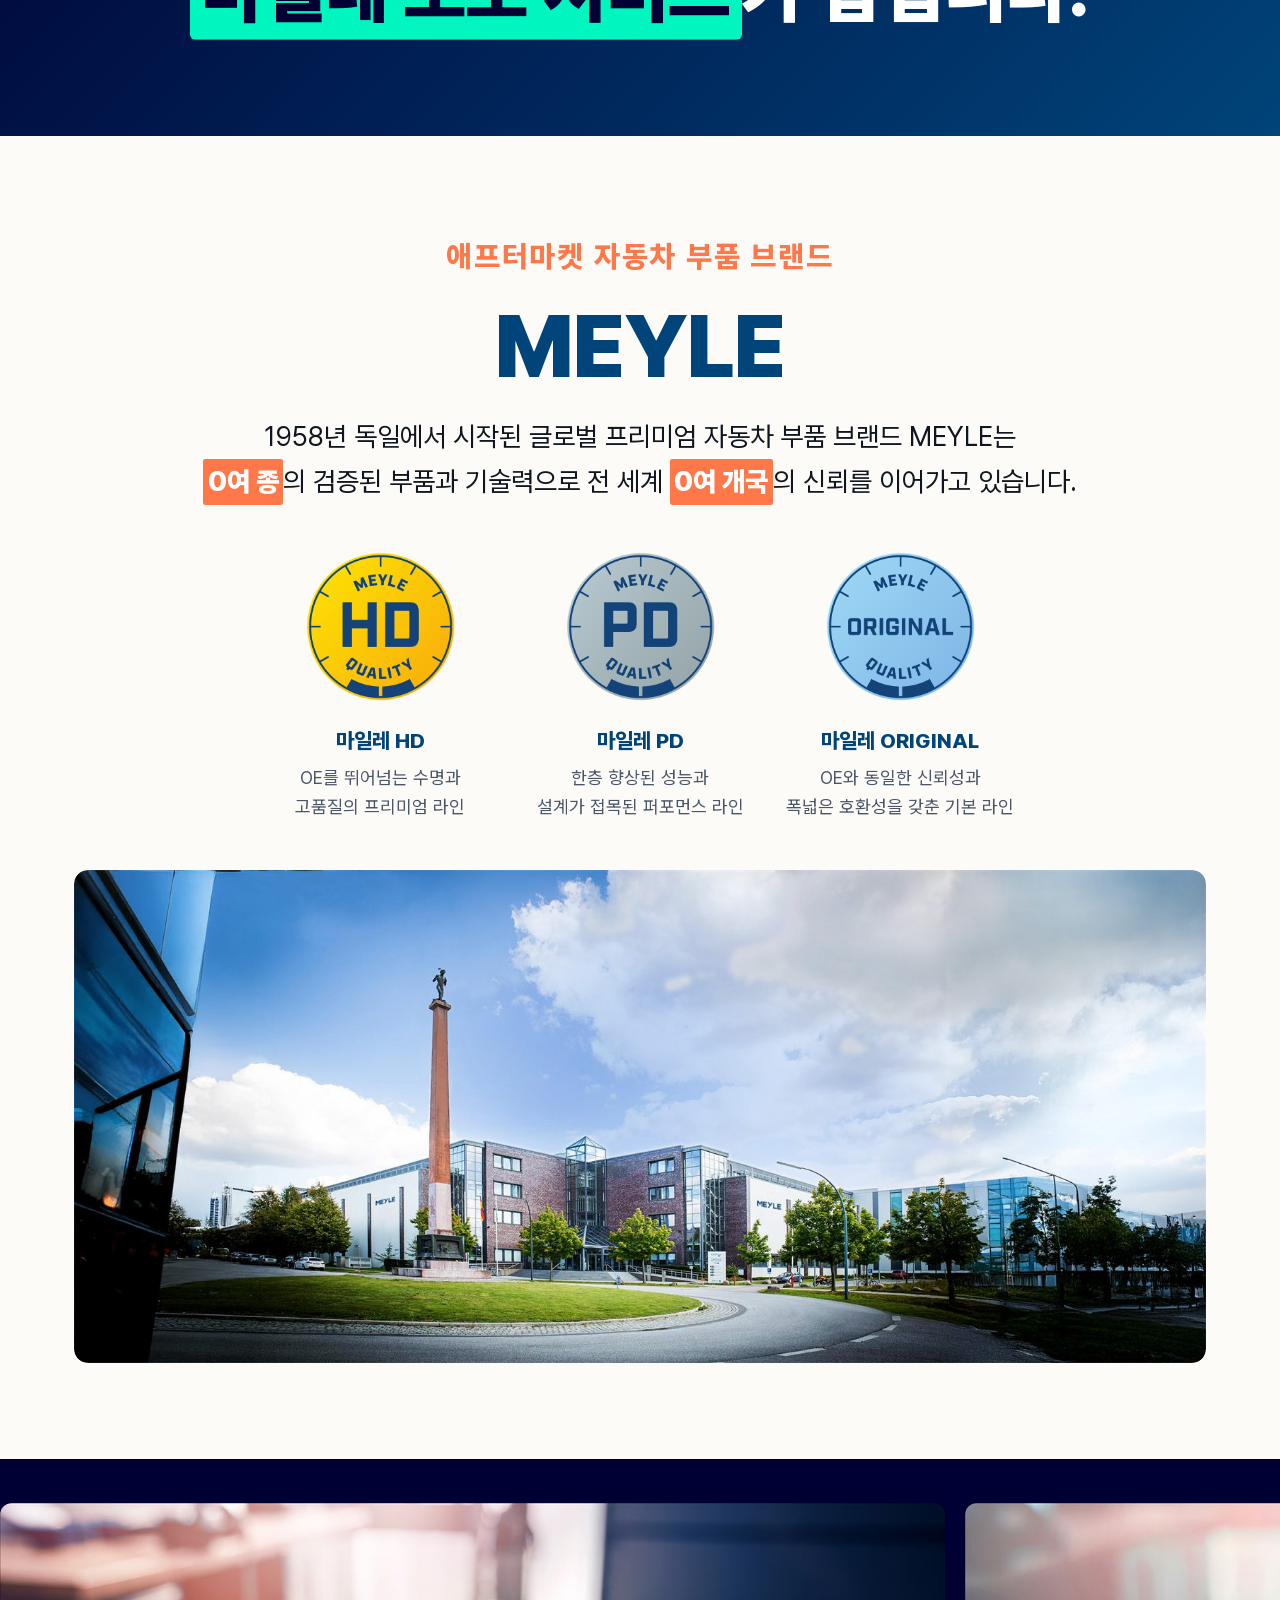
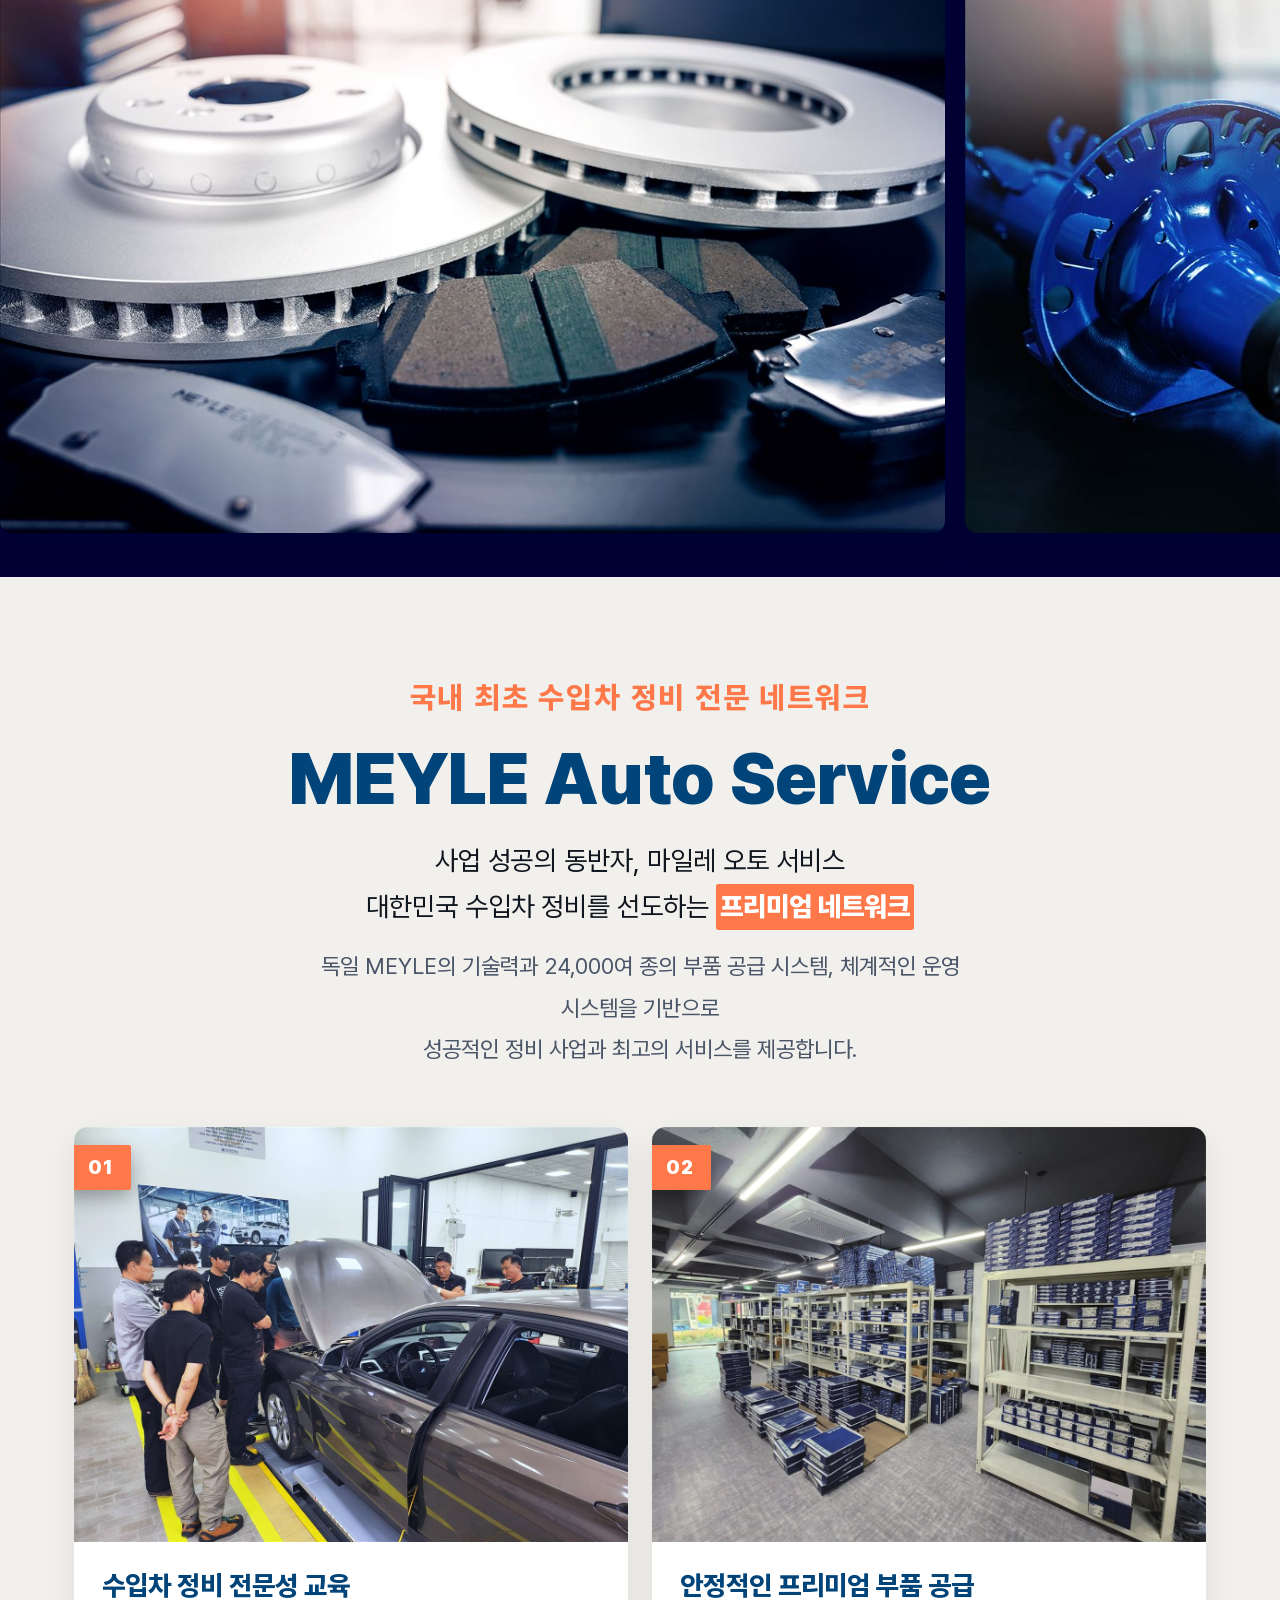
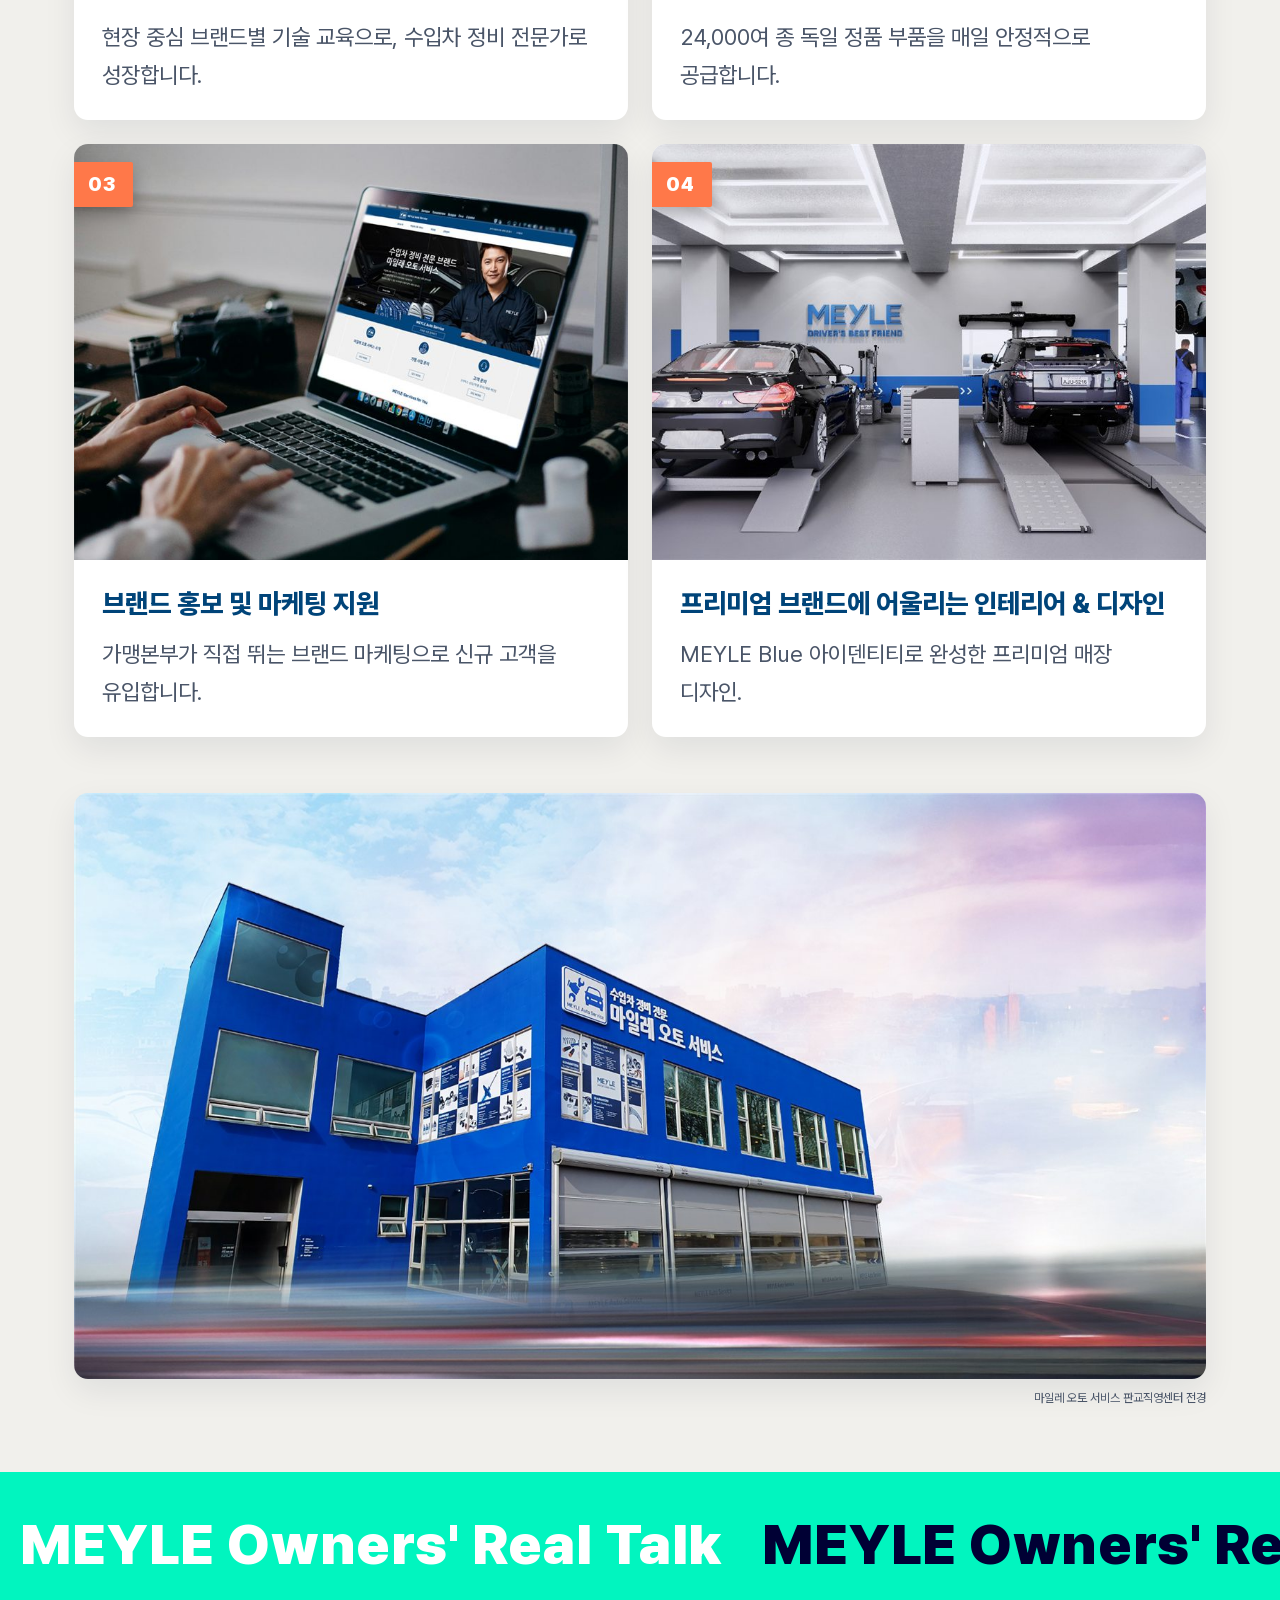
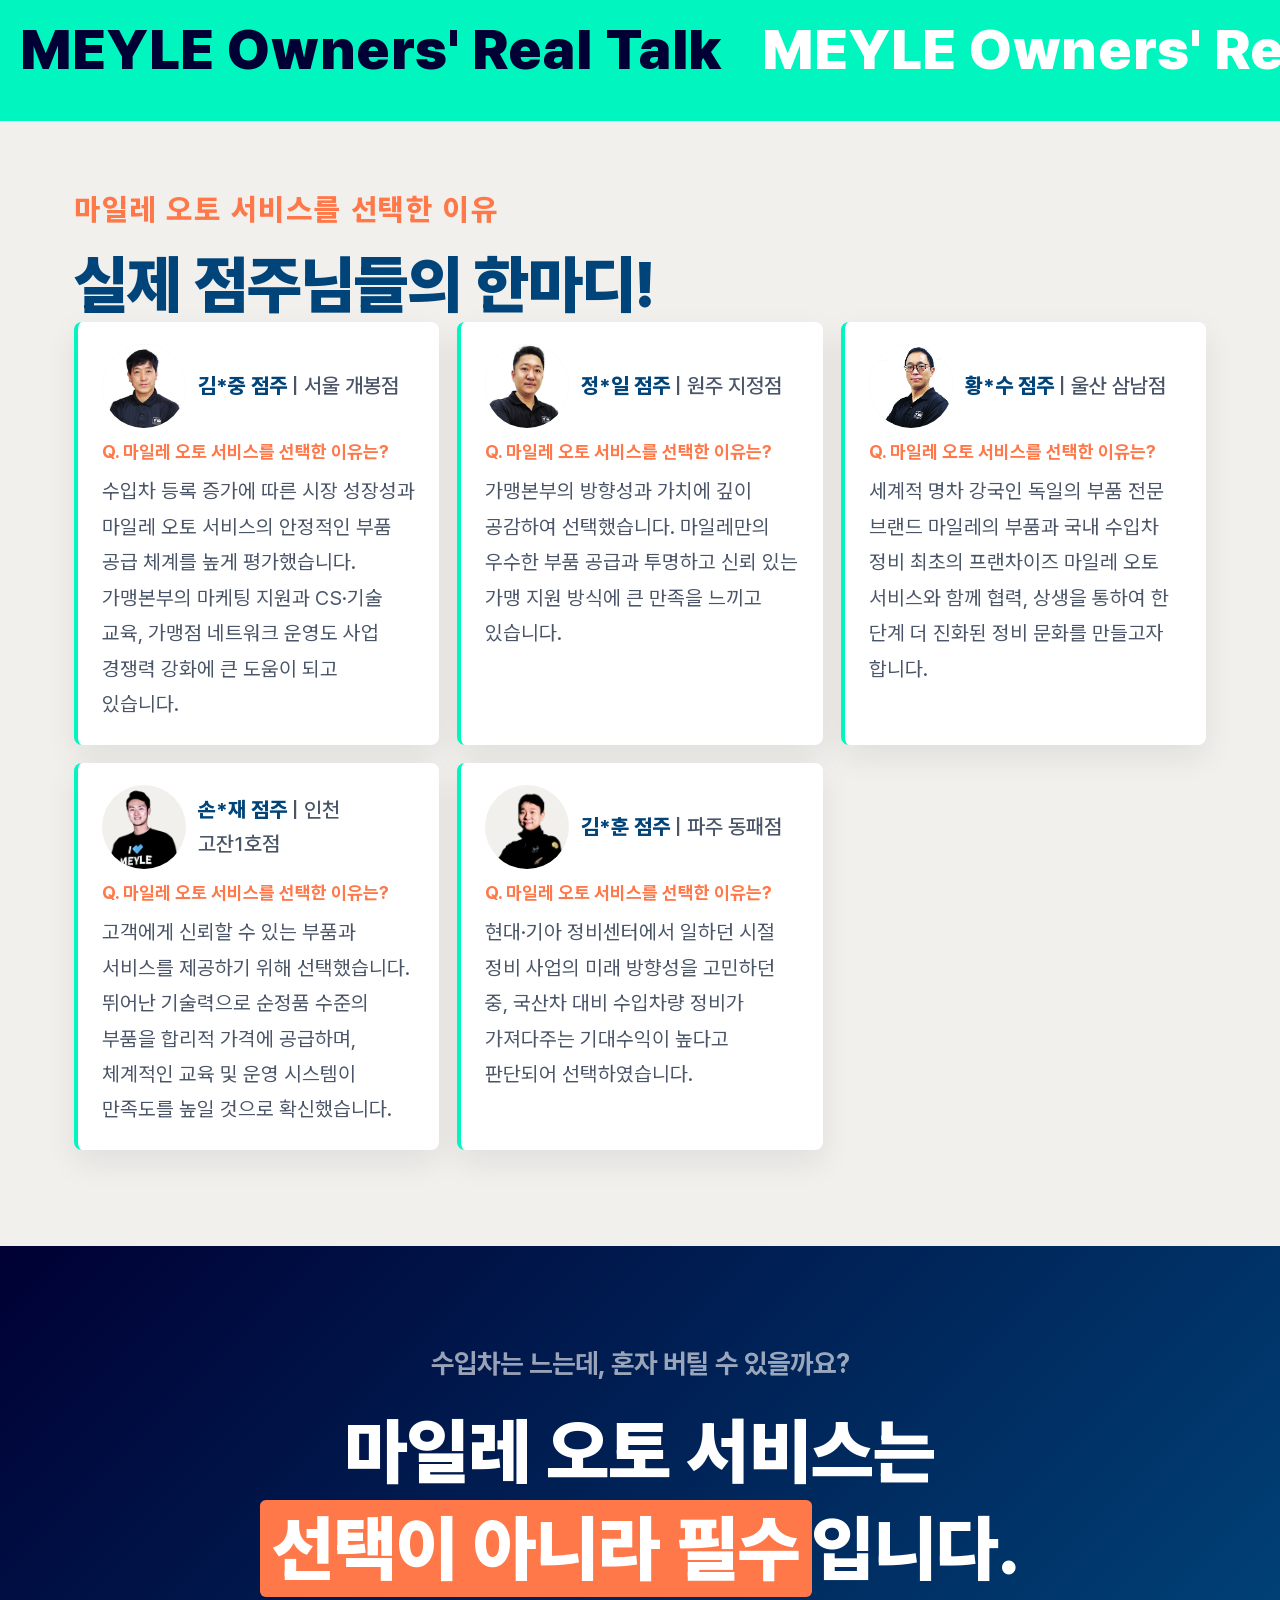
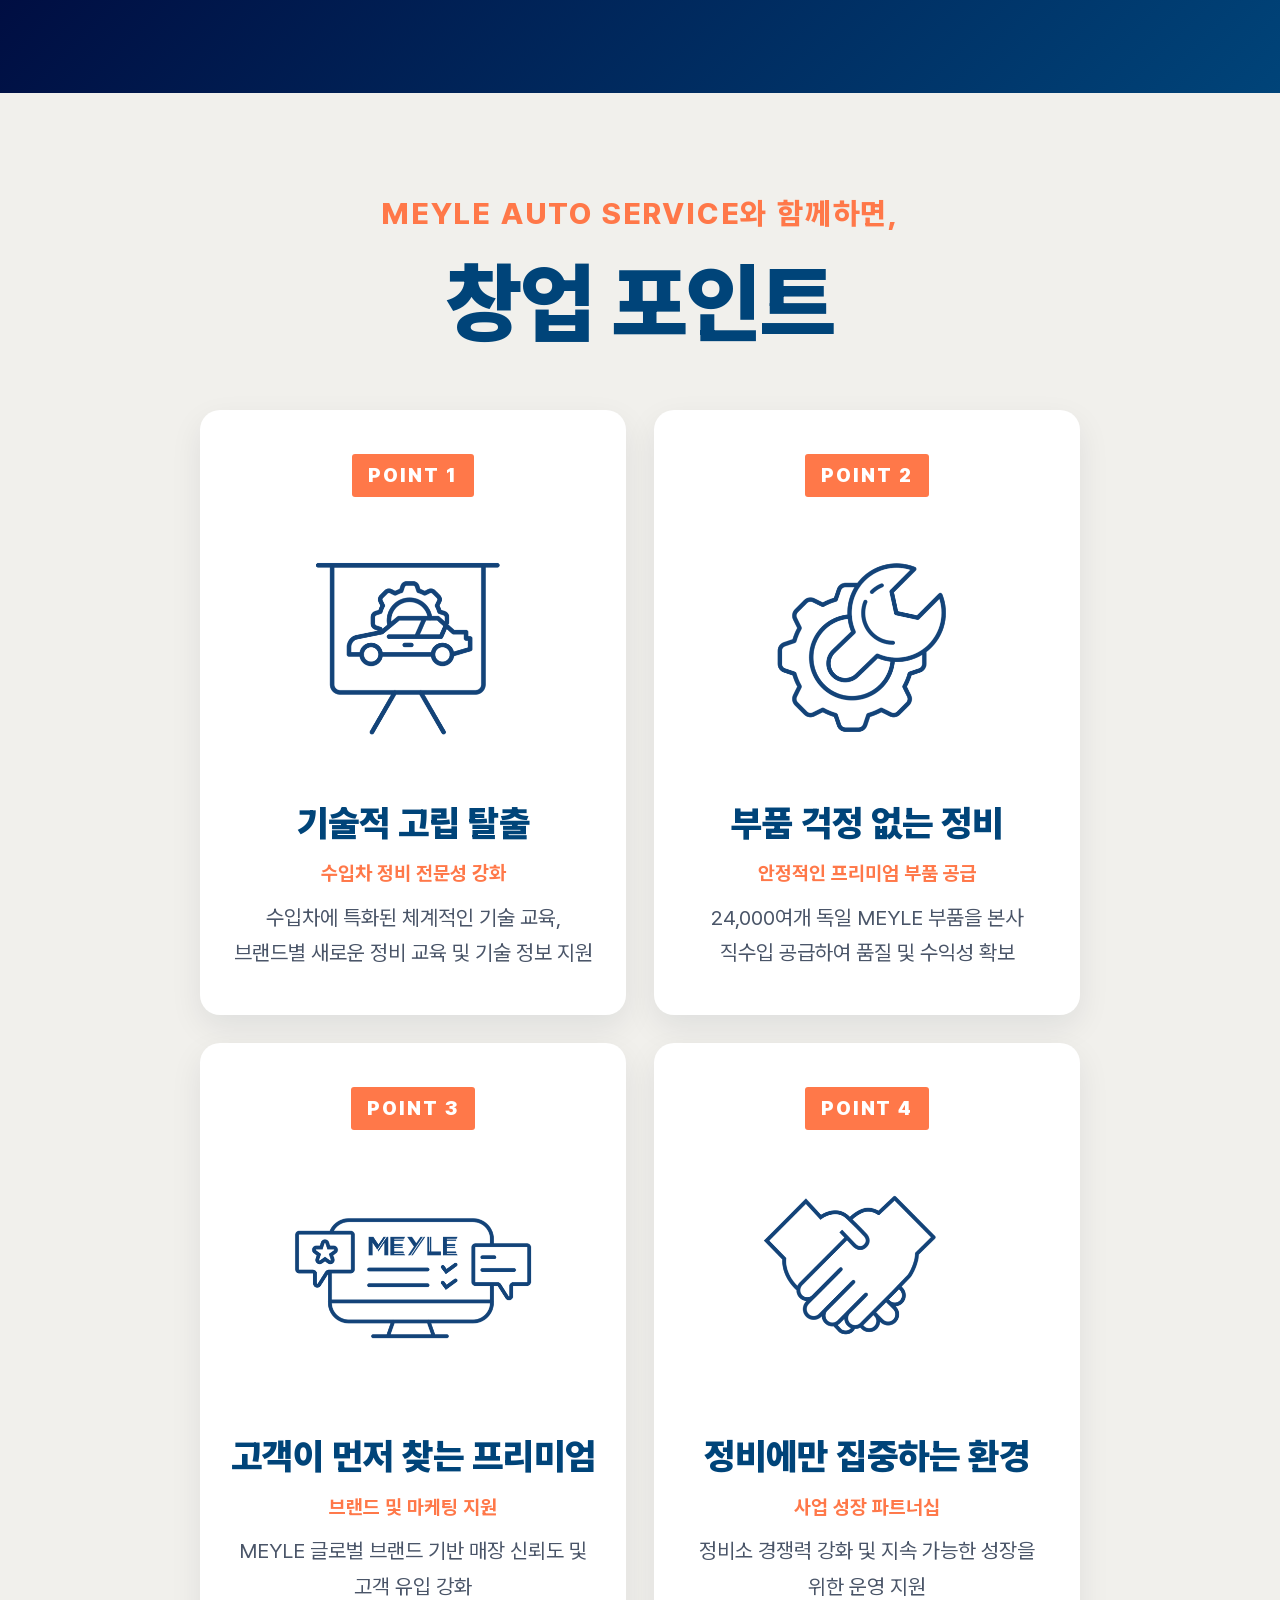
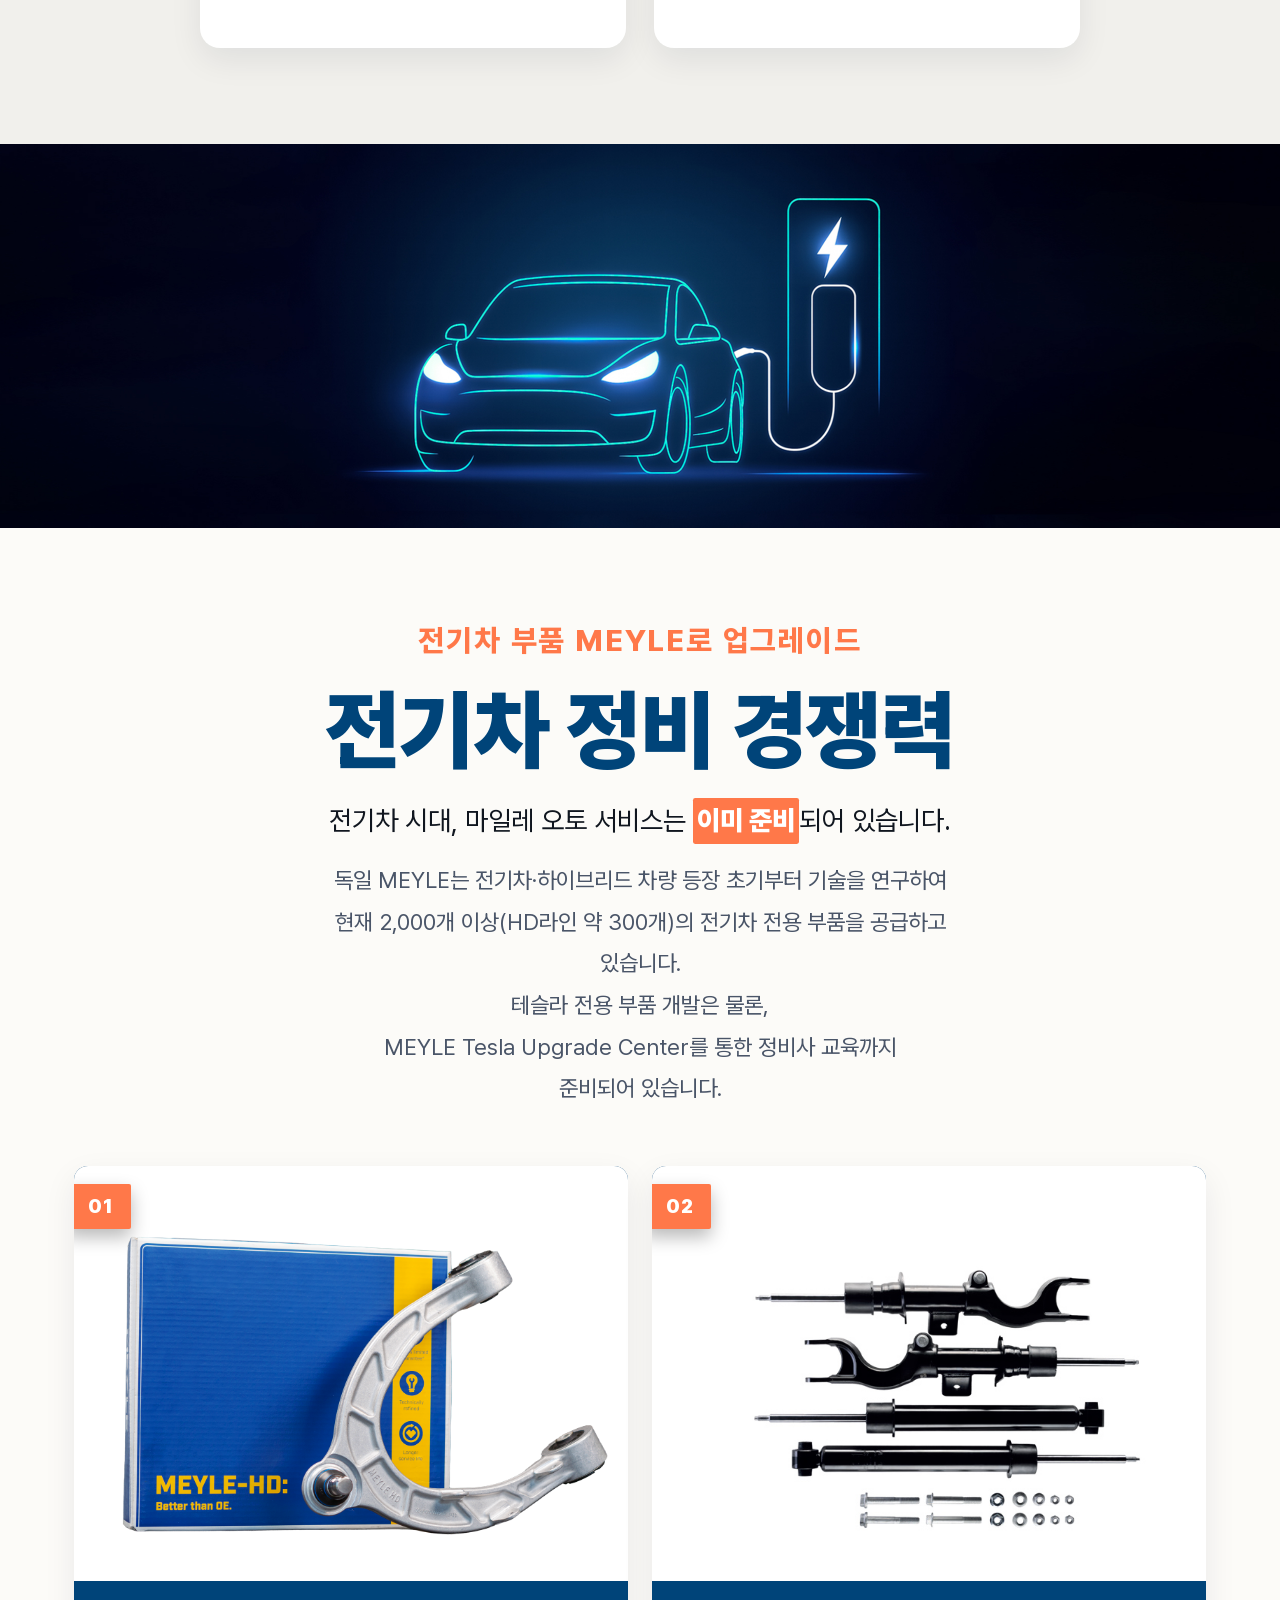
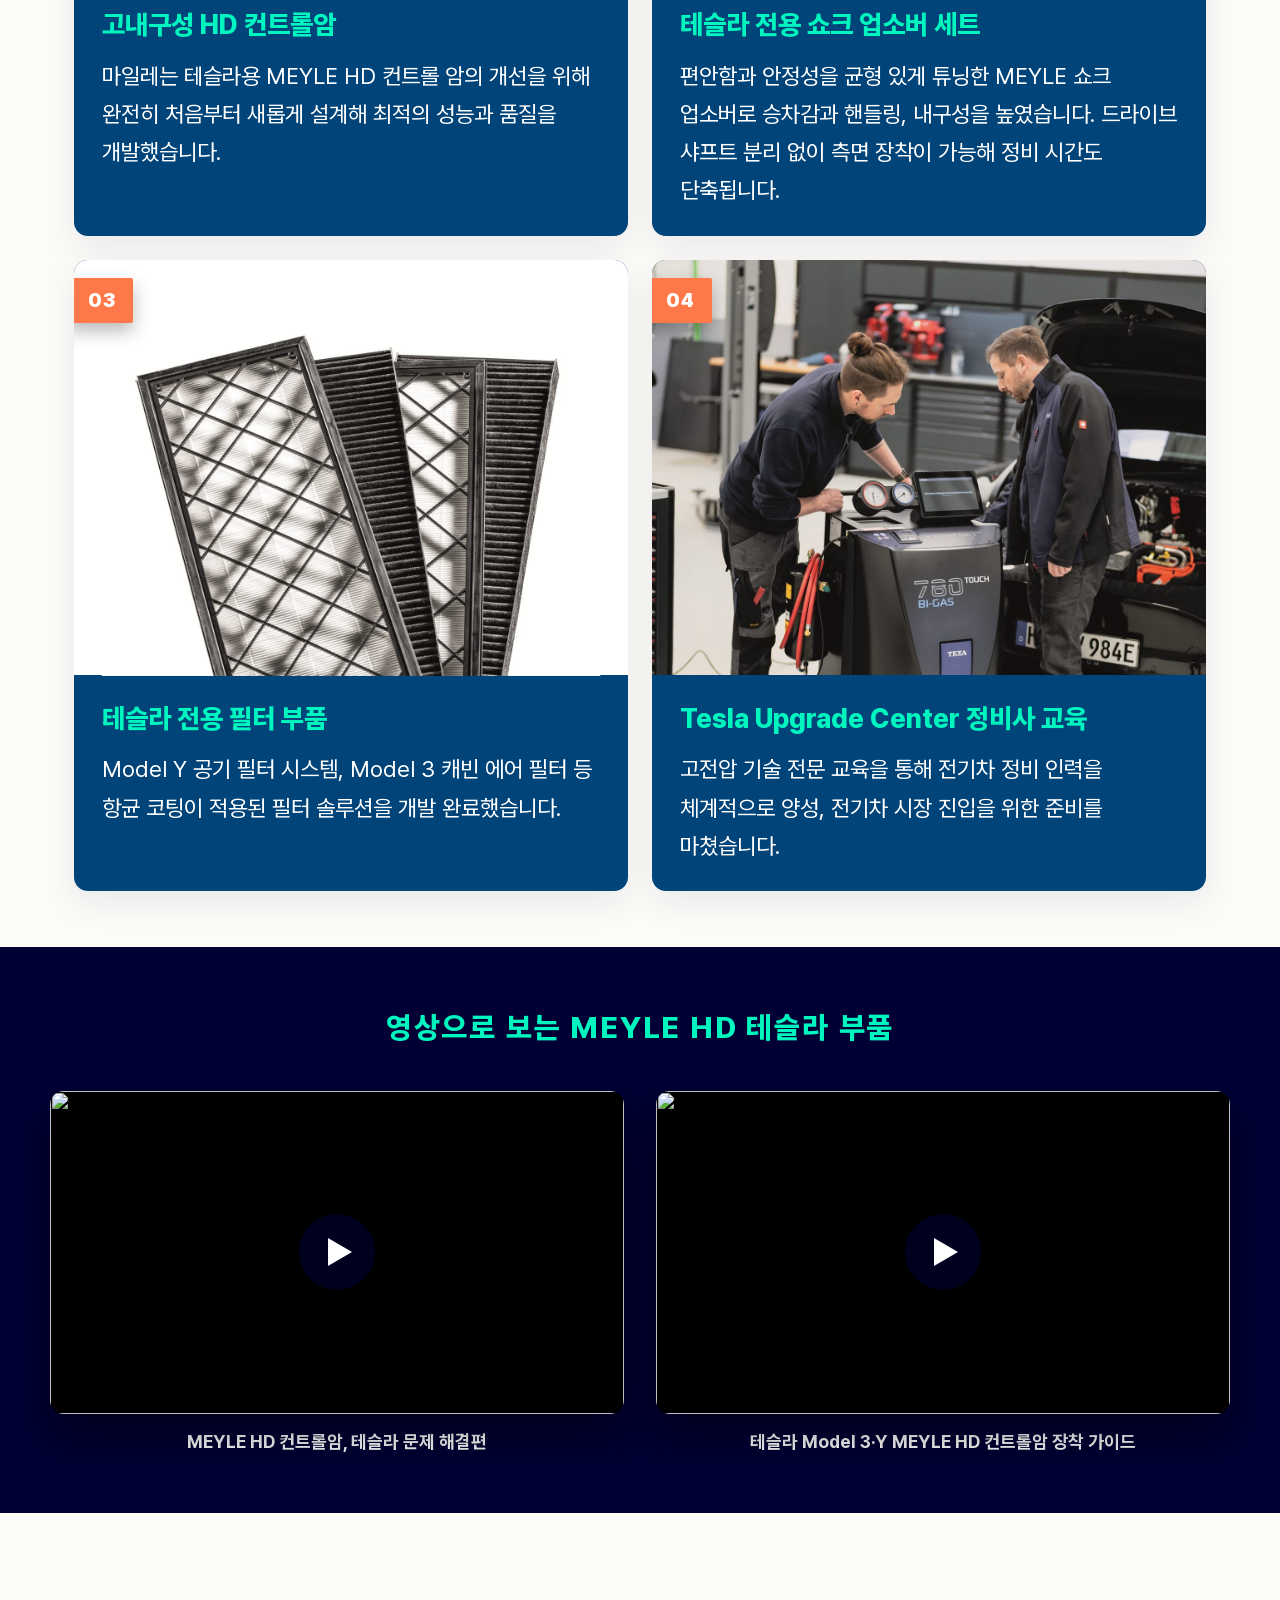
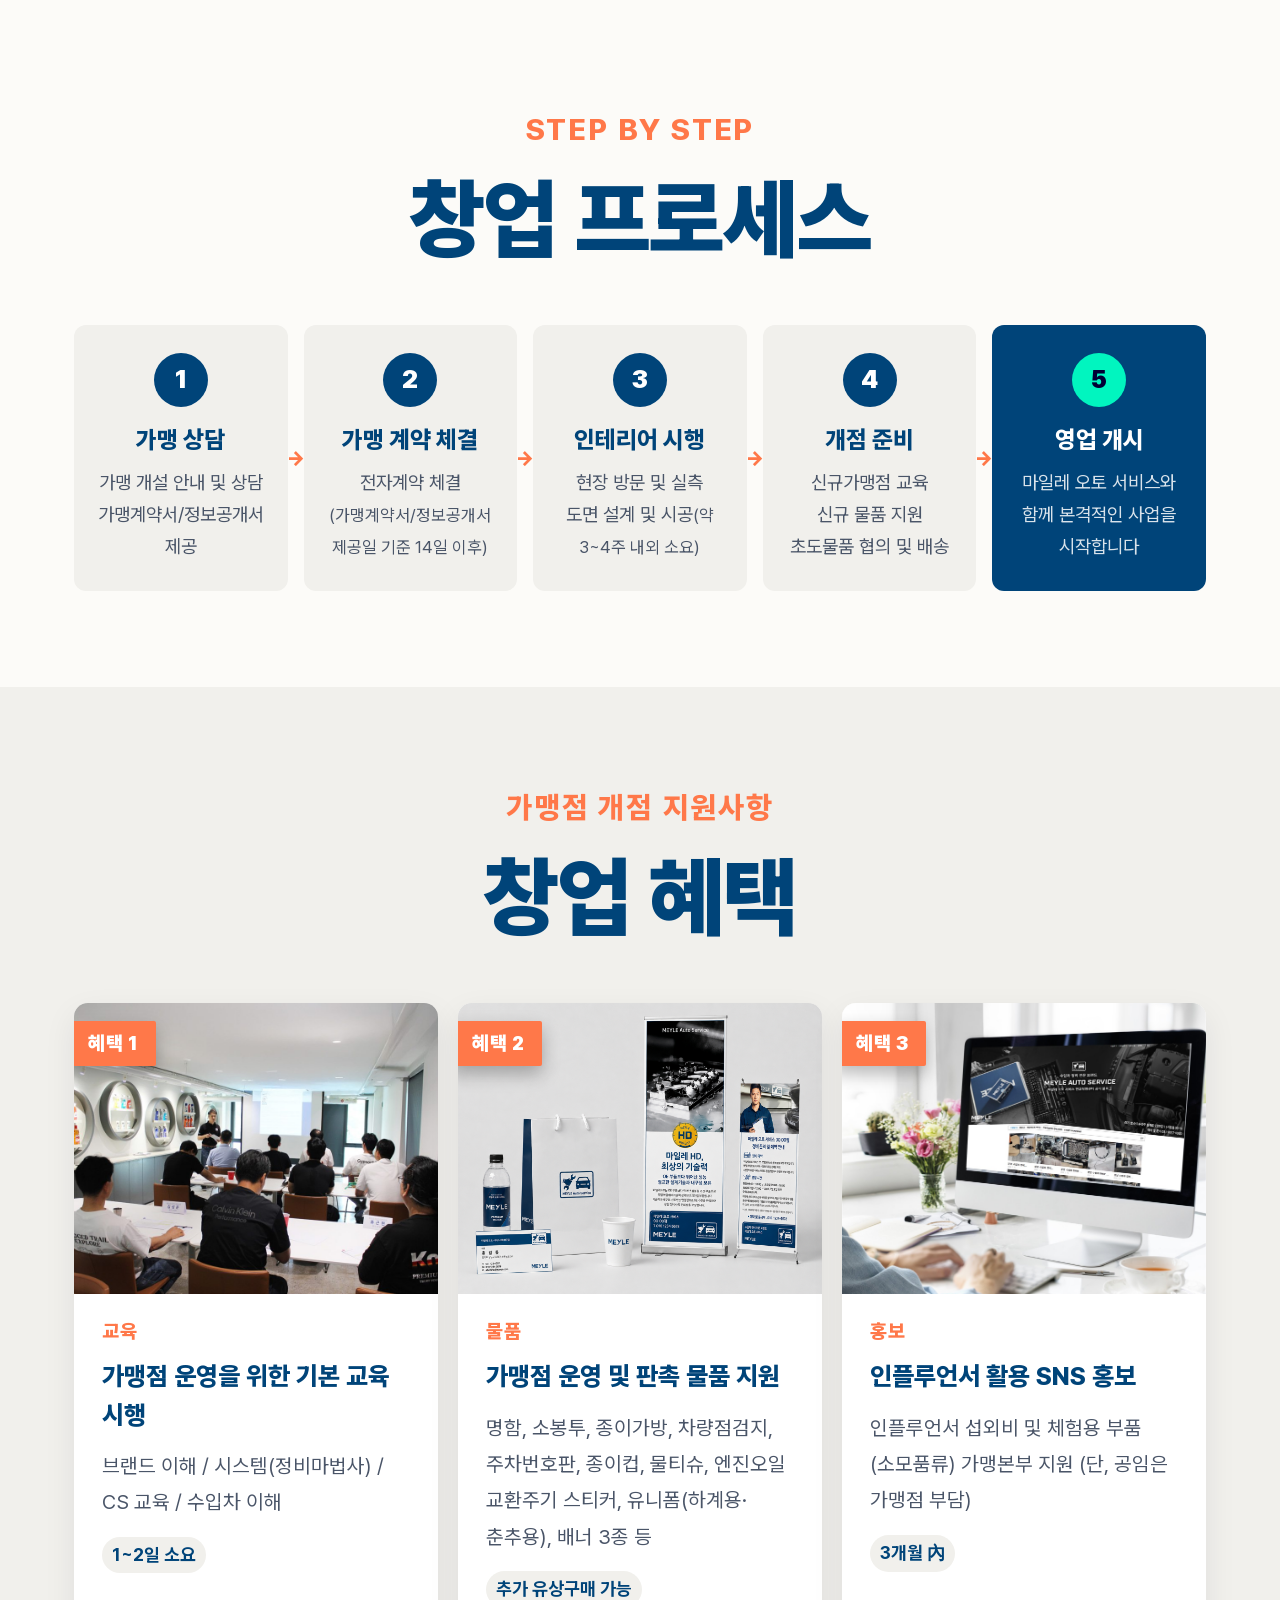
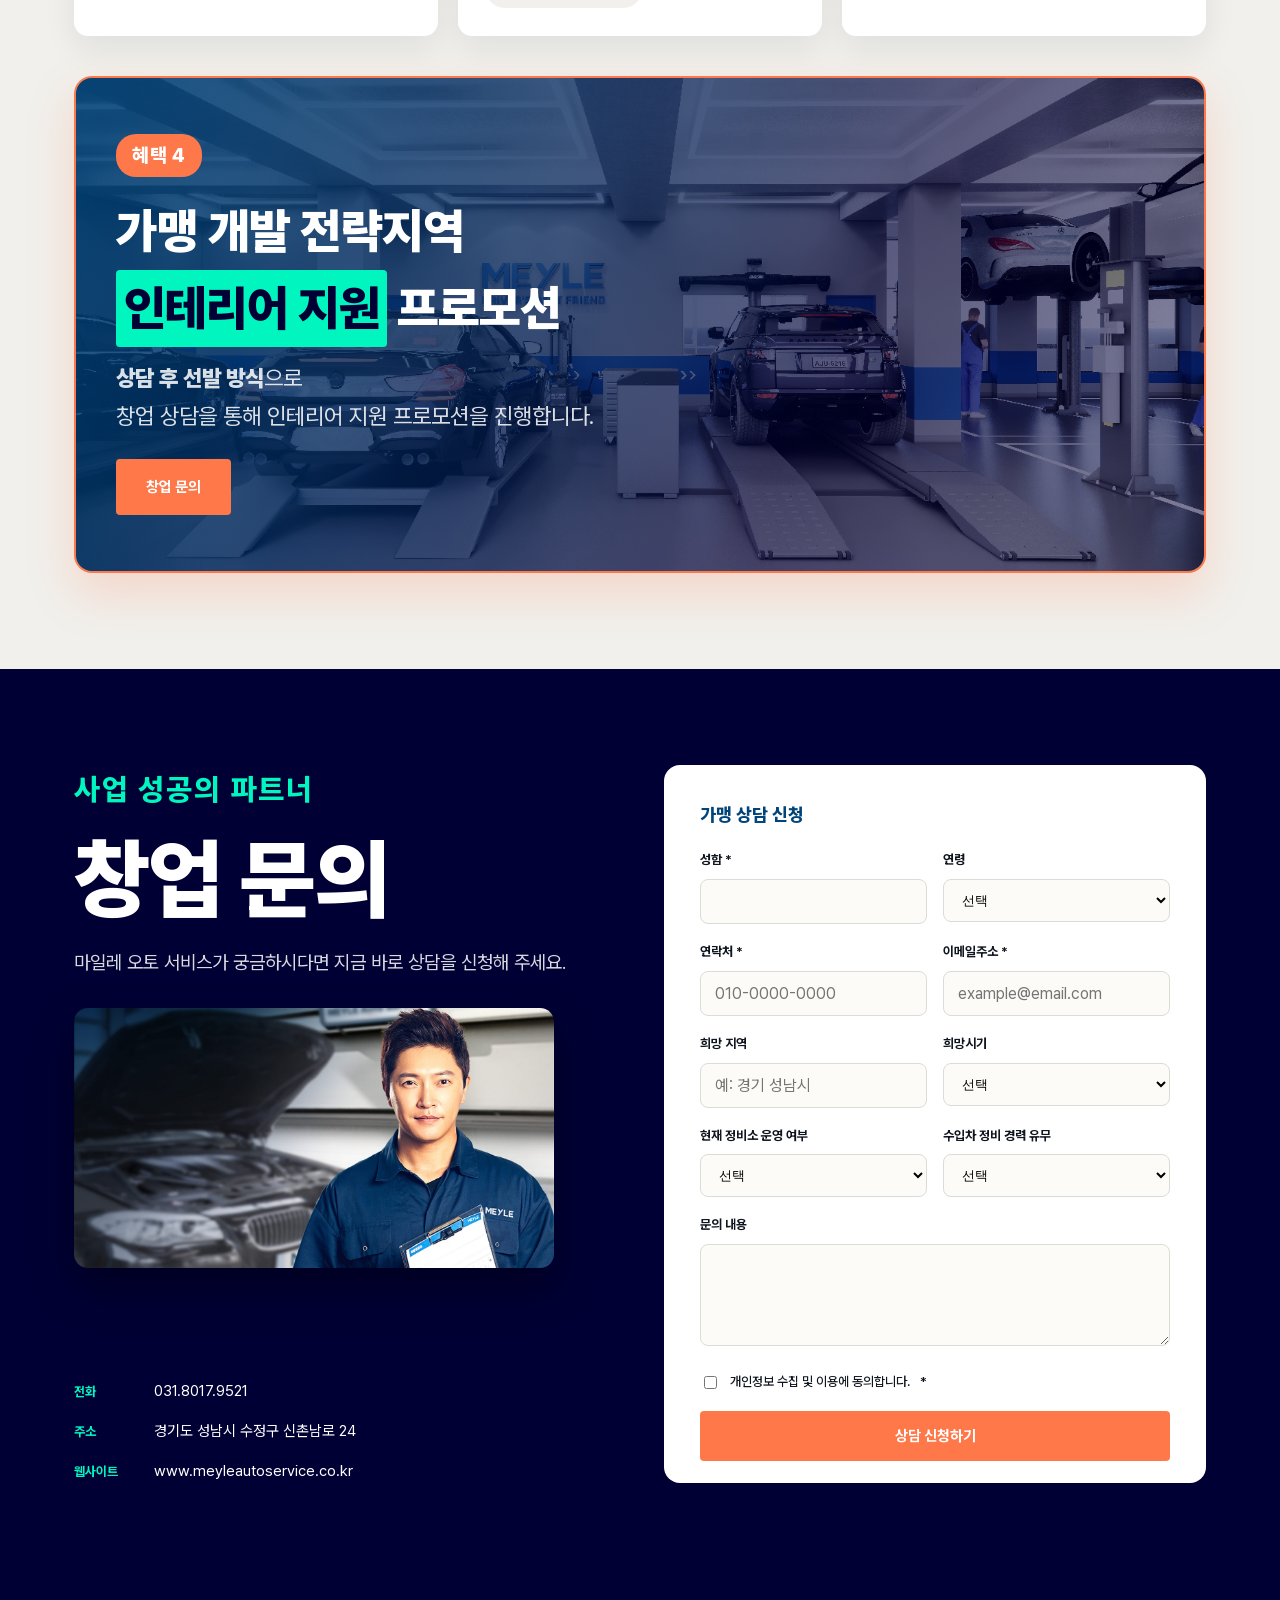
==== commit 50e2de5b: "Lengthen trend arrow to reach closer to the 2,339 digit after bar-height change Co-Authored-By: Clau" ====
--- a/index.html
+++ b/index.html
@@ -102,8 +102,8 @@
           </div>
           <div class="bar-chart-panel">
             <svg class="bar-chart__trend" viewBox="0 0 100 60" preserveAspectRatio="none" aria-hidden="true">
-              <path d="M27,12 C43.7,-6.8 59.6,30.8 61.2,38.9" pathLength="1" />
-              <polygon points="62.9,46.3 65.6,37.9 56.6,39.6" />
+              <path d="M27,12 C47.5,-22.1 67.1,46.1 69,60.9" pathLength="1" />
+              <polygon points="70.7,68.3 73.4,59.9 64.4,61.6" />
             </svg>
             <div class="bar-chart" role="img" aria-label="자동차 정비소 수, 2010년 9월 3711곳에서 2026년 9월 2339곳으로 감소">
               <div class="bar-chart__plot">
